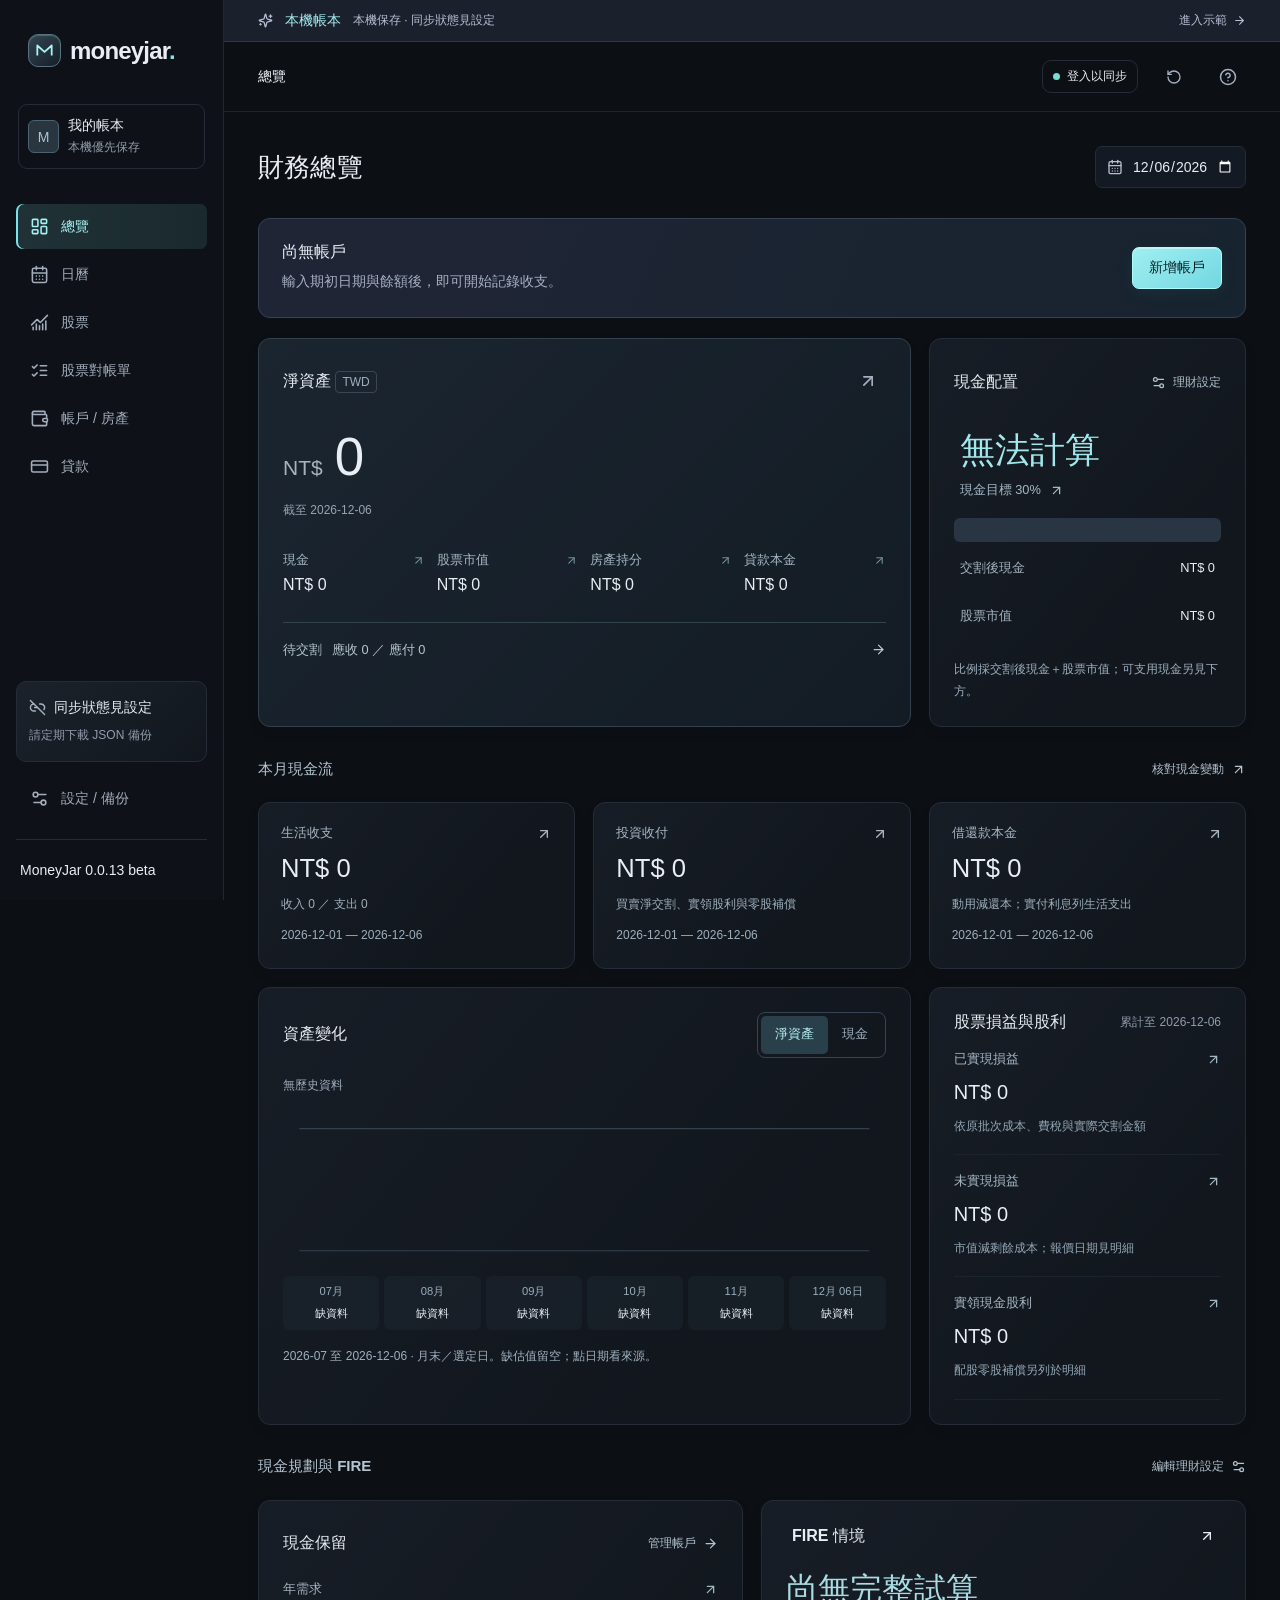
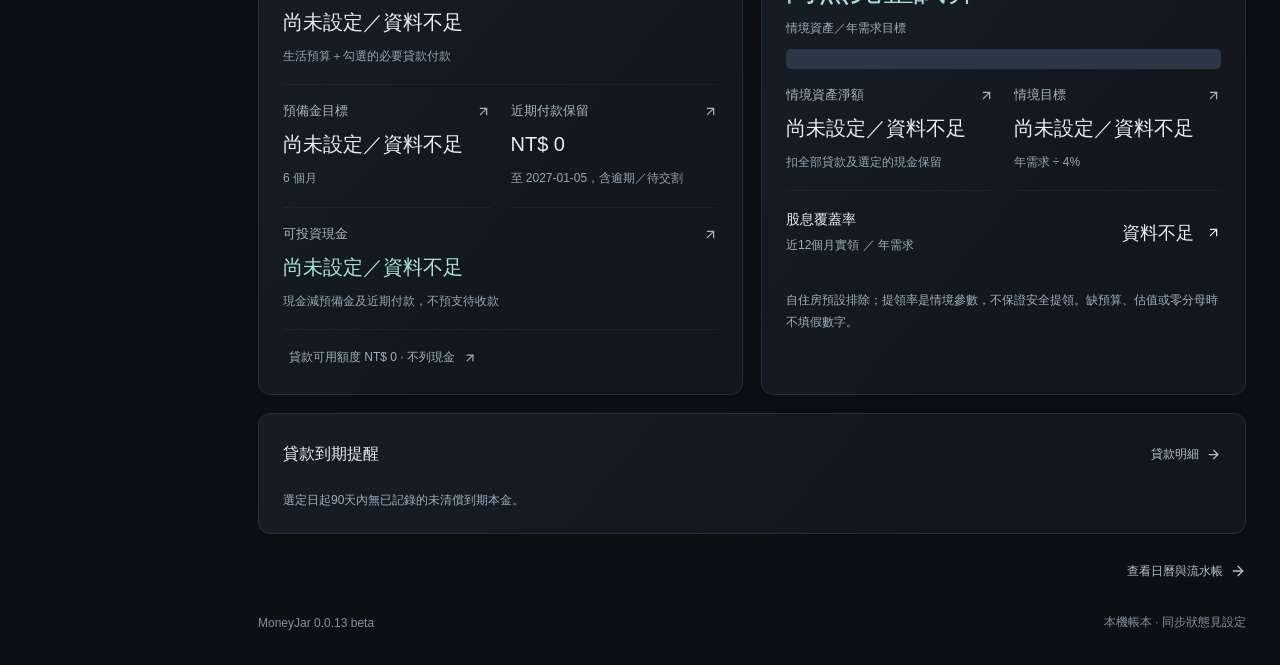
==== index.html @ 9431e930 "Use 0.0.13 beta automatic sync and same-book startup" ====
<!doctype html>
<html lang="zh-Hant">
  <head>
    <meta charset="UTF-8" />
    <meta name="viewport" content="width=device-width, initial-scale=1.0" />
    <meta name="theme-color" content="#0c0f14" />
    <meta name="description" content="MoneyJar 本機帳本：帳戶、收支、轉帳、日曆與備份。" />
    <link rel="icon" type="image/svg+xml" href="./favicon.svg" />
    <title>MoneyJar · 財務總覽</title>
    <script type="module" crossorigin src="./assets/index-BjhLzrOK.js"></script>
    <link rel="stylesheet" crossorigin href="./assets/index-BknWKy-G.css">
  </head>
  <body><div id="root"></div></body>
</html>
---- assets/index-BknWKy-G.css ----
:root{font-family:Inter,-apple-system,BlinkMacSystemFont,PingFang TC,Noto Sans TC,sans-serif;color:#e9edf4;background:#0c0f14;font-synthesis:none;text-rendering:optimizeLegibility;-webkit-font-smoothing:antialiased;color-scheme:dark;font-size:16px;--bg:#0c0f14;--panel:#12171e;--line:#252c37;--muted:#929cab;--cyan:#7fe3e9;--text:#e9edf4}*{box-sizing:border-box}body{margin:0}button,input,select{font:inherit}button,a,input,select{-webkit-tap-highlight-color:transparent}button,a{touch-action:manipulation}button{cursor:pointer}button{color:inherit}a{color:inherit;text-decoration:none}button:disabled{cursor:not-allowed;opacity:.48}button:focus-visible,a:focus-visible,input:focus-visible,select:focus-visible{outline:2px solid var(--cyan);outline-offset:4px}button{border:0;background:none}svg{flex-shrink:0}h1,h2,h3,p{margin:0}h2{font-size:1rem;font-weight:600}h3{font-size:.9375rem;font-weight:600}small{font-size:.875rem}strong{font-weight:600}input,select,button{min-width:0}button:hover:not(:disabled){filter:brightness(1.1)}.app-shell{min-height:100vh}.sidebar{position:fixed;inset:0 auto 0 0;width:224px;background:#0e1117;border-right:1px solid #222833;display:flex;flex-direction:column;padding:34px 16px 0;z-index:30}.brand{display:flex;align-items:center;gap:9px;padding:0 12px;font-size:1.5rem;font-weight:650;letter-spacing:-.8px}.brand-period{color:var(--cyan)}.brand-mark{display:grid;place-items:center;width:33px;height:33px;background:linear-gradient(140deg,#334650,#151f29);border:1px solid #58717e;border-radius:10px;box-shadow:inset 0 1px 1px #91d4e34f}.brand-mark svg{width:23px;fill:none;stroke:#a5f5f6;stroke-width:2.5;stroke-linejoin:round}.book-label{display:flex;align-items:center;gap:9px;margin:37px 2px 32px;padding:12px 9px;border:1px solid var(--line);border-radius:9px}.book-avatar{width:31px;height:33px;display:grid;place-items:center;border:1px solid #4c6270;border-radius:6px;color:#adc6d5;background:#293640;font-size:.875rem}.book-label>div{flex:1}.book-label strong{font-size:.875rem;display:block}.book-label div>span{font-size:.75rem;color:var(--muted);display:block;margin-top:4px}.book-label>svg{color:var(--muted)}.nav-heading{font-size:.75rem;color:#828e9f;padding:0 14px;margin-bottom:12px;letter-spacing:1px}.nav-item{display:flex;align-items:center;gap:12px;width:100%;padding:13px 14px;margin:3px 0;border-radius:7px;color:#a2acbb;font-size:.875rem;white-space:nowrap;text-align:left;min-height:45px}.nav-item.active{color:#a3eff1;background:linear-gradient(90deg,#203237,#1a292e);box-shadow:inset 2px 0 #79e3eb}.nav-item:hover{background:#1a202a}.nav-soon{margin-left:auto;font-size:.75rem;color:#828c9a}.sidebar-bottom{margin-top:auto;padding-top:80px}.local-card{border:1px solid var(--line);background:linear-gradient(140deg,#1b222b,#12171e);border-radius:10px;padding:16px 12px;margin-bottom:14px}.local-card>svg{vertical-align:middle;margin-right:8px;color:#a2b6c1}.local-card strong{font-size:.875rem}.local-card p{font-size:.75rem;line-height:1.7;color:var(--muted);margin-top:8px}.sidebar-footer{margin:18px 0 0;padding:22px 4px;border-top:1px solid var(--line);display:flex;align-items:center;gap:10px;font-size:.875rem}.user-avatar{width:34px;height:34px;display:grid;place-items:center;background:#252c37;border-radius:50%;font-size:.75rem;letter-spacing:1px}.sidebar-footer small{display:block;color:var(--muted);font-size:.75rem;margin-top:4px}.workspace{margin-left:224px}.mode-banner{background:#16292d;border-bottom:1px solid #29444a;color:#b5dce1;padding:9px 34px;display:flex;align-items:center;justify-content:space-between;gap:15px;font-size:.75rem;min-height:39px}.mode-banner>div{display:flex;align-items:center;gap:12px}.mode-banner strong{font-size:.875rem;color:#a4edf0;white-space:nowrap}.mode-banner a,.mode-banner button{display:inline-flex;align-items:center;gap:6px;padding:3px 0;font-size:.75rem;white-space:nowrap}.mode-banner>div:last-child{gap:22px}.empty-banner{background:#1b202d;color:#b6bed2;border-color:#30364a}.topbar{height:70px;display:flex;align-items:center;gap:18px;border-bottom:1px solid #1e242e;padding:0 34px}.breadcrumb{display:flex;align-items:center;gap:12px;font-size:.875rem}.desktop-crumb{display:flex;align-items:center;gap:12px;color:var(--muted)}.breadcrumb strong{font-weight:500}.mobile-brand{display:none}.local-status{display:flex;align-items:center;gap:7px;color:#8d99aa;font-size:.75rem;margin-left:auto}.icon-button{width:36px;height:36px;display:inline-flex;align-items:center;justify-content:center;border-radius:7px;color:#a5b0c0;flex-shrink:0}.icon-button:hover{background:#ffffff0a}.main-content{padding:34px;max-width:1536px;margin:auto}.page-heading{display:flex;justify-content:space-between;align-items:center;gap:20px;margin-bottom:30px}.eyebrow{font-size:.75rem;letter-spacing:1.6px;color:#82919e;font-weight:500}.page-heading h1{font-size:1.75rem;font-weight:550;letter-spacing:.2px;margin-top:10px}.accent-dot{color:var(--cyan);padding-left:2px}.page-heading p{color:#929cab;font-size:.875rem;margin-top:10px;line-height:1.6}.heading-actions{display:flex;gap:12px;align-items:center}.primary,.secondary,.danger-button{display:inline-flex;align-items:center;justify-content:center;gap:8px;border-radius:7px;min-height:42px;padding:10px 16px;font-size:.875rem;font-weight:600;white-space:nowrap}.primary{background:linear-gradient(145deg,#a0eff0,#72d7e2);color:#092229;border:1px solid #acfcfa;box-shadow:inset 0 1px #e0fffe80,0 4px 18px #4bc9d012}.secondary{border:1px solid #3a4351;background:#1c232d;color:#d4dce6}.period-select{border:1px solid var(--line);border-radius:7px;display:flex;align-items:center;gap:8px;padding:0 11px;height:42px;background:#141a23;color:#b5becc}.period-select select{border:0;background:none;appearance:none;color:#d4dce6;font-size:.875rem;cursor:pointer;padding:9px 0}.dashboard-grid{display:grid;grid-template-columns:repeat(6,minmax(0,1fr));gap:18px}.panel{background:linear-gradient(130deg,#171d26,#12171e 70%);border:1px solid var(--line);border-radius:12px;min-width:0;box-shadow:0 5px 16px #0000000a}.panel-top{display:flex;align-items:center;justify-content:space-between;gap:12px;position:relative;z-index:1}.panel-label{font-size:.9375rem;display:flex;align-items:center;gap:9px}.small-tag{border:1px solid #3b4651;border-radius:4px;padding:3px 6px;font-size:.75rem;color:#9faebe;font-weight:400;white-space:nowrap}.subtle{font-size:.75rem;color:var(--muted)}.net-panel{grid-column:span 4;padding:22px 26px 20px;position:relative;overflow:hidden;background:radial-gradient(ellipse at 90% 0,#17303980,transparent 55%),linear-gradient(135deg,#191f2a,#121920);border-color:#33414e}.net-number{font-size:3.3rem;font-weight:500;letter-spacing:-1.8px;font-variant-numeric:tabular-nums;line-height:1.3;margin:10px 0 8px;position:relative;z-index:1}.net-number>span:first-child{font-size:1.3125rem;color:#a5b3bd;letter-spacing:0;margin-right:12px;font-weight:400}.net-meta{display:flex;align-items:center;gap:12px;font-size:.75rem;color:#95a5b1;position:relative}.quiet-chip{background:#7497a014;padding:4px 7px;color:#b6c8cf;border-radius:4px}.aurora{position:absolute;right:-70px;top:-70px;width:440px;height:260px;border-radius:50%;background:conic-gradient(from 100deg,transparent 0deg,#94e6ed16 70deg,#3fd7cd16 115deg,transparent 145deg,#bad9fe15 200deg,transparent 290deg);filter:blur(16px);transform:rotate(-20deg);animation:aurora-flow 16s ease-in-out infinite alternate;pointer-events:none}.aurora:after{content:"";position:absolute;inset:50px 5px;border-top:1px solid #c2feff65;border-radius:50%;transform:rotate(-20deg);box-shadow:0 -12px 45px #83dce527}.chart-wrap{position:relative;margin:27px 0 16px;padding-left:45px}.wealth-chart{width:100%;height:143px;display:block;color:#63798634;overflow:visible}.chart-line,.chart-area{transition:d .55s ease}.chart-line{stroke-dasharray:1;stroke-dashoffset:0;animation:chart-reveal 1.1s .1s both}.wealth-chart circle{transition:cy .55s}.chart-scale{position:absolute;left:0;top:9px;bottom:40px;display:flex;flex-direction:column;justify-content:space-between;font-size:.75rem;color:#8b9ca8}.chart-months{display:flex;justify-content:space-between;color:#91a1ae;font-size:.75rem;margin-top:8px}.chart-note{text-align:right;font-size:.75rem;color:#8598a7;margin-top:10px}.net-bottom{display:flex;gap:0;border-top:1px solid #36414c70;padding-top:16px}.net-bottom>span{color:#9cabb7;font-size:.75rem;flex:1}.net-bottom>span+span{border-left:1px solid #36414c80;padding-left:24px}.net-bottom strong{display:block;color:#d5dfe7;font-size:.9375rem;margin-top:7px;font-variant-numeric:tabular-nums;font-weight:500}.allocation-panel{grid-column:span 2;padding:25px 23px 18px}.allocation-ring{width:190px;height:190px;border-radius:50%;margin:21px auto 17px;background:conic-gradient(from -90deg,#7fe3e9 0deg var(--cash-angle),#354857 var(--cash-angle) 358deg,#12171e 358deg 360deg);display:grid;place-items:center;box-shadow:0 0 32px #83c3dd08;position:relative;transition:filter .3s}.allocation-ring:after{content:"";position:absolute;inset:11px;border:1px solid #668b9b40;border-radius:50%;pointer-events:none}.allocation-ring>div{width:157px;height:157px;border-radius:50%;background:radial-gradient(ellipse at top,#202c38,#141a23 75%);display:flex;align-items:center;justify-content:center;flex-direction:column;box-shadow:0 0 0 1px #101720,inset 0 0 18px #0a1019}.allocation-ring span{color:#a0abb7;font-size:.75rem}.allocation-ring strong{font-size:1.875rem;font-variant-numeric:tabular-nums;font-weight:500;margin:6px 0}.allocation-ring small{color:#8c9ca9;font-size:.75rem}.allocation-ring[data-asset=cash]{filter:drop-shadow(0 0 8px #7fe3e927)}.asset-legend{display:flex;flex-direction:column;gap:3px}.asset-legend button{display:flex;align-items:center;gap:9px;text-align:left;width:100%;padding:9px 7px;border-radius:6px;font-size:.875rem;color:#aab7c4}.asset-legend button.selected{background:#88a9bc0a}.asset-legend strong{margin-left:auto;font-size:.875rem;font-weight:500;color:#dde3eb}.legend-dot{width:7px;height:7px;border-radius:2px}.property-dot{background:#68879b}.cash-dot{background:#7fe3e9}.stock-dot{background:#6b658c}.stat-card{grid-column:span 2;padding:20px;text-align:left;display:grid;grid-template-columns:auto 1fr;align-content:start;gap:14px 10px;transition:border-color .2s,transform .2s}.stat-card:hover{border-color:#506a78;transform:translateY(-2px)}.stat-icon{width:33px;height:33px;border:1px solid #38505b;background:#24323b;border-radius:8px;display:inline-flex;align-items:center;justify-content:center;color:#b1dce2;flex-shrink:0}.stat-icon.violet{color:#c5c2f1;border-color:#4b475e;background:#2b283e}.stat-title{display:flex;align-items:center;justify-content:space-between;font-size:.875rem;color:#b1bac7;gap:5px}.stat-title svg{color:#738594}.stat-card>strong{grid-column:1/-1;font-size:1.65rem;font-weight:500;letter-spacing:-.45px;font-variant-numeric:tabular-nums}.positive{color:#a2e8d5}.stat-foot{display:flex;align-items:center;justify-content:space-between;gap:8px;grid-column:1/-1;font-size:.75rem;color:#98a4b4;line-height:1.5}.stat-foot>span{font-size:.75rem;color:#8693a3}.tiny-tag{border:1px solid #3a444e;border-radius:3px;padding:1px 3px;white-space:nowrap}.activity-panel{grid-column:span 3;padding:24px 22px 12px}.activity-panel .panel-top>div{display:flex;align-items:baseline;gap:12px}.text-button{color:#b3c4cf;display:inline-flex;align-items:center;gap:7px;font-size:.75rem;padding:5px 0;white-space:nowrap}.activity-list{margin-top:18px}.activity-row{display:flex;align-items:center;gap:12px;width:100%;padding:16px 0;text-align:left;border-top:1px solid #252d3760}.activity-row:first-child{border-top:0}.activity-icon{width:35px;height:35px;background:#222a35;border:1px solid #313d4b;border-radius:50%;display:grid;place-items:center;color:#aebdd0}.activity-icon.income{background:#1e322f;color:#a0dccc;border-color:#334d48}.activity-icon.interest{color:#c4b89c;background:#302e27;border-color:#444137}.activity-name{min-width:0}.activity-name strong,.activity-name small,.activity-amount strong,.activity-amount small{display:block}.activity-name strong{font-size:.875rem;font-weight:500}.activity-name small{color:#939fae;font-size:.75rem;margin-top:6px}.activity-amount{margin-left:auto;text-align:right;font-variant-numeric:tabular-nums}.activity-amount strong{font-size:.875rem;font-weight:500}.activity-amount small{font-size:.75rem;color:#929fae;margin-top:6px}.loan-panel{grid-column:span 3;padding:24px 22px}.loan-title{display:flex;gap:11px;align-items:center;margin-top:23px}.loan-title>div{flex:1}.loan-title strong{font-size:.875rem;font-weight:500}.loan-title small{font-size:.75rem;display:block;color:#94a2b2;margin-top:7px;letter-spacing:.15px}.loan-values{display:flex;justify-content:space-between;margin:23px 0 17px}.loan-values>span{font-size:.75rem;color:#9daab8}.loan-values>span:last-child{text-align:right}.loan-values strong{display:block;font-weight:500;font-size:1.8rem;color:#d9e4ed;margin-top:7px;font-variant-numeric:tabular-nums}.loan-values small{font-size:.75rem;color:#9caeba;margin-left:6px}.loan-bar{height:5px;border-radius:4px;background:#293440;overflow:hidden}.loan-bar>div{height:100%;border-radius:4px;background:linear-gradient(90deg,#658b9d,#a1ced8);transition:width .6s}.loan-meta{display:flex;justify-content:space-between;font-size:.75rem;color:#91a1ae;margin-top:9px;gap:8px}.loan-note{display:flex;align-items:flex-start;gap:8px;color:#9eacb9;font-size:.75rem;line-height:1.8;padding-top:19px}.loan-note svg{margin-top:2px}.outlook-strip{grid-column:1/-1;display:flex;align-items:center;gap:12px;border:1px solid #272e3a;border-radius:9px;background:linear-gradient(100deg,#181d28,#10151c);padding:17px 22px}.outlook-icon{display:grid;place-items:center;width:32px;height:32px;border-radius:8px;background:#282c3e;color:#acb9d9}.outlook-strip>div{display:flex;align-items:center;gap:20px;flex:1}.outlook-strip strong{font-size:.875rem;font-weight:500}.outlook-strip>div>span{font-size:.75rem;color:#99a3b3}.page-footer{display:flex;justify-content:space-between;gap:12px;color:#84909e;font-size:.75rem;margin-top:24px}.page-footer>span{display:flex;align-items:center;gap:8px}.page-footer i{height:3px;width:3px;background:#657582;border-radius:50%}.mobile-nav{display:none}.empty-intro{display:flex;align-items:center;gap:15px;border:1px solid #394154;background:linear-gradient(115deg,#202536,#17232e);padding:23px;border-radius:12px;margin-bottom:20px}.intro-icon{display:grid;place-items:center;width:44px;height:44px;color:#adc6e1}.empty-intro>div{flex:1}.empty-intro strong{font-size:1rem;font-weight:500}.empty-intro p{font-size:.875rem;color:#a5b0c2;line-height:1.8;margin-top:6px}.ring-empty{background:#2b3541}.chart-empty{height:215px;display:flex;align-items:center;justify-content:center;gap:15px;flex-direction:column;color:#93a6b5;font-size:.875rem;position:relative;text-align:center}.chart-empty>div{height:1px;background:linear-gradient(90deg,transparent,#68879575,transparent);width:90%;margin-top:18px}.section-empty{min-height:235px;display:flex;align-items:center;justify-content:center;flex-direction:column;text-align:center;gap:12px;color:#9baabc}.section-empty strong{font-size:.9375rem;font-weight:500;color:#c6d0df}.section-empty p{font-size:.875rem}.modal{width:min(540px,calc(100% - 36px));max-height:calc(100dvh - 64px);background:linear-gradient(135deg,#1b222e,#131a23);border:1px solid #465563;border-radius:15px;padding:26px;color:var(--text);box-shadow:0 40px 100px #000a;overflow:auto;animation:modal-in .24s ease-out;scrollbar-width:thin;scrollbar-color:#526575 transparent}.modal::backdrop{background:#040a13bd;-webkit-backdrop-filter:blur(7px);backdrop-filter:blur(7px)}body:has(dialog[open]){overflow:hidden}.modal-wide{width:min(690px,calc(100% - 36px))}.modal-head{display:flex;align-items:center;justify-content:space-between;gap:20px;margin-bottom:22px}.modal-head h2{font-size:1.375rem;font-weight:500;margin-top:9px}.modal-copy{font-size:.9375rem;line-height:1.85;color:#b6c1cf;margin-bottom:22px}.new-options{display:flex;flex-direction:column;gap:9px}.new-options button{border:1px solid #343f4e;background:#202b38;display:flex;align-items:center;gap:15px;padding:17px;border-radius:9px;text-align:left}.new-options button:first-child{border-color:#648f99;color:#b1f0f2;background:linear-gradient(130deg,#29434b,#21313d)}.new-options button>span{flex:1;font-size:.9375rem}.new-options strong{display:block;font-size:1rem}.new-options small{display:block;font-size:.875rem;font-weight:400;color:#b0c2cb;margin-top:5px}.new-options button:disabled small{font-size:.75rem}.detail-rows{margin:25px 0}.detail-rows>div{display:flex;align-items:baseline;justify-content:space-between;gap:18px;padding:16px 0;border-top:1px solid #343e4a;font-size:.875rem;line-height:1.6}.detail-rows dt{color:#a9b6c5}.detail-rows dd{margin:0;text-align:right;font-variant-numeric:tabular-nums}.detail-footer{display:flex;align-items:center;justify-content:space-between;gap:12px}.detail-footer>span{color:#a3b2c0;font-size:.75rem}.dialog-actions{display:flex;justify-content:flex-end;gap:12px}.form-banner{display:flex;align-items:flex-start;gap:9px;color:#b9dbe0;background:#22384070;border:1px solid #45616b80;border-radius:7px;padding:12px;font-size:.875rem;line-height:1.65;margin-bottom:25px}.form-banner svg{margin-top:2px}.stock-form{display:flex;flex-direction:column;gap:17px}.form-step{display:flex;align-items:center;gap:10px;margin-top:6px}.form-step>span:first-child{font-size:.75rem;color:#8ac8d0;border:1px solid #466470;border-radius:5px;padding:4px 5px;font-variant-numeric:tabular-nums}.form-step .subtle{margin-left:auto}.field-grid{display:grid;grid-template-columns:1fr 1fr;gap:16px}.stock-form label{display:flex;flex-direction:column;gap:9px;font-size:.875rem;color:#c1cad7}.stock-form input:not([type=checkbox]),.stock-form select{width:100%;border:1px solid #3a4656;border-radius:6px;background:#111925;color:#e1e7f0;min-height:44px;padding:11px 12px;font-size:1rem;box-shadow:inset 0 1px 3px #030a1360}.stock-form input::placeholder{color:#7f8ea1}.input-icon{position:relative}.input-icon>svg{position:absolute;left:12px;top:14px;color:#99acbe}.input-icon input{padding-left:37px!important}.inline-hint{font-size:.875rem;line-height:1.7;color:#a2b5c5}.badge{display:inline-block;padding:2px 6px;font-size:.75rem;border:1px solid #557f86;color:#a0dbe1;border-radius:3px;margin-right:5px}.stock-form label.check-label{flex-direction:row;align-items:center;font-size:.875rem;gap:8px}.check-label input{width:17px;height:17px;accent-color:#85e6ed;margin:0}.field-help{font-size:.75rem;line-height:1.8;color:#94a8b9;margin-top:-5px}.field-help a{color:var(--cyan);margin-left:8px}.quantity-input{display:flex}.quantity-input input{border-radius:6px 0 0 6px!important}.quantity-input select{width:75px;border-left:0;border-radius:0 6px 6px 0}.trade-summary{padding:17px;border:1px solid #3f5866;background:#20313e70;border-radius:9px;display:flex;align-items:center;gap:18px;color:#aed1da}.trade-summary>div{flex:1;min-width:0}.trade-summary>div>span{font-size:.75rem;color:#a6b9c9;display:block}.trade-summary strong{display:block;font-size:1.375rem;font-variant-numeric:tabular-nums;margin-top:9px;overflow-wrap:anywhere;font-weight:500}.trade-summary>span{font-size:.75rem;display:flex;align-items:center;gap:5px}.form-footer{display:flex;flex-direction:column;gap:12px;border-top:1px solid #303c4c;padding-top:20px;margin-top:3px}.form-footer>span{font-size:.75rem;color:#a5b3c3}.form-footer>div{display:flex;justify-content:flex-end;gap:12px}.error-message{border:1px solid #a2626680;background:#3b242c;color:#ffb5bc;font-size:.875rem;line-height:1.8;border-radius:7px;padding:13px;overflow-wrap:anywhere;margin-bottom:15px}.error-message button{display:block;text-decoration:underline;margin-top:8px}.discard-prompt{background:#3b3030;border:1px solid #775354;border-radius:8px;padding:15px;font-size:.875rem}.discard-prompt p{margin-bottom:12px}.danger-button{background:#674146;color:#ffd3d5;margin-left:10px}.draft-list{border-top:1px solid #38495a;margin-top:14px;padding:19px 0 4px}.draft-list h3{font-size:.875rem;color:#a9cbd2}.draft-list h3 span{font-size:.75rem;margin-left:6px;background:#344b58;padding:2px 5px;border-radius:3px}.draft-row{display:flex;align-items:center;justify-content:space-between;width:100%;text-align:left;gap:10px;padding:15px 0;animation:row-in .4s ease-out}.draft-row>span:first-child{min-width:0}.draft-row strong{font-size:.875rem;display:block;overflow-wrap:anywhere}.draft-row small{font-size:.75rem;color:#97aabc;display:block;margin-top:7px}.draft-row>span:last-child{display:flex;align-items:center;gap:4px;flex-shrink:0;font-size:.75rem;color:#b2d0d6}.toast{position:fixed;bottom:25px;left:50%;transform:translate(-50%);display:flex;align-items:center;gap:10px;max-width:calc(100vw - 30px);padding:10px 12px 10px 18px;border:1px solid #5e969a;background:#223b40;box-shadow:0 8px 50px #0009;border-radius:10px;color:#cfefef;z-index:80;font-size:.875rem;animation:modal-in .2s ease-out}.toast>span{min-width:0}.settings-block{border-top:1px solid #354252;padding:20px 0 0;margin-top:20px}.settings-block p{font-size:.875rem;line-height:1.8;color:#aebccc;margin:10px 0}.segmented{display:flex;padding:4px;background:#0d1520;border:1px solid #39475b;border-radius:8px;gap:4px;margin-top:15px}.segmented button{flex:1;padding:10px;border-radius:5px;font-size:.875rem;color:#97aabd}.segmented button[aria-pressed=true]{background:#2b4651;color:#cbf2f6}.settings-links{display:grid;grid-template-columns:1fr 1fr;gap:15px;margin-top:14px}.entrance{animation:panel-in .6s both}.entrance:nth-child(2){animation-delay:.08s}.entrance:nth-child(3){animation-delay:.13s}.entrance:nth-child(4){animation-delay:.18s}.entrance:nth-child(5){animation-delay:.22s}.entrance:nth-child(6){animation-delay:.26s}.entrance:nth-child(7){animation-delay:.3s}@keyframes panel-in{0%{opacity:0;transform:translateY(12px)}to{opacity:1;transform:translateY(0)}}@keyframes chart-reveal{0%{stroke-dashoffset:1}to{stroke-dashoffset:0}}@keyframes aurora-flow{0%{transform:translate3d(-15px,10px,0) rotate(-20deg);opacity:.55}to{transform:translate3d(25px,-5px,0) rotate(20deg);opacity:1}}@keyframes modal-in{0%{opacity:0;translate:0 12px}to{opacity:1;translate:0 0}}@keyframes row-in{0%{opacity:0;transform:translateY(-8px);background:#39617155}to{opacity:1;transform:translateY(0);background:transparent}}[data-motion=low] .aurora{animation:none;opacity:.65}[data-paused=true] *{animation-play-state:paused!important}[data-motion=off] *,[data-motion=off] *:after{animation:none!important;transition:none!important;scroll-behavior:auto!important}@media(min-width:1500px){.main-content{padding:42px}.page-heading{margin-bottom:34px}.dashboard-grid{gap:22px}.net-panel{padding:25px 30px}.wealth-chart{height:160px}}@media(max-width:1200px){.sidebar{width:196px;padding-left:10px;padding-right:10px}.workspace{margin-left:196px}.brand{font-size:1.3rem}.main-content{padding:25px}.topbar,.mode-banner{padding-left:25px;padding-right:25px}.page-heading{align-items:flex-start;flex-direction:column;gap:18px}.heading-actions{align-self:flex-end;margin-top:-4px}.page-heading h1{font-size:1.75rem}.stat-card{padding:17px 14px}.stat-card>strong{font-size:1.375rem}.stat-foot{flex-wrap:wrap}.allocation-panel{padding-left:15px;padding-right:15px}.allocation-ring{width:166px;height:166px;margin-top:30px;margin-bottom:30px}.allocation-ring>div{width:136px;height:136px}.activity-panel,.loan-panel{padding:20px 17px}.activity-panel .panel-top>div{display:block}.activity-panel .panel-top .subtle{display:block;margin-top:7px}.outlook-strip>div{display:block}.outlook-strip>div>span{display:block;margin-top:7px}}@media(max-width:950px){.sidebar{width:182px}.workspace{margin-left:182px}.nav-item{padding:12px 10px;font-size:.875rem;gap:9px}.nav-soon{display:none}.mode-banner{align-items:flex-start}.mode-banner>div:first-child{flex-wrap:wrap;gap:7px}.mode-banner>div:first-child>span{flex-basis:100%;font-size:.75rem}.mode-banner>div:last-child{gap:10px}.main-content{padding:22px}.dashboard-grid{gap:14px}.net-panel{grid-column:span 6}.allocation-panel{grid-column:span 6;display:grid;grid-template-columns:1fr 1fr;align-items:center;gap:0 30px;padding:22px}.allocation-panel .panel-top{grid-column:1/-1}.allocation-ring{margin:20px auto 0}.asset-legend{margin-top:20px}.stat-card{grid-column:span 2}.stat-card>strong{font-size:1.125rem}.stat-card .stat-icon{display:none}.stat-title{grid-column:1/-1;font-size:.75rem}.activity-panel,.loan-panel{grid-column:span 6}.activity-panel .panel-top>div{display:flex;align-items:center}.activity-panel .panel-top .subtle{margin-top:0}.page-footer{flex-direction:column}.local-status{font-size:.75rem}}@media(max-width:700px){.sidebar{display:none}.workspace{margin-left:0}.mode-banner{padding:9px 16px;gap:10px;min-height:62px;position:sticky;top:0;z-index:35;-webkit-backdrop-filter:blur(15px);backdrop-filter:blur(15px);background:#14282eef}.mode-banner>div:first-child{gap:5px}.mode-banner>div:first-child>span{font-size:.75rem;line-height:1.5;max-width:190px}.mode-banner strong{font-size:.75rem}.mode-banner>div:last-child{flex-direction:column;gap:5px;align-items:flex-end}.mode-banner button,.mode-banner a{font-size:.75rem;min-height:23px}.mode-banner svg{width:13px}.topbar{height:62px;padding:0 18px;gap:8px}.desktop-crumb{display:none}.mobile-brand{display:block;font-size:1.125rem;letter-spacing:-.6px;color:#dfeaf1;font-weight:600}.breadcrumb{gap:13px}.breadcrumb strong{font-size:.75rem;border-left:1px solid #364350;padding-left:13px}.local-status{margin-left:auto;font-size:.75rem;max-width:95px;line-height:1.6;gap:4px}.local-status svg{display:none}.topbar>.icon-button{width:24px}.main-content{padding:27px 16px 96px}.page-heading{gap:20px;margin-bottom:20px}.eyebrow{font-size:.75rem;letter-spacing:1.3px}.page-heading h1{font-size:1.45rem;margin-top:9px;letter-spacing:0}.page-heading p{font-size:.75rem;margin-top:9px}.heading-actions{align-self:stretch;justify-content:space-between;margin:0}.period-select{height:40px}.period-select select{font-size:.75rem}.heading-actions>.primary{height:40px;min-height:40px;padding:8px 17px;font-size:.875rem}.dashboard-grid{gap:14px}.net-panel{padding:18px 18px 19px}.panel-label{font-size:.875rem}.net-panel>.panel-top>.icon-button{height:25px;width:27px}.net-number{font-size:2.65rem;margin:13px 0 9px;letter-spacing:-1.7px}.net-number>span:first-child{font-size:1rem;margin-right:10px}.net-meta{font-size:.75rem;gap:10px}.chart-wrap{margin-top:22px;padding-left:36px}.wealth-chart{height:119px}.chart-scale{font-size:.75rem;bottom:39px}.chart-months,.chart-note{font-size:.75rem}.net-bottom{padding-top:15px}.net-bottom>span{font-size:.75rem}.net-bottom>span+span{padding-left:16px}.net-bottom strong{font-size:.875rem}.allocation-panel{padding:19px 18px;gap:0 15px}.allocation-panel .panel-top{grid-column:1/-1}.allocation-panel h2{font-size:.875rem}.allocation-ring{width:139px;height:139px;margin-top:16px}.allocation-ring>div{width:113px;height:113px}.allocation-ring strong{font-size:1.5rem;margin:4px 0}.allocation-ring span,.allocation-ring small{font-size:.75rem}.allocation-ring:after{inset:8px}.asset-legend{margin-top:13px}.asset-legend button{padding:10px 0;gap:6px;font-size:.75rem}.asset-legend strong{font-size:.75rem}.asset-legend svg{width:12px}.legend-dot{width:6px;height:6px}.stat-card{grid-column:span 6;padding:17px 18px;grid-template-columns:auto 1fr auto;gap:7px 11px;align-items:center}.stat-card .stat-icon{display:inline-flex;grid-row:span 2;width:34px;height:34px}.stat-title{grid-column:2;grid-row:1;font-size:.875rem;justify-content:flex-start}.stat-title svg{display:none}.stat-card>strong{grid-column:3;grid-row:1;font-size:1.25rem;letter-spacing:-.3px;text-align:right}.stat-foot{grid-column:2/-1;grid-row:2;font-size:.75rem;flex-wrap:nowrap}.stat-foot>span{font-size:.75rem}.stat-card:hover{transform:none}.activity-panel,.loan-panel{padding:21px 18px 14px}.activity-panel .panel-top>div{display:block}.activity-panel .panel-top .subtle{display:block;margin-top:7px;font-size:.75rem}.activity-panel h2,.loan-panel h2{font-size:.875rem}.activity-list{margin-top:6px}.activity-row{padding:16px 0;gap:10px}.activity-name strong{font-size:.875rem}.activity-name small{font-size:.75rem}.activity-amount strong{font-size:.875rem}.loan-panel{padding-bottom:20px}.loan-title{margin-top:22px}.loan-title strong{font-size:.875rem}.loan-values{margin-top:22px}.outlook-strip{padding:17px 14px;gap:10px;flex-wrap:wrap}.outlook-strip strong{font-size:.75rem}.outlook-strip>div>span{font-size:.75rem}.outlook-strip .text-button{font-size:.75rem}.outlook-icon{width:28px;height:30px}.page-footer{font-size:.75rem;line-height:1.6;margin-top:22px}.mobile-nav{position:fixed;bottom:0;left:0;right:0;display:flex;justify-content:space-around;padding:10px 5px max(10px,env(safe-area-inset-bottom));height:auto;min-height:70px;border-top:1px solid #33414d;background:#111b24f5;-webkit-backdrop-filter:blur(16px);backdrop-filter:blur(16px);z-index:40;box-shadow:0 -5px 35px #0002}.mobile-nav>button{display:flex;flex-direction:column;align-items:center;justify-content:center;gap:5px;min-width:52px;min-height:48px;font-size:.75rem;color:#a3afbf}.mobile-nav>.active{color:#a8e7ee}.mobile-nav>.mobile-add{color:#90eaf1}.mobile-add>svg{background:#28454e;border:1px solid #5a8792;border-radius:7px;width:29px;height:27px;padding:3px}.empty-intro{padding:17px;flex-wrap:wrap;gap:8px}.intro-icon{width:30px}.empty-intro>div{flex-basis:calc(100% - 40px)}.empty-intro strong{font-size:.875rem}.empty-intro p{font-size:.75rem}.empty-intro a{margin-top:8px;width:100%}.chart-empty{height:190px;font-size:.75rem;line-height:1.8}.modal,.modal-wide{width:100%;max-width:100%;max-height:calc(100dvh - 22px);margin:auto 0 0;border-radius:17px 17px 0 0;border-left:0;border-right:0;border-bottom:0;padding:23px 19px max(24px,env(safe-area-inset-bottom));overscroll-behavior:contain}.modal-head{margin-bottom:20px}.modal-head h2{font-size:1.25rem}.modal-copy{font-size:.9375rem}.field-grid{gap:14px}.stock-form label{font-size:.875rem}.stock-form input:not([type=checkbox]),.stock-form select{padding:11px 9px;font-size:1rem}.form-step .subtle{font-size:.75rem}.form-step h3{font-size:.875rem}.form-banner{font-size:.75rem}.form-footer>div{display:grid;grid-template-columns:1fr 2fr;gap:10px}.form-footer .primary,.form-footer .secondary{font-size:.875rem;padding:12px}.trade-summary{padding:14px;gap:8px}.trade-summary strong{font-size:1.1875rem}.trade-summary>span{font-size:.75rem}.trade-summary>svg{width:16px}.quantity-input select{width:63px}.detail-rows>div{font-size:.875rem;gap:12px;flex-wrap:wrap}.detail-rows dd{margin-left:auto}.detail-footer>span{font-size:.75rem}.toast{bottom:84px;left:16px;right:16px;transform:none;max-width:none;font-size:.875rem;padding-left:12px}.toast>span{flex:1}.aurora{animation-duration:24s;filter:blur(13px);width:290px;height:220px}.settings-links{gap:18px}.new-options small{font-size:.75rem}.new-options button{padding:16px}.empty-banner{background:#202736f5}}@media(max-width:380px){.main-content{padding-left:12px;padding-right:12px}.page-heading h1{font-size:1.35rem}.net-number{font-size:2.45rem}.allocation-panel{padding-left:16px;padding-right:16px;gap:0 10px}.stat-card{padding-left:14px;padding-right:14px;gap:7px 8px}.stat-card>strong{font-size:1.1875rem}.stat-title{font-size:.75rem}.modal{padding-left:16px;padding-right:16px}.field-grid{grid-template-columns:1fr}.form-step .subtle{font-size:.75rem}.trade-summary>svg{display:none}}@media(prefers-reduced-motion:reduce){*,*:before,*:after{animation:none!important;transition:none!important;scroll-behavior:auto!important}}.stat-title,.mobile-nav>button,.asset-legend button,.asset-legend strong{font-size:.875rem}.wealth-chart circle{r:3px}.ring-actions{position:absolute;inset:0;width:100%;height:100%;z-index:2;overflow:visible}.ring-actions circle{pointer-events:stroke;cursor:pointer}.ring-actions circle:focus-visible{outline:none;stroke:#d2f9ff80}.allocation-ring[data-asset=cash]{background:conic-gradient(from -90deg,#b6faff 0deg var(--cash-angle),#293a47 var(--cash-angle) 358deg,#12171e 358deg 360deg)}.modal-head{position:sticky;top:-26px;z-index:5;margin:-26px -26px 22px;padding:24px 26px 18px;background:#1b232ff5;border-bottom:1px solid #364351;-webkit-backdrop-filter:blur(12px);backdrop-filter:blur(12px)}@media(max-width:700px){.modal-head{top:-23px;margin:-23px -19px 22px;padding:21px 19px 16px}.modal-head .eyebrow{font-size:.75rem}}@media(max-width:380px){.modal-head{margin-left:-16px;margin-right:-16px;padding-left:16px;padding-right:16px}}.page-heading>h1{font-size:1.65rem;font-weight:550;margin:0}.period-select input{border:0;background:transparent;color:var(--text);font:inherit;font-size:.875rem;min-width:0}.cash-hero{display:flex;flex-direction:column;min-height:380px}.cash-hero .net-number{margin-top:24px;overflow-wrap:anywhere}.cash-breakdown{display:grid;grid-template-columns:1fr 1fr;gap:14px;position:relative;z-index:1;margin:30px 0}.cash-breakdown button{display:grid;grid-template-columns:1fr auto;text-align:left;gap:10px;padding:18px;border:1px solid #3b505b;background:#16263188;border-radius:8px}.cash-breakdown button>span{font-size:.875rem;color:#acbec9;grid-column:1/-1}.cash-breakdown strong{font-size:1.7rem;font-weight:500}.cash-breakdown small{font-size:.75rem;color:#a4b8c5}.cash-breakdown svg{align-self:center;color:var(--cyan)}.cash-hero .net-bottom{margin-top:auto}.cash-accounts-ring{background:conic-gradient(#73dae3,#4a697a,#73dae3)}.asset-legend button>span{min-width:0;overflow-wrap:anywhere}.asset-legend button>strong{white-space:nowrap}.activity-name strong{overflow-wrap:anywhere}.activity-amount{flex-shrink:0}.demo-draft-panel{margin-top:18px;padding:22px}.demo-draft-panel .draft-row strong{overflow-wrap:anywhere;min-width:0}.section-toolbar{display:flex;gap:15px;align-items:center;justify-content:space-between;margin-bottom:22px;flex-wrap:wrap}.section-toolbar .segmented{margin:0;flex-shrink:0}.section-toolbar .segmented button{white-space:nowrap;flex:0 0 auto}.month-control{display:flex;align-items:center;gap:5px}.month-control input,.ledger-filters input,.ledger-filters select,.reset-confirm>input{border:1px solid #3a4656;background:#141d28;color:var(--text);border-radius:6px;padding:11px 12px;font:inherit;font-size:.875rem;min-height:42px;min-width:0}.month-control input{width:170px}.ledger-filters{display:flex;align-items:center;flex-wrap:wrap;gap:12px;margin-bottom:19px}.search-field{display:flex;align-items:center;border:1px solid #3a4656;background:#141d28;border-radius:6px;padding-left:12px;flex:1;min-width:210px}.search-field>svg{color:#94a8b9}.search-field input{border:0;background:none;flex:1;width:100%;outline-offset:0}.inline-check{display:flex;align-items:center;gap:6px;font-size:.875rem;color:#afbac8}.inline-check input{accent-color:var(--cyan);min-height:0}.list-meta{display:flex;align-items:center;justify-content:space-between;font-size:.875rem;color:#a2b2c2;margin:15px 0;gap:10px}.list-meta .text-button{margin-left:8px}.table-heading,.transaction-row{display:grid;grid-template-columns:108px minmax(0,1fr) minmax(100px,160px) 78px;gap:16px;align-items:center;padding:17px 22px;width:100%;text-align:left}.table-heading{font-size:.75rem;color:#95a6b8;background:#202a3650;border-radius:12px 12px 0 0}.table-heading span:nth-child(3){text-align:right}.transaction-row{border-top:1px solid #2b374440;font-size:.875rem;animation:row-in .3s ease-out}.transaction-row:hover{background:#26364250}.row-date{color:#a8b5c3;font-variant-numeric:tabular-nums;font-size:.8125rem}.row-description{min-width:0}.row-description>strong{display:block;overflow-wrap:anywhere;line-height:1.6;font-weight:500}.row-description small{display:block;line-height:1.7;color:#8fa4b8;margin-top:5px;overflow-wrap:anywhere}.row-amount{text-align:right;font-weight:500;font-variant-numeric:tabular-nums;overflow-wrap:anywhere}.status-chip{font-size:.75rem;border:1px solid #3b4d60;border-radius:4px;padding:4px 6px;color:#aec0cf;white-space:nowrap;text-align:center;width:max-content}.status-chip.review,.review-label{color:#edcc8b;border-color:#866e47}.pagination{display:flex;align-items:center;justify-content:center;gap:20px;margin-top:24px;font-size:.875rem}.calendar-panel{padding:18px}.calendar-grid{display:grid;grid-template-columns:repeat(7,minmax(0,1fr));gap:5px}.weekdays{margin-bottom:9px;color:#9baab9;font-size:.75rem;text-align:center}.calendar-day{min-height:103px;min-width:0;border:1px solid #2f3d4d;background:#17212b;border-radius:6px;display:flex;align-items:flex-start;flex-direction:column;gap:6px;padding:9px;text-align:left;overflow-wrap:anywhere}.calendar-day>strong{font-size:.875rem;font-weight:500}.calendar-day.selected{border-color:#8fe9ee;background:#233c45}.calendar-day.today>strong{color:#7fe3e9}.day-event{font-size:.75rem;padding:2px 4px;width:100%;border-radius:3px;background:#35435870;line-height:1.5}.day-event.income{color:#b1ead9;background:#254b4370}.day-event.expense{color:#ded2bf;background:#53463270}.day-event b{font-size:.6875rem;font-weight:400}.calendar-day>small{font-size:.75rem;color:#aebdce}.account-grid{display:grid;grid-template-columns:repeat(2,minmax(0,1fr));gap:18px}.account-card{padding:24px;min-width:0}.account-order{display:flex;margin-left:auto}.account-card h2{font-size:1.0625rem;line-height:1.6;margin:21px 0 11px;overflow-wrap:anywhere}.account-balance{font-size:1.8rem;display:block;font-weight:500;font-variant-numeric:tabular-nums;overflow-wrap:anywhere}.account-card>p{margin-top:12px;line-height:1.8}.account-card.archived{border-style:dashed}.account-actions{display:flex;gap:10px;flex-wrap:wrap;margin-top:22px}.account-actions .secondary{font-size:.8125rem;padding:9px 11px}.account-actions .text-button{padding:7px 5px;font-size:.8125rem}.review-label{font-size:.8125rem}.scope-note{color:#99a7b8;font-size:.875rem;margin-top:25px}.reconcile-comparison{display:grid;grid-template-columns:1fr 1fr;gap:15px;border:1px solid #48636e;background:#1d313d;border-radius:8px;padding:17px}.reconcile-comparison span{font-size:.8125rem;color:#b8c6d2}.reconcile-comparison strong{display:block;color:#d7eaf1;font-size:1.25rem;margin-top:9px;font-weight:500;overflow-wrap:anywhere}.backup-actions{display:flex;gap:12px;flex-wrap:wrap}.file-picker{cursor:pointer;position:relative}.file-picker input{position:absolute;inset:0;width:100%;opacity:0;cursor:pointer}.file-picker:focus-within{outline:2px solid var(--cyan);outline-offset:3px}.import-confirm,.reset-confirm{border:1px solid #687185;border-radius:8px;padding:20px;margin-top:20px;background:#25334280}.import-confirm p,.reset-confirm p{font-size:.875rem;color:#b7c9d5;line-height:1.9;margin:12px 0}.reset-confirm>input{width:100%;margin:7px 0 16px}.settings-block .danger-button{margin-left:0}.recovery-list{max-height:240px;overflow:auto}.recovery-row{display:flex;align-items:center;gap:12px;flex-wrap:wrap;padding:14px 0;border-bottom:1px solid #394656;font-size:.875rem}.recovery-row>span{flex:1;min-width:170px}.recovery-row small{display:block;color:#95aabb;margin-top:7px;font-size:.75rem;line-height:1.7}.recovery-row .secondary{font-size:.8125rem;padding:8px 12px}.revision-history{margin-bottom:20px;color:#b1c1ce;font-size:.875rem}.revision-history summary{cursor:pointer;margin-bottom:10px}.revision-history p{font-size:.75rem;line-height:1.8;padding:5px 0}.detail-rows dd{overflow-wrap:anywhere}.day-event b{font-size:.75rem}@media(max-width:1050px){.account-grid{grid-template-columns:1fr}.table-heading,.transaction-row{grid-template-columns:98px minmax(0,1fr) 115px;gap:10px;padding:16px}.table-heading span:last-child{display:none}.transaction-row .status-chip{grid-column:2;font-size:.75rem}.row-date{grid-row:1/3}.row-amount{grid-column:3;grid-row:1/3}.calendar-day{min-height:95px;padding:6px}.day-event b{display:none}}@media(max-width:700px){.page-heading>h1{font-size:1.4rem}.page-heading{gap:16px}.cash-hero{min-height:340px}.cash-breakdown{gap:10px;margin:24px 0}.cash-breakdown button{padding:13px 10px;gap:10px}.cash-breakdown button>span{font-size:.75rem}.cash-breakdown strong{font-size:1.5rem}.cash-accounts-ring{margin:15px auto}.section-toolbar{gap:12px;margin-bottom:17px}.section-toolbar>.primary{font-size:.8125rem}.section-toolbar .segmented{padding:3px}.segmented button{padding:9px}.month-control{order:3;width:100%;justify-content:space-between}.month-control input{flex:1;text-align:center;max-width:230px}.ledger-filters{gap:10px}.search-field{flex-basis:100%}.ledger-filters select{flex:1;max-width:calc(50% - 5px)}.inline-check{font-size:.8125rem}.table-heading{display:none}.transaction-row{grid-template-columns:minmax(0,1fr) auto;gap:8px 12px;padding:16px}.row-date{grid-column:1;grid-row:1;font-size:.75rem}.transaction-row .status-chip{grid-column:2;grid-row:1;justify-self:end;font-size:.75rem}.row-description{grid-column:1;grid-row:2}.row-amount{grid-column:2;grid-row:2;max-width:140px;font-size:.875rem}.row-description strong{font-size:.875rem}.row-description small{font-size:.75rem}.list-meta{font-size:.8125rem}.list-meta>span{min-width:0;display:flex;flex-wrap:wrap}.calendar-panel{padding:10px 7px}.calendar-grid{gap:3px}.calendar-day{min-height:88px;padding:6px 3px;gap:5px}.calendar-day strong{font-size:.8125rem}.day-event{font-size:.75rem;padding:1px;text-align:center}.calendar-day>small{font-size:.75rem}.account-card{padding:19px}.account-card h2{font-size:1rem}.account-balance{font-size:1.6rem}.account-actions{gap:8px}.account-actions .secondary{font-size:.875rem}.reconcile-comparison{grid-template-columns:1fr}.import-confirm,.reset-confirm{padding:15px}.import-confirm .dialog-actions,.reset-confirm .dialog-actions{flex-wrap:wrap}.demo-draft-panel{padding:18px}.activity-name{min-width:0}.cash-hero .net-number{font-size:2.4rem}.cash-accounts-ring .asset-legend{min-width:0}.period-select input{width:145px}.file-picker{font-size:.875rem}.table-heading,.transaction-row{overflow-wrap:anywhere}}.cash-hero{background:linear-gradient(135deg,#191f2a,#121920)}.calendar-toolbar .month-control{order:0;width:auto}.calendar-selection{display:flex;align-items:center;justify-content:space-between;gap:12px;margin-bottom:14px;font-size:.875rem;color:#acbac9}.calendar-selection .text-button{flex-shrink:0}.calendar-selection>span{line-height:1.6}.ledger-view .calendar-panel{margin-bottom:28px}#calendar-records{scroll-margin-top:20px}.list-meta h2{font-size:1rem;line-height:1.6}.list-meta h2 span{font-size:.875rem;color:#9cafbf;font-weight:400}.new-date{font-size:.875rem;color:#b8cad7;line-height:1.7;margin-bottom:18px}.adjustment-help,.stock-availability{font-size:.875rem;line-height:1.9;color:#b4c4d2;margin-bottom:22px}.stock-sections{display:grid;grid-template-columns:repeat(2,minmax(0,1fr));gap:18px}.stock-section{padding:23px}.stock-section p{font-size:.875rem;color:#a6b8c7;line-height:1.8;margin-top:18px}.stocks-view .draft-row{width:100%;display:flex;justify-content:space-between;text-align:left;gap:16px}.stocks-view .draft-row span{display:flex;align-items:center;gap:6px;flex-shrink:0}@media(max-width:700px){.calendar-toolbar{flex-wrap:nowrap;gap:8px}.calendar-toolbar .month-control{flex:1;min-width:0;justify-content:flex-start;gap:0}.calendar-toolbar .month-control input{padding:9px 2px;flex:1;width:100%;max-width:180px}.calendar-toolbar .month-control .icon-button{width:26px}.calendar-toolbar>.primary{padding:10px;font-size:.875rem}.calendar-selection{align-items:flex-start}.calendar-selection>span{max-width:230px;font-size:.8125rem}.stock-sections{grid-template-columns:1fr}.stock-section{padding:20px}.list-meta{align-items:flex-start;flex-wrap:wrap}.list-meta h2{font-size:.9375rem}.list-meta>button{font-size:.8125rem;white-space:nowrap}.ledger-view .calendar-panel{margin-bottom:25px}.calendar-day{min-height:76px}.stock-availability{margin-top:-8px}}@media(max-width:700px){.calendar-toolbar{flex-wrap:wrap}.calendar-toolbar .month-control{flex:1 1 180px}.calendar-toolbar>.primary{flex-shrink:0}}.stock-summary{display:grid;grid-template-columns:repeat(3,minmax(0,1fr));gap:14px;margin:18px 0}.stock-summary>div{border:1px solid var(--border,#30343b);border-radius:15px;padding:20px;background:#191c22}.stock-summary span,.stock-summary strong{display:block}.stock-summary span{font-size:12px;color:#9fa7b5;margin-bottom:12px}.stock-summary strong{font-size:21px;font-variant-numeric:tabular-nums}.stocks-view>.stock-section{margin:18px 0;padding:22px}.stock-section h2{font-size:17px;margin-bottom:18px}.holding-card{padding:18px 0;border-top:1px solid #30353c}.holding-card header{display:flex;justify-content:space-between;gap:12px}.holding-card small,.stock-event-row small{display:block;font-size:12px;color:#a0a8b6;margin-top:7px}.holding-metrics{display:grid;grid-template-columns:repeat(5,minmax(0,1fr));gap:12px;margin:20px 0}.holding-metrics dt{font-size:12px;color:#a0a8b6}.holding-metrics dd{margin:6px 0;font-size:16px;font-variant-numeric:tabular-nums}.holding-card summary{cursor:pointer;font-size:12px;color:#90dedb;padding:8px 0}.batch-row{display:flex;justify-content:space-between;gap:12px;padding:12px 0;border-bottom:1px solid #30353c;font-size:13px}.stock-event-row{display:flex;align-items:center;justify-content:space-between;gap:18px;width:100%;background:transparent;border:0;border-top:1px solid #30353c;padding:19px 0;color:inherit;text-align:left;cursor:pointer}.stock-event-row>span{min-width:0;overflow-wrap:anywhere}.stock-event-row>span:last-child{text-align:right;flex-shrink:0}.stock-event-row:hover{background:#23272e}.stock-event-row svg{margin-top:8px;color:#a4d8d6}.fee-estimate{display:flex;justify-content:space-between;align-items:center;gap:12px;font-size:12px;color:#aab4c2}.allocation-preview{padding:16px;background:#151e23;border:1px solid #35484e;border-radius:12px;font-size:13px;margin:12px 0;line-height:1.7}.allocation-preview p{margin:6px 0;color:#b0bdc8}.allocation-item{border-bottom:1px solid #35484e;padding:12px 0;margin-bottom:12px}.stock-form .lot-selector{display:grid;gap:12px}.stock-form textarea{min-height:70px;resize:vertical;background:#171a20;border:1px solid #3b414b;border-radius:8px;color:inherit;padding:12px;width:100%;font:inherit}.stocks-view input,.stocks-view select{color:inherit;background:#1d2229;border:1px solid #343c48;border-radius:8px;padding:9px;max-width:100%}.stocks-view details{overflow-wrap:anywhere}.stock-section .section-empty{padding:24px 0;color:#9ca6b4;line-height:1.7}.day-event.transfer{min-width:0}@media(max-width:700px){.stock-summary{grid-template-columns:1fr 1fr;gap:9px}.stock-summary>div{padding:15px}.stock-summary>div:last-child{grid-column:1/-1}.stock-summary strong{font-size:17px}.holding-metrics{grid-template-columns:repeat(2,minmax(0,1fr))}.stocks-view>.stock-section{padding:16px}.stock-event-row{align-items:flex-start;flex-direction:column;gap:12px}.stock-event-row>span:last-child{text-align:left;display:flex;gap:12px;flex-wrap:wrap;flex-shrink:1}.stock-event-row>span:last-child small{margin:0}.fee-estimate,.stocks-view .section-toolbar{flex-wrap:wrap}.stocks-view .section-toolbar>span{flex-basis:100%}}.stock-section .section-empty{min-height:80px;margin:0}.stocks-view>.ledger-filters>input{flex:1;min-width:160px}.stocks-view>.ledger-filters>select{min-width:160px}.stocks-view>.ledger-filters>.inline-check{white-space:nowrap}@media(max-width:700px){.stocks-view>.ledger-filters{display:grid;grid-template-columns:1fr}.stocks-view>.ledger-filters>input,.stocks-view>.ledger-filters>select{width:100%;max-width:none;min-width:0}.stock-summary strong,.holding-metrics dd{overflow-wrap:anywhere}}.modal.compact-modal[open]{display:flex;flex-direction:column;max-height:calc(100dvh - 40px);padding:0;overflow:hidden;width:min(760px,calc(100vw - 32px))}.compact-modal>.modal-head{padding:18px 22px;margin:0;flex:none;border-bottom:1px solid #34404d}.compact-modal .modal-head h2{font-size:1.2rem}.compact-form{display:flex;flex-direction:column;min-height:0;gap:0!important;overflow:hidden}.compact-body{padding:18px 22px;overflow:auto;min-height:0;overscroll-behavior:contain;scrollbar-gutter:stable}.compact-form .compact-body{display:flex;flex-direction:column;gap:12px}.compact-form label{font-size:.8rem;gap:5px}.compact-form input,.compact-form select{min-height:40px;padding:9px 10px;font-size:.9rem}.compact-form .field-grid{gap:12px}.compact-form .field-help{margin:0;font-size:.73rem;line-height:1.5}.compact-form .watch-check{display:flex;flex-direction:row;align-items:center;gap:5px;white-space:nowrap}.compact-form .watch-check input{width:15px;height:15px;min-height:0;padding:0;margin:0}.label-line{display:flex;justify-content:space-between;align-items:center;gap:10px;margin-bottom:5px}.name-field{min-width:0}.name-field>input{width:100%}.trade-meta-grid{display:grid;grid-template-columns:1fr .8fr 1.7fr;gap:12px}.price-quantity-row{display:grid;grid-template-columns:1.3fr 1.1fr .8fr;gap:10px}.trade-fee-grid{display:grid;grid-template-columns:1fr 1fr 1.5fr;gap:12px}.compact-footer{flex:none;border-top:1px solid #34404d;background:#1b242f;padding:14px 22px;z-index:1}.compact-footer .dialog-actions{margin:0;gap:10px;align-items:center;flex-wrap:wrap}.compact-footer .error-message{margin:0 0 10px;max-height:80px;overflow:auto}.settlement-total{margin-right:auto;font-size:.8rem;display:flex;flex-wrap:wrap;gap:6px}.settlement-total strong{font-size:1.05rem;font-variant-numeric:tabular-nums}.form-extra{border-top:1px solid #303c48;padding-top:10px;font-size:.78rem}.form-extra summary,.allocation-preview summary{cursor:pointer;color:#a6cacc;line-height:1.6}.extra-fields{display:flex;flex-direction:column;gap:10px;padding-top:12px}.compact-form textarea{min-height:48px}.compact-form .allocation-preview{margin:0;padding:10px 12px}.confirm-modal{width:min(440px,calc(100vw - 32px));max-height:calc(100dvh - 40px);margin:auto;border-color:#526170}.confirm-modal::backdrop{background:#0000009e;-webkit-backdrop-filter:blur(3px);backdrop-filter:blur(3px)}.confirm-modal .dialog-actions{flex-wrap:wrap}.confirm-modal .modal-copy{font-size:.9rem;line-height:1.8}.compact-modal .detail-rows{margin-bottom:15px}@media(max-width:600px){.modal.compact-modal[open]{max-height:calc(100dvh - 20px);width:calc(100vw - 16px);border-radius:15px}.compact-modal>.modal-head{padding:14px 15px}.compact-body{padding:14px 15px}.compact-form .compact-body{gap:11px}.compact-form .field-grid,.trade-meta-grid{grid-template-columns:1fr 1fr}.trade-account{grid-column:1/-1}.price-quantity-row{gap:7px;grid-template-columns:1.2fr 1fr .8fr}.compact-footer{padding:12px 14px}.compact-footer .dialog-actions{gap:8px}.compact-footer .dialog-actions>button{padding:10px 12px;min-height:40px}.settlement-total{flex:1 1 100%}.trade-fee-grid{grid-template-columns:1fr 1fr}.trade-fee-grid>label:last-child{grid-column:1/-1}.compact-form input[type=date]{min-width:0;font-size:.82rem}.compact-form .watch-check{font-size:.73rem}}.dividend-summary{display:grid;grid-template-columns:repeat(4,minmax(0,1fr));gap:12px;margin-bottom:12px}.dividend-summary>div{background:#141c23;border-radius:10px;padding:12px}.dividend-summary span{font-size:.72rem;color:#a9b7c5;display:block;margin-bottom:8px}.dividend-summary strong{font-size:1.05rem;font-variant-numeric:tabular-nums}.quote-actions{display:flex;gap:10px;flex-wrap:wrap}.quote-row{display:flex;align-items:center;justify-content:space-between;gap:12px;padding:18px 0;border-top:1px solid #35424c}.quote-row small{display:block;color:#a9bac8;font-size:.73rem;margin-top:7px;line-height:1.5}.quote-row>div{min-width:0;overflow-wrap:anywhere}.quotes-panel .panel-top{gap:12px;flex-wrap:wrap}.quote-actions .text-button{font-size:.75rem}.stock-section p{overflow-wrap:anywhere}@media(max-width:700px){.dividend-summary{grid-template-columns:repeat(2,minmax(0,1fr))}.quote-row{align-items:flex-start;flex-direction:column}.quotes-panel .panel-top{align-items:flex-start}.quote-actions>button{min-height:38px}}.properties-view{margin-top:28px}.loan-toolbar{display:flex;align-items:center;gap:10px;flex-wrap:wrap}.loan-toolbar input,.loans-view input,.loan-detail input{min-width:0;max-width:100%;background:#101923;color:inherit;border:1px solid #394755;border-radius:8px;padding:10px}.loan-card{min-width:0}.loan-card h2,.loan-card p{overflow-wrap:anywhere}.loan-balances{display:grid;grid-template-columns:1fr 1fr;gap:16px;margin:20px 0}.loan-balances span{display:block;color:#9fb1c1;font-size:.8rem}.loan-balances strong{display:block;font-size:1.4rem;font-variant-numeric:tabular-nums;overflow-wrap:anywhere}.loan-limit-meter{height:6px;background:#2b3743;border-radius:8px;overflow:hidden}.loan-limit-meter>span{display:block;height:100%;background:#80dde1;transition:width .35s ease}.rates-editor{display:grid;gap:12px}.rate-row{display:grid;grid-template-columns:1fr 1fr auto;gap:10px;align-items:end}.compact-form label.inline-check{display:flex;flex-direction:row;align-items:center;gap:8px}.compact-form .inline-check input{min-height:0;width:16px;height:16px;flex:none}.loan-detail{display:flex;flex-direction:column;gap:16px;font-size:.85rem}.loan-detail .field-grid{display:grid;grid-template-columns:1fr 1fr;gap:12px}.loan-detail label{display:flex;flex-direction:column;gap:6px;min-width:0}.loan-detail p{line-height:1.7;overflow-wrap:anywhere}.loan-segments,.amortization-list,.loan-event-list{display:flex;flex-direction:column;gap:10px}.loan-segments>div,.schedule-row,.loan-event-row{display:flex;flex-direction:column;text-align:left;gap:7px;background:#111b25;border:1px solid #34404d;border-radius:10px;padding:14px;overflow-wrap:anywhere}.loan-segments span,.schedule-row span,.loan-event-row span{color:#afc3d3;font-size:.8rem}.loan-info{display:grid;gap:8px}.properties-view .account-card>.secondary{margin-top:16px}.loan-info,.loan-detail details{overflow-wrap:anywhere}.interest-total{font-size:1.2rem}@media(max-width:700px){.mobile-nav{grid-template-columns:repeat(6,minmax(0,1fr))}.mobile-nav button{font-size:.65rem;padding-inline:2px}.calendar-toolbar{flex-wrap:wrap;gap:8px}.calendar-toolbar .month-control{flex:1 1 100%}.loan-toolbar{width:100%}.loan-toolbar>button{flex:1;white-space:normal}.loans-view .section-toolbar,.properties-view .section-toolbar{align-items:stretch;flex-direction:column;gap:14px}.loan-balances{gap:10px}.loan-balances strong{font-size:1.15rem}.rate-row{gap:7px;grid-template-columns:1fr 1fr}.rate-row>button{grid-column:1/-1;justify-self:end}.loan-detail .field-grid{grid-template-columns:1fr}.loan-card{padding:16px}}[data-motion=off] .loan-limit-meter>span{transition:none}@media(prefers-reduced-motion:reduce){.loan-limit-meter>span{transition:none}}.loan-form .field-grid,.loan-form .trade-meta-grid{grid-template-columns:repeat(auto-fit,minmax(min(100%,9rem),1fr))}.loan-form label,.loan-form .rates-editor{min-width:0}.loan-form input,.loan-form select,.loan-form textarea{max-width:100%;width:100%}.loan-form .rate-row{grid-template-columns:repeat(auto-fit,minmax(min(100%,9rem),1fr))}.loan-form .rate-row>button{grid-column:1/-1;justify-self:end}.loan-form .inline-check input{width:16px;max-width:none}.loan-balances strong span{font-size:inherit;color:inherit}.sr-only{position:absolute;width:1px;height:1px;padding:0;margin:-1px;overflow:hidden;clip:rect(0,0,0,0);white-space:nowrap;border:0}.stock-statement{min-width:0}.statement-filters{padding:18px}.statement-search{display:flex;align-items:center;gap:10px;border:1px solid #3a4656;border-radius:7px;padding:0 12px;background:#141d28}.statement-search svg{flex-shrink:0;color:var(--muted)}.statement-search input{width:100%;min-width:0;border:0;background:transparent;color:inherit;padding:12px 0;font:inherit;font-size:.875rem}.statement-filter-grid{display:grid;grid-template-columns:repeat(3,minmax(0,1fr));gap:12px;margin:16px 0}.statement-filter-grid label{display:flex;flex-direction:column;gap:7px;font-size:.8125rem;color:#b1bdcb;min-width:0}.stock-statement select,.statement-filter-grid input{width:100%;min-width:0;max-width:100%;border:1px solid #3a4656;background:#141d28;color:var(--text);border-radius:6px;padding:10px;font:inherit;min-height:42px}.statement-options{display:flex;align-items:center;flex-wrap:wrap;gap:14px}.statement-options .text-button{font-size:.8125rem}.statement-page-size{display:flex;align-items:center;gap:8px;margin-left:auto;font-size:.8125rem;white-space:nowrap}.stock-statement .statement-page-size select{width:auto}.statement-summary{margin-bottom:10px}.statement-summary>div{padding:16px}.statement-summary span{font-size:.8125rem;margin-bottom:8px}.statement-summary strong{font-size:1.2rem;overflow-wrap:anywhere}.statement-total-note{line-height:1.7;margin:0 0 16px}.statement-pagination{display:flex;align-items:center;justify-content:space-between;gap:12px;margin:14px 0;font-size:.8125rem;color:#b0bac8;flex-wrap:wrap}.statement-pagination>div{display:flex;align-items:center;gap:6px;flex-wrap:wrap}.statement-pagination .icon-button{width:36px;height:36px;border:1px solid #344150;border-radius:6px}.statement-pagination button:disabled{opacity:.35;cursor:default}.statement-table-panel{overflow:hidden}.statement-table{border-collapse:collapse;width:100%;table-layout:fixed;font-size:.8125rem;text-align:left}.statement-table th{padding:13px 10px;background:#1b242f;color:#b0bece;font-weight:500;line-height:1.5}.statement-table th:nth-child(1){width:15%}.statement-table th:nth-child(2){width:22%}.statement-table th:nth-child(3){width:12%}.statement-table th:nth-child(4){width:10%}.statement-table th:nth-child(5){width:13%}.statement-table th:nth-child(6){width:14%}.statement-table th:nth-child(7){width:14%}.statement-table td{padding:15px 10px;border-top:1px solid #2c3642;vertical-align:top;line-height:1.65;overflow-wrap:anywhere;font-variant-numeric:tabular-nums}.statement-row:hover{background:#1c273133}.statement-row td>span,.statement-row td>small,.statement-row td>strong{display:block}.statement-row small{font-size:.75rem;color:#9fadbe}.statement-row strong{font-weight:550}.statement-row .status-chip{margin-top:7px;font-size:.6875rem;padding:1px 5px}.statement-open{display:flex;flex-direction:column;align-items:flex-start;text-align:left;gap:3px;font:inherit;color:inherit;width:100%;overflow-wrap:anywhere}.statement-open strong{color:#a1e5e8}.statement-open:hover strong{text-decoration:underline}.statement-open span{font-size:.8125rem}.statement-note{margin-top:8px;display:-webkit-box!important;-webkit-line-clamp:2;-webkit-box-orient:vertical;overflow:hidden}.statement-row .statement-calendar{font-size:.75rem;padding:6px 0;margin-top:3px}.statement-row.is-cancelled{background:#27242b55}.statement-row.is-cancelled .statement-open strong{color:#9ca8b4}.statement-row .negative{color:#eeaba5}.statement-return,.stock-statement .section-toolbar{margin-bottom:16px}.stock-statement .section-toolbar .text-button{display:flex;align-items:center;gap:6px}.statement-table-panel .section-empty{padding:32px 18px;line-height:1.7}@media(max-width:1100px){.statement-filter-grid{grid-template-columns:repeat(2,minmax(0,1fr))}.statement-table,.statement-table tbody{display:block}.statement-table thead{display:none}.statement-row{display:grid;grid-template-columns:repeat(2,minmax(0,1fr));padding:16px;gap:12px;border-top:1px solid #344150}.statement-row:first-child{border-top:0}.statement-table td{display:block;padding:0;border:0;min-width:0}.statement-table td:before{content:attr(data-label);display:block;color:#a9b7c7;font-size:.75rem;margin-bottom:5px}.statement-row td:nth-child(2){grid-column:1/-1;grid-row:1;position:relative;padding-right:74px}.statement-row td:nth-child(2):before{display:none}.statement-row td:nth-child(2) .status-chip{position:absolute;right:0;top:0;margin-top:0}.statement-row td:nth-child(1){grid-column:1/-1}.statement-row td:nth-child(1)>span,.statement-row td:nth-child(1)>small{display:inline;margin-right:12px}.statement-row td:nth-child(1):before{display:none}.statement-row td:nth-child(1) .statement-calendar{display:block}.statement-row .statement-open strong{font-size:.9rem}.statement-table-panel{overflow:visible}}@media(max-width:700px){.statement-filters{padding:14px}.statement-filter-grid{gap:12px 9px}.statement-search input{font-size:.875rem}.statement-options{gap:10px}.statement-page-size{margin-left:0}.statement-pagination{justify-content:center;gap:8px}.statement-pagination>span{flex-basis:100%;text-align:center}.statement-summary{gap:8px}.statement-summary>div{padding:13px 11px}.statement-summary strong{font-size:1rem}.statement-summary span{font-size:.75rem}.statement-filter-grid input[type=date]{padding:9px 3px;font-size:.75rem}.statement-row{padding:15px;gap:16px}.statement-row td:nth-child(2){padding-right:0}.statement-row td:nth-child(2) .status-chip{position:static;margin-top:8px}.stock-statement .section-toolbar{align-items:flex-start;flex-direction:column;gap:8px}.statement-pagination>div{justify-content:center}.statement-row td:nth-child(1)>span,.statement-row td:nth-child(1)>small{display:block;margin:0}}.statement-advanced,.statement-totals{font-size:.8125rem;color:#b6c5d2}.statement-advanced>summary,.statement-totals>summary{cursor:pointer;padding:10px 0;color:#acc6d5;line-height:1.6}.statement-advanced{margin:-5px 0 9px}.statement-totals{margin-top:14px;border-bottom:1px solid #2c3642}.statement-totals>.stock-summary{margin-top:6px}.statement-filter-grid{grid-template-columns:repeat(auto-fit,minmax(min(100%,9rem),1fr))}.statement-advanced>.statement-filter-grid{margin-top:8px}.statement-total-note{margin-bottom:12px}.stock-statement .statement-filter-grid input[type=date]{padding:10px;font-size:inherit}@media(max-width:700px){[data-page=statement] .topbar{height:auto;min-height:62px;flex-wrap:wrap;padding-block:12px}[data-page=statement] .topbar .breadcrumb{min-width:0;flex:1;gap:8px}[data-page=statement] .breadcrumb strong,[data-page=statement] .topbar .local-status{display:none}.statement-filter-grid{grid-template-columns:repeat(auto-fit,minmax(min(100%,9rem),1fr))}.statement-options{column-gap:12px;row-gap:6px}.statement-options .inline-check{font-size:.8125rem}.statement-totals>summary{font-size:.8125rem}}.statement-pagination{scroll-margin-top:6rem}.overview{container-type:inline-size;gap:18px}.overview .net-panel{background:linear-gradient(135deg,#1b2530,#131c24);padding:24px}.overview .net-number{overflow-wrap:anywhere}.overview .net-meta{flex-wrap:wrap;line-height:1.7}.overview .net-meta button{white-space:normal;text-align:left}.missing-value{font-size:1.7rem;letter-spacing:0;color:#e6cba1}.asset-components{display:grid;grid-template-columns:repeat(2,minmax(0,1fr));gap:12px;margin:22px 0 18px}.asset-components button{text-align:left;min-height:56px;padding:10px 0}.asset-components button>span,.overview-flow>span,.overview-metric>span{display:flex;align-items:center;gap:10px;justify-content:space-between;color:#a5b6c3;font-size:.8rem}.asset-components strong{display:block;margin-top:7px;font-size:1rem;font-weight:500;font-variant-numeric:tabular-nums;overflow-wrap:anywhere}.asset-components svg{color:#6e919c}.pending-strip{display:flex;flex-wrap:wrap;align-items:center;gap:10px;width:100%;text-align:left;border-top:1px solid #33434c;padding:16px 0 0;color:#b5c6cf;font-size:.8rem;line-height:1.7}.pending-strip>span:nth-child(2){flex:1;min-width:10em;overflow-wrap:anywhere}.overview-allocation{grid-column:span 2;padding:24px;display:flex;flex-direction:column}.overview .panel-top{flex-wrap:wrap}.overview .text-button{min-height:38px;white-space:normal;text-align:left}.allocation-value{text-align:left;margin:25px 0 18px;display:grid;gap:8px}.allocation-value strong{font-size:2.2rem;font-weight:500;overflow-wrap:anywhere;color:#a2e7eb}.allocation-value>span{display:flex;align-items:center;gap:8px;font-size:.8rem;color:#a6b8c5}.allocation-track{height:24px;display:flex;overflow:hidden;border-radius:6px;background:#293543}.allocation-track button{height:100%;padding:0;background:#83dae3;transition:width .5s ease;min-width:0}.allocation-track button+button{background:#7d749f}.allocation-key{display:grid;margin-top:15px;gap:10px}.allocation-key button{display:flex;align-items:flex-start;justify-content:space-between;gap:12px;text-align:left;font-size:.8rem;line-height:1.6;min-height:38px}.allocation-key button>span{color:#a3b3c0}.allocation-key strong{font-weight:500;overflow-wrap:anywhere}.overview-note{color:#9eafbe;font-size:.75rem;line-height:1.8;margin-top:16px;overflow-wrap:anywhere}.overview-section-title{grid-column:1/-1;display:flex;justify-content:space-between;align-items:center;gap:15px;flex-wrap:wrap;margin:5px 0 -4px}.overview-section-title h2{font-size:.9375rem;color:#b5c5d1}.overview-flow{grid-column:span 2;padding:22px;text-align:left;display:grid;gap:12px}.overview-flow>strong{font-size:1.6rem;font-weight:500;font-variant-numeric:tabular-nums;overflow-wrap:anywhere}.overview-flow small{font-size:.75rem;color:#9eafbc;line-height:1.6}.overview-history{grid-column:span 4;padding:24px;position:relative}.chart-switch{display:flex;border:1px solid #354454;border-radius:8px;padding:3px;flex-wrap:wrap}.chart-switch button{border-radius:5px;color:#9fafbd;font-size:.8rem;padding:8px 14px;min-height:38px}.chart-switch [aria-pressed=true]{background:#29404a;color:#b6eff2}.history-axis{display:flex;justify-content:space-between;gap:12px;margin-top:20px;font-size:.72rem;color:#9dabb9;flex-wrap:wrap}.history-chart{width:100%;height:auto;display:block;color:#80dfe6;overflow:visible}.history-chart .history-grid{stroke:#33404d;stroke-width:1;fill:none}.history-chart .history-line{stroke:currentColor;stroke-width:2;fill:none;stroke-dasharray:1;animation:chart-reveal .7s ease-out both}.history-chart circle{fill:#a9eff3;stroke:#1a2730;stroke-width:2}.history-points{display:grid;grid-template-columns:repeat(6,minmax(0,1fr));gap:5px}.history-points button{min-height:54px;text-align:center;border-radius:6px;background:#23323d44;padding:8px 3px;display:grid;gap:6px}.history-points button:focus-visible,.history-points button:hover{background:#2c4351}.history-points span{font-size:.7rem;color:#9cafbd}.history-points strong{font-size:.7rem;overflow-wrap:anywhere;font-weight:500}.overview-performance{grid-column:span 2;padding:24px}.overview-metric{width:100%;text-align:left;display:grid;gap:9px;padding:18px 0;border-bottom:1px solid #2b374255}.overview-metric>strong{font-size:1.25rem;font-weight:500;overflow-wrap:anywhere;font-variant-numeric:tabular-nums;line-height:1.5}.overview-metric small{font-size:.75rem;line-height:1.7;color:#94a7b6}.overview-plan,.overview-fire{grid-column:span 3;padding:24px}.planning-pair{display:grid;grid-template-columns:repeat(auto-fit,minmax(min(100%,11rem),1fr));gap:20px}.clickable-note{display:flex;align-items:center;gap:8px;text-align:left}.fire-heading{width:100%;display:flex;justify-content:space-between;align-items:center;gap:12px;text-align:left}.fire-ratio{font-size:2rem;color:#aadbe3;margin:20px 0 12px;overflow-wrap:anywhere}.fire-ratio>span{display:block;font-size:.75rem;color:#9eafbd;margin-top:8px}.fire-meter{display:block;width:100%;height:20px;border-radius:5px;background:#2b3646;padding:0;overflow:hidden}.fire-meter>span{display:block;height:100%;background:linear-gradient(90deg,#7792b2,#9adfe5);transition:width .5s ease}.dividend-coverage{display:flex;align-items:center;gap:12px;padding:20px 0;width:100%;text-align:left;font-size:.875rem;flex-wrap:wrap}.dividend-coverage>span{flex:1}.dividend-coverage small{display:block;font-size:.75rem;color:#9eafbd;margin-top:8px}.dividend-coverage strong{font-size:1.1rem;font-weight:500;overflow-wrap:anywhere}.overview-maturities{grid-column:1/-1;padding:22px 24px}.maturity-row{display:flex;align-items:center;gap:14px;flex-wrap:wrap;text-align:left;width:100%;padding:18px 0 0;font-size:.875rem}.maturity-row>span{flex:1;min-width:10em}.maturity-row small{display:block;font-size:.75rem;margin-top:6px;color:#e2c89f}.maturity-row strong{font-weight:500;overflow-wrap:anywhere}.overview-calendar{grid-column:1/-1;justify-self:end}.source-list{margin-bottom:18px}.source-row{display:flex;align-items:center;gap:16px;width:100%;text-align:left;min-height:58px;border-bottom:1px solid #34414c;padding:12px 0}.source-row>span{flex:1;min-width:0;overflow-wrap:anywhere}.source-row strong,.source-row b{font-size:.875rem;font-weight:500;overflow-wrap:anywhere}.source-row small{display:block;margin-top:5px;font-size:.75rem;color:#94a9b8}.source-row b{max-width:45%;text-align:right}.source-pages{display:flex;align-items:center;justify-content:space-between;gap:10px;margin:12px 0;flex-wrap:wrap}.planning-form fieldset{display:grid;gap:12px;border:1px solid #34424e;padding:14px;border-radius:8px;min-width:0;margin:0}.planning-form legend{font-size:.85rem;color:#a8dee5;padding:0 6px}.planning-form .field-grid{grid-template-columns:repeat(auto-fit,minmax(min(100%,11rem),1fr))}.planning-form .check-label{display:flex;flex-direction:row;align-items:flex-start;line-height:1.6;gap:9px;white-space:normal}.planning-form .check-label input{width:18px;height:18px;min-height:18px;padding:0;flex:none;margin:2px 0}.planning-form .compact-body{gap:18px}.planning-form label input{max-width:100%}.planning-form .compact-footer .dialog-actions{flex-wrap:wrap}.sidebar{overflow-y:auto}.brand>span:last-child{min-width:0;overflow-wrap:anywhere}.overview [data-testid=investable]>strong{color:#a7e7d9}@container (max-width:54rem){.overview>.net-panel,.overview-allocation,.overview-history,.overview-performance,.overview-plan,.overview-fire{grid-column:1/-1}.overview-performance{display:grid;grid-template-columns:repeat(auto-fit,minmax(min(100%,13rem),1fr));gap:18px}.overview-performance>.panel-top{grid-column:1/-1}.overview-flow{grid-column:1/-1}.history-points{grid-template-columns:repeat(3,minmax(0,1fr))}}@media(max-width:600px){.overview{gap:14px}.overview>.panel{padding:20px}.overview .net-number{font-size:2.1rem;letter-spacing:-.7px}.overview .net-number>span:first-child{font-size:.9rem}.overview .asset-components{gap:8px}.asset-components strong{font-size:.9rem}.history-points{grid-template-columns:repeat(3,minmax(0,1fr))}.overview .overview-flow{gap:10px}.overview-flow>strong{font-size:1.5rem}.overview .panel-top h2{line-height:1.6}.planning-form fieldset{padding:12px}.source-row{gap:10px}.overview-section-title{align-items:center}.overview .net-meta{font-size:.75rem}}[data-motion=low] .overview *,[data-motion=low] .overview *:before,[data-motion=low] .overview *:after{animation:none!important;transition-duration:.18s!important}[data-motion=off] *,[data-motion=off] *:before,[data-motion=off] *:after{animation:none!important;transition:none!important}[data-paused=true] *,[data-paused=true] *:before,[data-paused=true] *:after{animation-play-state:paused!important;transition:none!important}@media(prefers-reduced-motion:reduce){.overview *,.overview *:before,.overview *:after{animation:none!important;transition:none!important}}.overview>.panel{animation:overview-reveal .45s ease-out both}.overview>.panel:nth-of-type(2){animation-delay:.05s}.overview>.panel:nth-of-type(3){animation-delay:.1s}.overview>.panel:nth-of-type(4){animation-delay:.15s}.overview .history-line{transition:d .45s ease}.overview [data-animating=true]{text-shadow:0 0 12px #91e8ea55}.allocation-key [aria-pressed=true]{background:#86c4d51c;box-shadow:inset 2px 0 #94e7ed;padding-left:8px;border-radius:4px}.allocation-track [data-selected=true]{box-shadow:inset 0 0 0 2px #e7fbff;filter:brightness(1.15)}@keyframes overview-reveal{0%{opacity:0;transform:translateY(7px)}to{opacity:1;transform:translateY(0)}}[data-paused=true][data-motion] .overview *,[data-paused=true][data-motion] .overview *:before,[data-paused=true][data-motion] .overview *:after{animation-play-state:paused!important;transition:none!important}@media(prefers-reduced-motion:reduce){[data-motion] .overview *,[data-motion] .overview *:before,[data-motion] .overview *:after{animation:none!important;transition:none!important}}@media(max-width:700px){.overview>.panel,.overview .history-line{animation:none}.overview .history-line,.overview .allocation-track button,.overview .fire-meter>span{transition-duration:.18s}}.overview .net-number{font-size:clamp(1.3rem,9cqw,3.3rem)}.overview .asset-components{grid-template-columns:repeat(auto-fit,minmax(min(100%,8rem),1fr))}.overview .history-points{grid-template-columns:repeat(auto-fit,minmax(min(100%,6rem),1fr))}.sync-status{overflow-wrap:anywhere}.sync-client{display:grid;gap:8px;margin:16px 0}.sync-client input{width:100%;min-width:0;min-height:44px;padding:10px 12px;border:1px solid #3a4858;border-radius:7px;background:#101923;color:var(--text)}.sync-review{margin-top:24px;border-top:1px solid var(--line);padding-top:16px}.sync-copy{padding:16px 0;border-bottom:1px solid var(--line)}.sync-id{display:block;overflow-wrap:anywhere;white-space:normal}.sync-status .backup-actions{flex-wrap:wrap;margin:12px 0}.sync-status button{white-space:normal}.auto-sync-indicator{display:inline-flex;align-items:center;gap:7px;max-width:230px;min-width:0;margin-left:auto;padding:7px 10px;border:1px solid var(--line);border-radius:9px;background:transparent;color:var(--text);font:inherit;font-size:.75rem;text-align:left;line-height:1.4;white-space:normal;cursor:pointer}.sync-dot{width:7px;height:7px;flex-shrink:0;border-radius:50%;background:#79dcd4}.sync-working{opacity:.55}.auto-sync-toggle{display:flex!important;align-items:center;gap:10px;margin:14px 0}.auto-sync-toggle input{width:18px!important;height:18px;flex:0 0 18px;margin:0;accent-color:#79dcd4}@media(max-width:600px){.auto-sync-indicator{max-width:calc(100% - 90px);font-size:.7rem;padding:5px 7px;gap:5px;margin-left:0;margin-right:auto}.topbar{height:auto;min-height:62px;flex-wrap:wrap;row-gap:7px;padding-block:10px}.topbar .breadcrumb{flex:1 0 100%}}
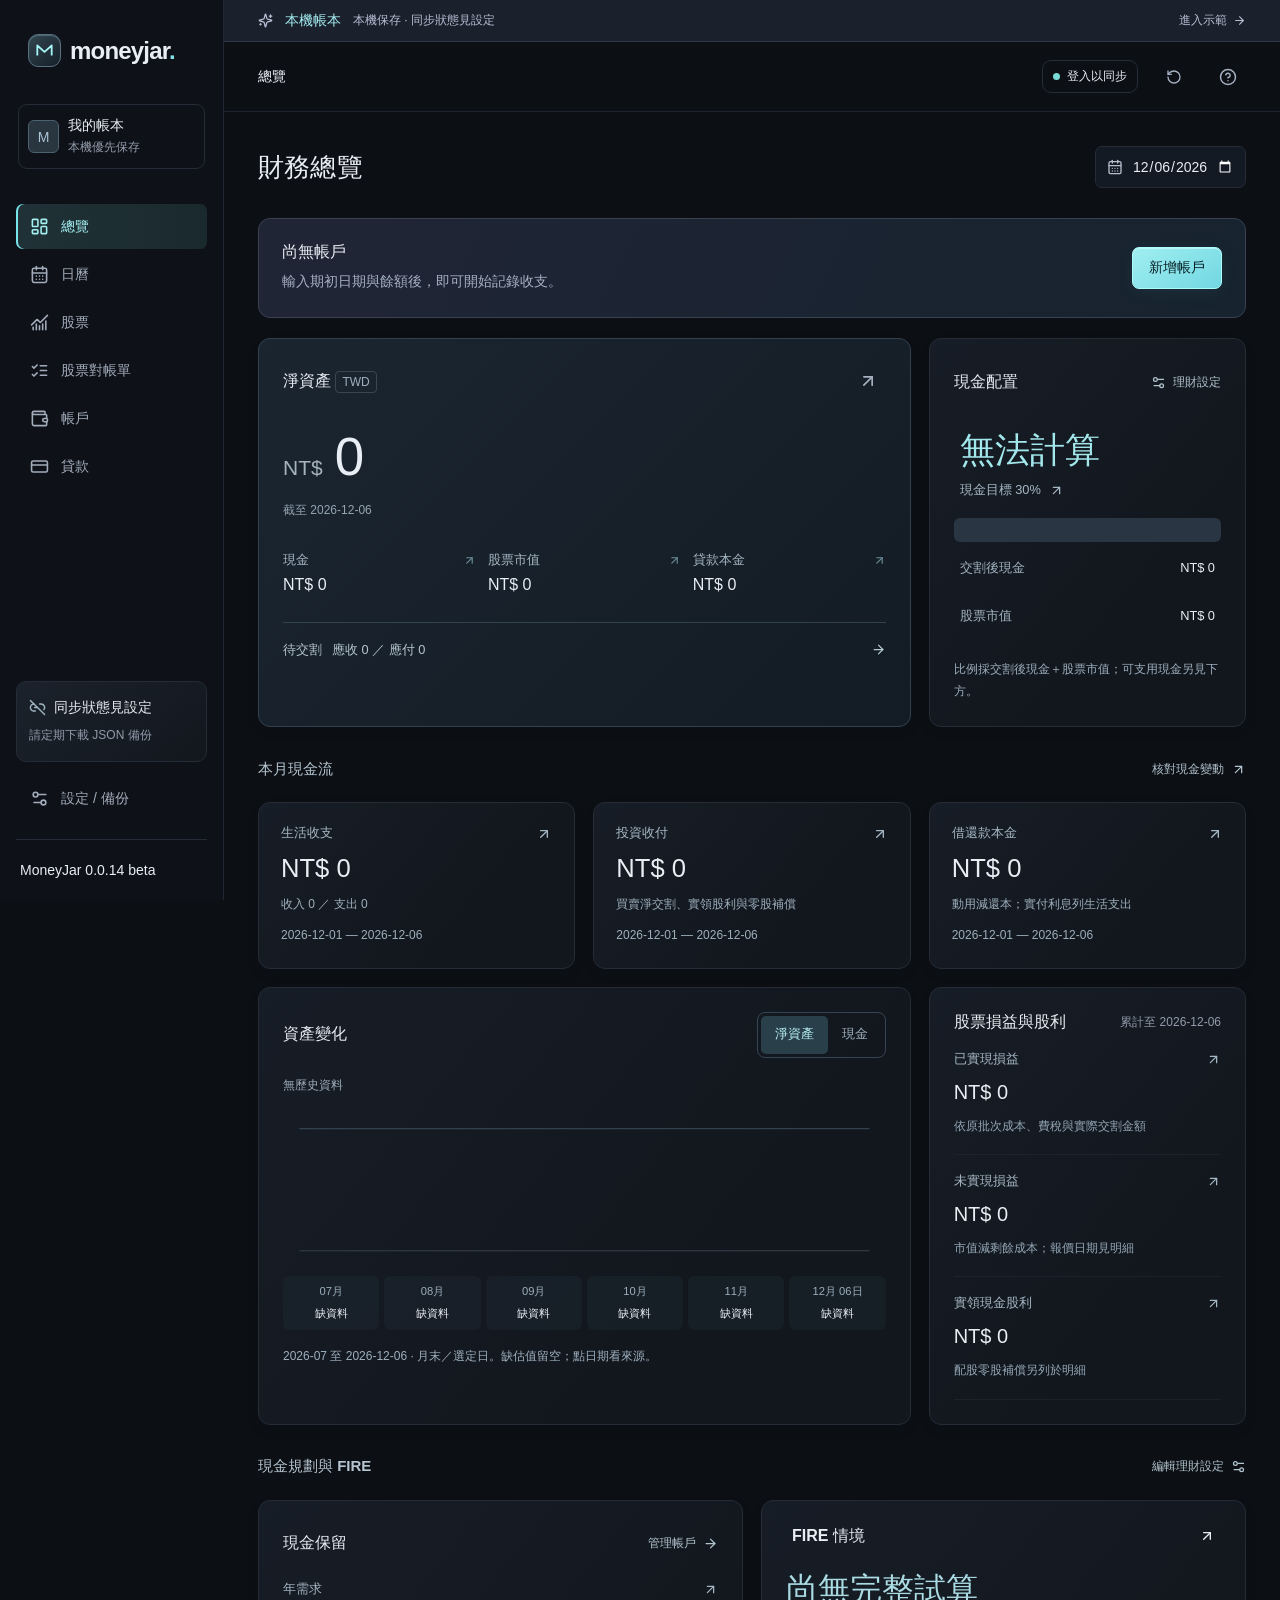
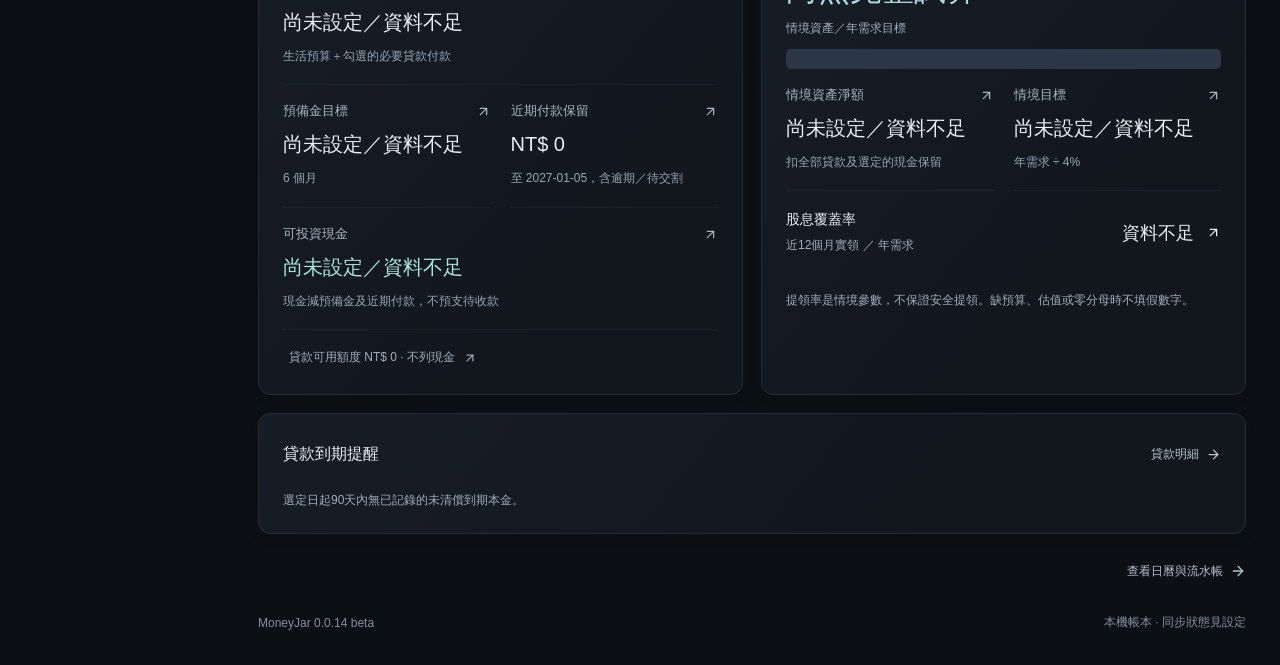
==== commit e51c902c: "Use verified 0.0.14 beta entry" ====
--- a/index.html
+++ b/index.html
@@ -7,7 +7,7 @@
     <meta name="description" content="MoneyJar 本機帳本：帳戶、收支、轉帳、日曆與備份。" />
     <link rel="icon" type="image/svg+xml" href="./favicon.svg" />
     <title>MoneyJar · 財務總覽</title>
-    <script type="module" crossorigin src="./assets/index-BjhLzrOK.js"></script>
+    <script type="module" crossorigin src="./assets/index-BScIP-9n.js"></script>
     <link rel="stylesheet" crossorigin href="./assets/index-BknWKy-G.css">
   </head>
   <body><div id="root"></div></body>
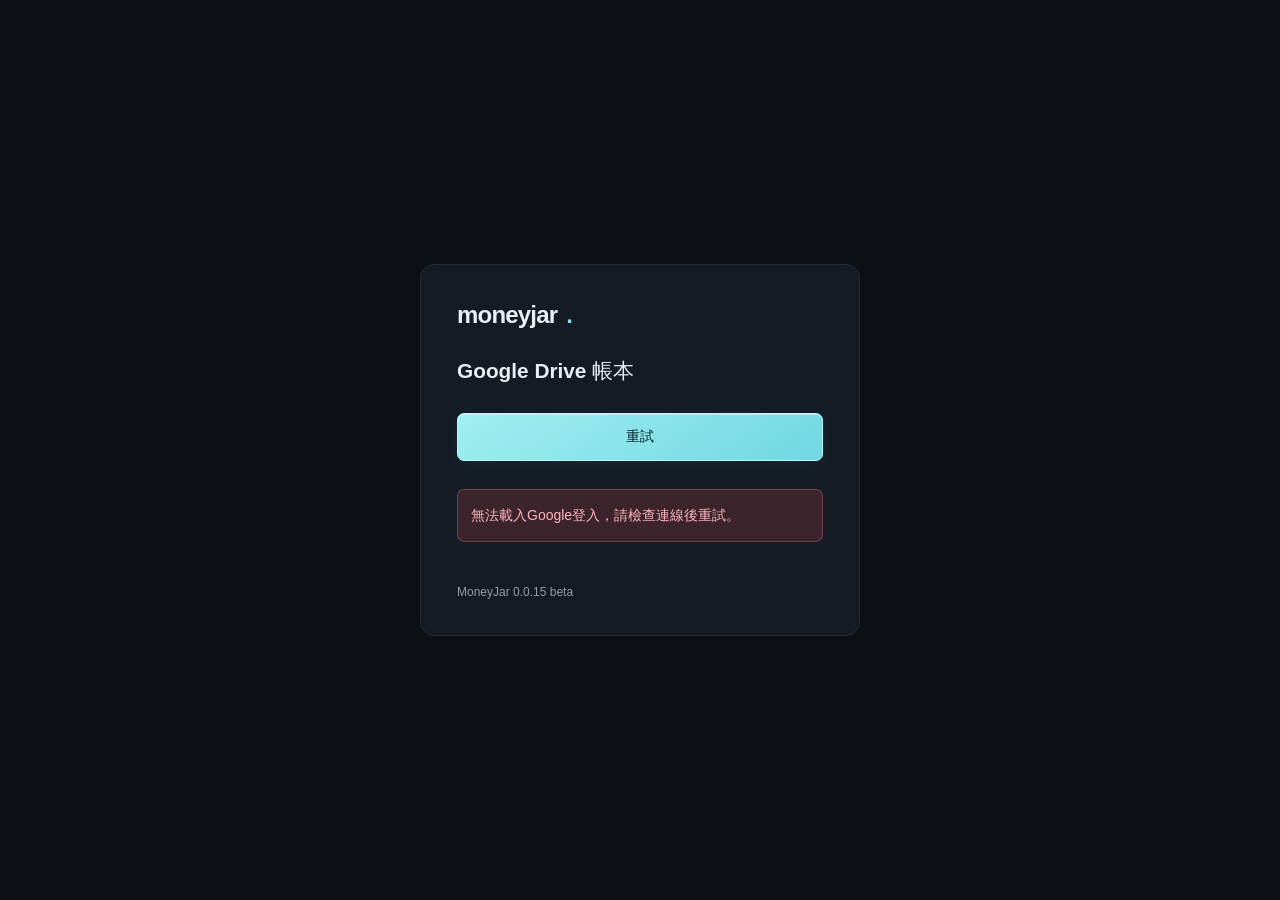
==== commit 80430db7: "Publish 0.0.15 cloud-only entry and verified release manifest" ====
--- a/index.html
+++ b/index.html
@@ -4,11 +4,11 @@
     <meta charset="UTF-8" />
     <meta name="viewport" content="width=device-width, initial-scale=1.0" />
     <meta name="theme-color" content="#0c0f14" />
-    <meta name="description" content="MoneyJar 本機帳本：帳戶、收支、轉帳、日曆與備份。" />
+    <meta name="description" content="MoneyJar Google Drive 帳本：帳戶、股票、收支、貸款與備份。" />
     <link rel="icon" type="image/svg+xml" href="./favicon.svg" />
     <title>MoneyJar · 財務總覽</title>
-    <script type="module" crossorigin src="./assets/index-BScIP-9n.js"></script>
-    <link rel="stylesheet" crossorigin href="./assets/index-BknWKy-G.css">
+    <script type="module" crossorigin src="./assets/index-C3pN8GaG.js"></script>
+    <link rel="stylesheet" crossorigin href="./assets/index-Dnjtwt-s.css">
   </head>
   <body><div id="root"></div></body>
 </html>
--- a/assets/index-Dnjtwt-s.css
+++ b/assets/index-Dnjtwt-s.css
@@ -0,0 +1 @@
+:root{font-family:Inter,-apple-system,BlinkMacSystemFont,PingFang TC,Noto Sans TC,sans-serif;color:#e9edf4;background:#0c0f14;font-synthesis:none;text-rendering:optimizeLegibility;-webkit-font-smoothing:antialiased;color-scheme:dark;font-size:16px;--bg:#0c0f14;--panel:#12171e;--line:#252c37;--muted:#929cab;--cyan:#7fe3e9;--text:#e9edf4}*{box-sizing:border-box}body{margin:0}button,input,select{font:inherit}button,a,input,select{-webkit-tap-highlight-color:transparent}button,a{touch-action:manipulation}button{cursor:pointer}button{color:inherit}a{color:inherit;text-decoration:none}button:disabled{cursor:not-allowed;opacity:.48}button:focus-visible,a:focus-visible,input:focus-visible,select:focus-visible{outline:2px solid var(--cyan);outline-offset:4px}button{border:0;background:none}svg{flex-shrink:0}h1,h2,h3,p{margin:0}h2{font-size:1rem;font-weight:600}h3{font-size:.9375rem;font-weight:600}small{font-size:.875rem}strong{font-weight:600}input,select,button{min-width:0}button:hover:not(:disabled){filter:brightness(1.1)}.app-shell{min-height:100vh}.sidebar{position:fixed;inset:0 auto 0 0;width:224px;background:#0e1117;border-right:1px solid #222833;display:flex;flex-direction:column;padding:34px 16px 0;z-index:30}.brand{display:flex;align-items:center;gap:9px;padding:0 12px;font-size:1.5rem;font-weight:650;letter-spacing:-.8px}.brand-period{color:var(--cyan)}.brand-mark{display:grid;place-items:center;width:33px;height:33px;background:linear-gradient(140deg,#334650,#151f29);border:1px solid #58717e;border-radius:10px;box-shadow:inset 0 1px 1px #91d4e34f}.brand-mark svg{width:23px;fill:none;stroke:#a5f5f6;stroke-width:2.5;stroke-linejoin:round}.book-label{display:flex;align-items:center;gap:9px;margin:37px 2px 32px;padding:12px 9px;border:1px solid var(--line);border-radius:9px}.book-avatar{width:31px;height:33px;display:grid;place-items:center;border:1px solid #4c6270;border-radius:6px;color:#adc6d5;background:#293640;font-size:.875rem}.book-label>div{flex:1}.book-label strong{font-size:.875rem;display:block}.book-label div>span{font-size:.75rem;color:var(--muted);display:block;margin-top:4px}.book-label>svg{color:var(--muted)}.nav-heading{font-size:.75rem;color:#828e9f;padding:0 14px;margin-bottom:12px;letter-spacing:1px}.nav-item{display:flex;align-items:center;gap:12px;width:100%;padding:13px 14px;margin:3px 0;border-radius:7px;color:#a2acbb;font-size:.875rem;white-space:nowrap;text-align:left;min-height:45px}.nav-item.active{color:#a3eff1;background:linear-gradient(90deg,#203237,#1a292e);box-shadow:inset 2px 0 #79e3eb}.nav-item:hover{background:#1a202a}.nav-soon{margin-left:auto;font-size:.75rem;color:#828c9a}.sidebar-bottom{margin-top:auto;padding-top:80px}.local-card{border:1px solid var(--line);background:linear-gradient(140deg,#1b222b,#12171e);border-radius:10px;padding:16px 12px;margin-bottom:14px}.local-card>svg{vertical-align:middle;margin-right:8px;color:#a2b6c1}.local-card strong{font-size:.875rem}.local-card p{font-size:.75rem;line-height:1.7;color:var(--muted);margin-top:8px}.sidebar-footer{margin:18px 0 0;padding:22px 4px;border-top:1px solid var(--line);display:flex;align-items:center;gap:10px;font-size:.875rem}.user-avatar{width:34px;height:34px;display:grid;place-items:center;background:#252c37;border-radius:50%;font-size:.75rem;letter-spacing:1px}.sidebar-footer small{display:block;color:var(--muted);font-size:.75rem;margin-top:4px}.workspace{margin-left:224px}.mode-banner{background:#16292d;border-bottom:1px solid #29444a;color:#b5dce1;padding:9px 34px;display:flex;align-items:center;justify-content:space-between;gap:15px;font-size:.75rem;min-height:39px}.mode-banner>div{display:flex;align-items:center;gap:12px}.mode-banner strong{font-size:.875rem;color:#a4edf0;white-space:nowrap}.mode-banner a,.mode-banner button{display:inline-flex;align-items:center;gap:6px;padding:3px 0;font-size:.75rem;white-space:nowrap}.mode-banner>div:last-child{gap:22px}.empty-banner{background:#1b202d;color:#b6bed2;border-color:#30364a}.topbar{height:70px;display:flex;align-items:center;gap:18px;border-bottom:1px solid #1e242e;padding:0 34px}.breadcrumb{display:flex;align-items:center;gap:12px;font-size:.875rem}.desktop-crumb{display:flex;align-items:center;gap:12px;color:var(--muted)}.breadcrumb strong{font-weight:500}.mobile-brand{display:none}.local-status{display:flex;align-items:center;gap:7px;color:#8d99aa;font-size:.75rem;margin-left:auto}.icon-button{width:36px;height:36px;display:inline-flex;align-items:center;justify-content:center;border-radius:7px;color:#a5b0c0;flex-shrink:0}.icon-button:hover{background:#ffffff0a}.main-content{padding:34px;max-width:1536px;margin:auto}.page-heading{display:flex;justify-content:space-between;align-items:center;gap:20px;margin-bottom:30px}.eyebrow{font-size:.75rem;letter-spacing:1.6px;color:#82919e;font-weight:500}.page-heading h1{font-size:1.75rem;font-weight:550;letter-spacing:.2px;margin-top:10px}.accent-dot{color:var(--cyan);padding-left:2px}.page-heading p{color:#929cab;font-size:.875rem;margin-top:10px;line-height:1.6}.heading-actions{display:flex;gap:12px;align-items:center}.primary,.secondary,.danger-button{display:inline-flex;align-items:center;justify-content:center;gap:8px;border-radius:7px;min-height:42px;padding:10px 16px;font-size:.875rem;font-weight:600;white-space:nowrap}.primary{background:linear-gradient(145deg,#a0eff0,#72d7e2);color:#092229;border:1px solid #acfcfa;box-shadow:inset 0 1px #e0fffe80,0 4px 18px #4bc9d012}.secondary{border:1px solid #3a4351;background:#1c232d;color:#d4dce6}.period-select{border:1px solid var(--line);border-radius:7px;display:flex;align-items:center;gap:8px;padding:0 11px;height:42px;background:#141a23;color:#b5becc}.period-select select{border:0;background:none;appearance:none;color:#d4dce6;font-size:.875rem;cursor:pointer;padding:9px 0}.dashboard-grid{display:grid;grid-template-columns:repeat(6,minmax(0,1fr));gap:18px}.panel{background:linear-gradient(130deg,#171d26,#12171e 70%);border:1px solid var(--line);border-radius:12px;min-width:0;box-shadow:0 5px 16px #0000000a}.panel-top{display:flex;align-items:center;justify-content:space-between;gap:12px;position:relative;z-index:1}.panel-label{font-size:.9375rem;display:flex;align-items:center;gap:9px}.small-tag{border:1px solid #3b4651;border-radius:4px;padding:3px 6px;font-size:.75rem;color:#9faebe;font-weight:400;white-space:nowrap}.subtle{font-size:.75rem;color:var(--muted)}.net-panel{grid-column:span 4;padding:22px 26px 20px;position:relative;overflow:hidden;background:radial-gradient(ellipse at 90% 0,#17303980,transparent 55%),linear-gradient(135deg,#191f2a,#121920);border-color:#33414e}.net-number{font-size:3.3rem;font-weight:500;letter-spacing:-1.8px;font-variant-numeric:tabular-nums;line-height:1.3;margin:10px 0 8px;position:relative;z-index:1}.net-number>span:first-child{font-size:1.3125rem;color:#a5b3bd;letter-spacing:0;margin-right:12px;font-weight:400}.net-meta{display:flex;align-items:center;gap:12px;font-size:.75rem;color:#95a5b1;position:relative}.quiet-chip{background:#7497a014;padding:4px 7px;color:#b6c8cf;border-radius:4px}.aurora{position:absolute;right:-70px;top:-70px;width:440px;height:260px;border-radius:50%;background:conic-gradient(from 100deg,transparent 0deg,#94e6ed16 70deg,#3fd7cd16 115deg,transparent 145deg,#bad9fe15 200deg,transparent 290deg);filter:blur(16px);transform:rotate(-20deg);animation:aurora-flow 16s ease-in-out infinite alternate;pointer-events:none}.aurora:after{content:"";position:absolute;inset:50px 5px;border-top:1px solid #c2feff65;border-radius:50%;transform:rotate(-20deg);box-shadow:0 -12px 45px #83dce527}.chart-wrap{position:relative;margin:27px 0 16px;padding-left:45px}.wealth-chart{width:100%;height:143px;display:block;color:#63798634;overflow:visible}.chart-line,.chart-area{transition:d .55s ease}.chart-line{stroke-dasharray:1;stroke-dashoffset:0;animation:chart-reveal 1.1s .1s both}.wealth-chart circle{transition:cy .55s}.chart-scale{position:absolute;left:0;top:9px;bottom:40px;display:flex;flex-direction:column;justify-content:space-between;font-size:.75rem;color:#8b9ca8}.chart-months{display:flex;justify-content:space-between;color:#91a1ae;font-size:.75rem;margin-top:8px}.chart-note{text-align:right;font-size:.75rem;color:#8598a7;margin-top:10px}.net-bottom{display:flex;gap:0;border-top:1px solid #36414c70;padding-top:16px}.net-bottom>span{color:#9cabb7;font-size:.75rem;flex:1}.net-bottom>span+span{border-left:1px solid #36414c80;padding-left:24px}.net-bottom strong{display:block;color:#d5dfe7;font-size:.9375rem;margin-top:7px;font-variant-numeric:tabular-nums;font-weight:500}.allocation-panel{grid-column:span 2;padding:25px 23px 18px}.allocation-ring{width:190px;height:190px;border-radius:50%;margin:21px auto 17px;background:conic-gradient(from -90deg,#7fe3e9 0deg var(--cash-angle),#354857 var(--cash-angle) 358deg,#12171e 358deg 360deg);display:grid;place-items:center;box-shadow:0 0 32px #83c3dd08;position:relative;transition:filter .3s}.allocation-ring:after{content:"";position:absolute;inset:11px;border:1px solid #668b9b40;border-radius:50%;pointer-events:none}.allocation-ring>div{width:157px;height:157px;border-radius:50%;background:radial-gradient(ellipse at top,#202c38,#141a23 75%);display:flex;align-items:center;justify-content:center;flex-direction:column;box-shadow:0 0 0 1px #101720,inset 0 0 18px #0a1019}.allocation-ring span{color:#a0abb7;font-size:.75rem}.allocation-ring strong{font-size:1.875rem;font-variant-numeric:tabular-nums;font-weight:500;margin:6px 0}.allocation-ring small{color:#8c9ca9;font-size:.75rem}.allocation-ring[data-asset=cash]{filter:drop-shadow(0 0 8px #7fe3e927)}.asset-legend{display:flex;flex-direction:column;gap:3px}.asset-legend button{display:flex;align-items:center;gap:9px;text-align:left;width:100%;padding:9px 7px;border-radius:6px;font-size:.875rem;color:#aab7c4}.asset-legend button.selected{background:#88a9bc0a}.asset-legend strong{margin-left:auto;font-size:.875rem;font-weight:500;color:#dde3eb}.legend-dot{width:7px;height:7px;border-radius:2px}.property-dot{background:#68879b}.cash-dot{background:#7fe3e9}.stock-dot{background:#6b658c}.stat-card{grid-column:span 2;padding:20px;text-align:left;display:grid;grid-template-columns:auto 1fr;align-content:start;gap:14px 10px;transition:border-color .2s,transform .2s}.stat-card:hover{border-color:#506a78;transform:translateY(-2px)}.stat-icon{width:33px;height:33px;border:1px solid #38505b;background:#24323b;border-radius:8px;display:inline-flex;align-items:center;justify-content:center;color:#b1dce2;flex-shrink:0}.stat-icon.violet{color:#c5c2f1;border-color:#4b475e;background:#2b283e}.stat-title{display:flex;align-items:center;justify-content:space-between;font-size:.875rem;color:#b1bac7;gap:5px}.stat-title svg{color:#738594}.stat-card>strong{grid-column:1/-1;font-size:1.65rem;font-weight:500;letter-spacing:-.45px;font-variant-numeric:tabular-nums}.positive{color:#a2e8d5}.stat-foot{display:flex;align-items:center;justify-content:space-between;gap:8px;grid-column:1/-1;font-size:.75rem;color:#98a4b4;line-height:1.5}.stat-foot>span{font-size:.75rem;color:#8693a3}.tiny-tag{border:1px solid #3a444e;border-radius:3px;padding:1px 3px;white-space:nowrap}.activity-panel{grid-column:span 3;padding:24px 22px 12px}.activity-panel .panel-top>div{display:flex;align-items:baseline;gap:12px}.text-button{color:#b3c4cf;display:inline-flex;align-items:center;gap:7px;font-size:.75rem;padding:5px 0;white-space:nowrap}.activity-list{margin-top:18px}.activity-row{display:flex;align-items:center;gap:12px;width:100%;padding:16px 0;text-align:left;border-top:1px solid #252d3760}.activity-row:first-child{border-top:0}.activity-icon{width:35px;height:35px;background:#222a35;border:1px solid #313d4b;border-radius:50%;display:grid;place-items:center;color:#aebdd0}.activity-icon.income{background:#1e322f;color:#a0dccc;border-color:#334d48}.activity-icon.interest{color:#c4b89c;background:#302e27;border-color:#444137}.activity-name{min-width:0}.activity-name strong,.activity-name small,.activity-amount strong,.activity-amount small{display:block}.activity-name strong{font-size:.875rem;font-weight:500}.activity-name small{color:#939fae;font-size:.75rem;margin-top:6px}.activity-amount{margin-left:auto;text-align:right;font-variant-numeric:tabular-nums}.activity-amount strong{font-size:.875rem;font-weight:500}.activity-amount small{font-size:.75rem;color:#929fae;margin-top:6px}.loan-panel{grid-column:span 3;padding:24px 22px}.loan-title{display:flex;gap:11px;align-items:center;margin-top:23px}.loan-title>div{flex:1}.loan-title strong{font-size:.875rem;font-weight:500}.loan-title small{font-size:.75rem;display:block;color:#94a2b2;margin-top:7px;letter-spacing:.15px}.loan-values{display:flex;justify-content:space-between;margin:23px 0 17px}.loan-values>span{font-size:.75rem;color:#9daab8}.loan-values>span:last-child{text-align:right}.loan-values strong{display:block;font-weight:500;font-size:1.8rem;color:#d9e4ed;margin-top:7px;font-variant-numeric:tabular-nums}.loan-values small{font-size:.75rem;color:#9caeba;margin-left:6px}.loan-bar{height:5px;border-radius:4px;background:#293440;overflow:hidden}.loan-bar>div{height:100%;border-radius:4px;background:linear-gradient(90deg,#658b9d,#a1ced8);transition:width .6s}.loan-meta{display:flex;justify-content:space-between;font-size:.75rem;color:#91a1ae;margin-top:9px;gap:8px}.loan-note{display:flex;align-items:flex-start;gap:8px;color:#9eacb9;font-size:.75rem;line-height:1.8;padding-top:19px}.loan-note svg{margin-top:2px}.outlook-strip{grid-column:1/-1;display:flex;align-items:center;gap:12px;border:1px solid #272e3a;border-radius:9px;background:linear-gradient(100deg,#181d28,#10151c);padding:17px 22px}.outlook-icon{display:grid;place-items:center;width:32px;height:32px;border-radius:8px;background:#282c3e;color:#acb9d9}.outlook-strip>div{display:flex;align-items:center;gap:20px;flex:1}.outlook-strip strong{font-size:.875rem;font-weight:500}.outlook-strip>div>span{font-size:.75rem;color:#99a3b3}.page-footer{display:flex;justify-content:space-between;gap:12px;color:#84909e;font-size:.75rem;margin-top:24px}.page-footer>span{display:flex;align-items:center;gap:8px}.page-footer i{height:3px;width:3px;background:#657582;border-radius:50%}.mobile-nav{display:none}.empty-intro{display:flex;align-items:center;gap:15px;border:1px solid #394154;background:linear-gradient(115deg,#202536,#17232e);padding:23px;border-radius:12px;margin-bottom:20px}.intro-icon{display:grid;place-items:center;width:44px;height:44px;color:#adc6e1}.empty-intro>div{flex:1}.empty-intro strong{font-size:1rem;font-weight:500}.empty-intro p{font-size:.875rem;color:#a5b0c2;line-height:1.8;margin-top:6px}.ring-empty{background:#2b3541}.chart-empty{height:215px;display:flex;align-items:center;justify-content:center;gap:15px;flex-direction:column;color:#93a6b5;font-size:.875rem;position:relative;text-align:center}.chart-empty>div{height:1px;background:linear-gradient(90deg,transparent,#68879575,transparent);width:90%;margin-top:18px}.section-empty{min-height:235px;display:flex;align-items:center;justify-content:center;flex-direction:column;text-align:center;gap:12px;color:#9baabc}.section-empty strong{font-size:.9375rem;font-weight:500;color:#c6d0df}.section-empty p{font-size:.875rem}.modal{width:min(540px,calc(100% - 36px));max-height:calc(100dvh - 64px);background:linear-gradient(135deg,#1b222e,#131a23);border:1px solid #465563;border-radius:15px;padding:26px;color:var(--text);box-shadow:0 40px 100px #000a;overflow:auto;animation:modal-in .24s ease-out;scrollbar-width:thin;scrollbar-color:#526575 transparent}.modal::backdrop{background:#040a13bd;-webkit-backdrop-filter:blur(7px);backdrop-filter:blur(7px)}body:has(dialog[open]){overflow:hidden}.modal-wide{width:min(690px,calc(100% - 36px))}.modal-head{display:flex;align-items:center;justify-content:space-between;gap:20px;margin-bottom:22px}.modal-head h2{font-size:1.375rem;font-weight:500;margin-top:9px}.modal-copy{font-size:.9375rem;line-height:1.85;color:#b6c1cf;margin-bottom:22px}.new-options{display:flex;flex-direction:column;gap:9px}.new-options button{border:1px solid #343f4e;background:#202b38;display:flex;align-items:center;gap:15px;padding:17px;border-radius:9px;text-align:left}.new-options button:first-child{border-color:#648f99;color:#b1f0f2;background:linear-gradient(130deg,#29434b,#21313d)}.new-options button>span{flex:1;font-size:.9375rem}.new-options strong{display:block;font-size:1rem}.new-options small{display:block;font-size:.875rem;font-weight:400;color:#b0c2cb;margin-top:5px}.new-options button:disabled small{font-size:.75rem}.detail-rows{margin:25px 0}.detail-rows>div{display:flex;align-items:baseline;justify-content:space-between;gap:18px;padding:16px 0;border-top:1px solid #343e4a;font-size:.875rem;line-height:1.6}.detail-rows dt{color:#a9b6c5}.detail-rows dd{margin:0;text-align:right;font-variant-numeric:tabular-nums}.detail-footer{display:flex;align-items:center;justify-content:space-between;gap:12px}.detail-footer>span{color:#a3b2c0;font-size:.75rem}.dialog-actions{display:flex;justify-content:flex-end;gap:12px}.form-banner{display:flex;align-items:flex-start;gap:9px;color:#b9dbe0;background:#22384070;border:1px solid #45616b80;border-radius:7px;padding:12px;font-size:.875rem;line-height:1.65;margin-bottom:25px}.form-banner svg{margin-top:2px}.stock-form{display:flex;flex-direction:column;gap:17px}.form-step{display:flex;align-items:center;gap:10px;margin-top:6px}.form-step>span:first-child{font-size:.75rem;color:#8ac8d0;border:1px solid #466470;border-radius:5px;padding:4px 5px;font-variant-numeric:tabular-nums}.form-step .subtle{margin-left:auto}.field-grid{display:grid;grid-template-columns:1fr 1fr;gap:16px}.stock-form label{display:flex;flex-direction:column;gap:9px;font-size:.875rem;color:#c1cad7}.stock-form input:not([type=checkbox]),.stock-form select{width:100%;border:1px solid #3a4656;border-radius:6px;background:#111925;color:#e1e7f0;min-height:44px;padding:11px 12px;font-size:1rem;box-shadow:inset 0 1px 3px #030a1360}.stock-form input::placeholder{color:#7f8ea1}.input-icon{position:relative}.input-icon>svg{position:absolute;left:12px;top:14px;color:#99acbe}.input-icon input{padding-left:37px!important}.inline-hint{font-size:.875rem;line-height:1.7;color:#a2b5c5}.badge{display:inline-block;padding:2px 6px;font-size:.75rem;border:1px solid #557f86;color:#a0dbe1;border-radius:3px;margin-right:5px}.stock-form label.check-label{flex-direction:row;align-items:center;font-size:.875rem;gap:8px}.check-label input{width:17px;height:17px;accent-color:#85e6ed;margin:0}.field-help{font-size:.75rem;line-height:1.8;color:#94a8b9;margin-top:-5px}.field-help a{color:var(--cyan);margin-left:8px}.quantity-input{display:flex}.quantity-input input{border-radius:6px 0 0 6px!important}.quantity-input select{width:75px;border-left:0;border-radius:0 6px 6px 0}.trade-summary{padding:17px;border:1px solid #3f5866;background:#20313e70;border-radius:9px;display:flex;align-items:center;gap:18px;color:#aed1da}.trade-summary>div{flex:1;min-width:0}.trade-summary>div>span{font-size:.75rem;color:#a6b9c9;display:block}.trade-summary strong{display:block;font-size:1.375rem;font-variant-numeric:tabular-nums;margin-top:9px;overflow-wrap:anywhere;font-weight:500}.trade-summary>span{font-size:.75rem;display:flex;align-items:center;gap:5px}.form-footer{display:flex;flex-direction:column;gap:12px;border-top:1px solid #303c4c;padding-top:20px;margin-top:3px}.form-footer>span{font-size:.75rem;color:#a5b3c3}.form-footer>div{display:flex;justify-content:flex-end;gap:12px}.error-message{border:1px solid #a2626680;background:#3b242c;color:#ffb5bc;font-size:.875rem;line-height:1.8;border-radius:7px;padding:13px;overflow-wrap:anywhere;margin-bottom:15px}.error-message button{display:block;text-decoration:underline;margin-top:8px}.discard-prompt{background:#3b3030;border:1px solid #775354;border-radius:8px;padding:15px;font-size:.875rem}.discard-prompt p{margin-bottom:12px}.danger-button{background:#674146;color:#ffd3d5;margin-left:10px}.draft-list{border-top:1px solid #38495a;margin-top:14px;padding:19px 0 4px}.draft-list h3{font-size:.875rem;color:#a9cbd2}.draft-list h3 span{font-size:.75rem;margin-left:6px;background:#344b58;padding:2px 5px;border-radius:3px}.draft-row{display:flex;align-items:center;justify-content:space-between;width:100%;text-align:left;gap:10px;padding:15px 0;animation:row-in .4s ease-out}.draft-row>span:first-child{min-width:0}.draft-row strong{font-size:.875rem;display:block;overflow-wrap:anywhere}.draft-row small{font-size:.75rem;color:#97aabc;display:block;margin-top:7px}.draft-row>span:last-child{display:flex;align-items:center;gap:4px;flex-shrink:0;font-size:.75rem;color:#b2d0d6}.toast{position:fixed;bottom:25px;left:50%;transform:translate(-50%);display:flex;align-items:center;gap:10px;max-width:calc(100vw - 30px);padding:10px 12px 10px 18px;border:1px solid #5e969a;background:#223b40;box-shadow:0 8px 50px #0009;border-radius:10px;color:#cfefef;z-index:80;font-size:.875rem;animation:modal-in .2s ease-out}.toast>span{min-width:0}.settings-block{border-top:1px solid #354252;padding:20px 0 0;margin-top:20px}.settings-block p{font-size:.875rem;line-height:1.8;color:#aebccc;margin:10px 0}.segmented{display:flex;padding:4px;background:#0d1520;border:1px solid #39475b;border-radius:8px;gap:4px;margin-top:15px}.segmented button{flex:1;padding:10px;border-radius:5px;font-size:.875rem;color:#97aabd}.segmented button[aria-pressed=true]{background:#2b4651;color:#cbf2f6}.settings-links{display:grid;grid-template-columns:1fr 1fr;gap:15px;margin-top:14px}.entrance{animation:panel-in .6s both}.entrance:nth-child(2){animation-delay:.08s}.entrance:nth-child(3){animation-delay:.13s}.entrance:nth-child(4){animation-delay:.18s}.entrance:nth-child(5){animation-delay:.22s}.entrance:nth-child(6){animation-delay:.26s}.entrance:nth-child(7){animation-delay:.3s}@keyframes panel-in{0%{opacity:0;transform:translateY(12px)}to{opacity:1;transform:translateY(0)}}@keyframes chart-reveal{0%{stroke-dashoffset:1}to{stroke-dashoffset:0}}@keyframes aurora-flow{0%{transform:translate3d(-15px,10px,0) rotate(-20deg);opacity:.55}to{transform:translate3d(25px,-5px,0) rotate(20deg);opacity:1}}@keyframes modal-in{0%{opacity:0;translate:0 12px}to{opacity:1;translate:0 0}}@keyframes row-in{0%{opacity:0;transform:translateY(-8px);background:#39617155}to{opacity:1;transform:translateY(0);background:transparent}}[data-motion=low] .aurora{animation:none;opacity:.65}[data-paused=true] *{animation-play-state:paused!important}[data-motion=off] *,[data-motion=off] *:after{animation:none!important;transition:none!important;scroll-behavior:auto!important}@media(min-width:1500px){.main-content{padding:42px}.page-heading{margin-bottom:34px}.dashboard-grid{gap:22px}.net-panel{padding:25px 30px}.wealth-chart{height:160px}}@media(max-width:1200px){.sidebar{width:196px;padding-left:10px;padding-right:10px}.workspace{margin-left:196px}.brand{font-size:1.3rem}.main-content{padding:25px}.topbar,.mode-banner{padding-left:25px;padding-right:25px}.page-heading{align-items:flex-start;flex-direction:column;gap:18px}.heading-actions{align-self:flex-end;margin-top:-4px}.page-heading h1{font-size:1.75rem}.stat-card{padding:17px 14px}.stat-card>strong{font-size:1.375rem}.stat-foot{flex-wrap:wrap}.allocation-panel{padding-left:15px;padding-right:15px}.allocation-ring{width:166px;height:166px;margin-top:30px;margin-bottom:30px}.allocation-ring>div{width:136px;height:136px}.activity-panel,.loan-panel{padding:20px 17px}.activity-panel .panel-top>div{display:block}.activity-panel .panel-top .subtle{display:block;margin-top:7px}.outlook-strip>div{display:block}.outlook-strip>div>span{display:block;margin-top:7px}}@media(max-width:950px){.sidebar{width:182px}.workspace{margin-left:182px}.nav-item{padding:12px 10px;font-size:.875rem;gap:9px}.nav-soon{display:none}.mode-banner{align-items:flex-start}.mode-banner>div:first-child{flex-wrap:wrap;gap:7px}.mode-banner>div:first-child>span{flex-basis:100%;font-size:.75rem}.mode-banner>div:last-child{gap:10px}.main-content{padding:22px}.dashboard-grid{gap:14px}.net-panel{grid-column:span 6}.allocation-panel{grid-column:span 6;display:grid;grid-template-columns:1fr 1fr;align-items:center;gap:0 30px;padding:22px}.allocation-panel .panel-top{grid-column:1/-1}.allocation-ring{margin:20px auto 0}.asset-legend{margin-top:20px}.stat-card{grid-column:span 2}.stat-card>strong{font-size:1.125rem}.stat-card .stat-icon{display:none}.stat-title{grid-column:1/-1;font-size:.75rem}.activity-panel,.loan-panel{grid-column:span 6}.activity-panel .panel-top>div{display:flex;align-items:center}.activity-panel .panel-top .subtle{margin-top:0}.page-footer{flex-direction:column}.local-status{font-size:.75rem}}@media(max-width:700px){.sidebar{display:none}.workspace{margin-left:0}.mode-banner{padding:9px 16px;gap:10px;min-height:62px;position:sticky;top:0;z-index:35;-webkit-backdrop-filter:blur(15px);backdrop-filter:blur(15px);background:#14282eef}.mode-banner>div:first-child{gap:5px}.mode-banner>div:first-child>span{font-size:.75rem;line-height:1.5;max-width:190px}.mode-banner strong{font-size:.75rem}.mode-banner>div:last-child{flex-direction:column;gap:5px;align-items:flex-end}.mode-banner button,.mode-banner a{font-size:.75rem;min-height:23px}.mode-banner svg{width:13px}.topbar{height:62px;padding:0 18px;gap:8px}.desktop-crumb{display:none}.mobile-brand{display:block;font-size:1.125rem;letter-spacing:-.6px;color:#dfeaf1;font-weight:600}.breadcrumb{gap:13px}.breadcrumb strong{font-size:.75rem;border-left:1px solid #364350;padding-left:13px}.local-status{margin-left:auto;font-size:.75rem;max-width:95px;line-height:1.6;gap:4px}.local-status svg{display:none}.topbar>.icon-button{width:24px}.main-content{padding:27px 16px 96px}.page-heading{gap:20px;margin-bottom:20px}.eyebrow{font-size:.75rem;letter-spacing:1.3px}.page-heading h1{font-size:1.45rem;margin-top:9px;letter-spacing:0}.page-heading p{font-size:.75rem;margin-top:9px}.heading-actions{align-self:stretch;justify-content:space-between;margin:0}.period-select{height:40px}.period-select select{font-size:.75rem}.heading-actions>.primary{height:40px;min-height:40px;padding:8px 17px;font-size:.875rem}.dashboard-grid{gap:14px}.net-panel{padding:18px 18px 19px}.panel-label{font-size:.875rem}.net-panel>.panel-top>.icon-button{height:25px;width:27px}.net-number{font-size:2.65rem;margin:13px 0 9px;letter-spacing:-1.7px}.net-number>span:first-child{font-size:1rem;margin-right:10px}.net-meta{font-size:.75rem;gap:10px}.chart-wrap{margin-top:22px;padding-left:36px}.wealth-chart{height:119px}.chart-scale{font-size:.75rem;bottom:39px}.chart-months,.chart-note{font-size:.75rem}.net-bottom{padding-top:15px}.net-bottom>span{font-size:.75rem}.net-bottom>span+span{padding-left:16px}.net-bottom strong{font-size:.875rem}.allocation-panel{padding:19px 18px;gap:0 15px}.allocation-panel .panel-top{grid-column:1/-1}.allocation-panel h2{font-size:.875rem}.allocation-ring{width:139px;height:139px;margin-top:16px}.allocation-ring>div{width:113px;height:113px}.allocation-ring strong{font-size:1.5rem;margin:4px 0}.allocation-ring span,.allocation-ring small{font-size:.75rem}.allocation-ring:after{inset:8px}.asset-legend{margin-top:13px}.asset-legend button{padding:10px 0;gap:6px;font-size:.75rem}.asset-legend strong{font-size:.75rem}.asset-legend svg{width:12px}.legend-dot{width:6px;height:6px}.stat-card{grid-column:span 6;padding:17px 18px;grid-template-columns:auto 1fr auto;gap:7px 11px;align-items:center}.stat-card .stat-icon{display:inline-flex;grid-row:span 2;width:34px;height:34px}.stat-title{grid-column:2;grid-row:1;font-size:.875rem;justify-content:flex-start}.stat-title svg{display:none}.stat-card>strong{grid-column:3;grid-row:1;font-size:1.25rem;letter-spacing:-.3px;text-align:right}.stat-foot{grid-column:2/-1;grid-row:2;font-size:.75rem;flex-wrap:nowrap}.stat-foot>span{font-size:.75rem}.stat-card:hover{transform:none}.activity-panel,.loan-panel{padding:21px 18px 14px}.activity-panel .panel-top>div{display:block}.activity-panel .panel-top .subtle{display:block;margin-top:7px;font-size:.75rem}.activity-panel h2,.loan-panel h2{font-size:.875rem}.activity-list{margin-top:6px}.activity-row{padding:16px 0;gap:10px}.activity-name strong{font-size:.875rem}.activity-name small{font-size:.75rem}.activity-amount strong{font-size:.875rem}.loan-panel{padding-bottom:20px}.loan-title{margin-top:22px}.loan-title strong{font-size:.875rem}.loan-values{margin-top:22px}.outlook-strip{padding:17px 14px;gap:10px;flex-wrap:wrap}.outlook-strip strong{font-size:.75rem}.outlook-strip>div>span{font-size:.75rem}.outlook-strip .text-button{font-size:.75rem}.outlook-icon{width:28px;height:30px}.page-footer{font-size:.75rem;line-height:1.6;margin-top:22px}.mobile-nav{position:fixed;bottom:0;left:0;right:0;display:flex;justify-content:space-around;padding:10px 5px max(10px,env(safe-area-inset-bottom));height:auto;min-height:70px;border-top:1px solid #33414d;background:#111b24f5;-webkit-backdrop-filter:blur(16px);backdrop-filter:blur(16px);z-index:40;box-shadow:0 -5px 35px #0002}.mobile-nav>button{display:flex;flex-direction:column;align-items:center;justify-content:center;gap:5px;min-width:52px;min-height:48px;font-size:.75rem;color:#a3afbf}.mobile-nav>.active{color:#a8e7ee}.mobile-nav>.mobile-add{color:#90eaf1}.mobile-add>svg{background:#28454e;border:1px solid #5a8792;border-radius:7px;width:29px;height:27px;padding:3px}.empty-intro{padding:17px;flex-wrap:wrap;gap:8px}.intro-icon{width:30px}.empty-intro>div{flex-basis:calc(100% - 40px)}.empty-intro strong{font-size:.875rem}.empty-intro p{font-size:.75rem}.empty-intro a{margin-top:8px;width:100%}.chart-empty{height:190px;font-size:.75rem;line-height:1.8}.modal,.modal-wide{width:100%;max-width:100%;max-height:calc(100dvh - 22px);margin:auto 0 0;border-radius:17px 17px 0 0;border-left:0;border-right:0;border-bottom:0;padding:23px 19px max(24px,env(safe-area-inset-bottom));overscroll-behavior:contain}.modal-head{margin-bottom:20px}.modal-head h2{font-size:1.25rem}.modal-copy{font-size:.9375rem}.field-grid{gap:14px}.stock-form label{font-size:.875rem}.stock-form input:not([type=checkbox]),.stock-form select{padding:11px 9px;font-size:1rem}.form-step .subtle{font-size:.75rem}.form-step h3{font-size:.875rem}.form-banner{font-size:.75rem}.form-footer>div{display:grid;grid-template-columns:1fr 2fr;gap:10px}.form-footer .primary,.form-footer .secondary{font-size:.875rem;padding:12px}.trade-summary{padding:14px;gap:8px}.trade-summary strong{font-size:1.1875rem}.trade-summary>span{font-size:.75rem}.trade-summary>svg{width:16px}.quantity-input select{width:63px}.detail-rows>div{font-size:.875rem;gap:12px;flex-wrap:wrap}.detail-rows dd{margin-left:auto}.detail-footer>span{font-size:.75rem}.toast{bottom:84px;left:16px;right:16px;transform:none;max-width:none;font-size:.875rem;padding-left:12px}.toast>span{flex:1}.aurora{animation-duration:24s;filter:blur(13px);width:290px;height:220px}.settings-links{gap:18px}.new-options small{font-size:.75rem}.new-options button{padding:16px}.empty-banner{background:#202736f5}}@media(max-width:380px){.main-content{padding-left:12px;padding-right:12px}.page-heading h1{font-size:1.35rem}.net-number{font-size:2.45rem}.allocation-panel{padding-left:16px;padding-right:16px;gap:0 10px}.stat-card{padding-left:14px;padding-right:14px;gap:7px 8px}.stat-card>strong{font-size:1.1875rem}.stat-title{font-size:.75rem}.modal{padding-left:16px;padding-right:16px}.field-grid{grid-template-columns:1fr}.form-step .subtle{font-size:.75rem}.trade-summary>svg{display:none}}@media(prefers-reduced-motion:reduce){*,*:before,*:after{animation:none!important;transition:none!important;scroll-behavior:auto!important}}.stat-title,.mobile-nav>button,.asset-legend button,.asset-legend strong{font-size:.875rem}.wealth-chart circle{r:3px}.ring-actions{position:absolute;inset:0;width:100%;height:100%;z-index:2;overflow:visible}.ring-actions circle{pointer-events:stroke;cursor:pointer}.ring-actions circle:focus-visible{outline:none;stroke:#d2f9ff80}.allocation-ring[data-asset=cash]{background:conic-gradient(from -90deg,#b6faff 0deg var(--cash-angle),#293a47 var(--cash-angle) 358deg,#12171e 358deg 360deg)}.modal-head{position:sticky;top:-26px;z-index:5;margin:-26px -26px 22px;padding:24px 26px 18px;background:#1b232ff5;border-bottom:1px solid #364351;-webkit-backdrop-filter:blur(12px);backdrop-filter:blur(12px)}@media(max-width:700px){.modal-head{top:-23px;margin:-23px -19px 22px;padding:21px 19px 16px}.modal-head .eyebrow{font-size:.75rem}}@media(max-width:380px){.modal-head{margin-left:-16px;margin-right:-16px;padding-left:16px;padding-right:16px}}.page-heading>h1{font-size:1.65rem;font-weight:550;margin:0}.period-select input{border:0;background:transparent;color:var(--text);font:inherit;font-size:.875rem;min-width:0}.cash-hero{display:flex;flex-direction:column;min-height:380px}.cash-hero .net-number{margin-top:24px;overflow-wrap:anywhere}.cash-breakdown{display:grid;grid-template-columns:1fr 1fr;gap:14px;position:relative;z-index:1;margin:30px 0}.cash-breakdown button{display:grid;grid-template-columns:1fr auto;text-align:left;gap:10px;padding:18px;border:1px solid #3b505b;background:#16263188;border-radius:8px}.cash-breakdown button>span{font-size:.875rem;color:#acbec9;grid-column:1/-1}.cash-breakdown strong{font-size:1.7rem;font-weight:500}.cash-breakdown small{font-size:.75rem;color:#a4b8c5}.cash-breakdown svg{align-self:center;color:var(--cyan)}.cash-hero .net-bottom{margin-top:auto}.cash-accounts-ring{background:conic-gradient(#73dae3,#4a697a,#73dae3)}.asset-legend button>span{min-width:0;overflow-wrap:anywhere}.asset-legend button>strong{white-space:nowrap}.activity-name strong{overflow-wrap:anywhere}.activity-amount{flex-shrink:0}.demo-draft-panel{margin-top:18px;padding:22px}.demo-draft-panel .draft-row strong{overflow-wrap:anywhere;min-width:0}.section-toolbar{display:flex;gap:15px;align-items:center;justify-content:space-between;margin-bottom:22px;flex-wrap:wrap}.section-toolbar .segmented{margin:0;flex-shrink:0}.section-toolbar .segmented button{white-space:nowrap;flex:0 0 auto}.month-control{display:flex;align-items:center;gap:5px}.month-control input,.ledger-filters input,.ledger-filters select,.reset-confirm>input{border:1px solid #3a4656;background:#141d28;color:var(--text);border-radius:6px;padding:11px 12px;font:inherit;font-size:.875rem;min-height:42px;min-width:0}.month-control input{width:170px}.ledger-filters{display:flex;align-items:center;flex-wrap:wrap;gap:12px;margin-bottom:19px}.search-field{display:flex;align-items:center;border:1px solid #3a4656;background:#141d28;border-radius:6px;padding-left:12px;flex:1;min-width:210px}.search-field>svg{color:#94a8b9}.search-field input{border:0;background:none;flex:1;width:100%;outline-offset:0}.inline-check{display:flex;align-items:center;gap:6px;font-size:.875rem;color:#afbac8}.inline-check input{accent-color:var(--cyan);min-height:0}.list-meta{display:flex;align-items:center;justify-content:space-between;font-size:.875rem;color:#a2b2c2;margin:15px 0;gap:10px}.list-meta .text-button{margin-left:8px}.table-heading,.transaction-row{display:grid;grid-template-columns:108px minmax(0,1fr) minmax(100px,160px) 78px;gap:16px;align-items:center;padding:17px 22px;width:100%;text-align:left}.table-heading{font-size:.75rem;color:#95a6b8;background:#202a3650;border-radius:12px 12px 0 0}.table-heading span:nth-child(3){text-align:right}.transaction-row{border-top:1px solid #2b374440;font-size:.875rem;animation:row-in .3s ease-out}.transaction-row:hover{background:#26364250}.row-date{color:#a8b5c3;font-variant-numeric:tabular-nums;font-size:.8125rem}.row-description{min-width:0}.row-description>strong{display:block;overflow-wrap:anywhere;line-height:1.6;font-weight:500}.row-description small{display:block;line-height:1.7;color:#8fa4b8;margin-top:5px;overflow-wrap:anywhere}.row-amount{text-align:right;font-weight:500;font-variant-numeric:tabular-nums;overflow-wrap:anywhere}.status-chip{font-size:.75rem;border:1px solid #3b4d60;border-radius:4px;padding:4px 6px;color:#aec0cf;white-space:nowrap;text-align:center;width:max-content}.status-chip.review,.review-label{color:#edcc8b;border-color:#866e47}.pagination{display:flex;align-items:center;justify-content:center;gap:20px;margin-top:24px;font-size:.875rem}.calendar-panel{padding:18px}.calendar-grid{display:grid;grid-template-columns:repeat(7,minmax(0,1fr));gap:5px}.weekdays{margin-bottom:9px;color:#9baab9;font-size:.75rem;text-align:center}.calendar-day{min-height:103px;min-width:0;border:1px solid #2f3d4d;background:#17212b;border-radius:6px;display:flex;align-items:flex-start;flex-direction:column;gap:6px;padding:9px;text-align:left;overflow-wrap:anywhere}.calendar-day>strong{font-size:.875rem;font-weight:500}.calendar-day.selected{border-color:#8fe9ee;background:#233c45}.calendar-day.today>strong{color:#7fe3e9}.day-event{font-size:.75rem;padding:2px 4px;width:100%;border-radius:3px;background:#35435870;line-height:1.5}.day-event.income{color:#b1ead9;background:#254b4370}.day-event.expense{color:#ded2bf;background:#53463270}.day-event b{font-size:.6875rem;font-weight:400}.calendar-day>small{font-size:.75rem;color:#aebdce}.account-grid{display:grid;grid-template-columns:repeat(2,minmax(0,1fr));gap:18px}.account-card{padding:24px;min-width:0}.account-order{display:flex;margin-left:auto}.account-card h2{font-size:1.0625rem;line-height:1.6;margin:21px 0 11px;overflow-wrap:anywhere}.account-balance{font-size:1.8rem;display:block;font-weight:500;font-variant-numeric:tabular-nums;overflow-wrap:anywhere}.account-card>p{margin-top:12px;line-height:1.8}.account-card.archived{border-style:dashed}.account-actions{display:flex;gap:10px;flex-wrap:wrap;margin-top:22px}.account-actions .secondary{font-size:.8125rem;padding:9px 11px}.account-actions .text-button{padding:7px 5px;font-size:.8125rem}.review-label{font-size:.8125rem}.scope-note{color:#99a7b8;font-size:.875rem;margin-top:25px}.reconcile-comparison{display:grid;grid-template-columns:1fr 1fr;gap:15px;border:1px solid #48636e;background:#1d313d;border-radius:8px;padding:17px}.reconcile-comparison span{font-size:.8125rem;color:#b8c6d2}.reconcile-comparison strong{display:block;color:#d7eaf1;font-size:1.25rem;margin-top:9px;font-weight:500;overflow-wrap:anywhere}.backup-actions{display:flex;gap:12px;flex-wrap:wrap}.file-picker{cursor:pointer;position:relative}.file-picker input{position:absolute;inset:0;width:100%;opacity:0;cursor:pointer}.file-picker:focus-within{outline:2px solid var(--cyan);outline-offset:3px}.import-confirm,.reset-confirm{border:1px solid #687185;border-radius:8px;padding:20px;margin-top:20px;background:#25334280}.import-confirm p,.reset-confirm p{font-size:.875rem;color:#b7c9d5;line-height:1.9;margin:12px 0}.reset-confirm>input{width:100%;margin:7px 0 16px}.settings-block .danger-button{margin-left:0}.recovery-list{max-height:240px;overflow:auto}.recovery-row{display:flex;align-items:center;gap:12px;flex-wrap:wrap;padding:14px 0;border-bottom:1px solid #394656;font-size:.875rem}.recovery-row>span{flex:1;min-width:170px}.recovery-row small{display:block;color:#95aabb;margin-top:7px;font-size:.75rem;line-height:1.7}.recovery-row .secondary{font-size:.8125rem;padding:8px 12px}.revision-history{margin-bottom:20px;color:#b1c1ce;font-size:.875rem}.revision-history summary{cursor:pointer;margin-bottom:10px}.revision-history p{font-size:.75rem;line-height:1.8;padding:5px 0}.detail-rows dd{overflow-wrap:anywhere}.day-event b{font-size:.75rem}@media(max-width:1050px){.account-grid{grid-template-columns:1fr}.table-heading,.transaction-row{grid-template-columns:98px minmax(0,1fr) 115px;gap:10px;padding:16px}.table-heading span:last-child{display:none}.transaction-row .status-chip{grid-column:2;font-size:.75rem}.row-date{grid-row:1/3}.row-amount{grid-column:3;grid-row:1/3}.calendar-day{min-height:95px;padding:6px}.day-event b{display:none}}@media(max-width:700px){.page-heading>h1{font-size:1.4rem}.page-heading{gap:16px}.cash-hero{min-height:340px}.cash-breakdown{gap:10px;margin:24px 0}.cash-breakdown button{padding:13px 10px;gap:10px}.cash-breakdown button>span{font-size:.75rem}.cash-breakdown strong{font-size:1.5rem}.cash-accounts-ring{margin:15px auto}.section-toolbar{gap:12px;margin-bottom:17px}.section-toolbar>.primary{font-size:.8125rem}.section-toolbar .segmented{padding:3px}.segmented button{padding:9px}.month-control{order:3;width:100%;justify-content:space-between}.month-control input{flex:1;text-align:center;max-width:230px}.ledger-filters{gap:10px}.search-field{flex-basis:100%}.ledger-filters select{flex:1;max-width:calc(50% - 5px)}.inline-check{font-size:.8125rem}.table-heading{display:none}.transaction-row{grid-template-columns:minmax(0,1fr) auto;gap:8px 12px;padding:16px}.row-date{grid-column:1;grid-row:1;font-size:.75rem}.transaction-row .status-chip{grid-column:2;grid-row:1;justify-self:end;font-size:.75rem}.row-description{grid-column:1;grid-row:2}.row-amount{grid-column:2;grid-row:2;max-width:140px;font-size:.875rem}.row-description strong{font-size:.875rem}.row-description small{font-size:.75rem}.list-meta{font-size:.8125rem}.list-meta>span{min-width:0;display:flex;flex-wrap:wrap}.calendar-panel{padding:10px 7px}.calendar-grid{gap:3px}.calendar-day{min-height:88px;padding:6px 3px;gap:5px}.calendar-day strong{font-size:.8125rem}.day-event{font-size:.75rem;padding:1px;text-align:center}.calendar-day>small{font-size:.75rem}.account-card{padding:19px}.account-card h2{font-size:1rem}.account-balance{font-size:1.6rem}.account-actions{gap:8px}.account-actions .secondary{font-size:.875rem}.reconcile-comparison{grid-template-columns:1fr}.import-confirm,.reset-confirm{padding:15px}.import-confirm .dialog-actions,.reset-confirm .dialog-actions{flex-wrap:wrap}.demo-draft-panel{padding:18px}.activity-name{min-width:0}.cash-hero .net-number{font-size:2.4rem}.cash-accounts-ring .asset-legend{min-width:0}.period-select input{width:145px}.file-picker{font-size:.875rem}.table-heading,.transaction-row{overflow-wrap:anywhere}}.cash-hero{background:linear-gradient(135deg,#191f2a,#121920)}.calendar-toolbar .month-control{order:0;width:auto}.calendar-selection{display:flex;align-items:center;justify-content:space-between;gap:12px;margin-bottom:14px;font-size:.875rem;color:#acbac9}.calendar-selection .text-button{flex-shrink:0}.calendar-selection>span{line-height:1.6}.ledger-view .calendar-panel{margin-bottom:28px}#calendar-records{scroll-margin-top:20px}.list-meta h2{font-size:1rem;line-height:1.6}.list-meta h2 span{font-size:.875rem;color:#9cafbf;font-weight:400}.new-date{font-size:.875rem;color:#b8cad7;line-height:1.7;margin-bottom:18px}.adjustment-help,.stock-availability{font-size:.875rem;line-height:1.9;color:#b4c4d2;margin-bottom:22px}.stock-sections{display:grid;grid-template-columns:repeat(2,minmax(0,1fr));gap:18px}.stock-section{padding:23px}.stock-section p{font-size:.875rem;color:#a6b8c7;line-height:1.8;margin-top:18px}.stocks-view .draft-row{width:100%;display:flex;justify-content:space-between;text-align:left;gap:16px}.stocks-view .draft-row span{display:flex;align-items:center;gap:6px;flex-shrink:0}@media(max-width:700px){.calendar-toolbar{flex-wrap:nowrap;gap:8px}.calendar-toolbar .month-control{flex:1;min-width:0;justify-content:flex-start;gap:0}.calendar-toolbar .month-control input{padding:9px 2px;flex:1;width:100%;max-width:180px}.calendar-toolbar .month-control .icon-button{width:26px}.calendar-toolbar>.primary{padding:10px;font-size:.875rem}.calendar-selection{align-items:flex-start}.calendar-selection>span{max-width:230px;font-size:.8125rem}.stock-sections{grid-template-columns:1fr}.stock-section{padding:20px}.list-meta{align-items:flex-start;flex-wrap:wrap}.list-meta h2{font-size:.9375rem}.list-meta>button{font-size:.8125rem;white-space:nowrap}.ledger-view .calendar-panel{margin-bottom:25px}.calendar-day{min-height:76px}.stock-availability{margin-top:-8px}}@media(max-width:700px){.calendar-toolbar{flex-wrap:wrap}.calendar-toolbar .month-control{flex:1 1 180px}.calendar-toolbar>.primary{flex-shrink:0}}.stock-summary{display:grid;grid-template-columns:repeat(3,minmax(0,1fr));gap:14px;margin:18px 0}.stock-summary>div{border:1px solid var(--border,#30343b);border-radius:15px;padding:20px;background:#191c22}.stock-summary span,.stock-summary strong{display:block}.stock-summary span{font-size:12px;color:#9fa7b5;margin-bottom:12px}.stock-summary strong{font-size:21px;font-variant-numeric:tabular-nums}.stocks-view>.stock-section{margin:18px 0;padding:22px}.stock-section h2{font-size:17px;margin-bottom:18px}.holding-card{padding:18px 0;border-top:1px solid #30353c}.holding-card header{display:flex;justify-content:space-between;gap:12px}.holding-card small,.stock-event-row small{display:block;font-size:12px;color:#a0a8b6;margin-top:7px}.holding-metrics{display:grid;grid-template-columns:repeat(5,minmax(0,1fr));gap:12px;margin:20px 0}.holding-metrics dt{font-size:12px;color:#a0a8b6}.holding-metrics dd{margin:6px 0;font-size:16px;font-variant-numeric:tabular-nums}.holding-card summary{cursor:pointer;font-size:12px;color:#90dedb;padding:8px 0}.batch-row{display:flex;justify-content:space-between;gap:12px;padding:12px 0;border-bottom:1px solid #30353c;font-size:13px}.stock-event-row{display:flex;align-items:center;justify-content:space-between;gap:18px;width:100%;background:transparent;border:0;border-top:1px solid #30353c;padding:19px 0;color:inherit;text-align:left;cursor:pointer}.stock-event-row>span{min-width:0;overflow-wrap:anywhere}.stock-event-row>span:last-child{text-align:right;flex-shrink:0}.stock-event-row:hover{background:#23272e}.stock-event-row svg{margin-top:8px;color:#a4d8d6}.fee-estimate{display:flex;justify-content:space-between;align-items:center;gap:12px;font-size:12px;color:#aab4c2}.allocation-preview{padding:16px;background:#151e23;border:1px solid #35484e;border-radius:12px;font-size:13px;margin:12px 0;line-height:1.7}.allocation-preview p{margin:6px 0;color:#b0bdc8}.allocation-item{border-bottom:1px solid #35484e;padding:12px 0;margin-bottom:12px}.stock-form .lot-selector{display:grid;gap:12px}.stock-form textarea{min-height:70px;resize:vertical;background:#171a20;border:1px solid #3b414b;border-radius:8px;color:inherit;padding:12px;width:100%;font:inherit}.stocks-view input,.stocks-view select{color:inherit;background:#1d2229;border:1px solid #343c48;border-radius:8px;padding:9px;max-width:100%}.stocks-view details{overflow-wrap:anywhere}.stock-section .section-empty{padding:24px 0;color:#9ca6b4;line-height:1.7}.day-event.transfer{min-width:0}@media(max-width:700px){.stock-summary{grid-template-columns:1fr 1fr;gap:9px}.stock-summary>div{padding:15px}.stock-summary>div:last-child{grid-column:1/-1}.stock-summary strong{font-size:17px}.holding-metrics{grid-template-columns:repeat(2,minmax(0,1fr))}.stocks-view>.stock-section{padding:16px}.stock-event-row{align-items:flex-start;flex-direction:column;gap:12px}.stock-event-row>span:last-child{text-align:left;display:flex;gap:12px;flex-wrap:wrap;flex-shrink:1}.stock-event-row>span:last-child small{margin:0}.fee-estimate,.stocks-view .section-toolbar{flex-wrap:wrap}.stocks-view .section-toolbar>span{flex-basis:100%}}.stock-section .section-empty{min-height:80px;margin:0}.stocks-view>.ledger-filters>input{flex:1;min-width:160px}.stocks-view>.ledger-filters>select{min-width:160px}.stocks-view>.ledger-filters>.inline-check{white-space:nowrap}@media(max-width:700px){.stocks-view>.ledger-filters{display:grid;grid-template-columns:1fr}.stocks-view>.ledger-filters>input,.stocks-view>.ledger-filters>select{width:100%;max-width:none;min-width:0}.stock-summary strong,.holding-metrics dd{overflow-wrap:anywhere}}.modal.compact-modal[open]{display:flex;flex-direction:column;max-height:calc(100dvh - 40px);padding:0;overflow:hidden;width:min(760px,calc(100vw - 32px))}.compact-modal>.modal-head{padding:18px 22px;margin:0;flex:none;border-bottom:1px solid #34404d}.compact-modal .modal-head h2{font-size:1.2rem}.compact-form{display:flex;flex-direction:column;min-height:0;gap:0!important;overflow:hidden}.compact-body{padding:18px 22px;overflow:auto;min-height:0;overscroll-behavior:contain;scrollbar-gutter:stable}.compact-form .compact-body{display:flex;flex-direction:column;gap:12px}.compact-form label{font-size:.8rem;gap:5px}.compact-form input,.compact-form select{min-height:40px;padding:9px 10px;font-size:.9rem}.compact-form .field-grid{gap:12px}.compact-form .field-help{margin:0;font-size:.73rem;line-height:1.5}.compact-form .watch-check{display:flex;flex-direction:row;align-items:center;gap:5px;white-space:nowrap}.compact-form .watch-check input{width:15px;height:15px;min-height:0;padding:0;margin:0}.label-line{display:flex;justify-content:space-between;align-items:center;gap:10px;margin-bottom:5px}.name-field{min-width:0}.name-field>input{width:100%}.trade-meta-grid{display:grid;grid-template-columns:1fr .8fr 1.7fr;gap:12px}.price-quantity-row{display:grid;grid-template-columns:1.3fr 1.1fr .8fr;gap:10px}.trade-fee-grid{display:grid;grid-template-columns:1fr 1fr 1.5fr;gap:12px}.compact-footer{flex:none;border-top:1px solid #34404d;background:#1b242f;padding:14px 22px;z-index:1}.compact-footer .dialog-actions{margin:0;gap:10px;align-items:center;flex-wrap:wrap}.compact-footer .error-message{margin:0 0 10px;max-height:80px;overflow:auto}.settlement-total{margin-right:auto;font-size:.8rem;display:flex;flex-wrap:wrap;gap:6px}.settlement-total strong{font-size:1.05rem;font-variant-numeric:tabular-nums}.form-extra{border-top:1px solid #303c48;padding-top:10px;font-size:.78rem}.form-extra summary,.allocation-preview summary{cursor:pointer;color:#a6cacc;line-height:1.6}.extra-fields{display:flex;flex-direction:column;gap:10px;padding-top:12px}.compact-form textarea{min-height:48px}.compact-form .allocation-preview{margin:0;padding:10px 12px}.confirm-modal{width:min(440px,calc(100vw - 32px));max-height:calc(100dvh - 40px);margin:auto;border-color:#526170}.confirm-modal::backdrop{background:#0000009e;-webkit-backdrop-filter:blur(3px);backdrop-filter:blur(3px)}.confirm-modal .dialog-actions{flex-wrap:wrap}.confirm-modal .modal-copy{font-size:.9rem;line-height:1.8}.compact-modal .detail-rows{margin-bottom:15px}@media(max-width:600px){.modal.compact-modal[open]{max-height:calc(100dvh - 20px);width:calc(100vw - 16px);border-radius:15px}.compact-modal>.modal-head{padding:14px 15px}.compact-body{padding:14px 15px}.compact-form .compact-body{gap:11px}.compact-form .field-grid,.trade-meta-grid{grid-template-columns:1fr 1fr}.trade-account{grid-column:1/-1}.price-quantity-row{gap:7px;grid-template-columns:1.2fr 1fr .8fr}.compact-footer{padding:12px 14px}.compact-footer .dialog-actions{gap:8px}.compact-footer .dialog-actions>button{padding:10px 12px;min-height:40px}.settlement-total{flex:1 1 100%}.trade-fee-grid{grid-template-columns:1fr 1fr}.trade-fee-grid>label:last-child{grid-column:1/-1}.compact-form input[type=date]{min-width:0;font-size:.82rem}.compact-form .watch-check{font-size:.73rem}}.dividend-summary{display:grid;grid-template-columns:repeat(4,minmax(0,1fr));gap:12px;margin-bottom:12px}.dividend-summary>div{background:#141c23;border-radius:10px;padding:12px}.dividend-summary span{font-size:.72rem;color:#a9b7c5;display:block;margin-bottom:8px}.dividend-summary strong{font-size:1.05rem;font-variant-numeric:tabular-nums}.quote-actions{display:flex;gap:10px;flex-wrap:wrap}.quote-row{display:flex;align-items:center;justify-content:space-between;gap:12px;padding:18px 0;border-top:1px solid #35424c}.quote-row small{display:block;color:#a9bac8;font-size:.73rem;margin-top:7px;line-height:1.5}.quote-row>div{min-width:0;overflow-wrap:anywhere}.quotes-panel .panel-top{gap:12px;flex-wrap:wrap}.quote-actions .text-button{font-size:.75rem}.stock-section p{overflow-wrap:anywhere}@media(max-width:700px){.dividend-summary{grid-template-columns:repeat(2,minmax(0,1fr))}.quote-row{align-items:flex-start;flex-direction:column}.quotes-panel .panel-top{align-items:flex-start}.quote-actions>button{min-height:38px}}.properties-view{margin-top:28px}.loan-toolbar{display:flex;align-items:center;gap:10px;flex-wrap:wrap}.loan-toolbar input,.loans-view input,.loan-detail input{min-width:0;max-width:100%;background:#101923;color:inherit;border:1px solid #394755;border-radius:8px;padding:10px}.loan-card{min-width:0}.loan-card h2,.loan-card p{overflow-wrap:anywhere}.loan-balances{display:grid;grid-template-columns:1fr 1fr;gap:16px;margin:20px 0}.loan-balances span{display:block;color:#9fb1c1;font-size:.8rem}.loan-balances strong{display:block;font-size:1.4rem;font-variant-numeric:tabular-nums;overflow-wrap:anywhere}.loan-limit-meter{height:6px;background:#2b3743;border-radius:8px;overflow:hidden}.loan-limit-meter>span{display:block;height:100%;background:#80dde1;transition:width .35s ease}.rates-editor{display:grid;gap:12px}.rate-row{display:grid;grid-template-columns:1fr 1fr auto;gap:10px;align-items:end}.compact-form label.inline-check{display:flex;flex-direction:row;align-items:center;gap:8px}.compact-form .inline-check input{min-height:0;width:16px;height:16px;flex:none}.loan-detail{display:flex;flex-direction:column;gap:16px;font-size:.85rem}.loan-detail .field-grid{display:grid;grid-template-columns:1fr 1fr;gap:12px}.loan-detail label{display:flex;flex-direction:column;gap:6px;min-width:0}.loan-detail p{line-height:1.7;overflow-wrap:anywhere}.loan-segments,.amortization-list,.loan-event-list{display:flex;flex-direction:column;gap:10px}.loan-segments>div,.schedule-row,.loan-event-row{display:flex;flex-direction:column;text-align:left;gap:7px;background:#111b25;border:1px solid #34404d;border-radius:10px;padding:14px;overflow-wrap:anywhere}.loan-segments span,.schedule-row span,.loan-event-row span{color:#afc3d3;font-size:.8rem}.loan-info{display:grid;gap:8px}.properties-view .account-card>.secondary{margin-top:16px}.loan-info,.loan-detail details{overflow-wrap:anywhere}.interest-total{font-size:1.2rem}@media(max-width:700px){.mobile-nav{grid-template-columns:repeat(6,minmax(0,1fr))}.mobile-nav button{font-size:.65rem;padding-inline:2px}.calendar-toolbar{flex-wrap:wrap;gap:8px}.calendar-toolbar .month-control{flex:1 1 100%}.loan-toolbar{width:100%}.loan-toolbar>button{flex:1;white-space:normal}.loans-view .section-toolbar,.properties-view .section-toolbar{align-items:stretch;flex-direction:column;gap:14px}.loan-balances{gap:10px}.loan-balances strong{font-size:1.15rem}.rate-row{gap:7px;grid-template-columns:1fr 1fr}.rate-row>button{grid-column:1/-1;justify-self:end}.loan-detail .field-grid{grid-template-columns:1fr}.loan-card{padding:16px}}[data-motion=off] .loan-limit-meter>span{transition:none}@media(prefers-reduced-motion:reduce){.loan-limit-meter>span{transition:none}}.loan-form .field-grid,.loan-form .trade-meta-grid{grid-template-columns:repeat(auto-fit,minmax(min(100%,9rem),1fr))}.loan-form label,.loan-form .rates-editor{min-width:0}.loan-form input,.loan-form select,.loan-form textarea{max-width:100%;width:100%}.loan-form .rate-row{grid-template-columns:repeat(auto-fit,minmax(min(100%,9rem),1fr))}.loan-form .rate-row>button{grid-column:1/-1;justify-self:end}.loan-form .inline-check input{width:16px;max-width:none}.loan-balances strong span{font-size:inherit;color:inherit}.sr-only{position:absolute;width:1px;height:1px;padding:0;margin:-1px;overflow:hidden;clip:rect(0,0,0,0);white-space:nowrap;border:0}.stock-statement{min-width:0}.statement-filters{padding:18px}.statement-search{display:flex;align-items:center;gap:10px;border:1px solid #3a4656;border-radius:7px;padding:0 12px;background:#141d28}.statement-search svg{flex-shrink:0;color:var(--muted)}.statement-search input{width:100%;min-width:0;border:0;background:transparent;color:inherit;padding:12px 0;font:inherit;font-size:.875rem}.statement-filter-grid{display:grid;grid-template-columns:repeat(3,minmax(0,1fr));gap:12px;margin:16px 0}.statement-filter-grid label{display:flex;flex-direction:column;gap:7px;font-size:.8125rem;color:#b1bdcb;min-width:0}.stock-statement select,.statement-filter-grid input{width:100%;min-width:0;max-width:100%;border:1px solid #3a4656;background:#141d28;color:var(--text);border-radius:6px;padding:10px;font:inherit;min-height:42px}.statement-options{display:flex;align-items:center;flex-wrap:wrap;gap:14px}.statement-options .text-button{font-size:.8125rem}.statement-page-size{display:flex;align-items:center;gap:8px;margin-left:auto;font-size:.8125rem;white-space:nowrap}.stock-statement .statement-page-size select{width:auto}.statement-summary{margin-bottom:10px}.statement-summary>div{padding:16px}.statement-summary span{font-size:.8125rem;margin-bottom:8px}.statement-summary strong{font-size:1.2rem;overflow-wrap:anywhere}.statement-total-note{line-height:1.7;margin:0 0 16px}.statement-pagination{display:flex;align-items:center;justify-content:space-between;gap:12px;margin:14px 0;font-size:.8125rem;color:#b0bac8;flex-wrap:wrap}.statement-pagination>div{display:flex;align-items:center;gap:6px;flex-wrap:wrap}.statement-pagination .icon-button{width:36px;height:36px;border:1px solid #344150;border-radius:6px}.statement-pagination button:disabled{opacity:.35;cursor:default}.statement-table-panel{overflow:hidden}.statement-table{border-collapse:collapse;width:100%;table-layout:fixed;font-size:.8125rem;text-align:left}.statement-table th{padding:13px 10px;background:#1b242f;color:#b0bece;font-weight:500;line-height:1.5}.statement-table th:nth-child(1){width:15%}.statement-table th:nth-child(2){width:22%}.statement-table th:nth-child(3){width:12%}.statement-table th:nth-child(4){width:10%}.statement-table th:nth-child(5){width:13%}.statement-table th:nth-child(6){width:14%}.statement-table th:nth-child(7){width:14%}.statement-table td{padding:15px 10px;border-top:1px solid #2c3642;vertical-align:top;line-height:1.65;overflow-wrap:anywhere;font-variant-numeric:tabular-nums}.statement-row:hover{background:#1c273133}.statement-row td>span,.statement-row td>small,.statement-row td>strong{display:block}.statement-row small{font-size:.75rem;color:#9fadbe}.statement-row strong{font-weight:550}.statement-row .status-chip{margin-top:7px;font-size:.6875rem;padding:1px 5px}.statement-open{display:flex;flex-direction:column;align-items:flex-start;text-align:left;gap:3px;font:inherit;color:inherit;width:100%;overflow-wrap:anywhere}.statement-open strong{color:#a1e5e8}.statement-open:hover strong{text-decoration:underline}.statement-open span{font-size:.8125rem}.statement-note{margin-top:8px;display:-webkit-box!important;-webkit-line-clamp:2;-webkit-box-orient:vertical;overflow:hidden}.statement-row .statement-calendar{font-size:.75rem;padding:6px 0;margin-top:3px}.statement-row.is-cancelled{background:#27242b55}.statement-row.is-cancelled .statement-open strong{color:#9ca8b4}.statement-row .negative{color:#eeaba5}.statement-return,.stock-statement .section-toolbar{margin-bottom:16px}.stock-statement .section-toolbar .text-button{display:flex;align-items:center;gap:6px}.statement-table-panel .section-empty{padding:32px 18px;line-height:1.7}@media(max-width:1100px){.statement-filter-grid{grid-template-columns:repeat(2,minmax(0,1fr))}.statement-table,.statement-table tbody{display:block}.statement-table thead{display:none}.statement-row{display:grid;grid-template-columns:repeat(2,minmax(0,1fr));padding:16px;gap:12px;border-top:1px solid #344150}.statement-row:first-child{border-top:0}.statement-table td{display:block;padding:0;border:0;min-width:0}.statement-table td:before{content:attr(data-label);display:block;color:#a9b7c7;font-size:.75rem;margin-bottom:5px}.statement-row td:nth-child(2){grid-column:1/-1;grid-row:1;position:relative;padding-right:74px}.statement-row td:nth-child(2):before{display:none}.statement-row td:nth-child(2) .status-chip{position:absolute;right:0;top:0;margin-top:0}.statement-row td:nth-child(1){grid-column:1/-1}.statement-row td:nth-child(1)>span,.statement-row td:nth-child(1)>small{display:inline;margin-right:12px}.statement-row td:nth-child(1):before{display:none}.statement-row td:nth-child(1) .statement-calendar{display:block}.statement-row .statement-open strong{font-size:.9rem}.statement-table-panel{overflow:visible}}@media(max-width:700px){.statement-filters{padding:14px}.statement-filter-grid{gap:12px 9px}.statement-search input{font-size:.875rem}.statement-options{gap:10px}.statement-page-size{margin-left:0}.statement-pagination{justify-content:center;gap:8px}.statement-pagination>span{flex-basis:100%;text-align:center}.statement-summary{gap:8px}.statement-summary>div{padding:13px 11px}.statement-summary strong{font-size:1rem}.statement-summary span{font-size:.75rem}.statement-filter-grid input[type=date]{padding:9px 3px;font-size:.75rem}.statement-row{padding:15px;gap:16px}.statement-row td:nth-child(2){padding-right:0}.statement-row td:nth-child(2) .status-chip{position:static;margin-top:8px}.stock-statement .section-toolbar{align-items:flex-start;flex-direction:column;gap:8px}.statement-pagination>div{justify-content:center}.statement-row td:nth-child(1)>span,.statement-row td:nth-child(1)>small{display:block;margin:0}}.statement-advanced,.statement-totals{font-size:.8125rem;color:#b6c5d2}.statement-advanced>summary,.statement-totals>summary{cursor:pointer;padding:10px 0;color:#acc6d5;line-height:1.6}.statement-advanced{margin:-5px 0 9px}.statement-totals{margin-top:14px;border-bottom:1px solid #2c3642}.statement-totals>.stock-summary{margin-top:6px}.statement-filter-grid{grid-template-columns:repeat(auto-fit,minmax(min(100%,9rem),1fr))}.statement-advanced>.statement-filter-grid{margin-top:8px}.statement-total-note{margin-bottom:12px}.stock-statement .statement-filter-grid input[type=date]{padding:10px;font-size:inherit}@media(max-width:700px){[data-page=statement] .topbar{height:auto;min-height:62px;flex-wrap:wrap;padding-block:12px}[data-page=statement] .topbar .breadcrumb{min-width:0;flex:1;gap:8px}[data-page=statement] .breadcrumb strong,[data-page=statement] .topbar .local-status{display:none}.statement-filter-grid{grid-template-columns:repeat(auto-fit,minmax(min(100%,9rem),1fr))}.statement-options{column-gap:12px;row-gap:6px}.statement-options .inline-check{font-size:.8125rem}.statement-totals>summary{font-size:.8125rem}}.statement-pagination{scroll-margin-top:6rem}.overview{container-type:inline-size;gap:18px}.overview .net-panel{background:linear-gradient(135deg,#1b2530,#131c24);padding:24px}.overview .net-number{overflow-wrap:anywhere}.overview .net-meta{flex-wrap:wrap;line-height:1.7}.overview .net-meta button{white-space:normal;text-align:left}.missing-value{font-size:1.7rem;letter-spacing:0;color:#e6cba1}.asset-components{display:grid;grid-template-columns:repeat(2,minmax(0,1fr));gap:12px;margin:22px 0 18px}.asset-components button{text-align:left;min-height:56px;padding:10px 0}.asset-components button>span,.overview-flow>span,.overview-metric>span{display:flex;align-items:center;gap:10px;justify-content:space-between;color:#a5b6c3;font-size:.8rem}.asset-components strong{display:block;margin-top:7px;font-size:1rem;font-weight:500;font-variant-numeric:tabular-nums;overflow-wrap:anywhere}.asset-components svg{color:#6e919c}.pending-strip{display:flex;flex-wrap:wrap;align-items:center;gap:10px;width:100%;text-align:left;border-top:1px solid #33434c;padding:16px 0 0;color:#b5c6cf;font-size:.8rem;line-height:1.7}.pending-strip>span:nth-child(2){flex:1;min-width:10em;overflow-wrap:anywhere}.overview-allocation{grid-column:span 2;padding:24px;display:flex;flex-direction:column}.overview .panel-top{flex-wrap:wrap}.overview .text-button{min-height:38px;white-space:normal;text-align:left}.allocation-value{text-align:left;margin:25px 0 18px;display:grid;gap:8px}.allocation-value strong{font-size:2.2rem;font-weight:500;overflow-wrap:anywhere;color:#a2e7eb}.allocation-value>span{display:flex;align-items:center;gap:8px;font-size:.8rem;color:#a6b8c5}.allocation-track{height:24px;display:flex;overflow:hidden;border-radius:6px;background:#293543}.allocation-track button{height:100%;padding:0;background:#83dae3;transition:width .5s ease;min-width:0}.allocation-track button+button{background:#7d749f}.allocation-key{display:grid;margin-top:15px;gap:10px}.allocation-key button{display:flex;align-items:flex-start;justify-content:space-between;gap:12px;text-align:left;font-size:.8rem;line-height:1.6;min-height:38px}.allocation-key button>span{color:#a3b3c0}.allocation-key strong{font-weight:500;overflow-wrap:anywhere}.overview-note{color:#9eafbe;font-size:.75rem;line-height:1.8;margin-top:16px;overflow-wrap:anywhere}.overview-section-title{grid-column:1/-1;display:flex;justify-content:space-between;align-items:center;gap:15px;flex-wrap:wrap;margin:5px 0 -4px}.overview-section-title h2{font-size:.9375rem;color:#b5c5d1}.overview-flow{grid-column:span 2;padding:22px;text-align:left;display:grid;gap:12px}.overview-flow>strong{font-size:1.6rem;font-weight:500;font-variant-numeric:tabular-nums;overflow-wrap:anywhere}.overview-flow small{font-size:.75rem;color:#9eafbc;line-height:1.6}.overview-history{grid-column:span 4;padding:24px;position:relative}.chart-switch{display:flex;border:1px solid #354454;border-radius:8px;padding:3px;flex-wrap:wrap}.chart-switch button{border-radius:5px;color:#9fafbd;font-size:.8rem;padding:8px 14px;min-height:38px}.chart-switch [aria-pressed=true]{background:#29404a;color:#b6eff2}.history-axis{display:flex;justify-content:space-between;gap:12px;margin-top:20px;font-size:.72rem;color:#9dabb9;flex-wrap:wrap}.history-chart{width:100%;height:auto;display:block;color:#80dfe6;overflow:visible}.history-chart .history-grid{stroke:#33404d;stroke-width:1;fill:none}.history-chart .history-line{stroke:currentColor;stroke-width:2;fill:none;stroke-dasharray:1;animation:chart-reveal .7s ease-out both}.history-chart circle{fill:#a9eff3;stroke:#1a2730;stroke-width:2}.history-points{display:grid;grid-template-columns:repeat(6,minmax(0,1fr));gap:5px}.history-points button{min-height:54px;text-align:center;border-radius:6px;background:#23323d44;padding:8px 3px;display:grid;gap:6px}.history-points button:focus-visible,.history-points button:hover{background:#2c4351}.history-points span{font-size:.7rem;color:#9cafbd}.history-points strong{font-size:.7rem;overflow-wrap:anywhere;font-weight:500}.overview-performance{grid-column:span 2;padding:24px}.overview-metric{width:100%;text-align:left;display:grid;gap:9px;padding:18px 0;border-bottom:1px solid #2b374255}.overview-metric>strong{font-size:1.25rem;font-weight:500;overflow-wrap:anywhere;font-variant-numeric:tabular-nums;line-height:1.5}.overview-metric small{font-size:.75rem;line-height:1.7;color:#94a7b6}.overview-plan,.overview-fire{grid-column:span 3;padding:24px}.planning-pair{display:grid;grid-template-columns:repeat(auto-fit,minmax(min(100%,11rem),1fr));gap:20px}.clickable-note{display:flex;align-items:center;gap:8px;text-align:left}.fire-heading{width:100%;display:flex;justify-content:space-between;align-items:center;gap:12px;text-align:left}.fire-ratio{font-size:2rem;color:#aadbe3;margin:20px 0 12px;overflow-wrap:anywhere}.fire-ratio>span{display:block;font-size:.75rem;color:#9eafbd;margin-top:8px}.fire-meter{display:block;width:100%;height:20px;border-radius:5px;background:#2b3646;padding:0;overflow:hidden}.fire-meter>span{display:block;height:100%;background:linear-gradient(90deg,#7792b2,#9adfe5);transition:width .5s ease}.dividend-coverage{display:flex;align-items:center;gap:12px;padding:20px 0;width:100%;text-align:left;font-size:.875rem;flex-wrap:wrap}.dividend-coverage>span{flex:1}.dividend-coverage small{display:block;font-size:.75rem;color:#9eafbd;margin-top:8px}.dividend-coverage strong{font-size:1.1rem;font-weight:500;overflow-wrap:anywhere}.overview-maturities{grid-column:1/-1;padding:22px 24px}.maturity-row{display:flex;align-items:center;gap:14px;flex-wrap:wrap;text-align:left;width:100%;padding:18px 0 0;font-size:.875rem}.maturity-row>span{flex:1;min-width:10em}.maturity-row small{display:block;font-size:.75rem;margin-top:6px;color:#e2c89f}.maturity-row strong{font-weight:500;overflow-wrap:anywhere}.overview-calendar{grid-column:1/-1;justify-self:end}.source-list{margin-bottom:18px}.source-row{display:flex;align-items:center;gap:16px;width:100%;text-align:left;min-height:58px;border-bottom:1px solid #34414c;padding:12px 0}.source-row>span{flex:1;min-width:0;overflow-wrap:anywhere}.source-row strong,.source-row b{font-size:.875rem;font-weight:500;overflow-wrap:anywhere}.source-row small{display:block;margin-top:5px;font-size:.75rem;color:#94a9b8}.source-row b{max-width:45%;text-align:right}.source-pages{display:flex;align-items:center;justify-content:space-between;gap:10px;margin:12px 0;flex-wrap:wrap}.planning-form fieldset{display:grid;gap:12px;border:1px solid #34424e;padding:14px;border-radius:8px;min-width:0;margin:0}.planning-form legend{font-size:.85rem;color:#a8dee5;padding:0 6px}.planning-form .field-grid{grid-template-columns:repeat(auto-fit,minmax(min(100%,11rem),1fr))}.planning-form .check-label{display:flex;flex-direction:row;align-items:flex-start;line-height:1.6;gap:9px;white-space:normal}.planning-form .check-label input{width:18px;height:18px;min-height:18px;padding:0;flex:none;margin:2px 0}.planning-form .compact-body{gap:18px}.planning-form label input{max-width:100%}.planning-form .compact-footer .dialog-actions{flex-wrap:wrap}.sidebar{overflow-y:auto}.brand>span:last-child{min-width:0;overflow-wrap:anywhere}.overview [data-testid=investable]>strong{color:#a7e7d9}@container (max-width:54rem){.overview>.net-panel,.overview-allocation,.overview-history,.overview-performance,.overview-plan,.overview-fire{grid-column:1/-1}.overview-performance{display:grid;grid-template-columns:repeat(auto-fit,minmax(min(100%,13rem),1fr));gap:18px}.overview-performance>.panel-top{grid-column:1/-1}.overview-flow{grid-column:1/-1}.history-points{grid-template-columns:repeat(3,minmax(0,1fr))}}@media(max-width:600px){.overview{gap:14px}.overview>.panel{padding:20px}.overview .net-number{font-size:2.1rem;letter-spacing:-.7px}.overview .net-number>span:first-child{font-size:.9rem}.overview .asset-components{gap:8px}.asset-components strong{font-size:.9rem}.history-points{grid-template-columns:repeat(3,minmax(0,1fr))}.overview .overview-flow{gap:10px}.overview-flow>strong{font-size:1.5rem}.overview .panel-top h2{line-height:1.6}.planning-form fieldset{padding:12px}.source-row{gap:10px}.overview-section-title{align-items:center}.overview .net-meta{font-size:.75rem}}[data-motion=low] .overview *,[data-motion=low] .overview *:before,[data-motion=low] .overview *:after{animation:none!important;transition-duration:.18s!important}[data-motion=off] *,[data-motion=off] *:before,[data-motion=off] *:after{animation:none!important;transition:none!important}[data-paused=true] *,[data-paused=true] *:before,[data-paused=true] *:after{animation-play-state:paused!important;transition:none!important}@media(prefers-reduced-motion:reduce){.overview *,.overview *:before,.overview *:after{animation:none!important;transition:none!important}}.overview>.panel{animation:overview-reveal .45s ease-out both}.overview>.panel:nth-of-type(2){animation-delay:.05s}.overview>.panel:nth-of-type(3){animation-delay:.1s}.overview>.panel:nth-of-type(4){animation-delay:.15s}.overview .history-line{transition:d .45s ease}.overview [data-animating=true]{text-shadow:0 0 12px #91e8ea55}.allocation-key [aria-pressed=true]{background:#86c4d51c;box-shadow:inset 2px 0 #94e7ed;padding-left:8px;border-radius:4px}.allocation-track [data-selected=true]{box-shadow:inset 0 0 0 2px #e7fbff;filter:brightness(1.15)}@keyframes overview-reveal{0%{opacity:0;transform:translateY(7px)}to{opacity:1;transform:translateY(0)}}[data-paused=true][data-motion] .overview *,[data-paused=true][data-motion] .overview *:before,[data-paused=true][data-motion] .overview *:after{animation-play-state:paused!important;transition:none!important}@media(prefers-reduced-motion:reduce){[data-motion] .overview *,[data-motion] .overview *:before,[data-motion] .overview *:after{animation:none!important;transition:none!important}}@media(max-width:700px){.overview>.panel,.overview .history-line{animation:none}.overview .history-line,.overview .allocation-track button,.overview .fire-meter>span{transition-duration:.18s}}.overview .net-number{font-size:clamp(1.3rem,9cqw,3.3rem)}.overview .asset-components{grid-template-columns:repeat(auto-fit,minmax(min(100%,8rem),1fr))}.overview .history-points{grid-template-columns:repeat(auto-fit,minmax(min(100%,6rem),1fr))}.sync-status{overflow-wrap:anywhere}.sync-client{display:grid;gap:8px;margin:16px 0}.sync-client input{width:100%;min-width:0;min-height:44px;padding:10px 12px;border:1px solid #3a4858;border-radius:7px;background:#101923;color:var(--text)}.sync-review{margin-top:24px;border-top:1px solid var(--line);padding-top:16px}.sync-copy{padding:16px 0;border-bottom:1px solid var(--line)}.sync-id{display:block;overflow-wrap:anywhere;white-space:normal}.sync-status .backup-actions{flex-wrap:wrap;margin:12px 0}.sync-status button{white-space:normal}.auto-sync-indicator{display:inline-flex;align-items:center;gap:7px;max-width:230px;min-width:0;margin-left:auto;padding:7px 10px;border:1px solid var(--line);border-radius:9px;background:transparent;color:var(--text);font:inherit;font-size:.75rem;text-align:left;line-height:1.4;white-space:normal;cursor:pointer}.sync-dot{width:7px;height:7px;flex-shrink:0;border-radius:50%;background:#79dcd4}.sync-working{opacity:.55}.auto-sync-toggle{display:flex!important;align-items:center;gap:10px;margin:14px 0}.auto-sync-toggle input{width:18px!important;height:18px;flex:0 0 18px;margin:0;accent-color:#79dcd4}@media(max-width:600px){.auto-sync-indicator{max-width:calc(100% - 90px);font-size:.7rem;padding:5px 7px;gap:5px;margin-left:0;margin-right:auto}.topbar{height:auto;min-height:62px;flex-wrap:wrap;row-gap:7px;padding-block:10px}.topbar .breadcrumb{flex:1 0 100%}}.cloud-entry{min-height:100dvh;display:grid;place-items:center;padding:24px;background:#0c0f14}.cloud-entry-card{width:min(100%,440px);display:grid;gap:28px;padding:36px;border:1px solid var(--line);border-radius:14px;background:#141b24}.cloud-entry-card>.brand{padding:0}.cloud-entry-card>h1{font-size:1.3rem}.cloud-entry-card>small{color:var(--muted);font-size:.75rem}.google-login{min-height:48px;display:flex;gap:10px;align-items:center;justify-content:center}.cloud-status{display:flex;align-items:flex-start;gap:8px;flex-wrap:wrap;font-size:.8125rem;line-height:1.5;color:#a7becb;min-width:0;overflow-wrap:anywhere}.sidebar-bottom>.cloud-status{padding:12px;margin:0 8px 10px;border:1px solid var(--line);border-radius:8px}.cloud-status small{width:100%;font-size:.75rem;color:var(--muted)}.cloud-status[data-state=ready]{color:#9be8cc}.cloud-status[data-state=review],.cloud-status[data-state=unconfirmed],.cloud-status[data-state=auth]{color:#efc28b}.cloud-status.compact{margin-left:auto;align-items:center}.google-profile{display:grid;place-items:center;width:36px;height:36px;flex:0 0 36px;border-radius:50%;overflow:hidden;border:1px solid #638a9a;background:#24434b;color:#bfeef1}.google-profile img{width:100%;height:100%;object-fit:cover}.cloud-login-button{margin-left:4px;min-height:40px}.cloud-review{display:grid;gap:16px;margin-bottom:24px}.cloud-review>article{display:grid;gap:10px;padding-top:14px;border-top:1px solid var(--line)}.cloud-review button{display:inline-flex;gap:8px;align-items:center;justify-content:center}.cloud-review p{font-size:.875rem;color:var(--muted);line-height:1.6}.cloud-global-error{position:fixed;bottom:90px;left:50%;transform:translate(-50%);width:min(90%,640px);z-index:110;padding:18px;background:#482d30;border:1px solid #a87579;border-radius:10px;overflow-wrap:anywhere}.cloud-global-error button{display:block;margin-top:12px;text-decoration:underline}.demo-isolation{padding:12px;color:var(--muted);font-size:.75rem}.spin{animation:cloud-spin 1.1s linear infinite}@keyframes cloud-spin{to{transform:rotate(360deg)}}@media(prefers-reduced-motion:reduce){.spin{animation:none}}@media(max-width:700px){.cloud-entry-card{padding:24px}.topbar .cloud-status.compact{max-width:calc(100% - 60px);font-size:.75rem}.cloud-review{padding:16px}.mobile-nav{display:grid;grid-template-columns:repeat(6,minmax(0,1fr))}.mobile-nav>button{min-width:0;overflow-wrap:anywhere;white-space:normal}.google-profile{width:32px;height:32px;flex-basis:32px}}.cloud-choice-accounts{display:grid;gap:8px;font-size:.875rem}.cloud-choice-accounts>div{display:flex;justify-content:space-between;gap:12px;flex-wrap:wrap}.cloud-choice-accounts dd{margin:0}@media(max-width:700px){.main-content{padding-bottom:max(96px,6rem)}}
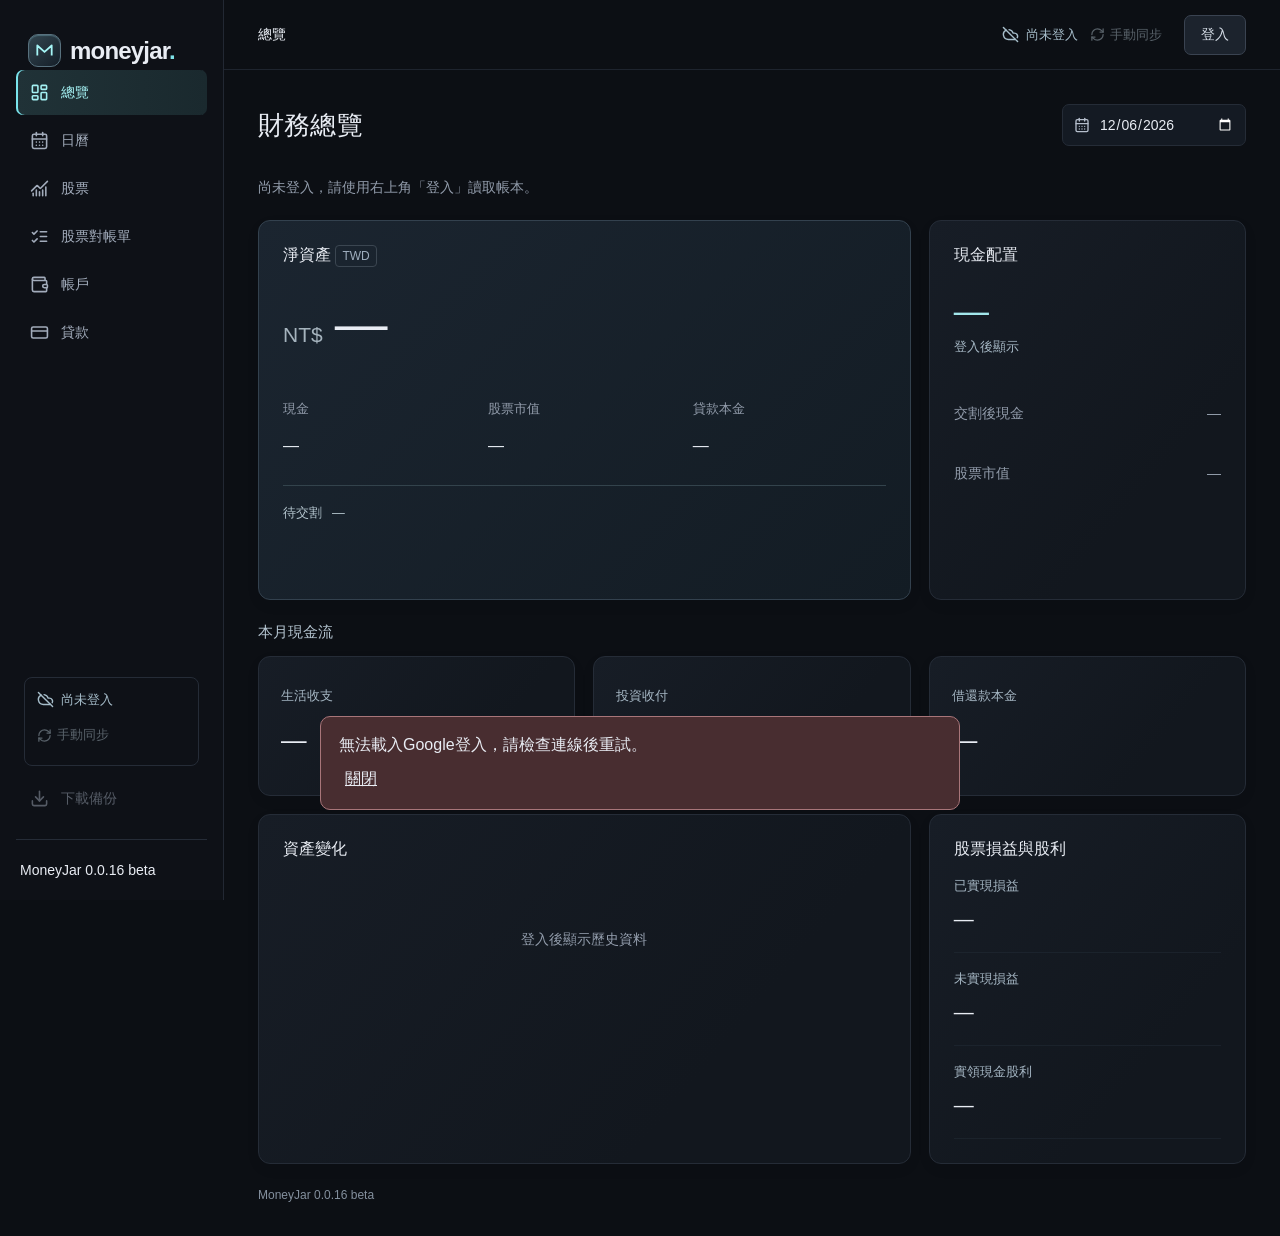
==== commit 22e18fd4: "Publish 0.0.16 dashboard entry and manual sync" ====
--- a/index.html
+++ b/index.html
@@ -7,8 +7,8 @@
     <meta name="description" content="MoneyJar Google Drive 帳本：帳戶、股票、收支、貸款與備份。" />
     <link rel="icon" type="image/svg+xml" href="./favicon.svg" />
     <title>MoneyJar · 財務總覽</title>
-    <script type="module" crossorigin src="./assets/index-C3pN8GaG.js"></script>
-    <link rel="stylesheet" crossorigin href="./assets/index-Dnjtwt-s.css">
+    <script type="module" crossorigin src="./assets/index-CedRpGaE.js"></script>
+    <link rel="stylesheet" crossorigin href="./assets/index-_UIaXgrs.css">
   </head>
   <body><div id="root"></div></body>
 </html>
--- a/assets/index-_UIaXgrs.css
+++ b/assets/index-_UIaXgrs.css
@@ -0,0 +1 @@
+:root{font-family:Inter,-apple-system,BlinkMacSystemFont,PingFang TC,Noto Sans TC,sans-serif;color:#e9edf4;background:#0c0f14;font-synthesis:none;text-rendering:optimizeLegibility;-webkit-font-smoothing:antialiased;color-scheme:dark;font-size:16px;--bg:#0c0f14;--panel:#12171e;--line:#252c37;--muted:#929cab;--cyan:#7fe3e9;--text:#e9edf4}*{box-sizing:border-box}body{margin:0}button,input,select{font:inherit}button,a,input,select{-webkit-tap-highlight-color:transparent}button,a{touch-action:manipulation}button{cursor:pointer}button{color:inherit}a{color:inherit;text-decoration:none}button:disabled{cursor:not-allowed;opacity:.48}button:focus-visible,a:focus-visible,input:focus-visible,select:focus-visible{outline:2px solid var(--cyan);outline-offset:4px}button{border:0;background:none}svg{flex-shrink:0}h1,h2,h3,p{margin:0}h2{font-size:1rem;font-weight:600}h3{font-size:.9375rem;font-weight:600}small{font-size:.875rem}strong{font-weight:600}input,select,button{min-width:0}button:hover:not(:disabled){filter:brightness(1.1)}.app-shell{min-height:100vh}.sidebar{position:fixed;inset:0 auto 0 0;width:224px;background:#0e1117;border-right:1px solid #222833;display:flex;flex-direction:column;padding:34px 16px 0;z-index:30}.brand{display:flex;align-items:center;gap:9px;padding:0 12px;font-size:1.5rem;font-weight:650;letter-spacing:-.8px}.brand-period{color:var(--cyan)}.brand-mark{display:grid;place-items:center;width:33px;height:33px;background:linear-gradient(140deg,#334650,#151f29);border:1px solid #58717e;border-radius:10px;box-shadow:inset 0 1px 1px #91d4e34f}.brand-mark svg{width:23px;fill:none;stroke:#a5f5f6;stroke-width:2.5;stroke-linejoin:round}.book-label{display:flex;align-items:center;gap:9px;margin:37px 2px 32px;padding:12px 9px;border:1px solid var(--line);border-radius:9px}.book-avatar{width:31px;height:33px;display:grid;place-items:center;border:1px solid #4c6270;border-radius:6px;color:#adc6d5;background:#293640;font-size:.875rem}.book-label>div{flex:1}.book-label strong{font-size:.875rem;display:block}.book-label div>span{font-size:.75rem;color:var(--muted);display:block;margin-top:4px}.book-label>svg{color:var(--muted)}.nav-heading{font-size:.75rem;color:#828e9f;padding:0 14px;margin-bottom:12px;letter-spacing:1px}.nav-item{display:flex;align-items:center;gap:12px;width:100%;padding:13px 14px;margin:3px 0;border-radius:7px;color:#a2acbb;font-size:.875rem;white-space:nowrap;text-align:left;min-height:45px}.nav-item.active{color:#a3eff1;background:linear-gradient(90deg,#203237,#1a292e);box-shadow:inset 2px 0 #79e3eb}.nav-item:hover{background:#1a202a}.nav-soon{margin-left:auto;font-size:.75rem;color:#828c9a}.sidebar-bottom{margin-top:auto;padding-top:80px}.local-card{border:1px solid var(--line);background:linear-gradient(140deg,#1b222b,#12171e);border-radius:10px;padding:16px 12px;margin-bottom:14px}.local-card>svg{vertical-align:middle;margin-right:8px;color:#a2b6c1}.local-card strong{font-size:.875rem}.local-card p{font-size:.75rem;line-height:1.7;color:var(--muted);margin-top:8px}.sidebar-footer{margin:18px 0 0;padding:22px 4px;border-top:1px solid var(--line);display:flex;align-items:center;gap:10px;font-size:.875rem}.user-avatar{width:34px;height:34px;display:grid;place-items:center;background:#252c37;border-radius:50%;font-size:.75rem;letter-spacing:1px}.sidebar-footer small{display:block;color:var(--muted);font-size:.75rem;margin-top:4px}.workspace{margin-left:224px}.mode-banner{background:#16292d;border-bottom:1px solid #29444a;color:#b5dce1;padding:9px 34px;display:flex;align-items:center;justify-content:space-between;gap:15px;font-size:.75rem;min-height:39px}.mode-banner>div{display:flex;align-items:center;gap:12px}.mode-banner strong{font-size:.875rem;color:#a4edf0;white-space:nowrap}.mode-banner a,.mode-banner button{display:inline-flex;align-items:center;gap:6px;padding:3px 0;font-size:.75rem;white-space:nowrap}.mode-banner>div:last-child{gap:22px}.empty-banner{background:#1b202d;color:#b6bed2;border-color:#30364a}.topbar{height:70px;display:flex;align-items:center;gap:18px;border-bottom:1px solid #1e242e;padding:0 34px}.breadcrumb{display:flex;align-items:center;gap:12px;font-size:.875rem}.desktop-crumb{display:flex;align-items:center;gap:12px;color:var(--muted)}.breadcrumb strong{font-weight:500}.mobile-brand{display:none}.local-status{display:flex;align-items:center;gap:7px;color:#8d99aa;font-size:.75rem;margin-left:auto}.icon-button{width:36px;height:36px;display:inline-flex;align-items:center;justify-content:center;border-radius:7px;color:#a5b0c0;flex-shrink:0}.icon-button:hover{background:#ffffff0a}.main-content{padding:34px;max-width:1536px;margin:auto}.page-heading{display:flex;justify-content:space-between;align-items:center;gap:20px;margin-bottom:30px}.eyebrow{font-size:.75rem;letter-spacing:1.6px;color:#82919e;font-weight:500}.page-heading h1{font-size:1.75rem;font-weight:550;letter-spacing:.2px;margin-top:10px}.accent-dot{color:var(--cyan);padding-left:2px}.page-heading p{color:#929cab;font-size:.875rem;margin-top:10px;line-height:1.6}.heading-actions{display:flex;gap:12px;align-items:center}.primary,.secondary,.danger-button{display:inline-flex;align-items:center;justify-content:center;gap:8px;border-radius:7px;min-height:42px;padding:10px 16px;font-size:.875rem;font-weight:600;white-space:nowrap}.primary{background:linear-gradient(145deg,#a0eff0,#72d7e2);color:#092229;border:1px solid #acfcfa;box-shadow:inset 0 1px #e0fffe80,0 4px 18px #4bc9d012}.secondary{border:1px solid #3a4351;background:#1c232d;color:#d4dce6}.period-select{border:1px solid var(--line);border-radius:7px;display:flex;align-items:center;gap:8px;padding:0 11px;height:42px;background:#141a23;color:#b5becc}.period-select select{border:0;background:none;appearance:none;color:#d4dce6;font-size:.875rem;cursor:pointer;padding:9px 0}.dashboard-grid{display:grid;grid-template-columns:repeat(6,minmax(0,1fr));gap:18px}.panel{background:linear-gradient(130deg,#171d26,#12171e 70%);border:1px solid var(--line);border-radius:12px;min-width:0;box-shadow:0 5px 16px #0000000a}.panel-top{display:flex;align-items:center;justify-content:space-between;gap:12px;position:relative;z-index:1}.panel-label{font-size:.9375rem;display:flex;align-items:center;gap:9px}.small-tag{border:1px solid #3b4651;border-radius:4px;padding:3px 6px;font-size:.75rem;color:#9faebe;font-weight:400;white-space:nowrap}.subtle{font-size:.75rem;color:var(--muted)}.net-panel{grid-column:span 4;padding:22px 26px 20px;position:relative;overflow:hidden;background:radial-gradient(ellipse at 90% 0,#17303980,transparent 55%),linear-gradient(135deg,#191f2a,#121920);border-color:#33414e}.net-number{font-size:3.3rem;font-weight:500;letter-spacing:-1.8px;font-variant-numeric:tabular-nums;line-height:1.3;margin:10px 0 8px;position:relative;z-index:1}.net-number>span:first-child{font-size:1.3125rem;color:#a5b3bd;letter-spacing:0;margin-right:12px;font-weight:400}.net-meta{display:flex;align-items:center;gap:12px;font-size:.75rem;color:#95a5b1;position:relative}.quiet-chip{background:#7497a014;padding:4px 7px;color:#b6c8cf;border-radius:4px}.aurora{position:absolute;right:-70px;top:-70px;width:440px;height:260px;border-radius:50%;background:conic-gradient(from 100deg,transparent 0deg,#94e6ed16 70deg,#3fd7cd16 115deg,transparent 145deg,#bad9fe15 200deg,transparent 290deg);filter:blur(16px);transform:rotate(-20deg);animation:aurora-flow 16s ease-in-out infinite alternate;pointer-events:none}.aurora:after{content:"";position:absolute;inset:50px 5px;border-top:1px solid #c2feff65;border-radius:50%;transform:rotate(-20deg);box-shadow:0 -12px 45px #83dce527}.chart-wrap{position:relative;margin:27px 0 16px;padding-left:45px}.wealth-chart{width:100%;height:143px;display:block;color:#63798634;overflow:visible}.chart-line,.chart-area{transition:d .55s ease}.chart-line{stroke-dasharray:1;stroke-dashoffset:0;animation:chart-reveal 1.1s .1s both}.wealth-chart circle{transition:cy .55s}.chart-scale{position:absolute;left:0;top:9px;bottom:40px;display:flex;flex-direction:column;justify-content:space-between;font-size:.75rem;color:#8b9ca8}.chart-months{display:flex;justify-content:space-between;color:#91a1ae;font-size:.75rem;margin-top:8px}.chart-note{text-align:right;font-size:.75rem;color:#8598a7;margin-top:10px}.net-bottom{display:flex;gap:0;border-top:1px solid #36414c70;padding-top:16px}.net-bottom>span{color:#9cabb7;font-size:.75rem;flex:1}.net-bottom>span+span{border-left:1px solid #36414c80;padding-left:24px}.net-bottom strong{display:block;color:#d5dfe7;font-size:.9375rem;margin-top:7px;font-variant-numeric:tabular-nums;font-weight:500}.allocation-panel{grid-column:span 2;padding:25px 23px 18px}.allocation-ring{width:190px;height:190px;border-radius:50%;margin:21px auto 17px;background:conic-gradient(from -90deg,#7fe3e9 0deg var(--cash-angle),#354857 var(--cash-angle) 358deg,#12171e 358deg 360deg);display:grid;place-items:center;box-shadow:0 0 32px #83c3dd08;position:relative;transition:filter .3s}.allocation-ring:after{content:"";position:absolute;inset:11px;border:1px solid #668b9b40;border-radius:50%;pointer-events:none}.allocation-ring>div{width:157px;height:157px;border-radius:50%;background:radial-gradient(ellipse at top,#202c38,#141a23 75%);display:flex;align-items:center;justify-content:center;flex-direction:column;box-shadow:0 0 0 1px #101720,inset 0 0 18px #0a1019}.allocation-ring span{color:#a0abb7;font-size:.75rem}.allocation-ring strong{font-size:1.875rem;font-variant-numeric:tabular-nums;font-weight:500;margin:6px 0}.allocation-ring small{color:#8c9ca9;font-size:.75rem}.allocation-ring[data-asset=cash]{filter:drop-shadow(0 0 8px #7fe3e927)}.asset-legend{display:flex;flex-direction:column;gap:3px}.asset-legend button{display:flex;align-items:center;gap:9px;text-align:left;width:100%;padding:9px 7px;border-radius:6px;font-size:.875rem;color:#aab7c4}.asset-legend button.selected{background:#88a9bc0a}.asset-legend strong{margin-left:auto;font-size:.875rem;font-weight:500;color:#dde3eb}.legend-dot{width:7px;height:7px;border-radius:2px}.property-dot{background:#68879b}.cash-dot{background:#7fe3e9}.stock-dot{background:#6b658c}.stat-card{grid-column:span 2;padding:20px;text-align:left;display:grid;grid-template-columns:auto 1fr;align-content:start;gap:14px 10px;transition:border-color .2s,transform .2s}.stat-card:hover{border-color:#506a78;transform:translateY(-2px)}.stat-icon{width:33px;height:33px;border:1px solid #38505b;background:#24323b;border-radius:8px;display:inline-flex;align-items:center;justify-content:center;color:#b1dce2;flex-shrink:0}.stat-icon.violet{color:#c5c2f1;border-color:#4b475e;background:#2b283e}.stat-title{display:flex;align-items:center;justify-content:space-between;font-size:.875rem;color:#b1bac7;gap:5px}.stat-title svg{color:#738594}.stat-card>strong{grid-column:1/-1;font-size:1.65rem;font-weight:500;letter-spacing:-.45px;font-variant-numeric:tabular-nums}.positive{color:#a2e8d5}.stat-foot{display:flex;align-items:center;justify-content:space-between;gap:8px;grid-column:1/-1;font-size:.75rem;color:#98a4b4;line-height:1.5}.stat-foot>span{font-size:.75rem;color:#8693a3}.tiny-tag{border:1px solid #3a444e;border-radius:3px;padding:1px 3px;white-space:nowrap}.activity-panel{grid-column:span 3;padding:24px 22px 12px}.activity-panel .panel-top>div{display:flex;align-items:baseline;gap:12px}.text-button{color:#b3c4cf;display:inline-flex;align-items:center;gap:7px;font-size:.75rem;padding:5px 0;white-space:nowrap}.activity-list{margin-top:18px}.activity-row{display:flex;align-items:center;gap:12px;width:100%;padding:16px 0;text-align:left;border-top:1px solid #252d3760}.activity-row:first-child{border-top:0}.activity-icon{width:35px;height:35px;background:#222a35;border:1px solid #313d4b;border-radius:50%;display:grid;place-items:center;color:#aebdd0}.activity-icon.income{background:#1e322f;color:#a0dccc;border-color:#334d48}.activity-icon.interest{color:#c4b89c;background:#302e27;border-color:#444137}.activity-name{min-width:0}.activity-name strong,.activity-name small,.activity-amount strong,.activity-amount small{display:block}.activity-name strong{font-size:.875rem;font-weight:500}.activity-name small{color:#939fae;font-size:.75rem;margin-top:6px}.activity-amount{margin-left:auto;text-align:right;font-variant-numeric:tabular-nums}.activity-amount strong{font-size:.875rem;font-weight:500}.activity-amount small{font-size:.75rem;color:#929fae;margin-top:6px}.loan-panel{grid-column:span 3;padding:24px 22px}.loan-title{display:flex;gap:11px;align-items:center;margin-top:23px}.loan-title>div{flex:1}.loan-title strong{font-size:.875rem;font-weight:500}.loan-title small{font-size:.75rem;display:block;color:#94a2b2;margin-top:7px;letter-spacing:.15px}.loan-values{display:flex;justify-content:space-between;margin:23px 0 17px}.loan-values>span{font-size:.75rem;color:#9daab8}.loan-values>span:last-child{text-align:right}.loan-values strong{display:block;font-weight:500;font-size:1.8rem;color:#d9e4ed;margin-top:7px;font-variant-numeric:tabular-nums}.loan-values small{font-size:.75rem;color:#9caeba;margin-left:6px}.loan-bar{height:5px;border-radius:4px;background:#293440;overflow:hidden}.loan-bar>div{height:100%;border-radius:4px;background:linear-gradient(90deg,#658b9d,#a1ced8);transition:width .6s}.loan-meta{display:flex;justify-content:space-between;font-size:.75rem;color:#91a1ae;margin-top:9px;gap:8px}.loan-note{display:flex;align-items:flex-start;gap:8px;color:#9eacb9;font-size:.75rem;line-height:1.8;padding-top:19px}.loan-note svg{margin-top:2px}.outlook-strip{grid-column:1/-1;display:flex;align-items:center;gap:12px;border:1px solid #272e3a;border-radius:9px;background:linear-gradient(100deg,#181d28,#10151c);padding:17px 22px}.outlook-icon{display:grid;place-items:center;width:32px;height:32px;border-radius:8px;background:#282c3e;color:#acb9d9}.outlook-strip>div{display:flex;align-items:center;gap:20px;flex:1}.outlook-strip strong{font-size:.875rem;font-weight:500}.outlook-strip>div>span{font-size:.75rem;color:#99a3b3}.page-footer{display:flex;justify-content:space-between;gap:12px;color:#84909e;font-size:.75rem;margin-top:24px}.page-footer>span{display:flex;align-items:center;gap:8px}.page-footer i{height:3px;width:3px;background:#657582;border-radius:50%}.mobile-nav{display:none}.empty-intro{display:flex;align-items:center;gap:15px;border:1px solid #394154;background:linear-gradient(115deg,#202536,#17232e);padding:23px;border-radius:12px;margin-bottom:20px}.intro-icon{display:grid;place-items:center;width:44px;height:44px;color:#adc6e1}.empty-intro>div{flex:1}.empty-intro strong{font-size:1rem;font-weight:500}.empty-intro p{font-size:.875rem;color:#a5b0c2;line-height:1.8;margin-top:6px}.ring-empty{background:#2b3541}.chart-empty{height:215px;display:flex;align-items:center;justify-content:center;gap:15px;flex-direction:column;color:#93a6b5;font-size:.875rem;position:relative;text-align:center}.chart-empty>div{height:1px;background:linear-gradient(90deg,transparent,#68879575,transparent);width:90%;margin-top:18px}.section-empty{min-height:235px;display:flex;align-items:center;justify-content:center;flex-direction:column;text-align:center;gap:12px;color:#9baabc}.section-empty strong{font-size:.9375rem;font-weight:500;color:#c6d0df}.section-empty p{font-size:.875rem}.modal{width:min(540px,calc(100% - 36px));max-height:calc(100dvh - 64px);background:linear-gradient(135deg,#1b222e,#131a23);border:1px solid #465563;border-radius:15px;padding:26px;color:var(--text);box-shadow:0 40px 100px #000a;overflow:auto;animation:modal-in .24s ease-out;scrollbar-width:thin;scrollbar-color:#526575 transparent}.modal::backdrop{background:#040a13bd;-webkit-backdrop-filter:blur(7px);backdrop-filter:blur(7px)}body:has(dialog[open]){overflow:hidden}.modal-wide{width:min(690px,calc(100% - 36px))}.modal-head{display:flex;align-items:center;justify-content:space-between;gap:20px;margin-bottom:22px}.modal-head h2{font-size:1.375rem;font-weight:500;margin-top:9px}.modal-copy{font-size:.9375rem;line-height:1.85;color:#b6c1cf;margin-bottom:22px}.new-options{display:flex;flex-direction:column;gap:9px}.new-options button{border:1px solid #343f4e;background:#202b38;display:flex;align-items:center;gap:15px;padding:17px;border-radius:9px;text-align:left}.new-options button:first-child{border-color:#648f99;color:#b1f0f2;background:linear-gradient(130deg,#29434b,#21313d)}.new-options button>span{flex:1;font-size:.9375rem}.new-options strong{display:block;font-size:1rem}.new-options small{display:block;font-size:.875rem;font-weight:400;color:#b0c2cb;margin-top:5px}.new-options button:disabled small{font-size:.75rem}.detail-rows{margin:25px 0}.detail-rows>div{display:flex;align-items:baseline;justify-content:space-between;gap:18px;padding:16px 0;border-top:1px solid #343e4a;font-size:.875rem;line-height:1.6}.detail-rows dt{color:#a9b6c5}.detail-rows dd{margin:0;text-align:right;font-variant-numeric:tabular-nums}.detail-footer{display:flex;align-items:center;justify-content:space-between;gap:12px}.detail-footer>span{color:#a3b2c0;font-size:.75rem}.dialog-actions{display:flex;justify-content:flex-end;gap:12px}.form-banner{display:flex;align-items:flex-start;gap:9px;color:#b9dbe0;background:#22384070;border:1px solid #45616b80;border-radius:7px;padding:12px;font-size:.875rem;line-height:1.65;margin-bottom:25px}.form-banner svg{margin-top:2px}.stock-form{display:flex;flex-direction:column;gap:17px}.form-step{display:flex;align-items:center;gap:10px;margin-top:6px}.form-step>span:first-child{font-size:.75rem;color:#8ac8d0;border:1px solid #466470;border-radius:5px;padding:4px 5px;font-variant-numeric:tabular-nums}.form-step .subtle{margin-left:auto}.field-grid{display:grid;grid-template-columns:1fr 1fr;gap:16px}.stock-form label{display:flex;flex-direction:column;gap:9px;font-size:.875rem;color:#c1cad7}.stock-form input:not([type=checkbox]),.stock-form select{width:100%;border:1px solid #3a4656;border-radius:6px;background:#111925;color:#e1e7f0;min-height:44px;padding:11px 12px;font-size:1rem;box-shadow:inset 0 1px 3px #030a1360}.stock-form input::placeholder{color:#7f8ea1}.input-icon{position:relative}.input-icon>svg{position:absolute;left:12px;top:14px;color:#99acbe}.input-icon input{padding-left:37px!important}.inline-hint{font-size:.875rem;line-height:1.7;color:#a2b5c5}.badge{display:inline-block;padding:2px 6px;font-size:.75rem;border:1px solid #557f86;color:#a0dbe1;border-radius:3px;margin-right:5px}.stock-form label.check-label{flex-direction:row;align-items:center;font-size:.875rem;gap:8px}.check-label input{width:17px;height:17px;accent-color:#85e6ed;margin:0}.field-help{font-size:.75rem;line-height:1.8;color:#94a8b9;margin-top:-5px}.field-help a{color:var(--cyan);margin-left:8px}.quantity-input{display:flex}.quantity-input input{border-radius:6px 0 0 6px!important}.quantity-input select{width:75px;border-left:0;border-radius:0 6px 6px 0}.trade-summary{padding:17px;border:1px solid #3f5866;background:#20313e70;border-radius:9px;display:flex;align-items:center;gap:18px;color:#aed1da}.trade-summary>div{flex:1;min-width:0}.trade-summary>div>span{font-size:.75rem;color:#a6b9c9;display:block}.trade-summary strong{display:block;font-size:1.375rem;font-variant-numeric:tabular-nums;margin-top:9px;overflow-wrap:anywhere;font-weight:500}.trade-summary>span{font-size:.75rem;display:flex;align-items:center;gap:5px}.form-footer{display:flex;flex-direction:column;gap:12px;border-top:1px solid #303c4c;padding-top:20px;margin-top:3px}.form-footer>span{font-size:.75rem;color:#a5b3c3}.form-footer>div{display:flex;justify-content:flex-end;gap:12px}.error-message{border:1px solid #a2626680;background:#3b242c;color:#ffb5bc;font-size:.875rem;line-height:1.8;border-radius:7px;padding:13px;overflow-wrap:anywhere;margin-bottom:15px}.error-message button{display:block;text-decoration:underline;margin-top:8px}.discard-prompt{background:#3b3030;border:1px solid #775354;border-radius:8px;padding:15px;font-size:.875rem}.discard-prompt p{margin-bottom:12px}.danger-button{background:#674146;color:#ffd3d5;margin-left:10px}.draft-list{border-top:1px solid #38495a;margin-top:14px;padding:19px 0 4px}.draft-list h3{font-size:.875rem;color:#a9cbd2}.draft-list h3 span{font-size:.75rem;margin-left:6px;background:#344b58;padding:2px 5px;border-radius:3px}.draft-row{display:flex;align-items:center;justify-content:space-between;width:100%;text-align:left;gap:10px;padding:15px 0;animation:row-in .4s ease-out}.draft-row>span:first-child{min-width:0}.draft-row strong{font-size:.875rem;display:block;overflow-wrap:anywhere}.draft-row small{font-size:.75rem;color:#97aabc;display:block;margin-top:7px}.draft-row>span:last-child{display:flex;align-items:center;gap:4px;flex-shrink:0;font-size:.75rem;color:#b2d0d6}.toast{position:fixed;bottom:25px;left:50%;transform:translate(-50%);display:flex;align-items:center;gap:10px;max-width:calc(100vw - 30px);padding:10px 12px 10px 18px;border:1px solid #5e969a;background:#223b40;box-shadow:0 8px 50px #0009;border-radius:10px;color:#cfefef;z-index:80;font-size:.875rem;animation:modal-in .2s ease-out}.toast>span{min-width:0}.settings-block{border-top:1px solid #354252;padding:20px 0 0;margin-top:20px}.settings-block p{font-size:.875rem;line-height:1.8;color:#aebccc;margin:10px 0}.segmented{display:flex;padding:4px;background:#0d1520;border:1px solid #39475b;border-radius:8px;gap:4px;margin-top:15px}.segmented button{flex:1;padding:10px;border-radius:5px;font-size:.875rem;color:#97aabd}.segmented button[aria-pressed=true]{background:#2b4651;color:#cbf2f6}.settings-links{display:grid;grid-template-columns:1fr 1fr;gap:15px;margin-top:14px}.entrance{animation:panel-in .6s both}.entrance:nth-child(2){animation-delay:.08s}.entrance:nth-child(3){animation-delay:.13s}.entrance:nth-child(4){animation-delay:.18s}.entrance:nth-child(5){animation-delay:.22s}.entrance:nth-child(6){animation-delay:.26s}.entrance:nth-child(7){animation-delay:.3s}@keyframes panel-in{0%{opacity:0;transform:translateY(12px)}to{opacity:1;transform:translateY(0)}}@keyframes chart-reveal{0%{stroke-dashoffset:1}to{stroke-dashoffset:0}}@keyframes aurora-flow{0%{transform:translate3d(-15px,10px,0) rotate(-20deg);opacity:.55}to{transform:translate3d(25px,-5px,0) rotate(20deg);opacity:1}}@keyframes modal-in{0%{opacity:0;translate:0 12px}to{opacity:1;translate:0 0}}@keyframes row-in{0%{opacity:0;transform:translateY(-8px);background:#39617155}to{opacity:1;transform:translateY(0);background:transparent}}[data-motion=low] .aurora{animation:none;opacity:.65}[data-paused=true] *{animation-play-state:paused!important}[data-motion=off] *,[data-motion=off] *:after{animation:none!important;transition:none!important;scroll-behavior:auto!important}@media(min-width:1500px){.main-content{padding:42px}.page-heading{margin-bottom:34px}.dashboard-grid{gap:22px}.net-panel{padding:25px 30px}.wealth-chart{height:160px}}@media(max-width:1200px){.sidebar{width:196px;padding-left:10px;padding-right:10px}.workspace{margin-left:196px}.brand{font-size:1.3rem}.main-content{padding:25px}.topbar,.mode-banner{padding-left:25px;padding-right:25px}.page-heading{align-items:flex-start;flex-direction:column;gap:18px}.heading-actions{align-self:flex-end;margin-top:-4px}.page-heading h1{font-size:1.75rem}.stat-card{padding:17px 14px}.stat-card>strong{font-size:1.375rem}.stat-foot{flex-wrap:wrap}.allocation-panel{padding-left:15px;padding-right:15px}.allocation-ring{width:166px;height:166px;margin-top:30px;margin-bottom:30px}.allocation-ring>div{width:136px;height:136px}.activity-panel,.loan-panel{padding:20px 17px}.activity-panel .panel-top>div{display:block}.activity-panel .panel-top .subtle{display:block;margin-top:7px}.outlook-strip>div{display:block}.outlook-strip>div>span{display:block;margin-top:7px}}@media(max-width:950px){.sidebar{width:182px}.workspace{margin-left:182px}.nav-item{padding:12px 10px;font-size:.875rem;gap:9px}.nav-soon{display:none}.mode-banner{align-items:flex-start}.mode-banner>div:first-child{flex-wrap:wrap;gap:7px}.mode-banner>div:first-child>span{flex-basis:100%;font-size:.75rem}.mode-banner>div:last-child{gap:10px}.main-content{padding:22px}.dashboard-grid{gap:14px}.net-panel{grid-column:span 6}.allocation-panel{grid-column:span 6;display:grid;grid-template-columns:1fr 1fr;align-items:center;gap:0 30px;padding:22px}.allocation-panel .panel-top{grid-column:1/-1}.allocation-ring{margin:20px auto 0}.asset-legend{margin-top:20px}.stat-card{grid-column:span 2}.stat-card>strong{font-size:1.125rem}.stat-card .stat-icon{display:none}.stat-title{grid-column:1/-1;font-size:.75rem}.activity-panel,.loan-panel{grid-column:span 6}.activity-panel .panel-top>div{display:flex;align-items:center}.activity-panel .panel-top .subtle{margin-top:0}.page-footer{flex-direction:column}.local-status{font-size:.75rem}}@media(max-width:700px){.sidebar{display:none}.workspace{margin-left:0}.mode-banner{padding:9px 16px;gap:10px;min-height:62px;position:sticky;top:0;z-index:35;-webkit-backdrop-filter:blur(15px);backdrop-filter:blur(15px);background:#14282eef}.mode-banner>div:first-child{gap:5px}.mode-banner>div:first-child>span{font-size:.75rem;line-height:1.5;max-width:190px}.mode-banner strong{font-size:.75rem}.mode-banner>div:last-child{flex-direction:column;gap:5px;align-items:flex-end}.mode-banner button,.mode-banner a{font-size:.75rem;min-height:23px}.mode-banner svg{width:13px}.topbar{height:62px;padding:0 18px;gap:8px}.desktop-crumb{display:none}.mobile-brand{display:block;font-size:1.125rem;letter-spacing:-.6px;color:#dfeaf1;font-weight:600}.breadcrumb{gap:13px}.breadcrumb strong{font-size:.75rem;border-left:1px solid #364350;padding-left:13px}.local-status{margin-left:auto;font-size:.75rem;max-width:95px;line-height:1.6;gap:4px}.local-status svg{display:none}.topbar>.icon-button{width:24px}.main-content{padding:27px 16px 96px}.page-heading{gap:20px;margin-bottom:20px}.eyebrow{font-size:.75rem;letter-spacing:1.3px}.page-heading h1{font-size:1.45rem;margin-top:9px;letter-spacing:0}.page-heading p{font-size:.75rem;margin-top:9px}.heading-actions{align-self:stretch;justify-content:space-between;margin:0}.period-select{height:40px}.period-select select{font-size:.75rem}.heading-actions>.primary{height:40px;min-height:40px;padding:8px 17px;font-size:.875rem}.dashboard-grid{gap:14px}.net-panel{padding:18px 18px 19px}.panel-label{font-size:.875rem}.net-panel>.panel-top>.icon-button{height:25px;width:27px}.net-number{font-size:2.65rem;margin:13px 0 9px;letter-spacing:-1.7px}.net-number>span:first-child{font-size:1rem;margin-right:10px}.net-meta{font-size:.75rem;gap:10px}.chart-wrap{margin-top:22px;padding-left:36px}.wealth-chart{height:119px}.chart-scale{font-size:.75rem;bottom:39px}.chart-months,.chart-note{font-size:.75rem}.net-bottom{padding-top:15px}.net-bottom>span{font-size:.75rem}.net-bottom>span+span{padding-left:16px}.net-bottom strong{font-size:.875rem}.allocation-panel{padding:19px 18px;gap:0 15px}.allocation-panel .panel-top{grid-column:1/-1}.allocation-panel h2{font-size:.875rem}.allocation-ring{width:139px;height:139px;margin-top:16px}.allocation-ring>div{width:113px;height:113px}.allocation-ring strong{font-size:1.5rem;margin:4px 0}.allocation-ring span,.allocation-ring small{font-size:.75rem}.allocation-ring:after{inset:8px}.asset-legend{margin-top:13px}.asset-legend button{padding:10px 0;gap:6px;font-size:.75rem}.asset-legend strong{font-size:.75rem}.asset-legend svg{width:12px}.legend-dot{width:6px;height:6px}.stat-card{grid-column:span 6;padding:17px 18px;grid-template-columns:auto 1fr auto;gap:7px 11px;align-items:center}.stat-card .stat-icon{display:inline-flex;grid-row:span 2;width:34px;height:34px}.stat-title{grid-column:2;grid-row:1;font-size:.875rem;justify-content:flex-start}.stat-title svg{display:none}.stat-card>strong{grid-column:3;grid-row:1;font-size:1.25rem;letter-spacing:-.3px;text-align:right}.stat-foot{grid-column:2/-1;grid-row:2;font-size:.75rem;flex-wrap:nowrap}.stat-foot>span{font-size:.75rem}.stat-card:hover{transform:none}.activity-panel,.loan-panel{padding:21px 18px 14px}.activity-panel .panel-top>div{display:block}.activity-panel .panel-top .subtle{display:block;margin-top:7px;font-size:.75rem}.activity-panel h2,.loan-panel h2{font-size:.875rem}.activity-list{margin-top:6px}.activity-row{padding:16px 0;gap:10px}.activity-name strong{font-size:.875rem}.activity-name small{font-size:.75rem}.activity-amount strong{font-size:.875rem}.loan-panel{padding-bottom:20px}.loan-title{margin-top:22px}.loan-title strong{font-size:.875rem}.loan-values{margin-top:22px}.outlook-strip{padding:17px 14px;gap:10px;flex-wrap:wrap}.outlook-strip strong{font-size:.75rem}.outlook-strip>div>span{font-size:.75rem}.outlook-strip .text-button{font-size:.75rem}.outlook-icon{width:28px;height:30px}.page-footer{font-size:.75rem;line-height:1.6;margin-top:22px}.mobile-nav{position:fixed;bottom:0;left:0;right:0;display:flex;justify-content:space-around;padding:10px 5px max(10px,env(safe-area-inset-bottom));height:auto;min-height:70px;border-top:1px solid #33414d;background:#111b24f5;-webkit-backdrop-filter:blur(16px);backdrop-filter:blur(16px);z-index:40;box-shadow:0 -5px 35px #0002}.mobile-nav>button{display:flex;flex-direction:column;align-items:center;justify-content:center;gap:5px;min-width:52px;min-height:48px;font-size:.75rem;color:#a3afbf}.mobile-nav>.active{color:#a8e7ee}.mobile-nav>.mobile-add{color:#90eaf1}.mobile-add>svg{background:#28454e;border:1px solid #5a8792;border-radius:7px;width:29px;height:27px;padding:3px}.empty-intro{padding:17px;flex-wrap:wrap;gap:8px}.intro-icon{width:30px}.empty-intro>div{flex-basis:calc(100% - 40px)}.empty-intro strong{font-size:.875rem}.empty-intro p{font-size:.75rem}.empty-intro a{margin-top:8px;width:100%}.chart-empty{height:190px;font-size:.75rem;line-height:1.8}.modal,.modal-wide{width:100%;max-width:100%;max-height:calc(100dvh - 22px);margin:auto 0 0;border-radius:17px 17px 0 0;border-left:0;border-right:0;border-bottom:0;padding:23px 19px max(24px,env(safe-area-inset-bottom));overscroll-behavior:contain}.modal-head{margin-bottom:20px}.modal-head h2{font-size:1.25rem}.modal-copy{font-size:.9375rem}.field-grid{gap:14px}.stock-form label{font-size:.875rem}.stock-form input:not([type=checkbox]),.stock-form select{padding:11px 9px;font-size:1rem}.form-step .subtle{font-size:.75rem}.form-step h3{font-size:.875rem}.form-banner{font-size:.75rem}.form-footer>div{display:grid;grid-template-columns:1fr 2fr;gap:10px}.form-footer .primary,.form-footer .secondary{font-size:.875rem;padding:12px}.trade-summary{padding:14px;gap:8px}.trade-summary strong{font-size:1.1875rem}.trade-summary>span{font-size:.75rem}.trade-summary>svg{width:16px}.quantity-input select{width:63px}.detail-rows>div{font-size:.875rem;gap:12px;flex-wrap:wrap}.detail-rows dd{margin-left:auto}.detail-footer>span{font-size:.75rem}.toast{bottom:84px;left:16px;right:16px;transform:none;max-width:none;font-size:.875rem;padding-left:12px}.toast>span{flex:1}.aurora{animation-duration:24s;filter:blur(13px);width:290px;height:220px}.settings-links{gap:18px}.new-options small{font-size:.75rem}.new-options button{padding:16px}.empty-banner{background:#202736f5}}@media(max-width:380px){.main-content{padding-left:12px;padding-right:12px}.page-heading h1{font-size:1.35rem}.net-number{font-size:2.45rem}.allocation-panel{padding-left:16px;padding-right:16px;gap:0 10px}.stat-card{padding-left:14px;padding-right:14px;gap:7px 8px}.stat-card>strong{font-size:1.1875rem}.stat-title{font-size:.75rem}.modal{padding-left:16px;padding-right:16px}.field-grid{grid-template-columns:1fr}.form-step .subtle{font-size:.75rem}.trade-summary>svg{display:none}}@media(prefers-reduced-motion:reduce){*,*:before,*:after{animation:none!important;transition:none!important;scroll-behavior:auto!important}}.stat-title,.mobile-nav>button,.asset-legend button,.asset-legend strong{font-size:.875rem}.wealth-chart circle{r:3px}.ring-actions{position:absolute;inset:0;width:100%;height:100%;z-index:2;overflow:visible}.ring-actions circle{pointer-events:stroke;cursor:pointer}.ring-actions circle:focus-visible{outline:none;stroke:#d2f9ff80}.allocation-ring[data-asset=cash]{background:conic-gradient(from -90deg,#b6faff 0deg var(--cash-angle),#293a47 var(--cash-angle) 358deg,#12171e 358deg 360deg)}.modal-head{position:sticky;top:-26px;z-index:5;margin:-26px -26px 22px;padding:24px 26px 18px;background:#1b232ff5;border-bottom:1px solid #364351;-webkit-backdrop-filter:blur(12px);backdrop-filter:blur(12px)}@media(max-width:700px){.modal-head{top:-23px;margin:-23px -19px 22px;padding:21px 19px 16px}.modal-head .eyebrow{font-size:.75rem}}@media(max-width:380px){.modal-head{margin-left:-16px;margin-right:-16px;padding-left:16px;padding-right:16px}}.page-heading>h1{font-size:1.65rem;font-weight:550;margin:0}.period-select input{border:0;background:transparent;color:var(--text);font:inherit;font-size:.875rem;min-width:0}.cash-hero{display:flex;flex-direction:column;min-height:380px}.cash-hero .net-number{margin-top:24px;overflow-wrap:anywhere}.cash-breakdown{display:grid;grid-template-columns:1fr 1fr;gap:14px;position:relative;z-index:1;margin:30px 0}.cash-breakdown button{display:grid;grid-template-columns:1fr auto;text-align:left;gap:10px;padding:18px;border:1px solid #3b505b;background:#16263188;border-radius:8px}.cash-breakdown button>span{font-size:.875rem;color:#acbec9;grid-column:1/-1}.cash-breakdown strong{font-size:1.7rem;font-weight:500}.cash-breakdown small{font-size:.75rem;color:#a4b8c5}.cash-breakdown svg{align-self:center;color:var(--cyan)}.cash-hero .net-bottom{margin-top:auto}.cash-accounts-ring{background:conic-gradient(#73dae3,#4a697a,#73dae3)}.asset-legend button>span{min-width:0;overflow-wrap:anywhere}.asset-legend button>strong{white-space:nowrap}.activity-name strong{overflow-wrap:anywhere}.activity-amount{flex-shrink:0}.demo-draft-panel{margin-top:18px;padding:22px}.demo-draft-panel .draft-row strong{overflow-wrap:anywhere;min-width:0}.section-toolbar{display:flex;gap:15px;align-items:center;justify-content:space-between;margin-bottom:22px;flex-wrap:wrap}.section-toolbar .segmented{margin:0;flex-shrink:0}.section-toolbar .segmented button{white-space:nowrap;flex:0 0 auto}.month-control{display:flex;align-items:center;gap:5px}.month-control input,.ledger-filters input,.ledger-filters select,.reset-confirm>input{border:1px solid #3a4656;background:#141d28;color:var(--text);border-radius:6px;padding:11px 12px;font:inherit;font-size:.875rem;min-height:42px;min-width:0}.month-control input{width:170px}.ledger-filters{display:flex;align-items:center;flex-wrap:wrap;gap:12px;margin-bottom:19px}.search-field{display:flex;align-items:center;border:1px solid #3a4656;background:#141d28;border-radius:6px;padding-left:12px;flex:1;min-width:210px}.search-field>svg{color:#94a8b9}.search-field input{border:0;background:none;flex:1;width:100%;outline-offset:0}.inline-check{display:flex;align-items:center;gap:6px;font-size:.875rem;color:#afbac8}.inline-check input{accent-color:var(--cyan);min-height:0}.list-meta{display:flex;align-items:center;justify-content:space-between;font-size:.875rem;color:#a2b2c2;margin:15px 0;gap:10px}.list-meta .text-button{margin-left:8px}.table-heading,.transaction-row{display:grid;grid-template-columns:108px minmax(0,1fr) minmax(100px,160px) 78px;gap:16px;align-items:center;padding:17px 22px;width:100%;text-align:left}.table-heading{font-size:.75rem;color:#95a6b8;background:#202a3650;border-radius:12px 12px 0 0}.table-heading span:nth-child(3){text-align:right}.transaction-row{border-top:1px solid #2b374440;font-size:.875rem;animation:row-in .3s ease-out}.transaction-row:hover{background:#26364250}.row-date{color:#a8b5c3;font-variant-numeric:tabular-nums;font-size:.8125rem}.row-description{min-width:0}.row-description>strong{display:block;overflow-wrap:anywhere;line-height:1.6;font-weight:500}.row-description small{display:block;line-height:1.7;color:#8fa4b8;margin-top:5px;overflow-wrap:anywhere}.row-amount{text-align:right;font-weight:500;font-variant-numeric:tabular-nums;overflow-wrap:anywhere}.status-chip{font-size:.75rem;border:1px solid #3b4d60;border-radius:4px;padding:4px 6px;color:#aec0cf;white-space:nowrap;text-align:center;width:max-content}.status-chip.review,.review-label{color:#edcc8b;border-color:#866e47}.pagination{display:flex;align-items:center;justify-content:center;gap:20px;margin-top:24px;font-size:.875rem}.calendar-panel{padding:18px}.calendar-grid{display:grid;grid-template-columns:repeat(7,minmax(0,1fr));gap:5px}.weekdays{margin-bottom:9px;color:#9baab9;font-size:.75rem;text-align:center}.calendar-day{min-height:103px;min-width:0;border:1px solid #2f3d4d;background:#17212b;border-radius:6px;display:flex;align-items:flex-start;flex-direction:column;gap:6px;padding:9px;text-align:left;overflow-wrap:anywhere}.calendar-day>strong{font-size:.875rem;font-weight:500}.calendar-day.selected{border-color:#8fe9ee;background:#233c45}.calendar-day.today>strong{color:#7fe3e9}.day-event{font-size:.75rem;padding:2px 4px;width:100%;border-radius:3px;background:#35435870;line-height:1.5}.day-event.income{color:#b1ead9;background:#254b4370}.day-event.expense{color:#ded2bf;background:#53463270}.day-event b{font-size:.6875rem;font-weight:400}.calendar-day>small{font-size:.75rem;color:#aebdce}.account-grid{display:grid;grid-template-columns:repeat(2,minmax(0,1fr));gap:18px}.account-card{padding:24px;min-width:0}.account-order{display:flex;margin-left:auto}.account-card h2{font-size:1.0625rem;line-height:1.6;margin:21px 0 11px;overflow-wrap:anywhere}.account-balance{font-size:1.8rem;display:block;font-weight:500;font-variant-numeric:tabular-nums;overflow-wrap:anywhere}.account-card>p{margin-top:12px;line-height:1.8}.account-card.archived{border-style:dashed}.account-actions{display:flex;gap:10px;flex-wrap:wrap;margin-top:22px}.account-actions .secondary{font-size:.8125rem;padding:9px 11px}.account-actions .text-button{padding:7px 5px;font-size:.8125rem}.review-label{font-size:.8125rem}.scope-note{color:#99a7b8;font-size:.875rem;margin-top:25px}.reconcile-comparison{display:grid;grid-template-columns:1fr 1fr;gap:15px;border:1px solid #48636e;background:#1d313d;border-radius:8px;padding:17px}.reconcile-comparison span{font-size:.8125rem;color:#b8c6d2}.reconcile-comparison strong{display:block;color:#d7eaf1;font-size:1.25rem;margin-top:9px;font-weight:500;overflow-wrap:anywhere}.backup-actions{display:flex;gap:12px;flex-wrap:wrap}.file-picker{cursor:pointer;position:relative}.file-picker input{position:absolute;inset:0;width:100%;opacity:0;cursor:pointer}.file-picker:focus-within{outline:2px solid var(--cyan);outline-offset:3px}.import-confirm,.reset-confirm{border:1px solid #687185;border-radius:8px;padding:20px;margin-top:20px;background:#25334280}.import-confirm p,.reset-confirm p{font-size:.875rem;color:#b7c9d5;line-height:1.9;margin:12px 0}.reset-confirm>input{width:100%;margin:7px 0 16px}.settings-block .danger-button{margin-left:0}.recovery-list{max-height:240px;overflow:auto}.recovery-row{display:flex;align-items:center;gap:12px;flex-wrap:wrap;padding:14px 0;border-bottom:1px solid #394656;font-size:.875rem}.recovery-row>span{flex:1;min-width:170px}.recovery-row small{display:block;color:#95aabb;margin-top:7px;font-size:.75rem;line-height:1.7}.recovery-row .secondary{font-size:.8125rem;padding:8px 12px}.revision-history{margin-bottom:20px;color:#b1c1ce;font-size:.875rem}.revision-history summary{cursor:pointer;margin-bottom:10px}.revision-history p{font-size:.75rem;line-height:1.8;padding:5px 0}.detail-rows dd{overflow-wrap:anywhere}.day-event b{font-size:.75rem}@media(max-width:1050px){.account-grid{grid-template-columns:1fr}.table-heading,.transaction-row{grid-template-columns:98px minmax(0,1fr) 115px;gap:10px;padding:16px}.table-heading span:last-child{display:none}.transaction-row .status-chip{grid-column:2;font-size:.75rem}.row-date{grid-row:1/3}.row-amount{grid-column:3;grid-row:1/3}.calendar-day{min-height:95px;padding:6px}.day-event b{display:none}}@media(max-width:700px){.page-heading>h1{font-size:1.4rem}.page-heading{gap:16px}.cash-hero{min-height:340px}.cash-breakdown{gap:10px;margin:24px 0}.cash-breakdown button{padding:13px 10px;gap:10px}.cash-breakdown button>span{font-size:.75rem}.cash-breakdown strong{font-size:1.5rem}.cash-accounts-ring{margin:15px auto}.section-toolbar{gap:12px;margin-bottom:17px}.section-toolbar>.primary{font-size:.8125rem}.section-toolbar .segmented{padding:3px}.segmented button{padding:9px}.month-control{order:3;width:100%;justify-content:space-between}.month-control input{flex:1;text-align:center;max-width:230px}.ledger-filters{gap:10px}.search-field{flex-basis:100%}.ledger-filters select{flex:1;max-width:calc(50% - 5px)}.inline-check{font-size:.8125rem}.table-heading{display:none}.transaction-row{grid-template-columns:minmax(0,1fr) auto;gap:8px 12px;padding:16px}.row-date{grid-column:1;grid-row:1;font-size:.75rem}.transaction-row .status-chip{grid-column:2;grid-row:1;justify-self:end;font-size:.75rem}.row-description{grid-column:1;grid-row:2}.row-amount{grid-column:2;grid-row:2;max-width:140px;font-size:.875rem}.row-description strong{font-size:.875rem}.row-description small{font-size:.75rem}.list-meta{font-size:.8125rem}.list-meta>span{min-width:0;display:flex;flex-wrap:wrap}.calendar-panel{padding:10px 7px}.calendar-grid{gap:3px}.calendar-day{min-height:88px;padding:6px 3px;gap:5px}.calendar-day strong{font-size:.8125rem}.day-event{font-size:.75rem;padding:1px;text-align:center}.calendar-day>small{font-size:.75rem}.account-card{padding:19px}.account-card h2{font-size:1rem}.account-balance{font-size:1.6rem}.account-actions{gap:8px}.account-actions .secondary{font-size:.875rem}.reconcile-comparison{grid-template-columns:1fr}.import-confirm,.reset-confirm{padding:15px}.import-confirm .dialog-actions,.reset-confirm .dialog-actions{flex-wrap:wrap}.demo-draft-panel{padding:18px}.activity-name{min-width:0}.cash-hero .net-number{font-size:2.4rem}.cash-accounts-ring .asset-legend{min-width:0}.period-select input{width:145px}.file-picker{font-size:.875rem}.table-heading,.transaction-row{overflow-wrap:anywhere}}.cash-hero{background:linear-gradient(135deg,#191f2a,#121920)}.calendar-toolbar .month-control{order:0;width:auto}.calendar-selection{display:flex;align-items:center;justify-content:space-between;gap:12px;margin-bottom:14px;font-size:.875rem;color:#acbac9}.calendar-selection .text-button{flex-shrink:0}.calendar-selection>span{line-height:1.6}.ledger-view .calendar-panel{margin-bottom:28px}#calendar-records{scroll-margin-top:20px}.list-meta h2{font-size:1rem;line-height:1.6}.list-meta h2 span{font-size:.875rem;color:#9cafbf;font-weight:400}.new-date{font-size:.875rem;color:#b8cad7;line-height:1.7;margin-bottom:18px}.adjustment-help,.stock-availability{font-size:.875rem;line-height:1.9;color:#b4c4d2;margin-bottom:22px}.stock-sections{display:grid;grid-template-columns:repeat(2,minmax(0,1fr));gap:18px}.stock-section{padding:23px}.stock-section p{font-size:.875rem;color:#a6b8c7;line-height:1.8;margin-top:18px}.stocks-view .draft-row{width:100%;display:flex;justify-content:space-between;text-align:left;gap:16px}.stocks-view .draft-row span{display:flex;align-items:center;gap:6px;flex-shrink:0}@media(max-width:700px){.calendar-toolbar{flex-wrap:nowrap;gap:8px}.calendar-toolbar .month-control{flex:1;min-width:0;justify-content:flex-start;gap:0}.calendar-toolbar .month-control input{padding:9px 2px;flex:1;width:100%;max-width:180px}.calendar-toolbar .month-control .icon-button{width:26px}.calendar-toolbar>.primary{padding:10px;font-size:.875rem}.calendar-selection{align-items:flex-start}.calendar-selection>span{max-width:230px;font-size:.8125rem}.stock-sections{grid-template-columns:1fr}.stock-section{padding:20px}.list-meta{align-items:flex-start;flex-wrap:wrap}.list-meta h2{font-size:.9375rem}.list-meta>button{font-size:.8125rem;white-space:nowrap}.ledger-view .calendar-panel{margin-bottom:25px}.calendar-day{min-height:76px}.stock-availability{margin-top:-8px}}@media(max-width:700px){.calendar-toolbar{flex-wrap:wrap}.calendar-toolbar .month-control{flex:1 1 180px}.calendar-toolbar>.primary{flex-shrink:0}}.stock-summary{display:grid;grid-template-columns:repeat(3,minmax(0,1fr));gap:14px;margin:18px 0}.stock-summary>div{border:1px solid var(--border,#30343b);border-radius:15px;padding:20px;background:#191c22}.stock-summary span,.stock-summary strong{display:block}.stock-summary span{font-size:12px;color:#9fa7b5;margin-bottom:12px}.stock-summary strong{font-size:21px;font-variant-numeric:tabular-nums}.stocks-view>.stock-section{margin:18px 0;padding:22px}.stock-section h2{font-size:17px;margin-bottom:18px}.holding-card{padding:18px 0;border-top:1px solid #30353c}.holding-card header{display:flex;justify-content:space-between;gap:12px}.holding-card small,.stock-event-row small{display:block;font-size:12px;color:#a0a8b6;margin-top:7px}.holding-metrics{display:grid;grid-template-columns:repeat(5,minmax(0,1fr));gap:12px;margin:20px 0}.holding-metrics dt{font-size:12px;color:#a0a8b6}.holding-metrics dd{margin:6px 0;font-size:16px;font-variant-numeric:tabular-nums}.holding-card summary{cursor:pointer;font-size:12px;color:#90dedb;padding:8px 0}.batch-row{display:flex;justify-content:space-between;gap:12px;padding:12px 0;border-bottom:1px solid #30353c;font-size:13px}.stock-event-row{display:flex;align-items:center;justify-content:space-between;gap:18px;width:100%;background:transparent;border:0;border-top:1px solid #30353c;padding:19px 0;color:inherit;text-align:left;cursor:pointer}.stock-event-row>span{min-width:0;overflow-wrap:anywhere}.stock-event-row>span:last-child{text-align:right;flex-shrink:0}.stock-event-row:hover{background:#23272e}.stock-event-row svg{margin-top:8px;color:#a4d8d6}.fee-estimate{display:flex;justify-content:space-between;align-items:center;gap:12px;font-size:12px;color:#aab4c2}.allocation-preview{padding:16px;background:#151e23;border:1px solid #35484e;border-radius:12px;font-size:13px;margin:12px 0;line-height:1.7}.allocation-preview p{margin:6px 0;color:#b0bdc8}.allocation-item{border-bottom:1px solid #35484e;padding:12px 0;margin-bottom:12px}.stock-form .lot-selector{display:grid;gap:12px}.stock-form textarea{min-height:70px;resize:vertical;background:#171a20;border:1px solid #3b414b;border-radius:8px;color:inherit;padding:12px;width:100%;font:inherit}.stocks-view input,.stocks-view select{color:inherit;background:#1d2229;border:1px solid #343c48;border-radius:8px;padding:9px;max-width:100%}.stocks-view details{overflow-wrap:anywhere}.stock-section .section-empty{padding:24px 0;color:#9ca6b4;line-height:1.7}.day-event.transfer{min-width:0}@media(max-width:700px){.stock-summary{grid-template-columns:1fr 1fr;gap:9px}.stock-summary>div{padding:15px}.stock-summary>div:last-child{grid-column:1/-1}.stock-summary strong{font-size:17px}.holding-metrics{grid-template-columns:repeat(2,minmax(0,1fr))}.stocks-view>.stock-section{padding:16px}.stock-event-row{align-items:flex-start;flex-direction:column;gap:12px}.stock-event-row>span:last-child{text-align:left;display:flex;gap:12px;flex-wrap:wrap;flex-shrink:1}.stock-event-row>span:last-child small{margin:0}.fee-estimate,.stocks-view .section-toolbar{flex-wrap:wrap}.stocks-view .section-toolbar>span{flex-basis:100%}}.stock-section .section-empty{min-height:80px;margin:0}.stocks-view>.ledger-filters>input{flex:1;min-width:160px}.stocks-view>.ledger-filters>select{min-width:160px}.stocks-view>.ledger-filters>.inline-check{white-space:nowrap}@media(max-width:700px){.stocks-view>.ledger-filters{display:grid;grid-template-columns:1fr}.stocks-view>.ledger-filters>input,.stocks-view>.ledger-filters>select{width:100%;max-width:none;min-width:0}.stock-summary strong,.holding-metrics dd{overflow-wrap:anywhere}}.modal.compact-modal[open]{display:flex;flex-direction:column;max-height:calc(100dvh - 40px);padding:0;overflow:hidden;width:min(760px,calc(100vw - 32px))}.compact-modal>.modal-head{padding:18px 22px;margin:0;flex:none;border-bottom:1px solid #34404d}.compact-modal .modal-head h2{font-size:1.2rem}.compact-form{display:flex;flex-direction:column;min-height:0;gap:0!important;overflow:hidden}.compact-body{padding:18px 22px;overflow:auto;min-height:0;overscroll-behavior:contain;scrollbar-gutter:stable}.compact-form .compact-body{display:flex;flex-direction:column;gap:12px}.compact-form label{font-size:.8rem;gap:5px}.compact-form input,.compact-form select{min-height:40px;padding:9px 10px;font-size:.9rem}.compact-form .field-grid{gap:12px}.compact-form .field-help{margin:0;font-size:.73rem;line-height:1.5}.compact-form .watch-check{display:flex;flex-direction:row;align-items:center;gap:5px;white-space:nowrap}.compact-form .watch-check input{width:15px;height:15px;min-height:0;padding:0;margin:0}.label-line{display:flex;justify-content:space-between;align-items:center;gap:10px;margin-bottom:5px}.name-field{min-width:0}.name-field>input{width:100%}.trade-meta-grid{display:grid;grid-template-columns:1fr .8fr 1.7fr;gap:12px}.price-quantity-row{display:grid;grid-template-columns:1.3fr 1.1fr .8fr;gap:10px}.trade-fee-grid{display:grid;grid-template-columns:1fr 1fr 1.5fr;gap:12px}.compact-footer{flex:none;border-top:1px solid #34404d;background:#1b242f;padding:14px 22px;z-index:1}.compact-footer .dialog-actions{margin:0;gap:10px;align-items:center;flex-wrap:wrap}.compact-footer .error-message{margin:0 0 10px;max-height:80px;overflow:auto}.settlement-total{margin-right:auto;font-size:.8rem;display:flex;flex-wrap:wrap;gap:6px}.settlement-total strong{font-size:1.05rem;font-variant-numeric:tabular-nums}.form-extra{border-top:1px solid #303c48;padding-top:10px;font-size:.78rem}.form-extra summary,.allocation-preview summary{cursor:pointer;color:#a6cacc;line-height:1.6}.extra-fields{display:flex;flex-direction:column;gap:10px;padding-top:12px}.compact-form textarea{min-height:48px}.compact-form .allocation-preview{margin:0;padding:10px 12px}.confirm-modal{width:min(440px,calc(100vw - 32px));max-height:calc(100dvh - 40px);margin:auto;border-color:#526170}.confirm-modal::backdrop{background:#0000009e;-webkit-backdrop-filter:blur(3px);backdrop-filter:blur(3px)}.confirm-modal .dialog-actions{flex-wrap:wrap}.confirm-modal .modal-copy{font-size:.9rem;line-height:1.8}.compact-modal .detail-rows{margin-bottom:15px}@media(max-width:600px){.modal.compact-modal[open]{max-height:calc(100dvh - 20px);width:calc(100vw - 16px);border-radius:15px}.compact-modal>.modal-head{padding:14px 15px}.compact-body{padding:14px 15px}.compact-form .compact-body{gap:11px}.compact-form .field-grid,.trade-meta-grid{grid-template-columns:1fr 1fr}.trade-account{grid-column:1/-1}.price-quantity-row{gap:7px;grid-template-columns:1.2fr 1fr .8fr}.compact-footer{padding:12px 14px}.compact-footer .dialog-actions{gap:8px}.compact-footer .dialog-actions>button{padding:10px 12px;min-height:40px}.settlement-total{flex:1 1 100%}.trade-fee-grid{grid-template-columns:1fr 1fr}.trade-fee-grid>label:last-child{grid-column:1/-1}.compact-form input[type=date]{min-width:0;font-size:.82rem}.compact-form .watch-check{font-size:.73rem}}.dividend-summary{display:grid;grid-template-columns:repeat(4,minmax(0,1fr));gap:12px;margin-bottom:12px}.dividend-summary>div{background:#141c23;border-radius:10px;padding:12px}.dividend-summary span{font-size:.72rem;color:#a9b7c5;display:block;margin-bottom:8px}.dividend-summary strong{font-size:1.05rem;font-variant-numeric:tabular-nums}.quote-actions{display:flex;gap:10px;flex-wrap:wrap}.quote-row{display:flex;align-items:center;justify-content:space-between;gap:12px;padding:18px 0;border-top:1px solid #35424c}.quote-row small{display:block;color:#a9bac8;font-size:.73rem;margin-top:7px;line-height:1.5}.quote-row>div{min-width:0;overflow-wrap:anywhere}.quotes-panel .panel-top{gap:12px;flex-wrap:wrap}.quote-actions .text-button{font-size:.75rem}.stock-section p{overflow-wrap:anywhere}@media(max-width:700px){.dividend-summary{grid-template-columns:repeat(2,minmax(0,1fr))}.quote-row{align-items:flex-start;flex-direction:column}.quotes-panel .panel-top{align-items:flex-start}.quote-actions>button{min-height:38px}}.properties-view{margin-top:28px}.loan-toolbar{display:flex;align-items:center;gap:10px;flex-wrap:wrap}.loan-toolbar input,.loans-view input,.loan-detail input{min-width:0;max-width:100%;background:#101923;color:inherit;border:1px solid #394755;border-radius:8px;padding:10px}.loan-card{min-width:0}.loan-card h2,.loan-card p{overflow-wrap:anywhere}.loan-balances{display:grid;grid-template-columns:1fr 1fr;gap:16px;margin:20px 0}.loan-balances span{display:block;color:#9fb1c1;font-size:.8rem}.loan-balances strong{display:block;font-size:1.4rem;font-variant-numeric:tabular-nums;overflow-wrap:anywhere}.loan-limit-meter{height:6px;background:#2b3743;border-radius:8px;overflow:hidden}.loan-limit-meter>span{display:block;height:100%;background:#80dde1;transition:width .35s ease}.rates-editor{display:grid;gap:12px}.rate-row{display:grid;grid-template-columns:1fr 1fr auto;gap:10px;align-items:end}.compact-form label.inline-check{display:flex;flex-direction:row;align-items:center;gap:8px}.compact-form .inline-check input{min-height:0;width:16px;height:16px;flex:none}.loan-detail{display:flex;flex-direction:column;gap:16px;font-size:.85rem}.loan-detail .field-grid{display:grid;grid-template-columns:1fr 1fr;gap:12px}.loan-detail label{display:flex;flex-direction:column;gap:6px;min-width:0}.loan-detail p{line-height:1.7;overflow-wrap:anywhere}.loan-segments,.amortization-list,.loan-event-list{display:flex;flex-direction:column;gap:10px}.loan-segments>div,.schedule-row,.loan-event-row{display:flex;flex-direction:column;text-align:left;gap:7px;background:#111b25;border:1px solid #34404d;border-radius:10px;padding:14px;overflow-wrap:anywhere}.loan-segments span,.schedule-row span,.loan-event-row span{color:#afc3d3;font-size:.8rem}.loan-info{display:grid;gap:8px}.properties-view .account-card>.secondary{margin-top:16px}.loan-info,.loan-detail details{overflow-wrap:anywhere}.interest-total{font-size:1.2rem}@media(max-width:700px){.mobile-nav{grid-template-columns:repeat(6,minmax(0,1fr))}.mobile-nav button{font-size:.65rem;padding-inline:2px}.calendar-toolbar{flex-wrap:wrap;gap:8px}.calendar-toolbar .month-control{flex:1 1 100%}.loan-toolbar{width:100%}.loan-toolbar>button{flex:1;white-space:normal}.loans-view .section-toolbar,.properties-view .section-toolbar{align-items:stretch;flex-direction:column;gap:14px}.loan-balances{gap:10px}.loan-balances strong{font-size:1.15rem}.rate-row{gap:7px;grid-template-columns:1fr 1fr}.rate-row>button{grid-column:1/-1;justify-self:end}.loan-detail .field-grid{grid-template-columns:1fr}.loan-card{padding:16px}}[data-motion=off] .loan-limit-meter>span{transition:none}@media(prefers-reduced-motion:reduce){.loan-limit-meter>span{transition:none}}.loan-form .field-grid,.loan-form .trade-meta-grid{grid-template-columns:repeat(auto-fit,minmax(min(100%,9rem),1fr))}.loan-form label,.loan-form .rates-editor{min-width:0}.loan-form input,.loan-form select,.loan-form textarea{max-width:100%;width:100%}.loan-form .rate-row{grid-template-columns:repeat(auto-fit,minmax(min(100%,9rem),1fr))}.loan-form .rate-row>button{grid-column:1/-1;justify-self:end}.loan-form .inline-check input{width:16px;max-width:none}.loan-balances strong span{font-size:inherit;color:inherit}.sr-only{position:absolute;width:1px;height:1px;padding:0;margin:-1px;overflow:hidden;clip:rect(0,0,0,0);white-space:nowrap;border:0}.stock-statement{min-width:0}.statement-filters{padding:18px}.statement-search{display:flex;align-items:center;gap:10px;border:1px solid #3a4656;border-radius:7px;padding:0 12px;background:#141d28}.statement-search svg{flex-shrink:0;color:var(--muted)}.statement-search input{width:100%;min-width:0;border:0;background:transparent;color:inherit;padding:12px 0;font:inherit;font-size:.875rem}.statement-filter-grid{display:grid;grid-template-columns:repeat(3,minmax(0,1fr));gap:12px;margin:16px 0}.statement-filter-grid label{display:flex;flex-direction:column;gap:7px;font-size:.8125rem;color:#b1bdcb;min-width:0}.stock-statement select,.statement-filter-grid input{width:100%;min-width:0;max-width:100%;border:1px solid #3a4656;background:#141d28;color:var(--text);border-radius:6px;padding:10px;font:inherit;min-height:42px}.statement-options{display:flex;align-items:center;flex-wrap:wrap;gap:14px}.statement-options .text-button{font-size:.8125rem}.statement-page-size{display:flex;align-items:center;gap:8px;margin-left:auto;font-size:.8125rem;white-space:nowrap}.stock-statement .statement-page-size select{width:auto}.statement-summary{margin-bottom:10px}.statement-summary>div{padding:16px}.statement-summary span{font-size:.8125rem;margin-bottom:8px}.statement-summary strong{font-size:1.2rem;overflow-wrap:anywhere}.statement-total-note{line-height:1.7;margin:0 0 16px}.statement-pagination{display:flex;align-items:center;justify-content:space-between;gap:12px;margin:14px 0;font-size:.8125rem;color:#b0bac8;flex-wrap:wrap}.statement-pagination>div{display:flex;align-items:center;gap:6px;flex-wrap:wrap}.statement-pagination .icon-button{width:36px;height:36px;border:1px solid #344150;border-radius:6px}.statement-pagination button:disabled{opacity:.35;cursor:default}.statement-table-panel{overflow:hidden}.statement-table{border-collapse:collapse;width:100%;table-layout:fixed;font-size:.8125rem;text-align:left}.statement-table th{padding:13px 10px;background:#1b242f;color:#b0bece;font-weight:500;line-height:1.5}.statement-table th:nth-child(1){width:15%}.statement-table th:nth-child(2){width:22%}.statement-table th:nth-child(3){width:12%}.statement-table th:nth-child(4){width:10%}.statement-table th:nth-child(5){width:13%}.statement-table th:nth-child(6){width:14%}.statement-table th:nth-child(7){width:14%}.statement-table td{padding:15px 10px;border-top:1px solid #2c3642;vertical-align:top;line-height:1.65;overflow-wrap:anywhere;font-variant-numeric:tabular-nums}.statement-row:hover{background:#1c273133}.statement-row td>span,.statement-row td>small,.statement-row td>strong{display:block}.statement-row small{font-size:.75rem;color:#9fadbe}.statement-row strong{font-weight:550}.statement-row .status-chip{margin-top:7px;font-size:.6875rem;padding:1px 5px}.statement-open{display:flex;flex-direction:column;align-items:flex-start;text-align:left;gap:3px;font:inherit;color:inherit;width:100%;overflow-wrap:anywhere}.statement-open strong{color:#a1e5e8}.statement-open:hover strong{text-decoration:underline}.statement-open span{font-size:.8125rem}.statement-note{margin-top:8px;display:-webkit-box!important;-webkit-line-clamp:2;-webkit-box-orient:vertical;overflow:hidden}.statement-row .statement-calendar{font-size:.75rem;padding:6px 0;margin-top:3px}.statement-row.is-cancelled{background:#27242b55}.statement-row.is-cancelled .statement-open strong{color:#9ca8b4}.statement-row .negative{color:#eeaba5}.statement-return,.stock-statement .section-toolbar{margin-bottom:16px}.stock-statement .section-toolbar .text-button{display:flex;align-items:center;gap:6px}.statement-table-panel .section-empty{padding:32px 18px;line-height:1.7}@media(max-width:1100px){.statement-filter-grid{grid-template-columns:repeat(2,minmax(0,1fr))}.statement-table,.statement-table tbody{display:block}.statement-table thead{display:none}.statement-row{display:grid;grid-template-columns:repeat(2,minmax(0,1fr));padding:16px;gap:12px;border-top:1px solid #344150}.statement-row:first-child{border-top:0}.statement-table td{display:block;padding:0;border:0;min-width:0}.statement-table td:before{content:attr(data-label);display:block;color:#a9b7c7;font-size:.75rem;margin-bottom:5px}.statement-row td:nth-child(2){grid-column:1/-1;grid-row:1;position:relative;padding-right:74px}.statement-row td:nth-child(2):before{display:none}.statement-row td:nth-child(2) .status-chip{position:absolute;right:0;top:0;margin-top:0}.statement-row td:nth-child(1){grid-column:1/-1}.statement-row td:nth-child(1)>span,.statement-row td:nth-child(1)>small{display:inline;margin-right:12px}.statement-row td:nth-child(1):before{display:none}.statement-row td:nth-child(1) .statement-calendar{display:block}.statement-row .statement-open strong{font-size:.9rem}.statement-table-panel{overflow:visible}}@media(max-width:700px){.statement-filters{padding:14px}.statement-filter-grid{gap:12px 9px}.statement-search input{font-size:.875rem}.statement-options{gap:10px}.statement-page-size{margin-left:0}.statement-pagination{justify-content:center;gap:8px}.statement-pagination>span{flex-basis:100%;text-align:center}.statement-summary{gap:8px}.statement-summary>div{padding:13px 11px}.statement-summary strong{font-size:1rem}.statement-summary span{font-size:.75rem}.statement-filter-grid input[type=date]{padding:9px 3px;font-size:.75rem}.statement-row{padding:15px;gap:16px}.statement-row td:nth-child(2){padding-right:0}.statement-row td:nth-child(2) .status-chip{position:static;margin-top:8px}.stock-statement .section-toolbar{align-items:flex-start;flex-direction:column;gap:8px}.statement-pagination>div{justify-content:center}.statement-row td:nth-child(1)>span,.statement-row td:nth-child(1)>small{display:block;margin:0}}.statement-advanced,.statement-totals{font-size:.8125rem;color:#b6c5d2}.statement-advanced>summary,.statement-totals>summary{cursor:pointer;padding:10px 0;color:#acc6d5;line-height:1.6}.statement-advanced{margin:-5px 0 9px}.statement-totals{margin-top:14px;border-bottom:1px solid #2c3642}.statement-totals>.stock-summary{margin-top:6px}.statement-filter-grid{grid-template-columns:repeat(auto-fit,minmax(min(100%,9rem),1fr))}.statement-advanced>.statement-filter-grid{margin-top:8px}.statement-total-note{margin-bottom:12px}.stock-statement .statement-filter-grid input[type=date]{padding:10px;font-size:inherit}@media(max-width:700px){[data-page=statement] .topbar{height:auto;min-height:62px;flex-wrap:wrap;padding-block:12px}[data-page=statement] .topbar .breadcrumb{min-width:0;flex:1;gap:8px}[data-page=statement] .breadcrumb strong,[data-page=statement] .topbar .local-status{display:none}.statement-filter-grid{grid-template-columns:repeat(auto-fit,minmax(min(100%,9rem),1fr))}.statement-options{column-gap:12px;row-gap:6px}.statement-options .inline-check{font-size:.8125rem}.statement-totals>summary{font-size:.8125rem}}.statement-pagination{scroll-margin-top:6rem}.overview{container-type:inline-size;gap:18px}.overview .net-panel{background:linear-gradient(135deg,#1b2530,#131c24);padding:24px}.overview .net-number{overflow-wrap:anywhere}.overview .net-meta{flex-wrap:wrap;line-height:1.7}.overview .net-meta button{white-space:normal;text-align:left}.missing-value{font-size:1.7rem;letter-spacing:0;color:#e6cba1}.asset-components{display:grid;grid-template-columns:repeat(2,minmax(0,1fr));gap:12px;margin:22px 0 18px}.asset-components button{text-align:left;min-height:56px;padding:10px 0}.asset-components button>span,.overview-flow>span,.overview-metric>span{display:flex;align-items:center;gap:10px;justify-content:space-between;color:#a5b6c3;font-size:.8rem}.asset-components strong{display:block;margin-top:7px;font-size:1rem;font-weight:500;font-variant-numeric:tabular-nums;overflow-wrap:anywhere}.asset-components svg{color:#6e919c}.pending-strip{display:flex;flex-wrap:wrap;align-items:center;gap:10px;width:100%;text-align:left;border-top:1px solid #33434c;padding:16px 0 0;color:#b5c6cf;font-size:.8rem;line-height:1.7}.pending-strip>span:nth-child(2){flex:1;min-width:10em;overflow-wrap:anywhere}.overview-allocation{grid-column:span 2;padding:24px;display:flex;flex-direction:column}.overview .panel-top{flex-wrap:wrap}.overview .text-button{min-height:38px;white-space:normal;text-align:left}.allocation-value{text-align:left;margin:25px 0 18px;display:grid;gap:8px}.allocation-value strong{font-size:2.2rem;font-weight:500;overflow-wrap:anywhere;color:#a2e7eb}.allocation-value>span{display:flex;align-items:center;gap:8px;font-size:.8rem;color:#a6b8c5}.allocation-track{height:24px;display:flex;overflow:hidden;border-radius:6px;background:#293543}.allocation-track button{height:100%;padding:0;background:#83dae3;transition:width .5s ease;min-width:0}.allocation-track button+button{background:#7d749f}.allocation-key{display:grid;margin-top:15px;gap:10px}.allocation-key button{display:flex;align-items:flex-start;justify-content:space-between;gap:12px;text-align:left;font-size:.8rem;line-height:1.6;min-height:38px}.allocation-key button>span{color:#a3b3c0}.allocation-key strong{font-weight:500;overflow-wrap:anywhere}.overview-note{color:#9eafbe;font-size:.75rem;line-height:1.8;margin-top:16px;overflow-wrap:anywhere}.overview-section-title{grid-column:1/-1;display:flex;justify-content:space-between;align-items:center;gap:15px;flex-wrap:wrap;margin:5px 0 -4px}.overview-section-title h2{font-size:.9375rem;color:#b5c5d1}.overview-flow{grid-column:span 2;padding:22px;text-align:left;display:grid;gap:12px}.overview-flow>strong{font-size:1.6rem;font-weight:500;font-variant-numeric:tabular-nums;overflow-wrap:anywhere}.overview-flow small{font-size:.75rem;color:#9eafbc;line-height:1.6}.overview-history{grid-column:span 4;padding:24px;position:relative}.chart-switch{display:flex;border:1px solid #354454;border-radius:8px;padding:3px;flex-wrap:wrap}.chart-switch button{border-radius:5px;color:#9fafbd;font-size:.8rem;padding:8px 14px;min-height:38px}.chart-switch [aria-pressed=true]{background:#29404a;color:#b6eff2}.history-axis{display:flex;justify-content:space-between;gap:12px;margin-top:20px;font-size:.72rem;color:#9dabb9;flex-wrap:wrap}.history-chart{width:100%;height:auto;display:block;color:#80dfe6;overflow:visible}.history-chart .history-grid{stroke:#33404d;stroke-width:1;fill:none}.history-chart .history-line{stroke:currentColor;stroke-width:2;fill:none;stroke-dasharray:1;animation:chart-reveal .7s ease-out both}.history-chart circle{fill:#a9eff3;stroke:#1a2730;stroke-width:2}.history-points{display:grid;grid-template-columns:repeat(6,minmax(0,1fr));gap:5px}.history-points button{min-height:54px;text-align:center;border-radius:6px;background:#23323d44;padding:8px 3px;display:grid;gap:6px}.history-points button:focus-visible,.history-points button:hover{background:#2c4351}.history-points span{font-size:.7rem;color:#9cafbd}.history-points strong{font-size:.7rem;overflow-wrap:anywhere;font-weight:500}.overview-performance{grid-column:span 2;padding:24px}.overview-metric{width:100%;text-align:left;display:grid;gap:9px;padding:18px 0;border-bottom:1px solid #2b374255}.overview-metric>strong{font-size:1.25rem;font-weight:500;overflow-wrap:anywhere;font-variant-numeric:tabular-nums;line-height:1.5}.overview-metric small{font-size:.75rem;line-height:1.7;color:#94a7b6}.overview-plan,.overview-fire{grid-column:span 3;padding:24px}.planning-pair{display:grid;grid-template-columns:repeat(auto-fit,minmax(min(100%,11rem),1fr));gap:20px}.clickable-note{display:flex;align-items:center;gap:8px;text-align:left}.fire-heading{width:100%;display:flex;justify-content:space-between;align-items:center;gap:12px;text-align:left}.fire-ratio{font-size:2rem;color:#aadbe3;margin:20px 0 12px;overflow-wrap:anywhere}.fire-ratio>span{display:block;font-size:.75rem;color:#9eafbd;margin-top:8px}.fire-meter{display:block;width:100%;height:20px;border-radius:5px;background:#2b3646;padding:0;overflow:hidden}.fire-meter>span{display:block;height:100%;background:linear-gradient(90deg,#7792b2,#9adfe5);transition:width .5s ease}.dividend-coverage{display:flex;align-items:center;gap:12px;padding:20px 0;width:100%;text-align:left;font-size:.875rem;flex-wrap:wrap}.dividend-coverage>span{flex:1}.dividend-coverage small{display:block;font-size:.75rem;color:#9eafbd;margin-top:8px}.dividend-coverage strong{font-size:1.1rem;font-weight:500;overflow-wrap:anywhere}.overview-maturities{grid-column:1/-1;padding:22px 24px}.maturity-row{display:flex;align-items:center;gap:14px;flex-wrap:wrap;text-align:left;width:100%;padding:18px 0 0;font-size:.875rem}.maturity-row>span{flex:1;min-width:10em}.maturity-row small{display:block;font-size:.75rem;margin-top:6px;color:#e2c89f}.maturity-row strong{font-weight:500;overflow-wrap:anywhere}.overview-calendar{grid-column:1/-1;justify-self:end}.source-list{margin-bottom:18px}.source-row{display:flex;align-items:center;gap:16px;width:100%;text-align:left;min-height:58px;border-bottom:1px solid #34414c;padding:12px 0}.source-row>span{flex:1;min-width:0;overflow-wrap:anywhere}.source-row strong,.source-row b{font-size:.875rem;font-weight:500;overflow-wrap:anywhere}.source-row small{display:block;margin-top:5px;font-size:.75rem;color:#94a9b8}.source-row b{max-width:45%;text-align:right}.source-pages{display:flex;align-items:center;justify-content:space-between;gap:10px;margin:12px 0;flex-wrap:wrap}.planning-form fieldset{display:grid;gap:12px;border:1px solid #34424e;padding:14px;border-radius:8px;min-width:0;margin:0}.planning-form legend{font-size:.85rem;color:#a8dee5;padding:0 6px}.planning-form .field-grid{grid-template-columns:repeat(auto-fit,minmax(min(100%,11rem),1fr))}.planning-form .check-label{display:flex;flex-direction:row;align-items:flex-start;line-height:1.6;gap:9px;white-space:normal}.planning-form .check-label input{width:18px;height:18px;min-height:18px;padding:0;flex:none;margin:2px 0}.planning-form .compact-body{gap:18px}.planning-form label input{max-width:100%}.planning-form .compact-footer .dialog-actions{flex-wrap:wrap}.sidebar{overflow-y:auto}.brand>span:last-child{min-width:0;overflow-wrap:anywhere}.overview [data-testid=investable]>strong{color:#a7e7d9}@container (max-width:54rem){.overview>.net-panel,.overview-allocation,.overview-history,.overview-performance,.overview-plan,.overview-fire{grid-column:1/-1}.overview-performance{display:grid;grid-template-columns:repeat(auto-fit,minmax(min(100%,13rem),1fr));gap:18px}.overview-performance>.panel-top{grid-column:1/-1}.overview-flow{grid-column:1/-1}.history-points{grid-template-columns:repeat(3,minmax(0,1fr))}}@media(max-width:600px){.overview{gap:14px}.overview>.panel{padding:20px}.overview .net-number{font-size:2.1rem;letter-spacing:-.7px}.overview .net-number>span:first-child{font-size:.9rem}.overview .asset-components{gap:8px}.asset-components strong{font-size:.9rem}.history-points{grid-template-columns:repeat(3,minmax(0,1fr))}.overview .overview-flow{gap:10px}.overview-flow>strong{font-size:1.5rem}.overview .panel-top h2{line-height:1.6}.planning-form fieldset{padding:12px}.source-row{gap:10px}.overview-section-title{align-items:center}.overview .net-meta{font-size:.75rem}}[data-motion=low] .overview *,[data-motion=low] .overview *:before,[data-motion=low] .overview *:after{animation:none!important;transition-duration:.18s!important}[data-motion=off] *,[data-motion=off] *:before,[data-motion=off] *:after{animation:none!important;transition:none!important}[data-paused=true] *,[data-paused=true] *:before,[data-paused=true] *:after{animation-play-state:paused!important;transition:none!important}@media(prefers-reduced-motion:reduce){.overview *,.overview *:before,.overview *:after{animation:none!important;transition:none!important}}.overview>.panel{animation:overview-reveal .45s ease-out both}.overview>.panel:nth-of-type(2){animation-delay:.05s}.overview>.panel:nth-of-type(3){animation-delay:.1s}.overview>.panel:nth-of-type(4){animation-delay:.15s}.overview .history-line{transition:d .45s ease}.overview [data-animating=true]{text-shadow:0 0 12px #91e8ea55}.allocation-key [aria-pressed=true]{background:#86c4d51c;box-shadow:inset 2px 0 #94e7ed;padding-left:8px;border-radius:4px}.allocation-track [data-selected=true]{box-shadow:inset 0 0 0 2px #e7fbff;filter:brightness(1.15)}@keyframes overview-reveal{0%{opacity:0;transform:translateY(7px)}to{opacity:1;transform:translateY(0)}}[data-paused=true][data-motion] .overview *,[data-paused=true][data-motion] .overview *:before,[data-paused=true][data-motion] .overview *:after{animation-play-state:paused!important;transition:none!important}@media(prefers-reduced-motion:reduce){[data-motion] .overview *,[data-motion] .overview *:before,[data-motion] .overview *:after{animation:none!important;transition:none!important}}@media(max-width:700px){.overview>.panel,.overview .history-line{animation:none}.overview .history-line,.overview .allocation-track button,.overview .fire-meter>span{transition-duration:.18s}}.overview .net-number{font-size:clamp(1.3rem,9cqw,3.3rem)}.overview .asset-components{grid-template-columns:repeat(auto-fit,minmax(min(100%,8rem),1fr))}.overview .history-points{grid-template-columns:repeat(auto-fit,minmax(min(100%,6rem),1fr))}.sync-status{overflow-wrap:anywhere}.sync-client{display:grid;gap:8px;margin:16px 0}.sync-client input{width:100%;min-width:0;min-height:44px;padding:10px 12px;border:1px solid #3a4858;border-radius:7px;background:#101923;color:var(--text)}.sync-review{margin-top:24px;border-top:1px solid var(--line);padding-top:16px}.sync-copy{padding:16px 0;border-bottom:1px solid var(--line)}.sync-id{display:block;overflow-wrap:anywhere;white-space:normal}.sync-status .backup-actions{flex-wrap:wrap;margin:12px 0}.sync-status button{white-space:normal}.auto-sync-indicator{display:inline-flex;align-items:center;gap:7px;max-width:230px;min-width:0;margin-left:auto;padding:7px 10px;border:1px solid var(--line);border-radius:9px;background:transparent;color:var(--text);font:inherit;font-size:.75rem;text-align:left;line-height:1.4;white-space:normal;cursor:pointer}.sync-dot{width:7px;height:7px;flex-shrink:0;border-radius:50%;background:#79dcd4}.sync-working{opacity:.55}.auto-sync-toggle{display:flex!important;align-items:center;gap:10px;margin:14px 0}.auto-sync-toggle input{width:18px!important;height:18px;flex:0 0 18px;margin:0;accent-color:#79dcd4}@media(max-width:600px){.auto-sync-indicator{max-width:calc(100% - 90px);font-size:.7rem;padding:5px 7px;gap:5px;margin-left:0;margin-right:auto}.topbar{height:auto;min-height:62px;flex-wrap:wrap;row-gap:7px;padding-block:10px}.topbar .breadcrumb{flex:1 0 100%}}.cloud-entry{min-height:100dvh;display:grid;place-items:center;padding:24px;background:#0c0f14}.cloud-entry-card{width:min(100%,440px);display:grid;gap:28px;padding:36px;border:1px solid var(--line);border-radius:14px;background:#141b24}.cloud-entry-card>.brand{padding:0}.cloud-entry-card>h1{font-size:1.3rem}.cloud-entry-card>small{color:var(--muted);font-size:.75rem}.google-login{min-height:48px;display:flex;gap:10px;align-items:center;justify-content:center}.cloud-status{display:flex;align-items:flex-start;gap:8px;flex-wrap:wrap;font-size:.8125rem;line-height:1.5;color:#a7becb;min-width:0;overflow-wrap:anywhere}.sidebar-bottom>.cloud-status{padding:12px;margin:0 8px 10px;border:1px solid var(--line);border-radius:8px}.cloud-status small{width:100%;font-size:.75rem;color:var(--muted)}.cloud-status[data-state=ready]{color:#9be8cc}.cloud-status[data-state=review],.cloud-status[data-state=unconfirmed],.cloud-status[data-state=auth]{color:#efc28b}.cloud-status.compact{margin-left:auto;align-items:center}.google-profile{display:grid;place-items:center;width:36px;height:36px;flex:0 0 36px;border-radius:50%;overflow:hidden;border:1px solid #638a9a;background:#24434b;color:#bfeef1}.google-profile img{width:100%;height:100%;object-fit:cover}.cloud-login-button{margin-left:4px;min-height:40px}.cloud-review{display:grid;gap:16px;margin-bottom:24px}.cloud-review>article{display:grid;gap:10px;padding-top:14px;border-top:1px solid var(--line)}.cloud-review button{display:inline-flex;gap:8px;align-items:center;justify-content:center}.cloud-review p{font-size:.875rem;color:var(--muted);line-height:1.6}.cloud-global-error{position:fixed;bottom:90px;left:50%;transform:translate(-50%);width:min(90%,640px);z-index:110;padding:18px;background:#482d30;border:1px solid #a87579;border-radius:10px;overflow-wrap:anywhere}.cloud-global-error button{display:block;margin-top:12px;text-decoration:underline}.demo-isolation{padding:12px;color:var(--muted);font-size:.75rem}.spin{animation:cloud-spin 1.1s linear infinite}@keyframes cloud-spin{to{transform:rotate(360deg)}}@media(prefers-reduced-motion:reduce){.spin{animation:none}}@media(max-width:700px){.cloud-entry-card{padding:24px}.topbar .cloud-status.compact{max-width:calc(100% - 60px);font-size:.75rem}.cloud-review{padding:16px}.mobile-nav{display:grid;grid-template-columns:repeat(6,minmax(0,1fr))}.mobile-nav>button{min-width:0;overflow-wrap:anywhere;white-space:normal}.google-profile{width:32px;height:32px;flex-basis:32px}}.cloud-choice-accounts{display:grid;gap:8px;font-size:.875rem}.cloud-choice-accounts>div{display:flex;justify-content:space-between;gap:12px;flex-wrap:wrap}.cloud-choice-accounts dd{margin:0}@media(max-width:700px){.main-content{padding-bottom:max(96px,6rem)}}.sync-status-label{display:flex;align-items:center;gap:7px;min-width:0}.cloud-status .manual-sync{display:inline-flex;align-items:center;gap:5px;min-height:36px;font-size:.8125rem}.cloud-status .manual-sync:disabled{opacity:.45;cursor:default}.cloud-status.compact{gap:12px}.sidebar-bottom>.cloud-status .manual-sync{width:100%;justify-content:flex-start}.guest-notice{grid-column:1/-1;color:var(--muted);font-size:.875rem;line-height:1.7;margin:0 0 2px}.guest-dashboard .asset-components>div{display:grid;gap:12px;padding:12px 0;color:var(--muted);font-size:.8125rem}.guest-dashboard .asset-components>div>strong{font-size:1rem;color:var(--text)}.guest-dashboard .allocation-key>div{display:flex;justify-content:space-between;gap:12px;padding:16px 0;color:var(--muted);font-size:.875rem}.guest-chart-placeholder{min-height:160px;display:grid;place-items:center;color:var(--muted);font-size:.875rem}.guest-dashboard .net-number strong{font-weight:500}.guest-dashboard .overview-flow{min-height:140px}.guest-dashboard .overview-metric{text-align:left}.topbar .cloud-login-button{flex-shrink:0}@media(max-width:700px){.cloud-status.compact{column-gap:10px;max-width:none!important;flex-wrap:wrap}.topbar .cloud-status.compact{flex:1;margin-left:0}.topbar .cloud-status .manual-sync{font-size:.75rem}.guest-dashboard .overview-flow{min-height:100px}.guest-dashboard .asset-components>div{min-width:0}.guest-dashboard .asset-components{grid-template-columns:repeat(3,minmax(0,1fr))}}.heading-actions .period-select{max-width:100%}.heading-actions .period-select input[type=date]{width:8.5rem;min-width:0;max-width:100%}
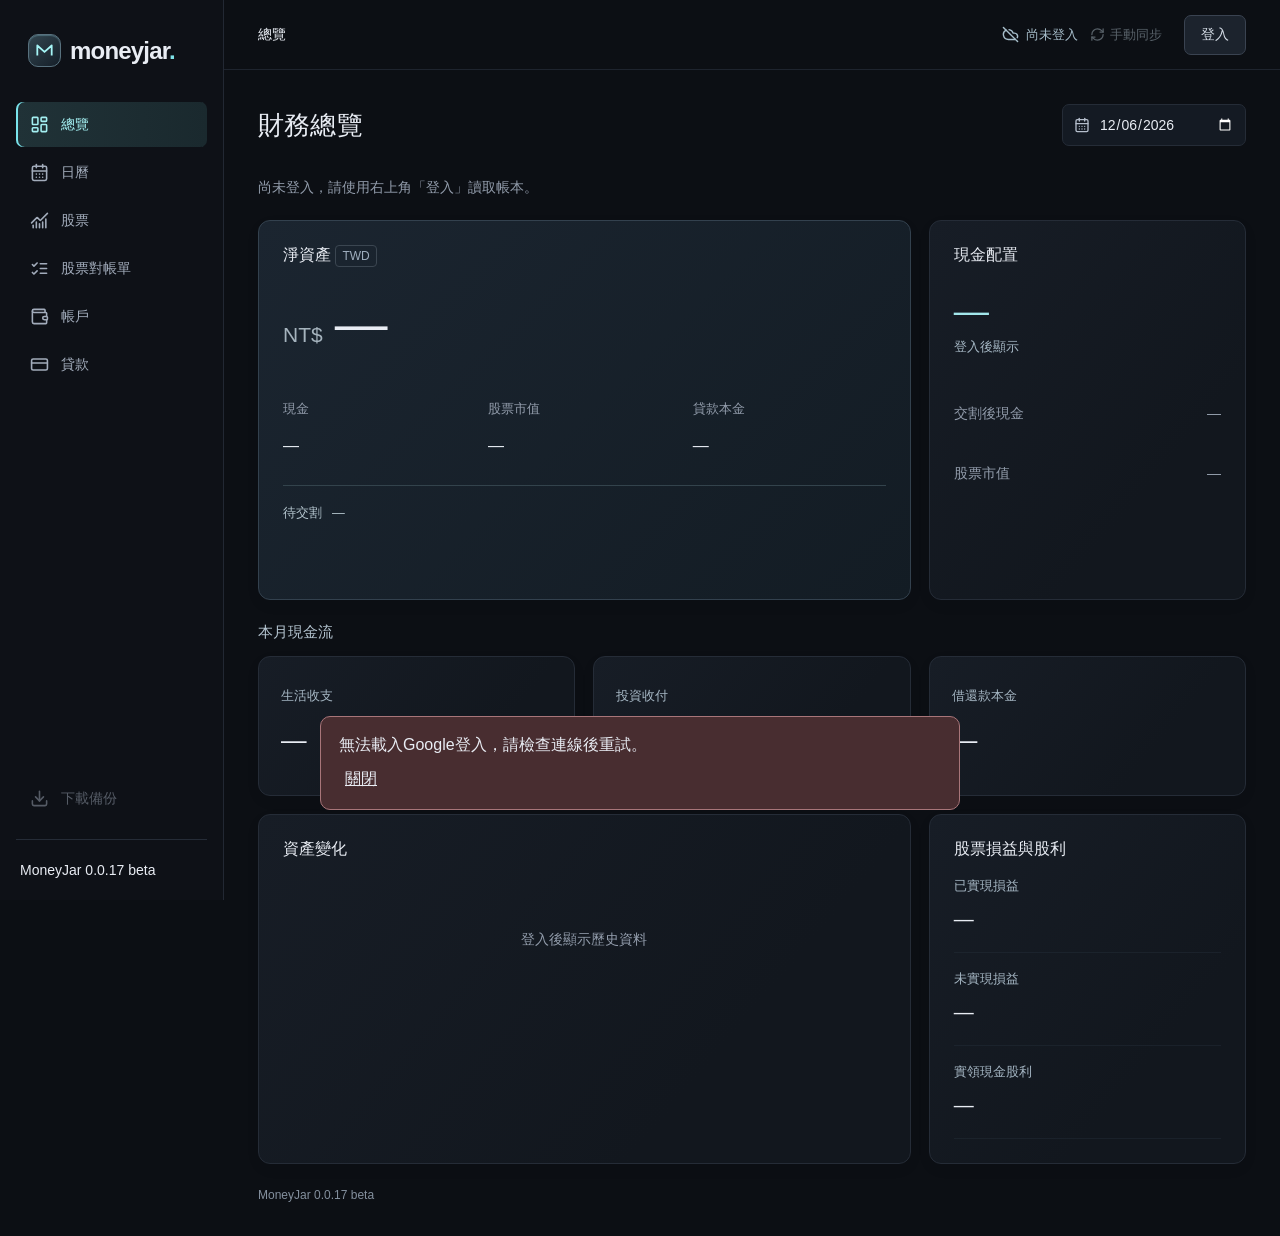
==== commit 5c7fd669: "Publish 0.0.17 clean sidebar and clear data hints" ====
--- a/index.html
+++ b/index.html
@@ -7,8 +7,8 @@
     <meta name="description" content="MoneyJar Google Drive 帳本：帳戶、股票、收支、貸款與備份。" />
     <link rel="icon" type="image/svg+xml" href="./favicon.svg" />
     <title>MoneyJar · 財務總覽</title>
-    <script type="module" crossorigin src="./assets/index-CedRpGaE.js"></script>
-    <link rel="stylesheet" crossorigin href="./assets/index-_UIaXgrs.css">
+    <script type="module" crossorigin src="./assets/index-n9QyeDLi.js"></script>
+    <link rel="stylesheet" crossorigin href="./assets/index-DginHoFz.css">
   </head>
   <body><div id="root"></div></body>
 </html>
--- a/assets/index-DginHoFz.css
+++ b/assets/index-DginHoFz.css
@@ -0,0 +1 @@
+:root{font-family:Inter,-apple-system,BlinkMacSystemFont,PingFang TC,Noto Sans TC,sans-serif;color:#e9edf4;background:#0c0f14;font-synthesis:none;text-rendering:optimizeLegibility;-webkit-font-smoothing:antialiased;color-scheme:dark;font-size:16px;--bg:#0c0f14;--panel:#12171e;--line:#252c37;--muted:#929cab;--cyan:#7fe3e9;--text:#e9edf4}*{box-sizing:border-box}body{margin:0}button,input,select{font:inherit}button,a,input,select{-webkit-tap-highlight-color:transparent}button,a{touch-action:manipulation}button{cursor:pointer}button{color:inherit}a{color:inherit;text-decoration:none}button:disabled{cursor:not-allowed;opacity:.48}button:focus-visible,a:focus-visible,input:focus-visible,select:focus-visible{outline:2px solid var(--cyan);outline-offset:4px}button{border:0;background:none}svg{flex-shrink:0}h1,h2,h3,p{margin:0}h2{font-size:1rem;font-weight:600}h3{font-size:.9375rem;font-weight:600}small{font-size:.875rem}strong{font-weight:600}input,select,button{min-width:0}button:hover:not(:disabled){filter:brightness(1.1)}.app-shell{min-height:100vh}.sidebar{position:fixed;inset:0 auto 0 0;width:224px;background:#0e1117;border-right:1px solid #222833;display:flex;flex-direction:column;padding:34px 16px 0;z-index:30}.brand{display:flex;align-items:center;gap:9px;padding:0 12px;font-size:1.5rem;font-weight:650;letter-spacing:-.8px}.brand-period{color:var(--cyan)}.brand-mark{display:grid;place-items:center;width:33px;height:33px;background:linear-gradient(140deg,#334650,#151f29);border:1px solid #58717e;border-radius:10px;box-shadow:inset 0 1px 1px #91d4e34f}.brand-mark svg{width:23px;fill:none;stroke:#a5f5f6;stroke-width:2.5;stroke-linejoin:round}.book-label{display:flex;align-items:center;gap:9px;margin:37px 2px 32px;padding:12px 9px;border:1px solid var(--line);border-radius:9px}.book-avatar{width:31px;height:33px;display:grid;place-items:center;border:1px solid #4c6270;border-radius:6px;color:#adc6d5;background:#293640;font-size:.875rem}.book-label>div{flex:1}.book-label strong{font-size:.875rem;display:block}.book-label div>span{font-size:.75rem;color:var(--muted);display:block;margin-top:4px}.book-label>svg{color:var(--muted)}.nav-heading{font-size:.75rem;color:#828e9f;padding:0 14px;margin-bottom:12px;letter-spacing:1px}.nav-item{display:flex;align-items:center;gap:12px;width:100%;padding:13px 14px;margin:3px 0;border-radius:7px;color:#a2acbb;font-size:.875rem;white-space:nowrap;text-align:left;min-height:45px}.nav-item.active{color:#a3eff1;background:linear-gradient(90deg,#203237,#1a292e);box-shadow:inset 2px 0 #79e3eb}.nav-item:hover{background:#1a202a}.nav-soon{margin-left:auto;font-size:.75rem;color:#828c9a}.sidebar-bottom{margin-top:auto;padding-top:80px}.local-card{border:1px solid var(--line);background:linear-gradient(140deg,#1b222b,#12171e);border-radius:10px;padding:16px 12px;margin-bottom:14px}.local-card>svg{vertical-align:middle;margin-right:8px;color:#a2b6c1}.local-card strong{font-size:.875rem}.local-card p{font-size:.75rem;line-height:1.7;color:var(--muted);margin-top:8px}.sidebar-footer{margin:18px 0 0;padding:22px 4px;border-top:1px solid var(--line);display:flex;align-items:center;gap:10px;font-size:.875rem}.user-avatar{width:34px;height:34px;display:grid;place-items:center;background:#252c37;border-radius:50%;font-size:.75rem;letter-spacing:1px}.sidebar-footer small{display:block;color:var(--muted);font-size:.75rem;margin-top:4px}.workspace{margin-left:224px}.mode-banner{background:#16292d;border-bottom:1px solid #29444a;color:#b5dce1;padding:9px 34px;display:flex;align-items:center;justify-content:space-between;gap:15px;font-size:.75rem;min-height:39px}.mode-banner>div{display:flex;align-items:center;gap:12px}.mode-banner strong{font-size:.875rem;color:#a4edf0;white-space:nowrap}.mode-banner a,.mode-banner button{display:inline-flex;align-items:center;gap:6px;padding:3px 0;font-size:.75rem;white-space:nowrap}.mode-banner>div:last-child{gap:22px}.empty-banner{background:#1b202d;color:#b6bed2;border-color:#30364a}.topbar{height:70px;display:flex;align-items:center;gap:18px;border-bottom:1px solid #1e242e;padding:0 34px}.breadcrumb{display:flex;align-items:center;gap:12px;font-size:.875rem}.desktop-crumb{display:flex;align-items:center;gap:12px;color:var(--muted)}.breadcrumb strong{font-weight:500}.mobile-brand{display:none}.local-status{display:flex;align-items:center;gap:7px;color:#8d99aa;font-size:.75rem;margin-left:auto}.icon-button{width:36px;height:36px;display:inline-flex;align-items:center;justify-content:center;border-radius:7px;color:#a5b0c0;flex-shrink:0}.icon-button:hover{background:#ffffff0a}.main-content{padding:34px;max-width:1536px;margin:auto}.page-heading{display:flex;justify-content:space-between;align-items:center;gap:20px;margin-bottom:30px}.eyebrow{font-size:.75rem;letter-spacing:1.6px;color:#82919e;font-weight:500}.page-heading h1{font-size:1.75rem;font-weight:550;letter-spacing:.2px;margin-top:10px}.accent-dot{color:var(--cyan);padding-left:2px}.page-heading p{color:#929cab;font-size:.875rem;margin-top:10px;line-height:1.6}.heading-actions{display:flex;gap:12px;align-items:center}.primary,.secondary,.danger-button{display:inline-flex;align-items:center;justify-content:center;gap:8px;border-radius:7px;min-height:42px;padding:10px 16px;font-size:.875rem;font-weight:600;white-space:nowrap}.primary{background:linear-gradient(145deg,#a0eff0,#72d7e2);color:#092229;border:1px solid #acfcfa;box-shadow:inset 0 1px #e0fffe80,0 4px 18px #4bc9d012}.secondary{border:1px solid #3a4351;background:#1c232d;color:#d4dce6}.period-select{border:1px solid var(--line);border-radius:7px;display:flex;align-items:center;gap:8px;padding:0 11px;height:42px;background:#141a23;color:#b5becc}.period-select select{border:0;background:none;appearance:none;color:#d4dce6;font-size:.875rem;cursor:pointer;padding:9px 0}.dashboard-grid{display:grid;grid-template-columns:repeat(6,minmax(0,1fr));gap:18px}.panel{background:linear-gradient(130deg,#171d26,#12171e 70%);border:1px solid var(--line);border-radius:12px;min-width:0;box-shadow:0 5px 16px #0000000a}.panel-top{display:flex;align-items:center;justify-content:space-between;gap:12px;position:relative;z-index:1}.panel-label{font-size:.9375rem;display:flex;align-items:center;gap:9px}.small-tag{border:1px solid #3b4651;border-radius:4px;padding:3px 6px;font-size:.75rem;color:#9faebe;font-weight:400;white-space:nowrap}.subtle{font-size:.75rem;color:var(--muted)}.net-panel{grid-column:span 4;padding:22px 26px 20px;position:relative;overflow:hidden;background:radial-gradient(ellipse at 90% 0,#17303980,transparent 55%),linear-gradient(135deg,#191f2a,#121920);border-color:#33414e}.net-number{font-size:3.3rem;font-weight:500;letter-spacing:-1.8px;font-variant-numeric:tabular-nums;line-height:1.3;margin:10px 0 8px;position:relative;z-index:1}.net-number>span:first-child{font-size:1.3125rem;color:#a5b3bd;letter-spacing:0;margin-right:12px;font-weight:400}.net-meta{display:flex;align-items:center;gap:12px;font-size:.75rem;color:#95a5b1;position:relative}.quiet-chip{background:#7497a014;padding:4px 7px;color:#b6c8cf;border-radius:4px}.aurora{position:absolute;right:-70px;top:-70px;width:440px;height:260px;border-radius:50%;background:conic-gradient(from 100deg,transparent 0deg,#94e6ed16 70deg,#3fd7cd16 115deg,transparent 145deg,#bad9fe15 200deg,transparent 290deg);filter:blur(16px);transform:rotate(-20deg);animation:aurora-flow 16s ease-in-out infinite alternate;pointer-events:none}.aurora:after{content:"";position:absolute;inset:50px 5px;border-top:1px solid #c2feff65;border-radius:50%;transform:rotate(-20deg);box-shadow:0 -12px 45px #83dce527}.chart-wrap{position:relative;margin:27px 0 16px;padding-left:45px}.wealth-chart{width:100%;height:143px;display:block;color:#63798634;overflow:visible}.chart-line,.chart-area{transition:d .55s ease}.chart-line{stroke-dasharray:1;stroke-dashoffset:0;animation:chart-reveal 1.1s .1s both}.wealth-chart circle{transition:cy .55s}.chart-scale{position:absolute;left:0;top:9px;bottom:40px;display:flex;flex-direction:column;justify-content:space-between;font-size:.75rem;color:#8b9ca8}.chart-months{display:flex;justify-content:space-between;color:#91a1ae;font-size:.75rem;margin-top:8px}.chart-note{text-align:right;font-size:.75rem;color:#8598a7;margin-top:10px}.net-bottom{display:flex;gap:0;border-top:1px solid #36414c70;padding-top:16px}.net-bottom>span{color:#9cabb7;font-size:.75rem;flex:1}.net-bottom>span+span{border-left:1px solid #36414c80;padding-left:24px}.net-bottom strong{display:block;color:#d5dfe7;font-size:.9375rem;margin-top:7px;font-variant-numeric:tabular-nums;font-weight:500}.allocation-panel{grid-column:span 2;padding:25px 23px 18px}.allocation-ring{width:190px;height:190px;border-radius:50%;margin:21px auto 17px;background:conic-gradient(from -90deg,#7fe3e9 0deg var(--cash-angle),#354857 var(--cash-angle) 358deg,#12171e 358deg 360deg);display:grid;place-items:center;box-shadow:0 0 32px #83c3dd08;position:relative;transition:filter .3s}.allocation-ring:after{content:"";position:absolute;inset:11px;border:1px solid #668b9b40;border-radius:50%;pointer-events:none}.allocation-ring>div{width:157px;height:157px;border-radius:50%;background:radial-gradient(ellipse at top,#202c38,#141a23 75%);display:flex;align-items:center;justify-content:center;flex-direction:column;box-shadow:0 0 0 1px #101720,inset 0 0 18px #0a1019}.allocation-ring span{color:#a0abb7;font-size:.75rem}.allocation-ring strong{font-size:1.875rem;font-variant-numeric:tabular-nums;font-weight:500;margin:6px 0}.allocation-ring small{color:#8c9ca9;font-size:.75rem}.allocation-ring[data-asset=cash]{filter:drop-shadow(0 0 8px #7fe3e927)}.asset-legend{display:flex;flex-direction:column;gap:3px}.asset-legend button{display:flex;align-items:center;gap:9px;text-align:left;width:100%;padding:9px 7px;border-radius:6px;font-size:.875rem;color:#aab7c4}.asset-legend button.selected{background:#88a9bc0a}.asset-legend strong{margin-left:auto;font-size:.875rem;font-weight:500;color:#dde3eb}.legend-dot{width:7px;height:7px;border-radius:2px}.property-dot{background:#68879b}.cash-dot{background:#7fe3e9}.stock-dot{background:#6b658c}.stat-card{grid-column:span 2;padding:20px;text-align:left;display:grid;grid-template-columns:auto 1fr;align-content:start;gap:14px 10px;transition:border-color .2s,transform .2s}.stat-card:hover{border-color:#506a78;transform:translateY(-2px)}.stat-icon{width:33px;height:33px;border:1px solid #38505b;background:#24323b;border-radius:8px;display:inline-flex;align-items:center;justify-content:center;color:#b1dce2;flex-shrink:0}.stat-icon.violet{color:#c5c2f1;border-color:#4b475e;background:#2b283e}.stat-title{display:flex;align-items:center;justify-content:space-between;font-size:.875rem;color:#b1bac7;gap:5px}.stat-title svg{color:#738594}.stat-card>strong{grid-column:1/-1;font-size:1.65rem;font-weight:500;letter-spacing:-.45px;font-variant-numeric:tabular-nums}.positive{color:#a2e8d5}.stat-foot{display:flex;align-items:center;justify-content:space-between;gap:8px;grid-column:1/-1;font-size:.75rem;color:#98a4b4;line-height:1.5}.stat-foot>span{font-size:.75rem;color:#8693a3}.tiny-tag{border:1px solid #3a444e;border-radius:3px;padding:1px 3px;white-space:nowrap}.activity-panel{grid-column:span 3;padding:24px 22px 12px}.activity-panel .panel-top>div{display:flex;align-items:baseline;gap:12px}.text-button{color:#b3c4cf;display:inline-flex;align-items:center;gap:7px;font-size:.75rem;padding:5px 0;white-space:nowrap}.activity-list{margin-top:18px}.activity-row{display:flex;align-items:center;gap:12px;width:100%;padding:16px 0;text-align:left;border-top:1px solid #252d3760}.activity-row:first-child{border-top:0}.activity-icon{width:35px;height:35px;background:#222a35;border:1px solid #313d4b;border-radius:50%;display:grid;place-items:center;color:#aebdd0}.activity-icon.income{background:#1e322f;color:#a0dccc;border-color:#334d48}.activity-icon.interest{color:#c4b89c;background:#302e27;border-color:#444137}.activity-name{min-width:0}.activity-name strong,.activity-name small,.activity-amount strong,.activity-amount small{display:block}.activity-name strong{font-size:.875rem;font-weight:500}.activity-name small{color:#939fae;font-size:.75rem;margin-top:6px}.activity-amount{margin-left:auto;text-align:right;font-variant-numeric:tabular-nums}.activity-amount strong{font-size:.875rem;font-weight:500}.activity-amount small{font-size:.75rem;color:#929fae;margin-top:6px}.loan-panel{grid-column:span 3;padding:24px 22px}.loan-title{display:flex;gap:11px;align-items:center;margin-top:23px}.loan-title>div{flex:1}.loan-title strong{font-size:.875rem;font-weight:500}.loan-title small{font-size:.75rem;display:block;color:#94a2b2;margin-top:7px;letter-spacing:.15px}.loan-values{display:flex;justify-content:space-between;margin:23px 0 17px}.loan-values>span{font-size:.75rem;color:#9daab8}.loan-values>span:last-child{text-align:right}.loan-values strong{display:block;font-weight:500;font-size:1.8rem;color:#d9e4ed;margin-top:7px;font-variant-numeric:tabular-nums}.loan-values small{font-size:.75rem;color:#9caeba;margin-left:6px}.loan-bar{height:5px;border-radius:4px;background:#293440;overflow:hidden}.loan-bar>div{height:100%;border-radius:4px;background:linear-gradient(90deg,#658b9d,#a1ced8);transition:width .6s}.loan-meta{display:flex;justify-content:space-between;font-size:.75rem;color:#91a1ae;margin-top:9px;gap:8px}.loan-note{display:flex;align-items:flex-start;gap:8px;color:#9eacb9;font-size:.75rem;line-height:1.8;padding-top:19px}.loan-note svg{margin-top:2px}.outlook-strip{grid-column:1/-1;display:flex;align-items:center;gap:12px;border:1px solid #272e3a;border-radius:9px;background:linear-gradient(100deg,#181d28,#10151c);padding:17px 22px}.outlook-icon{display:grid;place-items:center;width:32px;height:32px;border-radius:8px;background:#282c3e;color:#acb9d9}.outlook-strip>div{display:flex;align-items:center;gap:20px;flex:1}.outlook-strip strong{font-size:.875rem;font-weight:500}.outlook-strip>div>span{font-size:.75rem;color:#99a3b3}.page-footer{display:flex;justify-content:space-between;gap:12px;color:#84909e;font-size:.75rem;margin-top:24px}.page-footer>span{display:flex;align-items:center;gap:8px}.page-footer i{height:3px;width:3px;background:#657582;border-radius:50%}.mobile-nav{display:none}.empty-intro{display:flex;align-items:center;gap:15px;border:1px solid #394154;background:linear-gradient(115deg,#202536,#17232e);padding:23px;border-radius:12px;margin-bottom:20px}.intro-icon{display:grid;place-items:center;width:44px;height:44px;color:#adc6e1}.empty-intro>div{flex:1}.empty-intro strong{font-size:1rem;font-weight:500}.empty-intro p{font-size:.875rem;color:#a5b0c2;line-height:1.8;margin-top:6px}.ring-empty{background:#2b3541}.chart-empty{height:215px;display:flex;align-items:center;justify-content:center;gap:15px;flex-direction:column;color:#93a6b5;font-size:.875rem;position:relative;text-align:center}.chart-empty>div{height:1px;background:linear-gradient(90deg,transparent,#68879575,transparent);width:90%;margin-top:18px}.section-empty{min-height:235px;display:flex;align-items:center;justify-content:center;flex-direction:column;text-align:center;gap:12px;color:#9baabc}.section-empty strong{font-size:.9375rem;font-weight:500;color:#c6d0df}.section-empty p{font-size:.875rem}.modal{width:min(540px,calc(100% - 36px));max-height:calc(100dvh - 64px);background:linear-gradient(135deg,#1b222e,#131a23);border:1px solid #465563;border-radius:15px;padding:26px;color:var(--text);box-shadow:0 40px 100px #000a;overflow:auto;animation:modal-in .24s ease-out;scrollbar-width:thin;scrollbar-color:#526575 transparent}.modal::backdrop{background:#040a13bd;-webkit-backdrop-filter:blur(7px);backdrop-filter:blur(7px)}body:has(dialog[open]){overflow:hidden}.modal-wide{width:min(690px,calc(100% - 36px))}.modal-head{display:flex;align-items:center;justify-content:space-between;gap:20px;margin-bottom:22px}.modal-head h2{font-size:1.375rem;font-weight:500;margin-top:9px}.modal-copy{font-size:.9375rem;line-height:1.85;color:#b6c1cf;margin-bottom:22px}.new-options{display:flex;flex-direction:column;gap:9px}.new-options button{border:1px solid #343f4e;background:#202b38;display:flex;align-items:center;gap:15px;padding:17px;border-radius:9px;text-align:left}.new-options button:first-child{border-color:#648f99;color:#b1f0f2;background:linear-gradient(130deg,#29434b,#21313d)}.new-options button>span{flex:1;font-size:.9375rem}.new-options strong{display:block;font-size:1rem}.new-options small{display:block;font-size:.875rem;font-weight:400;color:#b0c2cb;margin-top:5px}.new-options button:disabled small{font-size:.75rem}.detail-rows{margin:25px 0}.detail-rows>div{display:flex;align-items:baseline;justify-content:space-between;gap:18px;padding:16px 0;border-top:1px solid #343e4a;font-size:.875rem;line-height:1.6}.detail-rows dt{color:#a9b6c5}.detail-rows dd{margin:0;text-align:right;font-variant-numeric:tabular-nums}.detail-footer{display:flex;align-items:center;justify-content:space-between;gap:12px}.detail-footer>span{color:#a3b2c0;font-size:.75rem}.dialog-actions{display:flex;justify-content:flex-end;gap:12px}.form-banner{display:flex;align-items:flex-start;gap:9px;color:#b9dbe0;background:#22384070;border:1px solid #45616b80;border-radius:7px;padding:12px;font-size:.875rem;line-height:1.65;margin-bottom:25px}.form-banner svg{margin-top:2px}.stock-form{display:flex;flex-direction:column;gap:17px}.form-step{display:flex;align-items:center;gap:10px;margin-top:6px}.form-step>span:first-child{font-size:.75rem;color:#8ac8d0;border:1px solid #466470;border-radius:5px;padding:4px 5px;font-variant-numeric:tabular-nums}.form-step .subtle{margin-left:auto}.field-grid{display:grid;grid-template-columns:1fr 1fr;gap:16px}.stock-form label{display:flex;flex-direction:column;gap:9px;font-size:.875rem;color:#c1cad7}.stock-form input:not([type=checkbox]),.stock-form select{width:100%;border:1px solid #3a4656;border-radius:6px;background:#111925;color:#e1e7f0;min-height:44px;padding:11px 12px;font-size:1rem;box-shadow:inset 0 1px 3px #030a1360}.stock-form input::placeholder{color:#7f8ea1}.input-icon{position:relative}.input-icon>svg{position:absolute;left:12px;top:14px;color:#99acbe}.input-icon input{padding-left:37px!important}.inline-hint{font-size:.875rem;line-height:1.7;color:#a2b5c5}.badge{display:inline-block;padding:2px 6px;font-size:.75rem;border:1px solid #557f86;color:#a0dbe1;border-radius:3px;margin-right:5px}.stock-form label.check-label{flex-direction:row;align-items:center;font-size:.875rem;gap:8px}.check-label input{width:17px;height:17px;accent-color:#85e6ed;margin:0}.field-help{font-size:.75rem;line-height:1.8;color:#94a8b9;margin-top:-5px}.field-help a{color:var(--cyan);margin-left:8px}.quantity-input{display:flex}.quantity-input input{border-radius:6px 0 0 6px!important}.quantity-input select{width:75px;border-left:0;border-radius:0 6px 6px 0}.trade-summary{padding:17px;border:1px solid #3f5866;background:#20313e70;border-radius:9px;display:flex;align-items:center;gap:18px;color:#aed1da}.trade-summary>div{flex:1;min-width:0}.trade-summary>div>span{font-size:.75rem;color:#a6b9c9;display:block}.trade-summary strong{display:block;font-size:1.375rem;font-variant-numeric:tabular-nums;margin-top:9px;overflow-wrap:anywhere;font-weight:500}.trade-summary>span{font-size:.75rem;display:flex;align-items:center;gap:5px}.form-footer{display:flex;flex-direction:column;gap:12px;border-top:1px solid #303c4c;padding-top:20px;margin-top:3px}.form-footer>span{font-size:.75rem;color:#a5b3c3}.form-footer>div{display:flex;justify-content:flex-end;gap:12px}.error-message{border:1px solid #a2626680;background:#3b242c;color:#ffb5bc;font-size:.875rem;line-height:1.8;border-radius:7px;padding:13px;overflow-wrap:anywhere;margin-bottom:15px}.error-message button{display:block;text-decoration:underline;margin-top:8px}.discard-prompt{background:#3b3030;border:1px solid #775354;border-radius:8px;padding:15px;font-size:.875rem}.discard-prompt p{margin-bottom:12px}.danger-button{background:#674146;color:#ffd3d5;margin-left:10px}.draft-list{border-top:1px solid #38495a;margin-top:14px;padding:19px 0 4px}.draft-list h3{font-size:.875rem;color:#a9cbd2}.draft-list h3 span{font-size:.75rem;margin-left:6px;background:#344b58;padding:2px 5px;border-radius:3px}.draft-row{display:flex;align-items:center;justify-content:space-between;width:100%;text-align:left;gap:10px;padding:15px 0;animation:row-in .4s ease-out}.draft-row>span:first-child{min-width:0}.draft-row strong{font-size:.875rem;display:block;overflow-wrap:anywhere}.draft-row small{font-size:.75rem;color:#97aabc;display:block;margin-top:7px}.draft-row>span:last-child{display:flex;align-items:center;gap:4px;flex-shrink:0;font-size:.75rem;color:#b2d0d6}.toast{position:fixed;bottom:25px;left:50%;transform:translate(-50%);display:flex;align-items:center;gap:10px;max-width:calc(100vw - 30px);padding:10px 12px 10px 18px;border:1px solid #5e969a;background:#223b40;box-shadow:0 8px 50px #0009;border-radius:10px;color:#cfefef;z-index:80;font-size:.875rem;animation:modal-in .2s ease-out}.toast>span{min-width:0}.settings-block{border-top:1px solid #354252;padding:20px 0 0;margin-top:20px}.settings-block p{font-size:.875rem;line-height:1.8;color:#aebccc;margin:10px 0}.segmented{display:flex;padding:4px;background:#0d1520;border:1px solid #39475b;border-radius:8px;gap:4px;margin-top:15px}.segmented button{flex:1;padding:10px;border-radius:5px;font-size:.875rem;color:#97aabd}.segmented button[aria-pressed=true]{background:#2b4651;color:#cbf2f6}.settings-links{display:grid;grid-template-columns:1fr 1fr;gap:15px;margin-top:14px}.entrance{animation:panel-in .6s both}.entrance:nth-child(2){animation-delay:.08s}.entrance:nth-child(3){animation-delay:.13s}.entrance:nth-child(4){animation-delay:.18s}.entrance:nth-child(5){animation-delay:.22s}.entrance:nth-child(6){animation-delay:.26s}.entrance:nth-child(7){animation-delay:.3s}@keyframes panel-in{0%{opacity:0;transform:translateY(12px)}to{opacity:1;transform:translateY(0)}}@keyframes chart-reveal{0%{stroke-dashoffset:1}to{stroke-dashoffset:0}}@keyframes aurora-flow{0%{transform:translate3d(-15px,10px,0) rotate(-20deg);opacity:.55}to{transform:translate3d(25px,-5px,0) rotate(20deg);opacity:1}}@keyframes modal-in{0%{opacity:0;translate:0 12px}to{opacity:1;translate:0 0}}@keyframes row-in{0%{opacity:0;transform:translateY(-8px);background:#39617155}to{opacity:1;transform:translateY(0);background:transparent}}[data-motion=low] .aurora{animation:none;opacity:.65}[data-paused=true] *{animation-play-state:paused!important}[data-motion=off] *,[data-motion=off] *:after{animation:none!important;transition:none!important;scroll-behavior:auto!important}@media(min-width:1500px){.main-content{padding:42px}.page-heading{margin-bottom:34px}.dashboard-grid{gap:22px}.net-panel{padding:25px 30px}.wealth-chart{height:160px}}@media(max-width:1200px){.sidebar{width:196px;padding-left:10px;padding-right:10px}.workspace{margin-left:196px}.brand{font-size:1.3rem}.main-content{padding:25px}.topbar,.mode-banner{padding-left:25px;padding-right:25px}.page-heading{align-items:flex-start;flex-direction:column;gap:18px}.heading-actions{align-self:flex-end;margin-top:-4px}.page-heading h1{font-size:1.75rem}.stat-card{padding:17px 14px}.stat-card>strong{font-size:1.375rem}.stat-foot{flex-wrap:wrap}.allocation-panel{padding-left:15px;padding-right:15px}.allocation-ring{width:166px;height:166px;margin-top:30px;margin-bottom:30px}.allocation-ring>div{width:136px;height:136px}.activity-panel,.loan-panel{padding:20px 17px}.activity-panel .panel-top>div{display:block}.activity-panel .panel-top .subtle{display:block;margin-top:7px}.outlook-strip>div{display:block}.outlook-strip>div>span{display:block;margin-top:7px}}@media(max-width:950px){.sidebar{width:182px}.workspace{margin-left:182px}.nav-item{padding:12px 10px;font-size:.875rem;gap:9px}.nav-soon{display:none}.mode-banner{align-items:flex-start}.mode-banner>div:first-child{flex-wrap:wrap;gap:7px}.mode-banner>div:first-child>span{flex-basis:100%;font-size:.75rem}.mode-banner>div:last-child{gap:10px}.main-content{padding:22px}.dashboard-grid{gap:14px}.net-panel{grid-column:span 6}.allocation-panel{grid-column:span 6;display:grid;grid-template-columns:1fr 1fr;align-items:center;gap:0 30px;padding:22px}.allocation-panel .panel-top{grid-column:1/-1}.allocation-ring{margin:20px auto 0}.asset-legend{margin-top:20px}.stat-card{grid-column:span 2}.stat-card>strong{font-size:1.125rem}.stat-card .stat-icon{display:none}.stat-title{grid-column:1/-1;font-size:.75rem}.activity-panel,.loan-panel{grid-column:span 6}.activity-panel .panel-top>div{display:flex;align-items:center}.activity-panel .panel-top .subtle{margin-top:0}.page-footer{flex-direction:column}.local-status{font-size:.75rem}}@media(max-width:700px){.sidebar{display:none}.workspace{margin-left:0}.mode-banner{padding:9px 16px;gap:10px;min-height:62px;position:sticky;top:0;z-index:35;-webkit-backdrop-filter:blur(15px);backdrop-filter:blur(15px);background:#14282eef}.mode-banner>div:first-child{gap:5px}.mode-banner>div:first-child>span{font-size:.75rem;line-height:1.5;max-width:190px}.mode-banner strong{font-size:.75rem}.mode-banner>div:last-child{flex-direction:column;gap:5px;align-items:flex-end}.mode-banner button,.mode-banner a{font-size:.75rem;min-height:23px}.mode-banner svg{width:13px}.topbar{height:62px;padding:0 18px;gap:8px}.desktop-crumb{display:none}.mobile-brand{display:block;font-size:1.125rem;letter-spacing:-.6px;color:#dfeaf1;font-weight:600}.breadcrumb{gap:13px}.breadcrumb strong{font-size:.75rem;border-left:1px solid #364350;padding-left:13px}.local-status{margin-left:auto;font-size:.75rem;max-width:95px;line-height:1.6;gap:4px}.local-status svg{display:none}.topbar>.icon-button{width:24px}.main-content{padding:27px 16px 96px}.page-heading{gap:20px;margin-bottom:20px}.eyebrow{font-size:.75rem;letter-spacing:1.3px}.page-heading h1{font-size:1.45rem;margin-top:9px;letter-spacing:0}.page-heading p{font-size:.75rem;margin-top:9px}.heading-actions{align-self:stretch;justify-content:space-between;margin:0}.period-select{height:40px}.period-select select{font-size:.75rem}.heading-actions>.primary{height:40px;min-height:40px;padding:8px 17px;font-size:.875rem}.dashboard-grid{gap:14px}.net-panel{padding:18px 18px 19px}.panel-label{font-size:.875rem}.net-panel>.panel-top>.icon-button{height:25px;width:27px}.net-number{font-size:2.65rem;margin:13px 0 9px;letter-spacing:-1.7px}.net-number>span:first-child{font-size:1rem;margin-right:10px}.net-meta{font-size:.75rem;gap:10px}.chart-wrap{margin-top:22px;padding-left:36px}.wealth-chart{height:119px}.chart-scale{font-size:.75rem;bottom:39px}.chart-months,.chart-note{font-size:.75rem}.net-bottom{padding-top:15px}.net-bottom>span{font-size:.75rem}.net-bottom>span+span{padding-left:16px}.net-bottom strong{font-size:.875rem}.allocation-panel{padding:19px 18px;gap:0 15px}.allocation-panel .panel-top{grid-column:1/-1}.allocation-panel h2{font-size:.875rem}.allocation-ring{width:139px;height:139px;margin-top:16px}.allocation-ring>div{width:113px;height:113px}.allocation-ring strong{font-size:1.5rem;margin:4px 0}.allocation-ring span,.allocation-ring small{font-size:.75rem}.allocation-ring:after{inset:8px}.asset-legend{margin-top:13px}.asset-legend button{padding:10px 0;gap:6px;font-size:.75rem}.asset-legend strong{font-size:.75rem}.asset-legend svg{width:12px}.legend-dot{width:6px;height:6px}.stat-card{grid-column:span 6;padding:17px 18px;grid-template-columns:auto 1fr auto;gap:7px 11px;align-items:center}.stat-card .stat-icon{display:inline-flex;grid-row:span 2;width:34px;height:34px}.stat-title{grid-column:2;grid-row:1;font-size:.875rem;justify-content:flex-start}.stat-title svg{display:none}.stat-card>strong{grid-column:3;grid-row:1;font-size:1.25rem;letter-spacing:-.3px;text-align:right}.stat-foot{grid-column:2/-1;grid-row:2;font-size:.75rem;flex-wrap:nowrap}.stat-foot>span{font-size:.75rem}.stat-card:hover{transform:none}.activity-panel,.loan-panel{padding:21px 18px 14px}.activity-panel .panel-top>div{display:block}.activity-panel .panel-top .subtle{display:block;margin-top:7px;font-size:.75rem}.activity-panel h2,.loan-panel h2{font-size:.875rem}.activity-list{margin-top:6px}.activity-row{padding:16px 0;gap:10px}.activity-name strong{font-size:.875rem}.activity-name small{font-size:.75rem}.activity-amount strong{font-size:.875rem}.loan-panel{padding-bottom:20px}.loan-title{margin-top:22px}.loan-title strong{font-size:.875rem}.loan-values{margin-top:22px}.outlook-strip{padding:17px 14px;gap:10px;flex-wrap:wrap}.outlook-strip strong{font-size:.75rem}.outlook-strip>div>span{font-size:.75rem}.outlook-strip .text-button{font-size:.75rem}.outlook-icon{width:28px;height:30px}.page-footer{font-size:.75rem;line-height:1.6;margin-top:22px}.mobile-nav{position:fixed;bottom:0;left:0;right:0;display:flex;justify-content:space-around;padding:10px 5px max(10px,env(safe-area-inset-bottom));height:auto;min-height:70px;border-top:1px solid #33414d;background:#111b24f5;-webkit-backdrop-filter:blur(16px);backdrop-filter:blur(16px);z-index:40;box-shadow:0 -5px 35px #0002}.mobile-nav>button{display:flex;flex-direction:column;align-items:center;justify-content:center;gap:5px;min-width:52px;min-height:48px;font-size:.75rem;color:#a3afbf}.mobile-nav>.active{color:#a8e7ee}.mobile-nav>.mobile-add{color:#90eaf1}.mobile-add>svg{background:#28454e;border:1px solid #5a8792;border-radius:7px;width:29px;height:27px;padding:3px}.empty-intro{padding:17px;flex-wrap:wrap;gap:8px}.intro-icon{width:30px}.empty-intro>div{flex-basis:calc(100% - 40px)}.empty-intro strong{font-size:.875rem}.empty-intro p{font-size:.75rem}.empty-intro a{margin-top:8px;width:100%}.chart-empty{height:190px;font-size:.75rem;line-height:1.8}.modal,.modal-wide{width:100%;max-width:100%;max-height:calc(100dvh - 22px);margin:auto 0 0;border-radius:17px 17px 0 0;border-left:0;border-right:0;border-bottom:0;padding:23px 19px max(24px,env(safe-area-inset-bottom));overscroll-behavior:contain}.modal-head{margin-bottom:20px}.modal-head h2{font-size:1.25rem}.modal-copy{font-size:.9375rem}.field-grid{gap:14px}.stock-form label{font-size:.875rem}.stock-form input:not([type=checkbox]),.stock-form select{padding:11px 9px;font-size:1rem}.form-step .subtle{font-size:.75rem}.form-step h3{font-size:.875rem}.form-banner{font-size:.75rem}.form-footer>div{display:grid;grid-template-columns:1fr 2fr;gap:10px}.form-footer .primary,.form-footer .secondary{font-size:.875rem;padding:12px}.trade-summary{padding:14px;gap:8px}.trade-summary strong{font-size:1.1875rem}.trade-summary>span{font-size:.75rem}.trade-summary>svg{width:16px}.quantity-input select{width:63px}.detail-rows>div{font-size:.875rem;gap:12px;flex-wrap:wrap}.detail-rows dd{margin-left:auto}.detail-footer>span{font-size:.75rem}.toast{bottom:84px;left:16px;right:16px;transform:none;max-width:none;font-size:.875rem;padding-left:12px}.toast>span{flex:1}.aurora{animation-duration:24s;filter:blur(13px);width:290px;height:220px}.settings-links{gap:18px}.new-options small{font-size:.75rem}.new-options button{padding:16px}.empty-banner{background:#202736f5}}@media(max-width:380px){.main-content{padding-left:12px;padding-right:12px}.page-heading h1{font-size:1.35rem}.net-number{font-size:2.45rem}.allocation-panel{padding-left:16px;padding-right:16px;gap:0 10px}.stat-card{padding-left:14px;padding-right:14px;gap:7px 8px}.stat-card>strong{font-size:1.1875rem}.stat-title{font-size:.75rem}.modal{padding-left:16px;padding-right:16px}.field-grid{grid-template-columns:1fr}.form-step .subtle{font-size:.75rem}.trade-summary>svg{display:none}}@media(prefers-reduced-motion:reduce){*,*:before,*:after{animation:none!important;transition:none!important;scroll-behavior:auto!important}}.stat-title,.mobile-nav>button,.asset-legend button,.asset-legend strong{font-size:.875rem}.wealth-chart circle{r:3px}.ring-actions{position:absolute;inset:0;width:100%;height:100%;z-index:2;overflow:visible}.ring-actions circle{pointer-events:stroke;cursor:pointer}.ring-actions circle:focus-visible{outline:none;stroke:#d2f9ff80}.allocation-ring[data-asset=cash]{background:conic-gradient(from -90deg,#b6faff 0deg var(--cash-angle),#293a47 var(--cash-angle) 358deg,#12171e 358deg 360deg)}.modal-head{position:sticky;top:-26px;z-index:5;margin:-26px -26px 22px;padding:24px 26px 18px;background:#1b232ff5;border-bottom:1px solid #364351;-webkit-backdrop-filter:blur(12px);backdrop-filter:blur(12px)}@media(max-width:700px){.modal-head{top:-23px;margin:-23px -19px 22px;padding:21px 19px 16px}.modal-head .eyebrow{font-size:.75rem}}@media(max-width:380px){.modal-head{margin-left:-16px;margin-right:-16px;padding-left:16px;padding-right:16px}}.page-heading>h1{font-size:1.65rem;font-weight:550;margin:0}.period-select input{border:0;background:transparent;color:var(--text);font:inherit;font-size:.875rem;min-width:0}.cash-hero{display:flex;flex-direction:column;min-height:380px}.cash-hero .net-number{margin-top:24px;overflow-wrap:anywhere}.cash-breakdown{display:grid;grid-template-columns:1fr 1fr;gap:14px;position:relative;z-index:1;margin:30px 0}.cash-breakdown button{display:grid;grid-template-columns:1fr auto;text-align:left;gap:10px;padding:18px;border:1px solid #3b505b;background:#16263188;border-radius:8px}.cash-breakdown button>span{font-size:.875rem;color:#acbec9;grid-column:1/-1}.cash-breakdown strong{font-size:1.7rem;font-weight:500}.cash-breakdown small{font-size:.75rem;color:#a4b8c5}.cash-breakdown svg{align-self:center;color:var(--cyan)}.cash-hero .net-bottom{margin-top:auto}.cash-accounts-ring{background:conic-gradient(#73dae3,#4a697a,#73dae3)}.asset-legend button>span{min-width:0;overflow-wrap:anywhere}.asset-legend button>strong{white-space:nowrap}.activity-name strong{overflow-wrap:anywhere}.activity-amount{flex-shrink:0}.demo-draft-panel{margin-top:18px;padding:22px}.demo-draft-panel .draft-row strong{overflow-wrap:anywhere;min-width:0}.section-toolbar{display:flex;gap:15px;align-items:center;justify-content:space-between;margin-bottom:22px;flex-wrap:wrap}.section-toolbar .segmented{margin:0;flex-shrink:0}.section-toolbar .segmented button{white-space:nowrap;flex:0 0 auto}.month-control{display:flex;align-items:center;gap:5px}.month-control input,.ledger-filters input,.ledger-filters select,.reset-confirm>input{border:1px solid #3a4656;background:#141d28;color:var(--text);border-radius:6px;padding:11px 12px;font:inherit;font-size:.875rem;min-height:42px;min-width:0}.month-control input{width:170px}.ledger-filters{display:flex;align-items:center;flex-wrap:wrap;gap:12px;margin-bottom:19px}.search-field{display:flex;align-items:center;border:1px solid #3a4656;background:#141d28;border-radius:6px;padding-left:12px;flex:1;min-width:210px}.search-field>svg{color:#94a8b9}.search-field input{border:0;background:none;flex:1;width:100%;outline-offset:0}.inline-check{display:flex;align-items:center;gap:6px;font-size:.875rem;color:#afbac8}.inline-check input{accent-color:var(--cyan);min-height:0}.list-meta{display:flex;align-items:center;justify-content:space-between;font-size:.875rem;color:#a2b2c2;margin:15px 0;gap:10px}.list-meta .text-button{margin-left:8px}.table-heading,.transaction-row{display:grid;grid-template-columns:108px minmax(0,1fr) minmax(100px,160px) 78px;gap:16px;align-items:center;padding:17px 22px;width:100%;text-align:left}.table-heading{font-size:.75rem;color:#95a6b8;background:#202a3650;border-radius:12px 12px 0 0}.table-heading span:nth-child(3){text-align:right}.transaction-row{border-top:1px solid #2b374440;font-size:.875rem;animation:row-in .3s ease-out}.transaction-row:hover{background:#26364250}.row-date{color:#a8b5c3;font-variant-numeric:tabular-nums;font-size:.8125rem}.row-description{min-width:0}.row-description>strong{display:block;overflow-wrap:anywhere;line-height:1.6;font-weight:500}.row-description small{display:block;line-height:1.7;color:#8fa4b8;margin-top:5px;overflow-wrap:anywhere}.row-amount{text-align:right;font-weight:500;font-variant-numeric:tabular-nums;overflow-wrap:anywhere}.status-chip{font-size:.75rem;border:1px solid #3b4d60;border-radius:4px;padding:4px 6px;color:#aec0cf;white-space:nowrap;text-align:center;width:max-content}.status-chip.review,.review-label{color:#edcc8b;border-color:#866e47}.pagination{display:flex;align-items:center;justify-content:center;gap:20px;margin-top:24px;font-size:.875rem}.calendar-panel{padding:18px}.calendar-grid{display:grid;grid-template-columns:repeat(7,minmax(0,1fr));gap:5px}.weekdays{margin-bottom:9px;color:#9baab9;font-size:.75rem;text-align:center}.calendar-day{min-height:103px;min-width:0;border:1px solid #2f3d4d;background:#17212b;border-radius:6px;display:flex;align-items:flex-start;flex-direction:column;gap:6px;padding:9px;text-align:left;overflow-wrap:anywhere}.calendar-day>strong{font-size:.875rem;font-weight:500}.calendar-day.selected{border-color:#8fe9ee;background:#233c45}.calendar-day.today>strong{color:#7fe3e9}.day-event{font-size:.75rem;padding:2px 4px;width:100%;border-radius:3px;background:#35435870;line-height:1.5}.day-event.income{color:#b1ead9;background:#254b4370}.day-event.expense{color:#ded2bf;background:#53463270}.day-event b{font-size:.6875rem;font-weight:400}.calendar-day>small{font-size:.75rem;color:#aebdce}.account-grid{display:grid;grid-template-columns:repeat(2,minmax(0,1fr));gap:18px}.account-card{padding:24px;min-width:0}.account-order{display:flex;margin-left:auto}.account-card h2{font-size:1.0625rem;line-height:1.6;margin:21px 0 11px;overflow-wrap:anywhere}.account-balance{font-size:1.8rem;display:block;font-weight:500;font-variant-numeric:tabular-nums;overflow-wrap:anywhere}.account-card>p{margin-top:12px;line-height:1.8}.account-card.archived{border-style:dashed}.account-actions{display:flex;gap:10px;flex-wrap:wrap;margin-top:22px}.account-actions .secondary{font-size:.8125rem;padding:9px 11px}.account-actions .text-button{padding:7px 5px;font-size:.8125rem}.review-label{font-size:.8125rem}.scope-note{color:#99a7b8;font-size:.875rem;margin-top:25px}.reconcile-comparison{display:grid;grid-template-columns:1fr 1fr;gap:15px;border:1px solid #48636e;background:#1d313d;border-radius:8px;padding:17px}.reconcile-comparison span{font-size:.8125rem;color:#b8c6d2}.reconcile-comparison strong{display:block;color:#d7eaf1;font-size:1.25rem;margin-top:9px;font-weight:500;overflow-wrap:anywhere}.backup-actions{display:flex;gap:12px;flex-wrap:wrap}.file-picker{cursor:pointer;position:relative}.file-picker input{position:absolute;inset:0;width:100%;opacity:0;cursor:pointer}.file-picker:focus-within{outline:2px solid var(--cyan);outline-offset:3px}.import-confirm,.reset-confirm{border:1px solid #687185;border-radius:8px;padding:20px;margin-top:20px;background:#25334280}.import-confirm p,.reset-confirm p{font-size:.875rem;color:#b7c9d5;line-height:1.9;margin:12px 0}.reset-confirm>input{width:100%;margin:7px 0 16px}.settings-block .danger-button{margin-left:0}.recovery-list{max-height:240px;overflow:auto}.recovery-row{display:flex;align-items:center;gap:12px;flex-wrap:wrap;padding:14px 0;border-bottom:1px solid #394656;font-size:.875rem}.recovery-row>span{flex:1;min-width:170px}.recovery-row small{display:block;color:#95aabb;margin-top:7px;font-size:.75rem;line-height:1.7}.recovery-row .secondary{font-size:.8125rem;padding:8px 12px}.revision-history{margin-bottom:20px;color:#b1c1ce;font-size:.875rem}.revision-history summary{cursor:pointer;margin-bottom:10px}.revision-history p{font-size:.75rem;line-height:1.8;padding:5px 0}.detail-rows dd{overflow-wrap:anywhere}.day-event b{font-size:.75rem}@media(max-width:1050px){.account-grid{grid-template-columns:1fr}.table-heading,.transaction-row{grid-template-columns:98px minmax(0,1fr) 115px;gap:10px;padding:16px}.table-heading span:last-child{display:none}.transaction-row .status-chip{grid-column:2;font-size:.75rem}.row-date{grid-row:1/3}.row-amount{grid-column:3;grid-row:1/3}.calendar-day{min-height:95px;padding:6px}.day-event b{display:none}}@media(max-width:700px){.page-heading>h1{font-size:1.4rem}.page-heading{gap:16px}.cash-hero{min-height:340px}.cash-breakdown{gap:10px;margin:24px 0}.cash-breakdown button{padding:13px 10px;gap:10px}.cash-breakdown button>span{font-size:.75rem}.cash-breakdown strong{font-size:1.5rem}.cash-accounts-ring{margin:15px auto}.section-toolbar{gap:12px;margin-bottom:17px}.section-toolbar>.primary{font-size:.8125rem}.section-toolbar .segmented{padding:3px}.segmented button{padding:9px}.month-control{order:3;width:100%;justify-content:space-between}.month-control input{flex:1;text-align:center;max-width:230px}.ledger-filters{gap:10px}.search-field{flex-basis:100%}.ledger-filters select{flex:1;max-width:calc(50% - 5px)}.inline-check{font-size:.8125rem}.table-heading{display:none}.transaction-row{grid-template-columns:minmax(0,1fr) auto;gap:8px 12px;padding:16px}.row-date{grid-column:1;grid-row:1;font-size:.75rem}.transaction-row .status-chip{grid-column:2;grid-row:1;justify-self:end;font-size:.75rem}.row-description{grid-column:1;grid-row:2}.row-amount{grid-column:2;grid-row:2;max-width:140px;font-size:.875rem}.row-description strong{font-size:.875rem}.row-description small{font-size:.75rem}.list-meta{font-size:.8125rem}.list-meta>span{min-width:0;display:flex;flex-wrap:wrap}.calendar-panel{padding:10px 7px}.calendar-grid{gap:3px}.calendar-day{min-height:88px;padding:6px 3px;gap:5px}.calendar-day strong{font-size:.8125rem}.day-event{font-size:.75rem;padding:1px;text-align:center}.calendar-day>small{font-size:.75rem}.account-card{padding:19px}.account-card h2{font-size:1rem}.account-balance{font-size:1.6rem}.account-actions{gap:8px}.account-actions .secondary{font-size:.875rem}.reconcile-comparison{grid-template-columns:1fr}.import-confirm,.reset-confirm{padding:15px}.import-confirm .dialog-actions,.reset-confirm .dialog-actions{flex-wrap:wrap}.demo-draft-panel{padding:18px}.activity-name{min-width:0}.cash-hero .net-number{font-size:2.4rem}.cash-accounts-ring .asset-legend{min-width:0}.period-select input{width:145px}.file-picker{font-size:.875rem}.table-heading,.transaction-row{overflow-wrap:anywhere}}.cash-hero{background:linear-gradient(135deg,#191f2a,#121920)}.calendar-toolbar .month-control{order:0;width:auto}.calendar-selection{display:flex;align-items:center;justify-content:space-between;gap:12px;margin-bottom:14px;font-size:.875rem;color:#acbac9}.calendar-selection .text-button{flex-shrink:0}.calendar-selection>span{line-height:1.6}.ledger-view .calendar-panel{margin-bottom:28px}#calendar-records{scroll-margin-top:20px}.list-meta h2{font-size:1rem;line-height:1.6}.list-meta h2 span{font-size:.875rem;color:#9cafbf;font-weight:400}.new-date{font-size:.875rem;color:#b8cad7;line-height:1.7;margin-bottom:18px}.adjustment-help,.stock-availability{font-size:.875rem;line-height:1.9;color:#b4c4d2;margin-bottom:22px}.stock-sections{display:grid;grid-template-columns:repeat(2,minmax(0,1fr));gap:18px}.stock-section{padding:23px}.stock-section p{font-size:.875rem;color:#a6b8c7;line-height:1.8;margin-top:18px}.stocks-view .draft-row{width:100%;display:flex;justify-content:space-between;text-align:left;gap:16px}.stocks-view .draft-row span{display:flex;align-items:center;gap:6px;flex-shrink:0}@media(max-width:700px){.calendar-toolbar{flex-wrap:nowrap;gap:8px}.calendar-toolbar .month-control{flex:1;min-width:0;justify-content:flex-start;gap:0}.calendar-toolbar .month-control input{padding:9px 2px;flex:1;width:100%;max-width:180px}.calendar-toolbar .month-control .icon-button{width:26px}.calendar-toolbar>.primary{padding:10px;font-size:.875rem}.calendar-selection{align-items:flex-start}.calendar-selection>span{max-width:230px;font-size:.8125rem}.stock-sections{grid-template-columns:1fr}.stock-section{padding:20px}.list-meta{align-items:flex-start;flex-wrap:wrap}.list-meta h2{font-size:.9375rem}.list-meta>button{font-size:.8125rem;white-space:nowrap}.ledger-view .calendar-panel{margin-bottom:25px}.calendar-day{min-height:76px}.stock-availability{margin-top:-8px}}@media(max-width:700px){.calendar-toolbar{flex-wrap:wrap}.calendar-toolbar .month-control{flex:1 1 180px}.calendar-toolbar>.primary{flex-shrink:0}}.stock-summary{display:grid;grid-template-columns:repeat(3,minmax(0,1fr));gap:14px;margin:18px 0}.stock-summary>div{border:1px solid var(--border,#30343b);border-radius:15px;padding:20px;background:#191c22}.stock-summary span,.stock-summary strong{display:block}.stock-summary span{font-size:12px;color:#9fa7b5;margin-bottom:12px}.stock-summary strong{font-size:21px;font-variant-numeric:tabular-nums}.stocks-view>.stock-section{margin:18px 0;padding:22px}.stock-section h2{font-size:17px;margin-bottom:18px}.holding-card{padding:18px 0;border-top:1px solid #30353c}.holding-card header{display:flex;justify-content:space-between;gap:12px}.holding-card small,.stock-event-row small{display:block;font-size:12px;color:#a0a8b6;margin-top:7px}.holding-metrics{display:grid;grid-template-columns:repeat(5,minmax(0,1fr));gap:12px;margin:20px 0}.holding-metrics dt{font-size:12px;color:#a0a8b6}.holding-metrics dd{margin:6px 0;font-size:16px;font-variant-numeric:tabular-nums}.holding-card summary{cursor:pointer;font-size:12px;color:#90dedb;padding:8px 0}.batch-row{display:flex;justify-content:space-between;gap:12px;padding:12px 0;border-bottom:1px solid #30353c;font-size:13px}.stock-event-row{display:flex;align-items:center;justify-content:space-between;gap:18px;width:100%;background:transparent;border:0;border-top:1px solid #30353c;padding:19px 0;color:inherit;text-align:left;cursor:pointer}.stock-event-row>span{min-width:0;overflow-wrap:anywhere}.stock-event-row>span:last-child{text-align:right;flex-shrink:0}.stock-event-row:hover{background:#23272e}.stock-event-row svg{margin-top:8px;color:#a4d8d6}.fee-estimate{display:flex;justify-content:space-between;align-items:center;gap:12px;font-size:12px;color:#aab4c2}.allocation-preview{padding:16px;background:#151e23;border:1px solid #35484e;border-radius:12px;font-size:13px;margin:12px 0;line-height:1.7}.allocation-preview p{margin:6px 0;color:#b0bdc8}.allocation-item{border-bottom:1px solid #35484e;padding:12px 0;margin-bottom:12px}.stock-form .lot-selector{display:grid;gap:12px}.stock-form textarea{min-height:70px;resize:vertical;background:#171a20;border:1px solid #3b414b;border-radius:8px;color:inherit;padding:12px;width:100%;font:inherit}.stocks-view input,.stocks-view select{color:inherit;background:#1d2229;border:1px solid #343c48;border-radius:8px;padding:9px;max-width:100%}.stocks-view details{overflow-wrap:anywhere}.stock-section .section-empty{padding:24px 0;color:#9ca6b4;line-height:1.7}.day-event.transfer{min-width:0}@media(max-width:700px){.stock-summary{grid-template-columns:1fr 1fr;gap:9px}.stock-summary>div{padding:15px}.stock-summary>div:last-child{grid-column:1/-1}.stock-summary strong{font-size:17px}.holding-metrics{grid-template-columns:repeat(2,minmax(0,1fr))}.stocks-view>.stock-section{padding:16px}.stock-event-row{align-items:flex-start;flex-direction:column;gap:12px}.stock-event-row>span:last-child{text-align:left;display:flex;gap:12px;flex-wrap:wrap;flex-shrink:1}.stock-event-row>span:last-child small{margin:0}.fee-estimate,.stocks-view .section-toolbar{flex-wrap:wrap}.stocks-view .section-toolbar>span{flex-basis:100%}}.stock-section .section-empty{min-height:80px;margin:0}.stocks-view>.ledger-filters>input{flex:1;min-width:160px}.stocks-view>.ledger-filters>select{min-width:160px}.stocks-view>.ledger-filters>.inline-check{white-space:nowrap}@media(max-width:700px){.stocks-view>.ledger-filters{display:grid;grid-template-columns:1fr}.stocks-view>.ledger-filters>input,.stocks-view>.ledger-filters>select{width:100%;max-width:none;min-width:0}.stock-summary strong,.holding-metrics dd{overflow-wrap:anywhere}}.modal.compact-modal[open]{display:flex;flex-direction:column;max-height:calc(100dvh - 40px);padding:0;overflow:hidden;width:min(760px,calc(100vw - 32px))}.compact-modal>.modal-head{padding:18px 22px;margin:0;flex:none;border-bottom:1px solid #34404d}.compact-modal .modal-head h2{font-size:1.2rem}.compact-form{display:flex;flex-direction:column;min-height:0;gap:0!important;overflow:hidden}.compact-body{padding:18px 22px;overflow:auto;min-height:0;overscroll-behavior:contain;scrollbar-gutter:stable}.compact-form .compact-body{display:flex;flex-direction:column;gap:12px}.compact-form label{font-size:.8rem;gap:5px}.compact-form input,.compact-form select{min-height:40px;padding:9px 10px;font-size:.9rem}.compact-form .field-grid{gap:12px}.compact-form .field-help{margin:0;font-size:.73rem;line-height:1.5}.compact-form .watch-check{display:flex;flex-direction:row;align-items:center;gap:5px;white-space:nowrap}.compact-form .watch-check input{width:15px;height:15px;min-height:0;padding:0;margin:0}.label-line{display:flex;justify-content:space-between;align-items:center;gap:10px;margin-bottom:5px}.name-field{min-width:0}.name-field>input{width:100%}.trade-meta-grid{display:grid;grid-template-columns:1fr .8fr 1.7fr;gap:12px}.price-quantity-row{display:grid;grid-template-columns:1.3fr 1.1fr .8fr;gap:10px}.trade-fee-grid{display:grid;grid-template-columns:1fr 1fr 1.5fr;gap:12px}.compact-footer{flex:none;border-top:1px solid #34404d;background:#1b242f;padding:14px 22px;z-index:1}.compact-footer .dialog-actions{margin:0;gap:10px;align-items:center;flex-wrap:wrap}.compact-footer .error-message{margin:0 0 10px;max-height:80px;overflow:auto}.settlement-total{margin-right:auto;font-size:.8rem;display:flex;flex-wrap:wrap;gap:6px}.settlement-total strong{font-size:1.05rem;font-variant-numeric:tabular-nums}.form-extra{border-top:1px solid #303c48;padding-top:10px;font-size:.78rem}.form-extra summary,.allocation-preview summary{cursor:pointer;color:#a6cacc;line-height:1.6}.extra-fields{display:flex;flex-direction:column;gap:10px;padding-top:12px}.compact-form textarea{min-height:48px}.compact-form .allocation-preview{margin:0;padding:10px 12px}.confirm-modal{width:min(440px,calc(100vw - 32px));max-height:calc(100dvh - 40px);margin:auto;border-color:#526170}.confirm-modal::backdrop{background:#0000009e;-webkit-backdrop-filter:blur(3px);backdrop-filter:blur(3px)}.confirm-modal .dialog-actions{flex-wrap:wrap}.confirm-modal .modal-copy{font-size:.9rem;line-height:1.8}.compact-modal .detail-rows{margin-bottom:15px}@media(max-width:600px){.modal.compact-modal[open]{max-height:calc(100dvh - 20px);width:calc(100vw - 16px);border-radius:15px}.compact-modal>.modal-head{padding:14px 15px}.compact-body{padding:14px 15px}.compact-form .compact-body{gap:11px}.compact-form .field-grid,.trade-meta-grid{grid-template-columns:1fr 1fr}.trade-account{grid-column:1/-1}.price-quantity-row{gap:7px;grid-template-columns:1.2fr 1fr .8fr}.compact-footer{padding:12px 14px}.compact-footer .dialog-actions{gap:8px}.compact-footer .dialog-actions>button{padding:10px 12px;min-height:40px}.settlement-total{flex:1 1 100%}.trade-fee-grid{grid-template-columns:1fr 1fr}.trade-fee-grid>label:last-child{grid-column:1/-1}.compact-form input[type=date]{min-width:0;font-size:.82rem}.compact-form .watch-check{font-size:.73rem}}.dividend-summary{display:grid;grid-template-columns:repeat(4,minmax(0,1fr));gap:12px;margin-bottom:12px}.dividend-summary>div{background:#141c23;border-radius:10px;padding:12px}.dividend-summary span{font-size:.72rem;color:#a9b7c5;display:block;margin-bottom:8px}.dividend-summary strong{font-size:1.05rem;font-variant-numeric:tabular-nums}.quote-actions{display:flex;gap:10px;flex-wrap:wrap}.quote-row{display:flex;align-items:center;justify-content:space-between;gap:12px;padding:18px 0;border-top:1px solid #35424c}.quote-row small{display:block;color:#a9bac8;font-size:.73rem;margin-top:7px;line-height:1.5}.quote-row>div{min-width:0;overflow-wrap:anywhere}.quotes-panel .panel-top{gap:12px;flex-wrap:wrap}.quote-actions .text-button{font-size:.75rem}.stock-section p{overflow-wrap:anywhere}@media(max-width:700px){.dividend-summary{grid-template-columns:repeat(2,minmax(0,1fr))}.quote-row{align-items:flex-start;flex-direction:column}.quotes-panel .panel-top{align-items:flex-start}.quote-actions>button{min-height:38px}}.properties-view{margin-top:28px}.loan-toolbar{display:flex;align-items:center;gap:10px;flex-wrap:wrap}.loan-toolbar input,.loans-view input,.loan-detail input{min-width:0;max-width:100%;background:#101923;color:inherit;border:1px solid #394755;border-radius:8px;padding:10px}.loan-card{min-width:0}.loan-card h2,.loan-card p{overflow-wrap:anywhere}.loan-balances{display:grid;grid-template-columns:1fr 1fr;gap:16px;margin:20px 0}.loan-balances span{display:block;color:#9fb1c1;font-size:.8rem}.loan-balances strong{display:block;font-size:1.4rem;font-variant-numeric:tabular-nums;overflow-wrap:anywhere}.loan-limit-meter{height:6px;background:#2b3743;border-radius:8px;overflow:hidden}.loan-limit-meter>span{display:block;height:100%;background:#80dde1;transition:width .35s ease}.rates-editor{display:grid;gap:12px}.rate-row{display:grid;grid-template-columns:1fr 1fr auto;gap:10px;align-items:end}.compact-form label.inline-check{display:flex;flex-direction:row;align-items:center;gap:8px}.compact-form .inline-check input{min-height:0;width:16px;height:16px;flex:none}.loan-detail{display:flex;flex-direction:column;gap:16px;font-size:.85rem}.loan-detail .field-grid{display:grid;grid-template-columns:1fr 1fr;gap:12px}.loan-detail label{display:flex;flex-direction:column;gap:6px;min-width:0}.loan-detail p{line-height:1.7;overflow-wrap:anywhere}.loan-segments,.amortization-list,.loan-event-list{display:flex;flex-direction:column;gap:10px}.loan-segments>div,.schedule-row,.loan-event-row{display:flex;flex-direction:column;text-align:left;gap:7px;background:#111b25;border:1px solid #34404d;border-radius:10px;padding:14px;overflow-wrap:anywhere}.loan-segments span,.schedule-row span,.loan-event-row span{color:#afc3d3;font-size:.8rem}.loan-info{display:grid;gap:8px}.properties-view .account-card>.secondary{margin-top:16px}.loan-info,.loan-detail details{overflow-wrap:anywhere}.interest-total{font-size:1.2rem}@media(max-width:700px){.mobile-nav{grid-template-columns:repeat(6,minmax(0,1fr))}.mobile-nav button{font-size:.65rem;padding-inline:2px}.calendar-toolbar{flex-wrap:wrap;gap:8px}.calendar-toolbar .month-control{flex:1 1 100%}.loan-toolbar{width:100%}.loan-toolbar>button{flex:1;white-space:normal}.loans-view .section-toolbar,.properties-view .section-toolbar{align-items:stretch;flex-direction:column;gap:14px}.loan-balances{gap:10px}.loan-balances strong{font-size:1.15rem}.rate-row{gap:7px;grid-template-columns:1fr 1fr}.rate-row>button{grid-column:1/-1;justify-self:end}.loan-detail .field-grid{grid-template-columns:1fr}.loan-card{padding:16px}}[data-motion=off] .loan-limit-meter>span{transition:none}@media(prefers-reduced-motion:reduce){.loan-limit-meter>span{transition:none}}.loan-form .field-grid,.loan-form .trade-meta-grid{grid-template-columns:repeat(auto-fit,minmax(min(100%,9rem),1fr))}.loan-form label,.loan-form .rates-editor{min-width:0}.loan-form input,.loan-form select,.loan-form textarea{max-width:100%;width:100%}.loan-form .rate-row{grid-template-columns:repeat(auto-fit,minmax(min(100%,9rem),1fr))}.loan-form .rate-row>button{grid-column:1/-1;justify-self:end}.loan-form .inline-check input{width:16px;max-width:none}.loan-balances strong span{font-size:inherit;color:inherit}.sr-only{position:absolute;width:1px;height:1px;padding:0;margin:-1px;overflow:hidden;clip:rect(0,0,0,0);white-space:nowrap;border:0}.stock-statement{min-width:0}.statement-filters{padding:18px}.statement-search{display:flex;align-items:center;gap:10px;border:1px solid #3a4656;border-radius:7px;padding:0 12px;background:#141d28}.statement-search svg{flex-shrink:0;color:var(--muted)}.statement-search input{width:100%;min-width:0;border:0;background:transparent;color:inherit;padding:12px 0;font:inherit;font-size:.875rem}.statement-filter-grid{display:grid;grid-template-columns:repeat(3,minmax(0,1fr));gap:12px;margin:16px 0}.statement-filter-grid label{display:flex;flex-direction:column;gap:7px;font-size:.8125rem;color:#b1bdcb;min-width:0}.stock-statement select,.statement-filter-grid input{width:100%;min-width:0;max-width:100%;border:1px solid #3a4656;background:#141d28;color:var(--text);border-radius:6px;padding:10px;font:inherit;min-height:42px}.statement-options{display:flex;align-items:center;flex-wrap:wrap;gap:14px}.statement-options .text-button{font-size:.8125rem}.statement-page-size{display:flex;align-items:center;gap:8px;margin-left:auto;font-size:.8125rem;white-space:nowrap}.stock-statement .statement-page-size select{width:auto}.statement-summary{margin-bottom:10px}.statement-summary>div{padding:16px}.statement-summary span{font-size:.8125rem;margin-bottom:8px}.statement-summary strong{font-size:1.2rem;overflow-wrap:anywhere}.statement-total-note{line-height:1.7;margin:0 0 16px}.statement-pagination{display:flex;align-items:center;justify-content:space-between;gap:12px;margin:14px 0;font-size:.8125rem;color:#b0bac8;flex-wrap:wrap}.statement-pagination>div{display:flex;align-items:center;gap:6px;flex-wrap:wrap}.statement-pagination .icon-button{width:36px;height:36px;border:1px solid #344150;border-radius:6px}.statement-pagination button:disabled{opacity:.35;cursor:default}.statement-table-panel{overflow:hidden}.statement-table{border-collapse:collapse;width:100%;table-layout:fixed;font-size:.8125rem;text-align:left}.statement-table th{padding:13px 10px;background:#1b242f;color:#b0bece;font-weight:500;line-height:1.5}.statement-table th:nth-child(1){width:15%}.statement-table th:nth-child(2){width:22%}.statement-table th:nth-child(3){width:12%}.statement-table th:nth-child(4){width:10%}.statement-table th:nth-child(5){width:13%}.statement-table th:nth-child(6){width:14%}.statement-table th:nth-child(7){width:14%}.statement-table td{padding:15px 10px;border-top:1px solid #2c3642;vertical-align:top;line-height:1.65;overflow-wrap:anywhere;font-variant-numeric:tabular-nums}.statement-row:hover{background:#1c273133}.statement-row td>span,.statement-row td>small,.statement-row td>strong{display:block}.statement-row small{font-size:.75rem;color:#9fadbe}.statement-row strong{font-weight:550}.statement-row .status-chip{margin-top:7px;font-size:.6875rem;padding:1px 5px}.statement-open{display:flex;flex-direction:column;align-items:flex-start;text-align:left;gap:3px;font:inherit;color:inherit;width:100%;overflow-wrap:anywhere}.statement-open strong{color:#a1e5e8}.statement-open:hover strong{text-decoration:underline}.statement-open span{font-size:.8125rem}.statement-note{margin-top:8px;display:-webkit-box!important;-webkit-line-clamp:2;-webkit-box-orient:vertical;overflow:hidden}.statement-row .statement-calendar{font-size:.75rem;padding:6px 0;margin-top:3px}.statement-row.is-cancelled{background:#27242b55}.statement-row.is-cancelled .statement-open strong{color:#9ca8b4}.statement-row .negative{color:#eeaba5}.statement-return,.stock-statement .section-toolbar{margin-bottom:16px}.stock-statement .section-toolbar .text-button{display:flex;align-items:center;gap:6px}.statement-table-panel .section-empty{padding:32px 18px;line-height:1.7}@media(max-width:1100px){.statement-filter-grid{grid-template-columns:repeat(2,minmax(0,1fr))}.statement-table,.statement-table tbody{display:block}.statement-table thead{display:none}.statement-row{display:grid;grid-template-columns:repeat(2,minmax(0,1fr));padding:16px;gap:12px;border-top:1px solid #344150}.statement-row:first-child{border-top:0}.statement-table td{display:block;padding:0;border:0;min-width:0}.statement-table td:before{content:attr(data-label);display:block;color:#a9b7c7;font-size:.75rem;margin-bottom:5px}.statement-row td:nth-child(2){grid-column:1/-1;grid-row:1;position:relative;padding-right:74px}.statement-row td:nth-child(2):before{display:none}.statement-row td:nth-child(2) .status-chip{position:absolute;right:0;top:0;margin-top:0}.statement-row td:nth-child(1){grid-column:1/-1}.statement-row td:nth-child(1)>span,.statement-row td:nth-child(1)>small{display:inline;margin-right:12px}.statement-row td:nth-child(1):before{display:none}.statement-row td:nth-child(1) .statement-calendar{display:block}.statement-row .statement-open strong{font-size:.9rem}.statement-table-panel{overflow:visible}}@media(max-width:700px){.statement-filters{padding:14px}.statement-filter-grid{gap:12px 9px}.statement-search input{font-size:.875rem}.statement-options{gap:10px}.statement-page-size{margin-left:0}.statement-pagination{justify-content:center;gap:8px}.statement-pagination>span{flex-basis:100%;text-align:center}.statement-summary{gap:8px}.statement-summary>div{padding:13px 11px}.statement-summary strong{font-size:1rem}.statement-summary span{font-size:.75rem}.statement-filter-grid input[type=date]{padding:9px 3px;font-size:.75rem}.statement-row{padding:15px;gap:16px}.statement-row td:nth-child(2){padding-right:0}.statement-row td:nth-child(2) .status-chip{position:static;margin-top:8px}.stock-statement .section-toolbar{align-items:flex-start;flex-direction:column;gap:8px}.statement-pagination>div{justify-content:center}.statement-row td:nth-child(1)>span,.statement-row td:nth-child(1)>small{display:block;margin:0}}.statement-advanced,.statement-totals{font-size:.8125rem;color:#b6c5d2}.statement-advanced>summary,.statement-totals>summary{cursor:pointer;padding:10px 0;color:#acc6d5;line-height:1.6}.statement-advanced{margin:-5px 0 9px}.statement-totals{margin-top:14px;border-bottom:1px solid #2c3642}.statement-totals>.stock-summary{margin-top:6px}.statement-filter-grid{grid-template-columns:repeat(auto-fit,minmax(min(100%,9rem),1fr))}.statement-advanced>.statement-filter-grid{margin-top:8px}.statement-total-note{margin-bottom:12px}.stock-statement .statement-filter-grid input[type=date]{padding:10px;font-size:inherit}@media(max-width:700px){[data-page=statement] .topbar{height:auto;min-height:62px;flex-wrap:wrap;padding-block:12px}[data-page=statement] .topbar .breadcrumb{min-width:0;flex:1;gap:8px}[data-page=statement] .breadcrumb strong,[data-page=statement] .topbar .local-status{display:none}.statement-filter-grid{grid-template-columns:repeat(auto-fit,minmax(min(100%,9rem),1fr))}.statement-options{column-gap:12px;row-gap:6px}.statement-options .inline-check{font-size:.8125rem}.statement-totals>summary{font-size:.8125rem}}.statement-pagination{scroll-margin-top:6rem}.overview{container-type:inline-size;gap:18px}.overview .net-panel{background:linear-gradient(135deg,#1b2530,#131c24);padding:24px}.overview .net-number{overflow-wrap:anywhere}.overview .net-meta{flex-wrap:wrap;line-height:1.7}.overview .net-meta button{white-space:normal;text-align:left}.missing-value{font-size:1.7rem;letter-spacing:0;color:#e6cba1}.asset-components{display:grid;grid-template-columns:repeat(2,minmax(0,1fr));gap:12px;margin:22px 0 18px}.asset-components button{text-align:left;min-height:56px;padding:10px 0}.asset-components button>span,.overview-flow>span,.overview-metric>span{display:flex;align-items:center;gap:10px;justify-content:space-between;color:#a5b6c3;font-size:.8rem}.asset-components strong{display:block;margin-top:7px;font-size:1rem;font-weight:500;font-variant-numeric:tabular-nums;overflow-wrap:anywhere}.asset-components svg{color:#6e919c}.pending-strip{display:flex;flex-wrap:wrap;align-items:center;gap:10px;width:100%;text-align:left;border-top:1px solid #33434c;padding:16px 0 0;color:#b5c6cf;font-size:.8rem;line-height:1.7}.pending-strip>span:nth-child(2){flex:1;min-width:10em;overflow-wrap:anywhere}.overview-allocation{grid-column:span 2;padding:24px;display:flex;flex-direction:column}.overview .panel-top{flex-wrap:wrap}.overview .text-button{min-height:38px;white-space:normal;text-align:left}.allocation-value{text-align:left;margin:25px 0 18px;display:grid;gap:8px}.allocation-value strong{font-size:2.2rem;font-weight:500;overflow-wrap:anywhere;color:#a2e7eb}.allocation-value>span{display:flex;align-items:center;gap:8px;font-size:.8rem;color:#a6b8c5}.allocation-track{height:24px;display:flex;overflow:hidden;border-radius:6px;background:#293543}.allocation-track button{height:100%;padding:0;background:#83dae3;transition:width .5s ease;min-width:0}.allocation-track button+button{background:#7d749f}.allocation-key{display:grid;margin-top:15px;gap:10px}.allocation-key button{display:flex;align-items:flex-start;justify-content:space-between;gap:12px;text-align:left;font-size:.8rem;line-height:1.6;min-height:38px}.allocation-key button>span{color:#a3b3c0}.allocation-key strong{font-weight:500;overflow-wrap:anywhere}.overview-note{color:#9eafbe;font-size:.75rem;line-height:1.8;margin-top:16px;overflow-wrap:anywhere}.overview-section-title{grid-column:1/-1;display:flex;justify-content:space-between;align-items:center;gap:15px;flex-wrap:wrap;margin:5px 0 -4px}.overview-section-title h2{font-size:.9375rem;color:#b5c5d1}.overview-flow{grid-column:span 2;padding:22px;text-align:left;display:grid;gap:12px}.overview-flow>strong{font-size:1.6rem;font-weight:500;font-variant-numeric:tabular-nums;overflow-wrap:anywhere}.overview-flow small{font-size:.75rem;color:#9eafbc;line-height:1.6}.overview-history{grid-column:span 4;padding:24px;position:relative}.chart-switch{display:flex;border:1px solid #354454;border-radius:8px;padding:3px;flex-wrap:wrap}.chart-switch button{border-radius:5px;color:#9fafbd;font-size:.8rem;padding:8px 14px;min-height:38px}.chart-switch [aria-pressed=true]{background:#29404a;color:#b6eff2}.history-axis{display:flex;justify-content:space-between;gap:12px;margin-top:20px;font-size:.72rem;color:#9dabb9;flex-wrap:wrap}.history-chart{width:100%;height:auto;display:block;color:#80dfe6;overflow:visible}.history-chart .history-grid{stroke:#33404d;stroke-width:1;fill:none}.history-chart .history-line{stroke:currentColor;stroke-width:2;fill:none;stroke-dasharray:1;animation:chart-reveal .7s ease-out both}.history-chart circle{fill:#a9eff3;stroke:#1a2730;stroke-width:2}.history-points{display:grid;grid-template-columns:repeat(6,minmax(0,1fr));gap:5px}.history-points button{min-height:54px;text-align:center;border-radius:6px;background:#23323d44;padding:8px 3px;display:grid;gap:6px}.history-points button:focus-visible,.history-points button:hover{background:#2c4351}.history-points span{font-size:.7rem;color:#9cafbd}.history-points strong{font-size:.7rem;overflow-wrap:anywhere;font-weight:500}.overview-performance{grid-column:span 2;padding:24px}.overview-metric{width:100%;text-align:left;display:grid;gap:9px;padding:18px 0;border-bottom:1px solid #2b374255}.overview-metric>strong{font-size:1.25rem;font-weight:500;overflow-wrap:anywhere;font-variant-numeric:tabular-nums;line-height:1.5}.overview-metric small{font-size:.75rem;line-height:1.7;color:#94a7b6}.overview-plan,.overview-fire{grid-column:span 3;padding:24px}.planning-pair{display:grid;grid-template-columns:repeat(auto-fit,minmax(min(100%,11rem),1fr));gap:20px}.clickable-note{display:flex;align-items:center;gap:8px;text-align:left}.fire-heading{width:100%;display:flex;justify-content:space-between;align-items:center;gap:12px;text-align:left}.fire-ratio{font-size:2rem;color:#aadbe3;margin:20px 0 12px;overflow-wrap:anywhere}.fire-ratio>span{display:block;font-size:.75rem;color:#9eafbd;margin-top:8px}.fire-meter{display:block;width:100%;height:20px;border-radius:5px;background:#2b3646;padding:0;overflow:hidden}.fire-meter>span{display:block;height:100%;background:linear-gradient(90deg,#7792b2,#9adfe5);transition:width .5s ease}.dividend-coverage{display:flex;align-items:center;gap:12px;padding:20px 0;width:100%;text-align:left;font-size:.875rem;flex-wrap:wrap}.dividend-coverage>span{flex:1}.dividend-coverage small{display:block;font-size:.75rem;color:#9eafbd;margin-top:8px}.dividend-coverage strong{font-size:1.1rem;font-weight:500;overflow-wrap:anywhere}.overview-maturities{grid-column:1/-1;padding:22px 24px}.maturity-row{display:flex;align-items:center;gap:14px;flex-wrap:wrap;text-align:left;width:100%;padding:18px 0 0;font-size:.875rem}.maturity-row>span{flex:1;min-width:10em}.maturity-row small{display:block;font-size:.75rem;margin-top:6px;color:#e2c89f}.maturity-row strong{font-weight:500;overflow-wrap:anywhere}.overview-calendar{grid-column:1/-1;justify-self:end}.source-list{margin-bottom:18px}.source-row{display:flex;align-items:center;gap:16px;width:100%;text-align:left;min-height:58px;border-bottom:1px solid #34414c;padding:12px 0}.source-row>span{flex:1;min-width:0;overflow-wrap:anywhere}.source-row strong,.source-row b{font-size:.875rem;font-weight:500;overflow-wrap:anywhere}.source-row small{display:block;margin-top:5px;font-size:.75rem;color:#94a9b8}.source-row b{max-width:45%;text-align:right}.source-pages{display:flex;align-items:center;justify-content:space-between;gap:10px;margin:12px 0;flex-wrap:wrap}.planning-form fieldset{display:grid;gap:12px;border:1px solid #34424e;padding:14px;border-radius:8px;min-width:0;margin:0}.planning-form legend{font-size:.85rem;color:#a8dee5;padding:0 6px}.planning-form .field-grid{grid-template-columns:repeat(auto-fit,minmax(min(100%,11rem),1fr))}.planning-form .check-label{display:flex;flex-direction:row;align-items:flex-start;line-height:1.6;gap:9px;white-space:normal}.planning-form .check-label input{width:18px;height:18px;min-height:18px;padding:0;flex:none;margin:2px 0}.planning-form .compact-body{gap:18px}.planning-form label input{max-width:100%}.planning-form .compact-footer .dialog-actions{flex-wrap:wrap}.sidebar{overflow-y:auto}.brand>span:last-child{min-width:0;overflow-wrap:anywhere}.overview [data-testid=investable]>strong{color:#a7e7d9}@container (max-width:54rem){.overview>.net-panel,.overview-allocation,.overview-history,.overview-performance,.overview-plan,.overview-fire{grid-column:1/-1}.overview-performance{display:grid;grid-template-columns:repeat(auto-fit,minmax(min(100%,13rem),1fr));gap:18px}.overview-performance>.panel-top{grid-column:1/-1}.overview-flow{grid-column:1/-1}.history-points{grid-template-columns:repeat(3,minmax(0,1fr))}}@media(max-width:600px){.overview{gap:14px}.overview>.panel{padding:20px}.overview .net-number{font-size:2.1rem;letter-spacing:-.7px}.overview .net-number>span:first-child{font-size:.9rem}.overview .asset-components{gap:8px}.asset-components strong{font-size:.9rem}.history-points{grid-template-columns:repeat(3,minmax(0,1fr))}.overview .overview-flow{gap:10px}.overview-flow>strong{font-size:1.5rem}.overview .panel-top h2{line-height:1.6}.planning-form fieldset{padding:12px}.source-row{gap:10px}.overview-section-title{align-items:center}.overview .net-meta{font-size:.75rem}}[data-motion=low] .overview *,[data-motion=low] .overview *:before,[data-motion=low] .overview *:after{animation:none!important;transition-duration:.18s!important}[data-motion=off] *,[data-motion=off] *:before,[data-motion=off] *:after{animation:none!important;transition:none!important}[data-paused=true] *,[data-paused=true] *:before,[data-paused=true] *:after{animation-play-state:paused!important;transition:none!important}@media(prefers-reduced-motion:reduce){.overview *,.overview *:before,.overview *:after{animation:none!important;transition:none!important}}.overview>.panel{animation:overview-reveal .45s ease-out both}.overview>.panel:nth-of-type(2){animation-delay:.05s}.overview>.panel:nth-of-type(3){animation-delay:.1s}.overview>.panel:nth-of-type(4){animation-delay:.15s}.overview .history-line{transition:d .45s ease}.overview [data-animating=true]{text-shadow:0 0 12px #91e8ea55}.allocation-key [aria-pressed=true]{background:#86c4d51c;box-shadow:inset 2px 0 #94e7ed;padding-left:8px;border-radius:4px}.allocation-track [data-selected=true]{box-shadow:inset 0 0 0 2px #e7fbff;filter:brightness(1.15)}@keyframes overview-reveal{0%{opacity:0;transform:translateY(7px)}to{opacity:1;transform:translateY(0)}}[data-paused=true][data-motion] .overview *,[data-paused=true][data-motion] .overview *:before,[data-paused=true][data-motion] .overview *:after{animation-play-state:paused!important;transition:none!important}@media(prefers-reduced-motion:reduce){[data-motion] .overview *,[data-motion] .overview *:before,[data-motion] .overview *:after{animation:none!important;transition:none!important}}@media(max-width:700px){.overview>.panel,.overview .history-line{animation:none}.overview .history-line,.overview .allocation-track button,.overview .fire-meter>span{transition-duration:.18s}}.overview .net-number{font-size:clamp(1.3rem,9cqw,3.3rem)}.overview .asset-components{grid-template-columns:repeat(auto-fit,minmax(min(100%,8rem),1fr))}.overview .history-points{grid-template-columns:repeat(auto-fit,minmax(min(100%,6rem),1fr))}.sync-status{overflow-wrap:anywhere}.sync-client{display:grid;gap:8px;margin:16px 0}.sync-client input{width:100%;min-width:0;min-height:44px;padding:10px 12px;border:1px solid #3a4858;border-radius:7px;background:#101923;color:var(--text)}.sync-review{margin-top:24px;border-top:1px solid var(--line);padding-top:16px}.sync-copy{padding:16px 0;border-bottom:1px solid var(--line)}.sync-id{display:block;overflow-wrap:anywhere;white-space:normal}.sync-status .backup-actions{flex-wrap:wrap;margin:12px 0}.sync-status button{white-space:normal}.auto-sync-indicator{display:inline-flex;align-items:center;gap:7px;max-width:230px;min-width:0;margin-left:auto;padding:7px 10px;border:1px solid var(--line);border-radius:9px;background:transparent;color:var(--text);font:inherit;font-size:.75rem;text-align:left;line-height:1.4;white-space:normal;cursor:pointer}.sync-dot{width:7px;height:7px;flex-shrink:0;border-radius:50%;background:#79dcd4}.sync-working{opacity:.55}.auto-sync-toggle{display:flex!important;align-items:center;gap:10px;margin:14px 0}.auto-sync-toggle input{width:18px!important;height:18px;flex:0 0 18px;margin:0;accent-color:#79dcd4}@media(max-width:600px){.auto-sync-indicator{max-width:calc(100% - 90px);font-size:.7rem;padding:5px 7px;gap:5px;margin-left:0;margin-right:auto}.topbar{height:auto;min-height:62px;flex-wrap:wrap;row-gap:7px;padding-block:10px}.topbar .breadcrumb{flex:1 0 100%}}.cloud-entry{min-height:100dvh;display:grid;place-items:center;padding:24px;background:#0c0f14}.cloud-entry-card{width:min(100%,440px);display:grid;gap:28px;padding:36px;border:1px solid var(--line);border-radius:14px;background:#141b24}.cloud-entry-card>.brand{padding:0}.cloud-entry-card>h1{font-size:1.3rem}.cloud-entry-card>small{color:var(--muted);font-size:.75rem}.google-login{min-height:48px;display:flex;gap:10px;align-items:center;justify-content:center}.cloud-status{display:flex;align-items:flex-start;gap:8px;flex-wrap:wrap;font-size:.8125rem;line-height:1.5;color:#a7becb;min-width:0;overflow-wrap:anywhere}.sidebar-bottom>.cloud-status{padding:12px;margin:0 8px 10px;border:1px solid var(--line);border-radius:8px}.cloud-status small{width:100%;font-size:.75rem;color:var(--muted)}.cloud-status[data-state=ready]{color:#9be8cc}.cloud-status[data-state=review],.cloud-status[data-state=unconfirmed],.cloud-status[data-state=auth]{color:#efc28b}.cloud-status.compact{margin-left:auto;align-items:center}.google-profile{display:grid;place-items:center;width:36px;height:36px;flex:0 0 36px;border-radius:50%;overflow:hidden;border:1px solid #638a9a;background:#24434b;color:#bfeef1}.google-profile img{width:100%;height:100%;object-fit:cover}.cloud-login-button{margin-left:4px;min-height:40px}.cloud-review{display:grid;gap:16px;margin-bottom:24px}.cloud-review>article{display:grid;gap:10px;padding-top:14px;border-top:1px solid var(--line)}.cloud-review button{display:inline-flex;gap:8px;align-items:center;justify-content:center}.cloud-review p{font-size:.875rem;color:var(--muted);line-height:1.6}.cloud-global-error{position:fixed;bottom:90px;left:50%;transform:translate(-50%);width:min(90%,640px);z-index:110;padding:18px;background:#482d30;border:1px solid #a87579;border-radius:10px;overflow-wrap:anywhere}.cloud-global-error button{display:block;margin-top:12px;text-decoration:underline}.demo-isolation{padding:12px;color:var(--muted);font-size:.75rem}.spin{animation:cloud-spin 1.1s linear infinite}@keyframes cloud-spin{to{transform:rotate(360deg)}}@media(prefers-reduced-motion:reduce){.spin{animation:none}}@media(max-width:700px){.cloud-entry-card{padding:24px}.topbar .cloud-status.compact{max-width:calc(100% - 60px);font-size:.75rem}.cloud-review{padding:16px}.mobile-nav{display:grid;grid-template-columns:repeat(6,minmax(0,1fr))}.mobile-nav>button{min-width:0;overflow-wrap:anywhere;white-space:normal}.google-profile{width:32px;height:32px;flex-basis:32px}}.cloud-choice-accounts{display:grid;gap:8px;font-size:.875rem}.cloud-choice-accounts>div{display:flex;justify-content:space-between;gap:12px;flex-wrap:wrap}.cloud-choice-accounts dd{margin:0}@media(max-width:700px){.main-content{padding-bottom:max(96px,6rem)}}.sync-status-label{display:flex;align-items:center;gap:7px;min-width:0}.cloud-status .manual-sync{display:inline-flex;align-items:center;gap:5px;min-height:36px;font-size:.8125rem}.cloud-status .manual-sync:disabled{opacity:.45;cursor:default}.cloud-status.compact{gap:12px}.sidebar-bottom>.cloud-status .manual-sync{width:100%;justify-content:flex-start}.guest-notice{grid-column:1/-1;color:var(--muted);font-size:.875rem;line-height:1.7;margin:0 0 2px}.guest-dashboard .asset-components>div{display:grid;gap:12px;padding:12px 0;color:var(--muted);font-size:.8125rem}.guest-dashboard .asset-components>div>strong{font-size:1rem;color:var(--text)}.guest-dashboard .allocation-key>div{display:flex;justify-content:space-between;gap:12px;padding:16px 0;color:var(--muted);font-size:.875rem}.guest-chart-placeholder{min-height:160px;display:grid;place-items:center;color:var(--muted);font-size:.875rem}.guest-dashboard .net-number strong{font-weight:500}.guest-dashboard .overview-flow{min-height:140px}.guest-dashboard .overview-metric{text-align:left}.topbar .cloud-login-button{flex-shrink:0}@media(max-width:700px){.cloud-status.compact{column-gap:10px;max-width:none!important;flex-wrap:wrap}.topbar .cloud-status.compact{flex:1;margin-left:0}.topbar .cloud-status .manual-sync{font-size:.75rem}.guest-dashboard .overview-flow{min-height:100px}.guest-dashboard .asset-components>div{min-width:0}.guest-dashboard .asset-components{grid-template-columns:repeat(3,minmax(0,1fr))}}.heading-actions .period-select{max-width:100%}.heading-actions .period-select input[type=date]{width:8.5rem;min-width:0;max-width:100%}.sidebar>.brand{margin-bottom:32px}.sidebar>.sidebar-bottom{padding-top:32px}.missing-quotes{margin-top:12px;display:flex;gap:6px 14px;align-items:center;flex-wrap:wrap}.missing-quotes .text-button{display:inline-flex;gap:5px;align-items:center;white-space:normal;text-align:left}.allocation-reason{margin:12px 0 8px}.history-availability{margin-top:16px}.sync-explanation{padding:12px 16px;margin-bottom:18px;border:1px solid #705b39;border-radius:8px;color:#efc28b;font-size:.875rem;line-height:1.7;overflow-wrap:anywhere}.overview-allocation .allocation-value>strong{overflow-wrap:anywhere}.overview .missing-quotes{overflow-wrap:anywhere}@media(max-width:950px){.sidebar>.brand{margin-bottom:28px}}
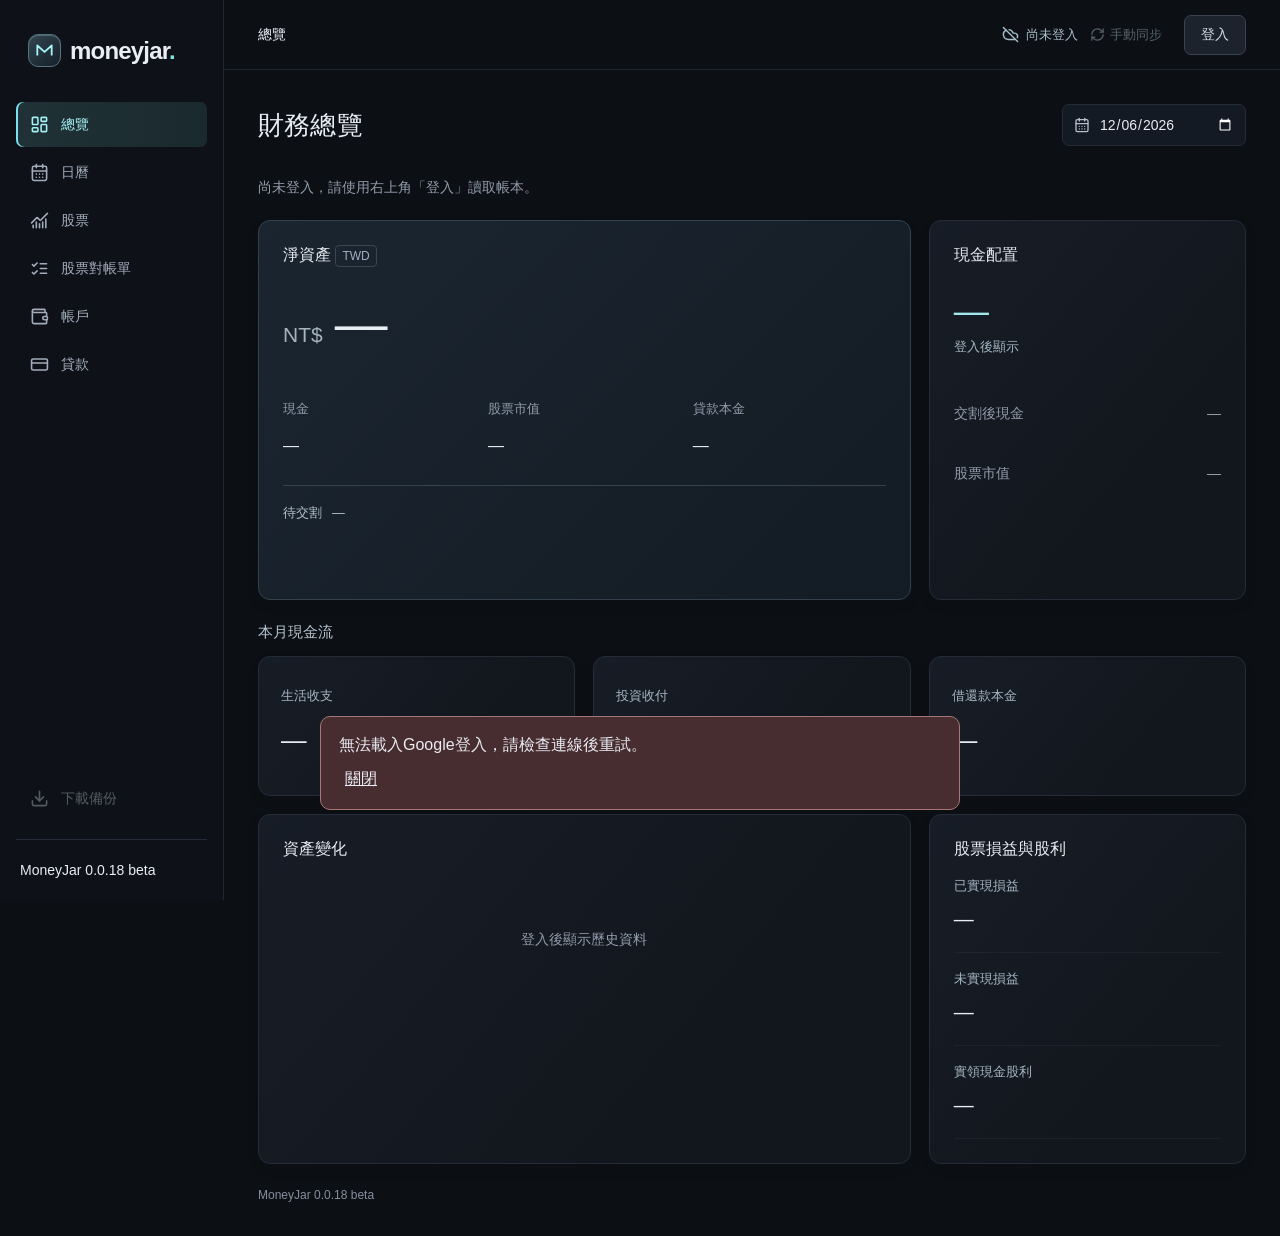
==== commit c87ed6ff: "Publish 0.0.18 automatic closing quotes on existing Pages site" ====
--- a/index.html
+++ b/index.html
@@ -7,8 +7,8 @@
     <meta name="description" content="MoneyJar Google Drive 帳本：帳戶、股票、收支、貸款與備份。" />
     <link rel="icon" type="image/svg+xml" href="./favicon.svg" />
     <title>MoneyJar · 財務總覽</title>
-    <script type="module" crossorigin src="./assets/index-n9QyeDLi.js"></script>
-    <link rel="stylesheet" crossorigin href="./assets/index-DginHoFz.css">
+    <script type="module" crossorigin src="./assets/index-C34IPI3T.js"></script>
+    <link rel="stylesheet" crossorigin href="./assets/index-3eb-dL5V.css">
   </head>
   <body><div id="root"></div></body>
 </html>
--- a/assets/index-3eb-dL5V.css
+++ b/assets/index-3eb-dL5V.css
@@ -0,0 +1 @@
+:root{font-family:Inter,-apple-system,BlinkMacSystemFont,PingFang TC,Noto Sans TC,sans-serif;color:#e9edf4;background:#0c0f14;font-synthesis:none;text-rendering:optimizeLegibility;-webkit-font-smoothing:antialiased;color-scheme:dark;font-size:16px;--bg:#0c0f14;--panel:#12171e;--line:#252c37;--muted:#929cab;--cyan:#7fe3e9;--text:#e9edf4}*{box-sizing:border-box}body{margin:0}button,input,select{font:inherit}button,a,input,select{-webkit-tap-highlight-color:transparent}button,a{touch-action:manipulation}button{cursor:pointer}button{color:inherit}a{color:inherit;text-decoration:none}button:disabled{cursor:not-allowed;opacity:.48}button:focus-visible,a:focus-visible,input:focus-visible,select:focus-visible{outline:2px solid var(--cyan);outline-offset:4px}button{border:0;background:none}svg{flex-shrink:0}h1,h2,h3,p{margin:0}h2{font-size:1rem;font-weight:600}h3{font-size:.9375rem;font-weight:600}small{font-size:.875rem}strong{font-weight:600}input,select,button{min-width:0}button:hover:not(:disabled){filter:brightness(1.1)}.app-shell{min-height:100vh}.sidebar{position:fixed;inset:0 auto 0 0;width:224px;background:#0e1117;border-right:1px solid #222833;display:flex;flex-direction:column;padding:34px 16px 0;z-index:30}.brand{display:flex;align-items:center;gap:9px;padding:0 12px;font-size:1.5rem;font-weight:650;letter-spacing:-.8px}.brand-period{color:var(--cyan)}.brand-mark{display:grid;place-items:center;width:33px;height:33px;background:linear-gradient(140deg,#334650,#151f29);border:1px solid #58717e;border-radius:10px;box-shadow:inset 0 1px 1px #91d4e34f}.brand-mark svg{width:23px;fill:none;stroke:#a5f5f6;stroke-width:2.5;stroke-linejoin:round}.book-label{display:flex;align-items:center;gap:9px;margin:37px 2px 32px;padding:12px 9px;border:1px solid var(--line);border-radius:9px}.book-avatar{width:31px;height:33px;display:grid;place-items:center;border:1px solid #4c6270;border-radius:6px;color:#adc6d5;background:#293640;font-size:.875rem}.book-label>div{flex:1}.book-label strong{font-size:.875rem;display:block}.book-label div>span{font-size:.75rem;color:var(--muted);display:block;margin-top:4px}.book-label>svg{color:var(--muted)}.nav-heading{font-size:.75rem;color:#828e9f;padding:0 14px;margin-bottom:12px;letter-spacing:1px}.nav-item{display:flex;align-items:center;gap:12px;width:100%;padding:13px 14px;margin:3px 0;border-radius:7px;color:#a2acbb;font-size:.875rem;white-space:nowrap;text-align:left;min-height:45px}.nav-item.active{color:#a3eff1;background:linear-gradient(90deg,#203237,#1a292e);box-shadow:inset 2px 0 #79e3eb}.nav-item:hover{background:#1a202a}.nav-soon{margin-left:auto;font-size:.75rem;color:#828c9a}.sidebar-bottom{margin-top:auto;padding-top:80px}.local-card{border:1px solid var(--line);background:linear-gradient(140deg,#1b222b,#12171e);border-radius:10px;padding:16px 12px;margin-bottom:14px}.local-card>svg{vertical-align:middle;margin-right:8px;color:#a2b6c1}.local-card strong{font-size:.875rem}.local-card p{font-size:.75rem;line-height:1.7;color:var(--muted);margin-top:8px}.sidebar-footer{margin:18px 0 0;padding:22px 4px;border-top:1px solid var(--line);display:flex;align-items:center;gap:10px;font-size:.875rem}.user-avatar{width:34px;height:34px;display:grid;place-items:center;background:#252c37;border-radius:50%;font-size:.75rem;letter-spacing:1px}.sidebar-footer small{display:block;color:var(--muted);font-size:.75rem;margin-top:4px}.workspace{margin-left:224px}.mode-banner{background:#16292d;border-bottom:1px solid #29444a;color:#b5dce1;padding:9px 34px;display:flex;align-items:center;justify-content:space-between;gap:15px;font-size:.75rem;min-height:39px}.mode-banner>div{display:flex;align-items:center;gap:12px}.mode-banner strong{font-size:.875rem;color:#a4edf0;white-space:nowrap}.mode-banner a,.mode-banner button{display:inline-flex;align-items:center;gap:6px;padding:3px 0;font-size:.75rem;white-space:nowrap}.mode-banner>div:last-child{gap:22px}.empty-banner{background:#1b202d;color:#b6bed2;border-color:#30364a}.topbar{height:70px;display:flex;align-items:center;gap:18px;border-bottom:1px solid #1e242e;padding:0 34px}.breadcrumb{display:flex;align-items:center;gap:12px;font-size:.875rem}.desktop-crumb{display:flex;align-items:center;gap:12px;color:var(--muted)}.breadcrumb strong{font-weight:500}.mobile-brand{display:none}.local-status{display:flex;align-items:center;gap:7px;color:#8d99aa;font-size:.75rem;margin-left:auto}.icon-button{width:36px;height:36px;display:inline-flex;align-items:center;justify-content:center;border-radius:7px;color:#a5b0c0;flex-shrink:0}.icon-button:hover{background:#ffffff0a}.main-content{padding:34px;max-width:1536px;margin:auto}.page-heading{display:flex;justify-content:space-between;align-items:center;gap:20px;margin-bottom:30px}.eyebrow{font-size:.75rem;letter-spacing:1.6px;color:#82919e;font-weight:500}.page-heading h1{font-size:1.75rem;font-weight:550;letter-spacing:.2px;margin-top:10px}.accent-dot{color:var(--cyan);padding-left:2px}.page-heading p{color:#929cab;font-size:.875rem;margin-top:10px;line-height:1.6}.heading-actions{display:flex;gap:12px;align-items:center}.primary,.secondary,.danger-button{display:inline-flex;align-items:center;justify-content:center;gap:8px;border-radius:7px;min-height:42px;padding:10px 16px;font-size:.875rem;font-weight:600;white-space:nowrap}.primary{background:linear-gradient(145deg,#a0eff0,#72d7e2);color:#092229;border:1px solid #acfcfa;box-shadow:inset 0 1px #e0fffe80,0 4px 18px #4bc9d012}.secondary{border:1px solid #3a4351;background:#1c232d;color:#d4dce6}.period-select{border:1px solid var(--line);border-radius:7px;display:flex;align-items:center;gap:8px;padding:0 11px;height:42px;background:#141a23;color:#b5becc}.period-select select{border:0;background:none;appearance:none;color:#d4dce6;font-size:.875rem;cursor:pointer;padding:9px 0}.dashboard-grid{display:grid;grid-template-columns:repeat(6,minmax(0,1fr));gap:18px}.panel{background:linear-gradient(130deg,#171d26,#12171e 70%);border:1px solid var(--line);border-radius:12px;min-width:0;box-shadow:0 5px 16px #0000000a}.panel-top{display:flex;align-items:center;justify-content:space-between;gap:12px;position:relative;z-index:1}.panel-label{font-size:.9375rem;display:flex;align-items:center;gap:9px}.small-tag{border:1px solid #3b4651;border-radius:4px;padding:3px 6px;font-size:.75rem;color:#9faebe;font-weight:400;white-space:nowrap}.subtle{font-size:.75rem;color:var(--muted)}.net-panel{grid-column:span 4;padding:22px 26px 20px;position:relative;overflow:hidden;background:radial-gradient(ellipse at 90% 0,#17303980,transparent 55%),linear-gradient(135deg,#191f2a,#121920);border-color:#33414e}.net-number{font-size:3.3rem;font-weight:500;letter-spacing:-1.8px;font-variant-numeric:tabular-nums;line-height:1.3;margin:10px 0 8px;position:relative;z-index:1}.net-number>span:first-child{font-size:1.3125rem;color:#a5b3bd;letter-spacing:0;margin-right:12px;font-weight:400}.net-meta{display:flex;align-items:center;gap:12px;font-size:.75rem;color:#95a5b1;position:relative}.quiet-chip{background:#7497a014;padding:4px 7px;color:#b6c8cf;border-radius:4px}.aurora{position:absolute;right:-70px;top:-70px;width:440px;height:260px;border-radius:50%;background:conic-gradient(from 100deg,transparent 0deg,#94e6ed16 70deg,#3fd7cd16 115deg,transparent 145deg,#bad9fe15 200deg,transparent 290deg);filter:blur(16px);transform:rotate(-20deg);animation:aurora-flow 16s ease-in-out infinite alternate;pointer-events:none}.aurora:after{content:"";position:absolute;inset:50px 5px;border-top:1px solid #c2feff65;border-radius:50%;transform:rotate(-20deg);box-shadow:0 -12px 45px #83dce527}.chart-wrap{position:relative;margin:27px 0 16px;padding-left:45px}.wealth-chart{width:100%;height:143px;display:block;color:#63798634;overflow:visible}.chart-line,.chart-area{transition:d .55s ease}.chart-line{stroke-dasharray:1;stroke-dashoffset:0;animation:chart-reveal 1.1s .1s both}.wealth-chart circle{transition:cy .55s}.chart-scale{position:absolute;left:0;top:9px;bottom:40px;display:flex;flex-direction:column;justify-content:space-between;font-size:.75rem;color:#8b9ca8}.chart-months{display:flex;justify-content:space-between;color:#91a1ae;font-size:.75rem;margin-top:8px}.chart-note{text-align:right;font-size:.75rem;color:#8598a7;margin-top:10px}.net-bottom{display:flex;gap:0;border-top:1px solid #36414c70;padding-top:16px}.net-bottom>span{color:#9cabb7;font-size:.75rem;flex:1}.net-bottom>span+span{border-left:1px solid #36414c80;padding-left:24px}.net-bottom strong{display:block;color:#d5dfe7;font-size:.9375rem;margin-top:7px;font-variant-numeric:tabular-nums;font-weight:500}.allocation-panel{grid-column:span 2;padding:25px 23px 18px}.allocation-ring{width:190px;height:190px;border-radius:50%;margin:21px auto 17px;background:conic-gradient(from -90deg,#7fe3e9 0deg var(--cash-angle),#354857 var(--cash-angle) 358deg,#12171e 358deg 360deg);display:grid;place-items:center;box-shadow:0 0 32px #83c3dd08;position:relative;transition:filter .3s}.allocation-ring:after{content:"";position:absolute;inset:11px;border:1px solid #668b9b40;border-radius:50%;pointer-events:none}.allocation-ring>div{width:157px;height:157px;border-radius:50%;background:radial-gradient(ellipse at top,#202c38,#141a23 75%);display:flex;align-items:center;justify-content:center;flex-direction:column;box-shadow:0 0 0 1px #101720,inset 0 0 18px #0a1019}.allocation-ring span{color:#a0abb7;font-size:.75rem}.allocation-ring strong{font-size:1.875rem;font-variant-numeric:tabular-nums;font-weight:500;margin:6px 0}.allocation-ring small{color:#8c9ca9;font-size:.75rem}.allocation-ring[data-asset=cash]{filter:drop-shadow(0 0 8px #7fe3e927)}.asset-legend{display:flex;flex-direction:column;gap:3px}.asset-legend button{display:flex;align-items:center;gap:9px;text-align:left;width:100%;padding:9px 7px;border-radius:6px;font-size:.875rem;color:#aab7c4}.asset-legend button.selected{background:#88a9bc0a}.asset-legend strong{margin-left:auto;font-size:.875rem;font-weight:500;color:#dde3eb}.legend-dot{width:7px;height:7px;border-radius:2px}.property-dot{background:#68879b}.cash-dot{background:#7fe3e9}.stock-dot{background:#6b658c}.stat-card{grid-column:span 2;padding:20px;text-align:left;display:grid;grid-template-columns:auto 1fr;align-content:start;gap:14px 10px;transition:border-color .2s,transform .2s}.stat-card:hover{border-color:#506a78;transform:translateY(-2px)}.stat-icon{width:33px;height:33px;border:1px solid #38505b;background:#24323b;border-radius:8px;display:inline-flex;align-items:center;justify-content:center;color:#b1dce2;flex-shrink:0}.stat-icon.violet{color:#c5c2f1;border-color:#4b475e;background:#2b283e}.stat-title{display:flex;align-items:center;justify-content:space-between;font-size:.875rem;color:#b1bac7;gap:5px}.stat-title svg{color:#738594}.stat-card>strong{grid-column:1/-1;font-size:1.65rem;font-weight:500;letter-spacing:-.45px;font-variant-numeric:tabular-nums}.positive{color:#a2e8d5}.stat-foot{display:flex;align-items:center;justify-content:space-between;gap:8px;grid-column:1/-1;font-size:.75rem;color:#98a4b4;line-height:1.5}.stat-foot>span{font-size:.75rem;color:#8693a3}.tiny-tag{border:1px solid #3a444e;border-radius:3px;padding:1px 3px;white-space:nowrap}.activity-panel{grid-column:span 3;padding:24px 22px 12px}.activity-panel .panel-top>div{display:flex;align-items:baseline;gap:12px}.text-button{color:#b3c4cf;display:inline-flex;align-items:center;gap:7px;font-size:.75rem;padding:5px 0;white-space:nowrap}.activity-list{margin-top:18px}.activity-row{display:flex;align-items:center;gap:12px;width:100%;padding:16px 0;text-align:left;border-top:1px solid #252d3760}.activity-row:first-child{border-top:0}.activity-icon{width:35px;height:35px;background:#222a35;border:1px solid #313d4b;border-radius:50%;display:grid;place-items:center;color:#aebdd0}.activity-icon.income{background:#1e322f;color:#a0dccc;border-color:#334d48}.activity-icon.interest{color:#c4b89c;background:#302e27;border-color:#444137}.activity-name{min-width:0}.activity-name strong,.activity-name small,.activity-amount strong,.activity-amount small{display:block}.activity-name strong{font-size:.875rem;font-weight:500}.activity-name small{color:#939fae;font-size:.75rem;margin-top:6px}.activity-amount{margin-left:auto;text-align:right;font-variant-numeric:tabular-nums}.activity-amount strong{font-size:.875rem;font-weight:500}.activity-amount small{font-size:.75rem;color:#929fae;margin-top:6px}.loan-panel{grid-column:span 3;padding:24px 22px}.loan-title{display:flex;gap:11px;align-items:center;margin-top:23px}.loan-title>div{flex:1}.loan-title strong{font-size:.875rem;font-weight:500}.loan-title small{font-size:.75rem;display:block;color:#94a2b2;margin-top:7px;letter-spacing:.15px}.loan-values{display:flex;justify-content:space-between;margin:23px 0 17px}.loan-values>span{font-size:.75rem;color:#9daab8}.loan-values>span:last-child{text-align:right}.loan-values strong{display:block;font-weight:500;font-size:1.8rem;color:#d9e4ed;margin-top:7px;font-variant-numeric:tabular-nums}.loan-values small{font-size:.75rem;color:#9caeba;margin-left:6px}.loan-bar{height:5px;border-radius:4px;background:#293440;overflow:hidden}.loan-bar>div{height:100%;border-radius:4px;background:linear-gradient(90deg,#658b9d,#a1ced8);transition:width .6s}.loan-meta{display:flex;justify-content:space-between;font-size:.75rem;color:#91a1ae;margin-top:9px;gap:8px}.loan-note{display:flex;align-items:flex-start;gap:8px;color:#9eacb9;font-size:.75rem;line-height:1.8;padding-top:19px}.loan-note svg{margin-top:2px}.outlook-strip{grid-column:1/-1;display:flex;align-items:center;gap:12px;border:1px solid #272e3a;border-radius:9px;background:linear-gradient(100deg,#181d28,#10151c);padding:17px 22px}.outlook-icon{display:grid;place-items:center;width:32px;height:32px;border-radius:8px;background:#282c3e;color:#acb9d9}.outlook-strip>div{display:flex;align-items:center;gap:20px;flex:1}.outlook-strip strong{font-size:.875rem;font-weight:500}.outlook-strip>div>span{font-size:.75rem;color:#99a3b3}.page-footer{display:flex;justify-content:space-between;gap:12px;color:#84909e;font-size:.75rem;margin-top:24px}.page-footer>span{display:flex;align-items:center;gap:8px}.page-footer i{height:3px;width:3px;background:#657582;border-radius:50%}.mobile-nav{display:none}.empty-intro{display:flex;align-items:center;gap:15px;border:1px solid #394154;background:linear-gradient(115deg,#202536,#17232e);padding:23px;border-radius:12px;margin-bottom:20px}.intro-icon{display:grid;place-items:center;width:44px;height:44px;color:#adc6e1}.empty-intro>div{flex:1}.empty-intro strong{font-size:1rem;font-weight:500}.empty-intro p{font-size:.875rem;color:#a5b0c2;line-height:1.8;margin-top:6px}.ring-empty{background:#2b3541}.chart-empty{height:215px;display:flex;align-items:center;justify-content:center;gap:15px;flex-direction:column;color:#93a6b5;font-size:.875rem;position:relative;text-align:center}.chart-empty>div{height:1px;background:linear-gradient(90deg,transparent,#68879575,transparent);width:90%;margin-top:18px}.section-empty{min-height:235px;display:flex;align-items:center;justify-content:center;flex-direction:column;text-align:center;gap:12px;color:#9baabc}.section-empty strong{font-size:.9375rem;font-weight:500;color:#c6d0df}.section-empty p{font-size:.875rem}.modal{width:min(540px,calc(100% - 36px));max-height:calc(100dvh - 64px);background:linear-gradient(135deg,#1b222e,#131a23);border:1px solid #465563;border-radius:15px;padding:26px;color:var(--text);box-shadow:0 40px 100px #000a;overflow:auto;animation:modal-in .24s ease-out;scrollbar-width:thin;scrollbar-color:#526575 transparent}.modal::backdrop{background:#040a13bd;-webkit-backdrop-filter:blur(7px);backdrop-filter:blur(7px)}body:has(dialog[open]){overflow:hidden}.modal-wide{width:min(690px,calc(100% - 36px))}.modal-head{display:flex;align-items:center;justify-content:space-between;gap:20px;margin-bottom:22px}.modal-head h2{font-size:1.375rem;font-weight:500;margin-top:9px}.modal-copy{font-size:.9375rem;line-height:1.85;color:#b6c1cf;margin-bottom:22px}.new-options{display:flex;flex-direction:column;gap:9px}.new-options button{border:1px solid #343f4e;background:#202b38;display:flex;align-items:center;gap:15px;padding:17px;border-radius:9px;text-align:left}.new-options button:first-child{border-color:#648f99;color:#b1f0f2;background:linear-gradient(130deg,#29434b,#21313d)}.new-options button>span{flex:1;font-size:.9375rem}.new-options strong{display:block;font-size:1rem}.new-options small{display:block;font-size:.875rem;font-weight:400;color:#b0c2cb;margin-top:5px}.new-options button:disabled small{font-size:.75rem}.detail-rows{margin:25px 0}.detail-rows>div{display:flex;align-items:baseline;justify-content:space-between;gap:18px;padding:16px 0;border-top:1px solid #343e4a;font-size:.875rem;line-height:1.6}.detail-rows dt{color:#a9b6c5}.detail-rows dd{margin:0;text-align:right;font-variant-numeric:tabular-nums}.detail-footer{display:flex;align-items:center;justify-content:space-between;gap:12px}.detail-footer>span{color:#a3b2c0;font-size:.75rem}.dialog-actions{display:flex;justify-content:flex-end;gap:12px}.form-banner{display:flex;align-items:flex-start;gap:9px;color:#b9dbe0;background:#22384070;border:1px solid #45616b80;border-radius:7px;padding:12px;font-size:.875rem;line-height:1.65;margin-bottom:25px}.form-banner svg{margin-top:2px}.stock-form{display:flex;flex-direction:column;gap:17px}.form-step{display:flex;align-items:center;gap:10px;margin-top:6px}.form-step>span:first-child{font-size:.75rem;color:#8ac8d0;border:1px solid #466470;border-radius:5px;padding:4px 5px;font-variant-numeric:tabular-nums}.form-step .subtle{margin-left:auto}.field-grid{display:grid;grid-template-columns:1fr 1fr;gap:16px}.stock-form label{display:flex;flex-direction:column;gap:9px;font-size:.875rem;color:#c1cad7}.stock-form input:not([type=checkbox]),.stock-form select{width:100%;border:1px solid #3a4656;border-radius:6px;background:#111925;color:#e1e7f0;min-height:44px;padding:11px 12px;font-size:1rem;box-shadow:inset 0 1px 3px #030a1360}.stock-form input::placeholder{color:#7f8ea1}.input-icon{position:relative}.input-icon>svg{position:absolute;left:12px;top:14px;color:#99acbe}.input-icon input{padding-left:37px!important}.inline-hint{font-size:.875rem;line-height:1.7;color:#a2b5c5}.badge{display:inline-block;padding:2px 6px;font-size:.75rem;border:1px solid #557f86;color:#a0dbe1;border-radius:3px;margin-right:5px}.stock-form label.check-label{flex-direction:row;align-items:center;font-size:.875rem;gap:8px}.check-label input{width:17px;height:17px;accent-color:#85e6ed;margin:0}.field-help{font-size:.75rem;line-height:1.8;color:#94a8b9;margin-top:-5px}.field-help a{color:var(--cyan);margin-left:8px}.quantity-input{display:flex}.quantity-input input{border-radius:6px 0 0 6px!important}.quantity-input select{width:75px;border-left:0;border-radius:0 6px 6px 0}.trade-summary{padding:17px;border:1px solid #3f5866;background:#20313e70;border-radius:9px;display:flex;align-items:center;gap:18px;color:#aed1da}.trade-summary>div{flex:1;min-width:0}.trade-summary>div>span{font-size:.75rem;color:#a6b9c9;display:block}.trade-summary strong{display:block;font-size:1.375rem;font-variant-numeric:tabular-nums;margin-top:9px;overflow-wrap:anywhere;font-weight:500}.trade-summary>span{font-size:.75rem;display:flex;align-items:center;gap:5px}.form-footer{display:flex;flex-direction:column;gap:12px;border-top:1px solid #303c4c;padding-top:20px;margin-top:3px}.form-footer>span{font-size:.75rem;color:#a5b3c3}.form-footer>div{display:flex;justify-content:flex-end;gap:12px}.error-message{border:1px solid #a2626680;background:#3b242c;color:#ffb5bc;font-size:.875rem;line-height:1.8;border-radius:7px;padding:13px;overflow-wrap:anywhere;margin-bottom:15px}.error-message button{display:block;text-decoration:underline;margin-top:8px}.discard-prompt{background:#3b3030;border:1px solid #775354;border-radius:8px;padding:15px;font-size:.875rem}.discard-prompt p{margin-bottom:12px}.danger-button{background:#674146;color:#ffd3d5;margin-left:10px}.draft-list{border-top:1px solid #38495a;margin-top:14px;padding:19px 0 4px}.draft-list h3{font-size:.875rem;color:#a9cbd2}.draft-list h3 span{font-size:.75rem;margin-left:6px;background:#344b58;padding:2px 5px;border-radius:3px}.draft-row{display:flex;align-items:center;justify-content:space-between;width:100%;text-align:left;gap:10px;padding:15px 0;animation:row-in .4s ease-out}.draft-row>span:first-child{min-width:0}.draft-row strong{font-size:.875rem;display:block;overflow-wrap:anywhere}.draft-row small{font-size:.75rem;color:#97aabc;display:block;margin-top:7px}.draft-row>span:last-child{display:flex;align-items:center;gap:4px;flex-shrink:0;font-size:.75rem;color:#b2d0d6}.toast{position:fixed;bottom:25px;left:50%;transform:translate(-50%);display:flex;align-items:center;gap:10px;max-width:calc(100vw - 30px);padding:10px 12px 10px 18px;border:1px solid #5e969a;background:#223b40;box-shadow:0 8px 50px #0009;border-radius:10px;color:#cfefef;z-index:80;font-size:.875rem;animation:modal-in .2s ease-out}.toast>span{min-width:0}.settings-block{border-top:1px solid #354252;padding:20px 0 0;margin-top:20px}.settings-block p{font-size:.875rem;line-height:1.8;color:#aebccc;margin:10px 0}.segmented{display:flex;padding:4px;background:#0d1520;border:1px solid #39475b;border-radius:8px;gap:4px;margin-top:15px}.segmented button{flex:1;padding:10px;border-radius:5px;font-size:.875rem;color:#97aabd}.segmented button[aria-pressed=true]{background:#2b4651;color:#cbf2f6}.settings-links{display:grid;grid-template-columns:1fr 1fr;gap:15px;margin-top:14px}.entrance{animation:panel-in .6s both}.entrance:nth-child(2){animation-delay:.08s}.entrance:nth-child(3){animation-delay:.13s}.entrance:nth-child(4){animation-delay:.18s}.entrance:nth-child(5){animation-delay:.22s}.entrance:nth-child(6){animation-delay:.26s}.entrance:nth-child(7){animation-delay:.3s}@keyframes panel-in{0%{opacity:0;transform:translateY(12px)}to{opacity:1;transform:translateY(0)}}@keyframes chart-reveal{0%{stroke-dashoffset:1}to{stroke-dashoffset:0}}@keyframes aurora-flow{0%{transform:translate3d(-15px,10px,0) rotate(-20deg);opacity:.55}to{transform:translate3d(25px,-5px,0) rotate(20deg);opacity:1}}@keyframes modal-in{0%{opacity:0;translate:0 12px}to{opacity:1;translate:0 0}}@keyframes row-in{0%{opacity:0;transform:translateY(-8px);background:#39617155}to{opacity:1;transform:translateY(0);background:transparent}}[data-motion=low] .aurora{animation:none;opacity:.65}[data-paused=true] *{animation-play-state:paused!important}[data-motion=off] *,[data-motion=off] *:after{animation:none!important;transition:none!important;scroll-behavior:auto!important}@media(min-width:1500px){.main-content{padding:42px}.page-heading{margin-bottom:34px}.dashboard-grid{gap:22px}.net-panel{padding:25px 30px}.wealth-chart{height:160px}}@media(max-width:1200px){.sidebar{width:196px;padding-left:10px;padding-right:10px}.workspace{margin-left:196px}.brand{font-size:1.3rem}.main-content{padding:25px}.topbar,.mode-banner{padding-left:25px;padding-right:25px}.page-heading{align-items:flex-start;flex-direction:column;gap:18px}.heading-actions{align-self:flex-end;margin-top:-4px}.page-heading h1{font-size:1.75rem}.stat-card{padding:17px 14px}.stat-card>strong{font-size:1.375rem}.stat-foot{flex-wrap:wrap}.allocation-panel{padding-left:15px;padding-right:15px}.allocation-ring{width:166px;height:166px;margin-top:30px;margin-bottom:30px}.allocation-ring>div{width:136px;height:136px}.activity-panel,.loan-panel{padding:20px 17px}.activity-panel .panel-top>div{display:block}.activity-panel .panel-top .subtle{display:block;margin-top:7px}.outlook-strip>div{display:block}.outlook-strip>div>span{display:block;margin-top:7px}}@media(max-width:950px){.sidebar{width:182px}.workspace{margin-left:182px}.nav-item{padding:12px 10px;font-size:.875rem;gap:9px}.nav-soon{display:none}.mode-banner{align-items:flex-start}.mode-banner>div:first-child{flex-wrap:wrap;gap:7px}.mode-banner>div:first-child>span{flex-basis:100%;font-size:.75rem}.mode-banner>div:last-child{gap:10px}.main-content{padding:22px}.dashboard-grid{gap:14px}.net-panel{grid-column:span 6}.allocation-panel{grid-column:span 6;display:grid;grid-template-columns:1fr 1fr;align-items:center;gap:0 30px;padding:22px}.allocation-panel .panel-top{grid-column:1/-1}.allocation-ring{margin:20px auto 0}.asset-legend{margin-top:20px}.stat-card{grid-column:span 2}.stat-card>strong{font-size:1.125rem}.stat-card .stat-icon{display:none}.stat-title{grid-column:1/-1;font-size:.75rem}.activity-panel,.loan-panel{grid-column:span 6}.activity-panel .panel-top>div{display:flex;align-items:center}.activity-panel .panel-top .subtle{margin-top:0}.page-footer{flex-direction:column}.local-status{font-size:.75rem}}@media(max-width:700px){.sidebar{display:none}.workspace{margin-left:0}.mode-banner{padding:9px 16px;gap:10px;min-height:62px;position:sticky;top:0;z-index:35;-webkit-backdrop-filter:blur(15px);backdrop-filter:blur(15px);background:#14282eef}.mode-banner>div:first-child{gap:5px}.mode-banner>div:first-child>span{font-size:.75rem;line-height:1.5;max-width:190px}.mode-banner strong{font-size:.75rem}.mode-banner>div:last-child{flex-direction:column;gap:5px;align-items:flex-end}.mode-banner button,.mode-banner a{font-size:.75rem;min-height:23px}.mode-banner svg{width:13px}.topbar{height:62px;padding:0 18px;gap:8px}.desktop-crumb{display:none}.mobile-brand{display:block;font-size:1.125rem;letter-spacing:-.6px;color:#dfeaf1;font-weight:600}.breadcrumb{gap:13px}.breadcrumb strong{font-size:.75rem;border-left:1px solid #364350;padding-left:13px}.local-status{margin-left:auto;font-size:.75rem;max-width:95px;line-height:1.6;gap:4px}.local-status svg{display:none}.topbar>.icon-button{width:24px}.main-content{padding:27px 16px 96px}.page-heading{gap:20px;margin-bottom:20px}.eyebrow{font-size:.75rem;letter-spacing:1.3px}.page-heading h1{font-size:1.45rem;margin-top:9px;letter-spacing:0}.page-heading p{font-size:.75rem;margin-top:9px}.heading-actions{align-self:stretch;justify-content:space-between;margin:0}.period-select{height:40px}.period-select select{font-size:.75rem}.heading-actions>.primary{height:40px;min-height:40px;padding:8px 17px;font-size:.875rem}.dashboard-grid{gap:14px}.net-panel{padding:18px 18px 19px}.panel-label{font-size:.875rem}.net-panel>.panel-top>.icon-button{height:25px;width:27px}.net-number{font-size:2.65rem;margin:13px 0 9px;letter-spacing:-1.7px}.net-number>span:first-child{font-size:1rem;margin-right:10px}.net-meta{font-size:.75rem;gap:10px}.chart-wrap{margin-top:22px;padding-left:36px}.wealth-chart{height:119px}.chart-scale{font-size:.75rem;bottom:39px}.chart-months,.chart-note{font-size:.75rem}.net-bottom{padding-top:15px}.net-bottom>span{font-size:.75rem}.net-bottom>span+span{padding-left:16px}.net-bottom strong{font-size:.875rem}.allocation-panel{padding:19px 18px;gap:0 15px}.allocation-panel .panel-top{grid-column:1/-1}.allocation-panel h2{font-size:.875rem}.allocation-ring{width:139px;height:139px;margin-top:16px}.allocation-ring>div{width:113px;height:113px}.allocation-ring strong{font-size:1.5rem;margin:4px 0}.allocation-ring span,.allocation-ring small{font-size:.75rem}.allocation-ring:after{inset:8px}.asset-legend{margin-top:13px}.asset-legend button{padding:10px 0;gap:6px;font-size:.75rem}.asset-legend strong{font-size:.75rem}.asset-legend svg{width:12px}.legend-dot{width:6px;height:6px}.stat-card{grid-column:span 6;padding:17px 18px;grid-template-columns:auto 1fr auto;gap:7px 11px;align-items:center}.stat-card .stat-icon{display:inline-flex;grid-row:span 2;width:34px;height:34px}.stat-title{grid-column:2;grid-row:1;font-size:.875rem;justify-content:flex-start}.stat-title svg{display:none}.stat-card>strong{grid-column:3;grid-row:1;font-size:1.25rem;letter-spacing:-.3px;text-align:right}.stat-foot{grid-column:2/-1;grid-row:2;font-size:.75rem;flex-wrap:nowrap}.stat-foot>span{font-size:.75rem}.stat-card:hover{transform:none}.activity-panel,.loan-panel{padding:21px 18px 14px}.activity-panel .panel-top>div{display:block}.activity-panel .panel-top .subtle{display:block;margin-top:7px;font-size:.75rem}.activity-panel h2,.loan-panel h2{font-size:.875rem}.activity-list{margin-top:6px}.activity-row{padding:16px 0;gap:10px}.activity-name strong{font-size:.875rem}.activity-name small{font-size:.75rem}.activity-amount strong{font-size:.875rem}.loan-panel{padding-bottom:20px}.loan-title{margin-top:22px}.loan-title strong{font-size:.875rem}.loan-values{margin-top:22px}.outlook-strip{padding:17px 14px;gap:10px;flex-wrap:wrap}.outlook-strip strong{font-size:.75rem}.outlook-strip>div>span{font-size:.75rem}.outlook-strip .text-button{font-size:.75rem}.outlook-icon{width:28px;height:30px}.page-footer{font-size:.75rem;line-height:1.6;margin-top:22px}.mobile-nav{position:fixed;bottom:0;left:0;right:0;display:flex;justify-content:space-around;padding:10px 5px max(10px,env(safe-area-inset-bottom));height:auto;min-height:70px;border-top:1px solid #33414d;background:#111b24f5;-webkit-backdrop-filter:blur(16px);backdrop-filter:blur(16px);z-index:40;box-shadow:0 -5px 35px #0002}.mobile-nav>button{display:flex;flex-direction:column;align-items:center;justify-content:center;gap:5px;min-width:52px;min-height:48px;font-size:.75rem;color:#a3afbf}.mobile-nav>.active{color:#a8e7ee}.mobile-nav>.mobile-add{color:#90eaf1}.mobile-add>svg{background:#28454e;border:1px solid #5a8792;border-radius:7px;width:29px;height:27px;padding:3px}.empty-intro{padding:17px;flex-wrap:wrap;gap:8px}.intro-icon{width:30px}.empty-intro>div{flex-basis:calc(100% - 40px)}.empty-intro strong{font-size:.875rem}.empty-intro p{font-size:.75rem}.empty-intro a{margin-top:8px;width:100%}.chart-empty{height:190px;font-size:.75rem;line-height:1.8}.modal,.modal-wide{width:100%;max-width:100%;max-height:calc(100dvh - 22px);margin:auto 0 0;border-radius:17px 17px 0 0;border-left:0;border-right:0;border-bottom:0;padding:23px 19px max(24px,env(safe-area-inset-bottom));overscroll-behavior:contain}.modal-head{margin-bottom:20px}.modal-head h2{font-size:1.25rem}.modal-copy{font-size:.9375rem}.field-grid{gap:14px}.stock-form label{font-size:.875rem}.stock-form input:not([type=checkbox]),.stock-form select{padding:11px 9px;font-size:1rem}.form-step .subtle{font-size:.75rem}.form-step h3{font-size:.875rem}.form-banner{font-size:.75rem}.form-footer>div{display:grid;grid-template-columns:1fr 2fr;gap:10px}.form-footer .primary,.form-footer .secondary{font-size:.875rem;padding:12px}.trade-summary{padding:14px;gap:8px}.trade-summary strong{font-size:1.1875rem}.trade-summary>span{font-size:.75rem}.trade-summary>svg{width:16px}.quantity-input select{width:63px}.detail-rows>div{font-size:.875rem;gap:12px;flex-wrap:wrap}.detail-rows dd{margin-left:auto}.detail-footer>span{font-size:.75rem}.toast{bottom:84px;left:16px;right:16px;transform:none;max-width:none;font-size:.875rem;padding-left:12px}.toast>span{flex:1}.aurora{animation-duration:24s;filter:blur(13px);width:290px;height:220px}.settings-links{gap:18px}.new-options small{font-size:.75rem}.new-options button{padding:16px}.empty-banner{background:#202736f5}}@media(max-width:380px){.main-content{padding-left:12px;padding-right:12px}.page-heading h1{font-size:1.35rem}.net-number{font-size:2.45rem}.allocation-panel{padding-left:16px;padding-right:16px;gap:0 10px}.stat-card{padding-left:14px;padding-right:14px;gap:7px 8px}.stat-card>strong{font-size:1.1875rem}.stat-title{font-size:.75rem}.modal{padding-left:16px;padding-right:16px}.field-grid{grid-template-columns:1fr}.form-step .subtle{font-size:.75rem}.trade-summary>svg{display:none}}@media(prefers-reduced-motion:reduce){*,*:before,*:after{animation:none!important;transition:none!important;scroll-behavior:auto!important}}.stat-title,.mobile-nav>button,.asset-legend button,.asset-legend strong{font-size:.875rem}.wealth-chart circle{r:3px}.ring-actions{position:absolute;inset:0;width:100%;height:100%;z-index:2;overflow:visible}.ring-actions circle{pointer-events:stroke;cursor:pointer}.ring-actions circle:focus-visible{outline:none;stroke:#d2f9ff80}.allocation-ring[data-asset=cash]{background:conic-gradient(from -90deg,#b6faff 0deg var(--cash-angle),#293a47 var(--cash-angle) 358deg,#12171e 358deg 360deg)}.modal-head{position:sticky;top:-26px;z-index:5;margin:-26px -26px 22px;padding:24px 26px 18px;background:#1b232ff5;border-bottom:1px solid #364351;-webkit-backdrop-filter:blur(12px);backdrop-filter:blur(12px)}@media(max-width:700px){.modal-head{top:-23px;margin:-23px -19px 22px;padding:21px 19px 16px}.modal-head .eyebrow{font-size:.75rem}}@media(max-width:380px){.modal-head{margin-left:-16px;margin-right:-16px;padding-left:16px;padding-right:16px}}.page-heading>h1{font-size:1.65rem;font-weight:550;margin:0}.period-select input{border:0;background:transparent;color:var(--text);font:inherit;font-size:.875rem;min-width:0}.cash-hero{display:flex;flex-direction:column;min-height:380px}.cash-hero .net-number{margin-top:24px;overflow-wrap:anywhere}.cash-breakdown{display:grid;grid-template-columns:1fr 1fr;gap:14px;position:relative;z-index:1;margin:30px 0}.cash-breakdown button{display:grid;grid-template-columns:1fr auto;text-align:left;gap:10px;padding:18px;border:1px solid #3b505b;background:#16263188;border-radius:8px}.cash-breakdown button>span{font-size:.875rem;color:#acbec9;grid-column:1/-1}.cash-breakdown strong{font-size:1.7rem;font-weight:500}.cash-breakdown small{font-size:.75rem;color:#a4b8c5}.cash-breakdown svg{align-self:center;color:var(--cyan)}.cash-hero .net-bottom{margin-top:auto}.cash-accounts-ring{background:conic-gradient(#73dae3,#4a697a,#73dae3)}.asset-legend button>span{min-width:0;overflow-wrap:anywhere}.asset-legend button>strong{white-space:nowrap}.activity-name strong{overflow-wrap:anywhere}.activity-amount{flex-shrink:0}.demo-draft-panel{margin-top:18px;padding:22px}.demo-draft-panel .draft-row strong{overflow-wrap:anywhere;min-width:0}.section-toolbar{display:flex;gap:15px;align-items:center;justify-content:space-between;margin-bottom:22px;flex-wrap:wrap}.section-toolbar .segmented{margin:0;flex-shrink:0}.section-toolbar .segmented button{white-space:nowrap;flex:0 0 auto}.month-control{display:flex;align-items:center;gap:5px}.month-control input,.ledger-filters input,.ledger-filters select,.reset-confirm>input{border:1px solid #3a4656;background:#141d28;color:var(--text);border-radius:6px;padding:11px 12px;font:inherit;font-size:.875rem;min-height:42px;min-width:0}.month-control input{width:170px}.ledger-filters{display:flex;align-items:center;flex-wrap:wrap;gap:12px;margin-bottom:19px}.search-field{display:flex;align-items:center;border:1px solid #3a4656;background:#141d28;border-radius:6px;padding-left:12px;flex:1;min-width:210px}.search-field>svg{color:#94a8b9}.search-field input{border:0;background:none;flex:1;width:100%;outline-offset:0}.inline-check{display:flex;align-items:center;gap:6px;font-size:.875rem;color:#afbac8}.inline-check input{accent-color:var(--cyan);min-height:0}.list-meta{display:flex;align-items:center;justify-content:space-between;font-size:.875rem;color:#a2b2c2;margin:15px 0;gap:10px}.list-meta .text-button{margin-left:8px}.table-heading,.transaction-row{display:grid;grid-template-columns:108px minmax(0,1fr) minmax(100px,160px) 78px;gap:16px;align-items:center;padding:17px 22px;width:100%;text-align:left}.table-heading{font-size:.75rem;color:#95a6b8;background:#202a3650;border-radius:12px 12px 0 0}.table-heading span:nth-child(3){text-align:right}.transaction-row{border-top:1px solid #2b374440;font-size:.875rem;animation:row-in .3s ease-out}.transaction-row:hover{background:#26364250}.row-date{color:#a8b5c3;font-variant-numeric:tabular-nums;font-size:.8125rem}.row-description{min-width:0}.row-description>strong{display:block;overflow-wrap:anywhere;line-height:1.6;font-weight:500}.row-description small{display:block;line-height:1.7;color:#8fa4b8;margin-top:5px;overflow-wrap:anywhere}.row-amount{text-align:right;font-weight:500;font-variant-numeric:tabular-nums;overflow-wrap:anywhere}.status-chip{font-size:.75rem;border:1px solid #3b4d60;border-radius:4px;padding:4px 6px;color:#aec0cf;white-space:nowrap;text-align:center;width:max-content}.status-chip.review,.review-label{color:#edcc8b;border-color:#866e47}.pagination{display:flex;align-items:center;justify-content:center;gap:20px;margin-top:24px;font-size:.875rem}.calendar-panel{padding:18px}.calendar-grid{display:grid;grid-template-columns:repeat(7,minmax(0,1fr));gap:5px}.weekdays{margin-bottom:9px;color:#9baab9;font-size:.75rem;text-align:center}.calendar-day{min-height:103px;min-width:0;border:1px solid #2f3d4d;background:#17212b;border-radius:6px;display:flex;align-items:flex-start;flex-direction:column;gap:6px;padding:9px;text-align:left;overflow-wrap:anywhere}.calendar-day>strong{font-size:.875rem;font-weight:500}.calendar-day.selected{border-color:#8fe9ee;background:#233c45}.calendar-day.today>strong{color:#7fe3e9}.day-event{font-size:.75rem;padding:2px 4px;width:100%;border-radius:3px;background:#35435870;line-height:1.5}.day-event.income{color:#b1ead9;background:#254b4370}.day-event.expense{color:#ded2bf;background:#53463270}.day-event b{font-size:.6875rem;font-weight:400}.calendar-day>small{font-size:.75rem;color:#aebdce}.account-grid{display:grid;grid-template-columns:repeat(2,minmax(0,1fr));gap:18px}.account-card{padding:24px;min-width:0}.account-order{display:flex;margin-left:auto}.account-card h2{font-size:1.0625rem;line-height:1.6;margin:21px 0 11px;overflow-wrap:anywhere}.account-balance{font-size:1.8rem;display:block;font-weight:500;font-variant-numeric:tabular-nums;overflow-wrap:anywhere}.account-card>p{margin-top:12px;line-height:1.8}.account-card.archived{border-style:dashed}.account-actions{display:flex;gap:10px;flex-wrap:wrap;margin-top:22px}.account-actions .secondary{font-size:.8125rem;padding:9px 11px}.account-actions .text-button{padding:7px 5px;font-size:.8125rem}.review-label{font-size:.8125rem}.scope-note{color:#99a7b8;font-size:.875rem;margin-top:25px}.reconcile-comparison{display:grid;grid-template-columns:1fr 1fr;gap:15px;border:1px solid #48636e;background:#1d313d;border-radius:8px;padding:17px}.reconcile-comparison span{font-size:.8125rem;color:#b8c6d2}.reconcile-comparison strong{display:block;color:#d7eaf1;font-size:1.25rem;margin-top:9px;font-weight:500;overflow-wrap:anywhere}.backup-actions{display:flex;gap:12px;flex-wrap:wrap}.file-picker{cursor:pointer;position:relative}.file-picker input{position:absolute;inset:0;width:100%;opacity:0;cursor:pointer}.file-picker:focus-within{outline:2px solid var(--cyan);outline-offset:3px}.import-confirm,.reset-confirm{border:1px solid #687185;border-radius:8px;padding:20px;margin-top:20px;background:#25334280}.import-confirm p,.reset-confirm p{font-size:.875rem;color:#b7c9d5;line-height:1.9;margin:12px 0}.reset-confirm>input{width:100%;margin:7px 0 16px}.settings-block .danger-button{margin-left:0}.recovery-list{max-height:240px;overflow:auto}.recovery-row{display:flex;align-items:center;gap:12px;flex-wrap:wrap;padding:14px 0;border-bottom:1px solid #394656;font-size:.875rem}.recovery-row>span{flex:1;min-width:170px}.recovery-row small{display:block;color:#95aabb;margin-top:7px;font-size:.75rem;line-height:1.7}.recovery-row .secondary{font-size:.8125rem;padding:8px 12px}.revision-history{margin-bottom:20px;color:#b1c1ce;font-size:.875rem}.revision-history summary{cursor:pointer;margin-bottom:10px}.revision-history p{font-size:.75rem;line-height:1.8;padding:5px 0}.detail-rows dd{overflow-wrap:anywhere}.day-event b{font-size:.75rem}@media(max-width:1050px){.account-grid{grid-template-columns:1fr}.table-heading,.transaction-row{grid-template-columns:98px minmax(0,1fr) 115px;gap:10px;padding:16px}.table-heading span:last-child{display:none}.transaction-row .status-chip{grid-column:2;font-size:.75rem}.row-date{grid-row:1/3}.row-amount{grid-column:3;grid-row:1/3}.calendar-day{min-height:95px;padding:6px}.day-event b{display:none}}@media(max-width:700px){.page-heading>h1{font-size:1.4rem}.page-heading{gap:16px}.cash-hero{min-height:340px}.cash-breakdown{gap:10px;margin:24px 0}.cash-breakdown button{padding:13px 10px;gap:10px}.cash-breakdown button>span{font-size:.75rem}.cash-breakdown strong{font-size:1.5rem}.cash-accounts-ring{margin:15px auto}.section-toolbar{gap:12px;margin-bottom:17px}.section-toolbar>.primary{font-size:.8125rem}.section-toolbar .segmented{padding:3px}.segmented button{padding:9px}.month-control{order:3;width:100%;justify-content:space-between}.month-control input{flex:1;text-align:center;max-width:230px}.ledger-filters{gap:10px}.search-field{flex-basis:100%}.ledger-filters select{flex:1;max-width:calc(50% - 5px)}.inline-check{font-size:.8125rem}.table-heading{display:none}.transaction-row{grid-template-columns:minmax(0,1fr) auto;gap:8px 12px;padding:16px}.row-date{grid-column:1;grid-row:1;font-size:.75rem}.transaction-row .status-chip{grid-column:2;grid-row:1;justify-self:end;font-size:.75rem}.row-description{grid-column:1;grid-row:2}.row-amount{grid-column:2;grid-row:2;max-width:140px;font-size:.875rem}.row-description strong{font-size:.875rem}.row-description small{font-size:.75rem}.list-meta{font-size:.8125rem}.list-meta>span{min-width:0;display:flex;flex-wrap:wrap}.calendar-panel{padding:10px 7px}.calendar-grid{gap:3px}.calendar-day{min-height:88px;padding:6px 3px;gap:5px}.calendar-day strong{font-size:.8125rem}.day-event{font-size:.75rem;padding:1px;text-align:center}.calendar-day>small{font-size:.75rem}.account-card{padding:19px}.account-card h2{font-size:1rem}.account-balance{font-size:1.6rem}.account-actions{gap:8px}.account-actions .secondary{font-size:.875rem}.reconcile-comparison{grid-template-columns:1fr}.import-confirm,.reset-confirm{padding:15px}.import-confirm .dialog-actions,.reset-confirm .dialog-actions{flex-wrap:wrap}.demo-draft-panel{padding:18px}.activity-name{min-width:0}.cash-hero .net-number{font-size:2.4rem}.cash-accounts-ring .asset-legend{min-width:0}.period-select input{width:145px}.file-picker{font-size:.875rem}.table-heading,.transaction-row{overflow-wrap:anywhere}}.cash-hero{background:linear-gradient(135deg,#191f2a,#121920)}.calendar-toolbar .month-control{order:0;width:auto}.calendar-selection{display:flex;align-items:center;justify-content:space-between;gap:12px;margin-bottom:14px;font-size:.875rem;color:#acbac9}.calendar-selection .text-button{flex-shrink:0}.calendar-selection>span{line-height:1.6}.ledger-view .calendar-panel{margin-bottom:28px}#calendar-records{scroll-margin-top:20px}.list-meta h2{font-size:1rem;line-height:1.6}.list-meta h2 span{font-size:.875rem;color:#9cafbf;font-weight:400}.new-date{font-size:.875rem;color:#b8cad7;line-height:1.7;margin-bottom:18px}.adjustment-help,.stock-availability{font-size:.875rem;line-height:1.9;color:#b4c4d2;margin-bottom:22px}.stock-sections{display:grid;grid-template-columns:repeat(2,minmax(0,1fr));gap:18px}.stock-section{padding:23px}.stock-section p{font-size:.875rem;color:#a6b8c7;line-height:1.8;margin-top:18px}.stocks-view .draft-row{width:100%;display:flex;justify-content:space-between;text-align:left;gap:16px}.stocks-view .draft-row span{display:flex;align-items:center;gap:6px;flex-shrink:0}@media(max-width:700px){.calendar-toolbar{flex-wrap:nowrap;gap:8px}.calendar-toolbar .month-control{flex:1;min-width:0;justify-content:flex-start;gap:0}.calendar-toolbar .month-control input{padding:9px 2px;flex:1;width:100%;max-width:180px}.calendar-toolbar .month-control .icon-button{width:26px}.calendar-toolbar>.primary{padding:10px;font-size:.875rem}.calendar-selection{align-items:flex-start}.calendar-selection>span{max-width:230px;font-size:.8125rem}.stock-sections{grid-template-columns:1fr}.stock-section{padding:20px}.list-meta{align-items:flex-start;flex-wrap:wrap}.list-meta h2{font-size:.9375rem}.list-meta>button{font-size:.8125rem;white-space:nowrap}.ledger-view .calendar-panel{margin-bottom:25px}.calendar-day{min-height:76px}.stock-availability{margin-top:-8px}}@media(max-width:700px){.calendar-toolbar{flex-wrap:wrap}.calendar-toolbar .month-control{flex:1 1 180px}.calendar-toolbar>.primary{flex-shrink:0}}.stock-summary{display:grid;grid-template-columns:repeat(3,minmax(0,1fr));gap:14px;margin:18px 0}.stock-summary>div{border:1px solid var(--border,#30343b);border-radius:15px;padding:20px;background:#191c22}.stock-summary span,.stock-summary strong{display:block}.stock-summary span{font-size:12px;color:#9fa7b5;margin-bottom:12px}.stock-summary strong{font-size:21px;font-variant-numeric:tabular-nums}.stocks-view>.stock-section{margin:18px 0;padding:22px}.stock-section h2{font-size:17px;margin-bottom:18px}.holding-card{padding:18px 0;border-top:1px solid #30353c}.holding-card header{display:flex;justify-content:space-between;gap:12px}.holding-card small,.stock-event-row small{display:block;font-size:12px;color:#a0a8b6;margin-top:7px}.holding-metrics{display:grid;grid-template-columns:repeat(5,minmax(0,1fr));gap:12px;margin:20px 0}.holding-metrics dt{font-size:12px;color:#a0a8b6}.holding-metrics dd{margin:6px 0;font-size:16px;font-variant-numeric:tabular-nums}.holding-card summary{cursor:pointer;font-size:12px;color:#90dedb;padding:8px 0}.batch-row{display:flex;justify-content:space-between;gap:12px;padding:12px 0;border-bottom:1px solid #30353c;font-size:13px}.stock-event-row{display:flex;align-items:center;justify-content:space-between;gap:18px;width:100%;background:transparent;border:0;border-top:1px solid #30353c;padding:19px 0;color:inherit;text-align:left;cursor:pointer}.stock-event-row>span{min-width:0;overflow-wrap:anywhere}.stock-event-row>span:last-child{text-align:right;flex-shrink:0}.stock-event-row:hover{background:#23272e}.stock-event-row svg{margin-top:8px;color:#a4d8d6}.fee-estimate{display:flex;justify-content:space-between;align-items:center;gap:12px;font-size:12px;color:#aab4c2}.allocation-preview{padding:16px;background:#151e23;border:1px solid #35484e;border-radius:12px;font-size:13px;margin:12px 0;line-height:1.7}.allocation-preview p{margin:6px 0;color:#b0bdc8}.allocation-item{border-bottom:1px solid #35484e;padding:12px 0;margin-bottom:12px}.stock-form .lot-selector{display:grid;gap:12px}.stock-form textarea{min-height:70px;resize:vertical;background:#171a20;border:1px solid #3b414b;border-radius:8px;color:inherit;padding:12px;width:100%;font:inherit}.stocks-view input,.stocks-view select{color:inherit;background:#1d2229;border:1px solid #343c48;border-radius:8px;padding:9px;max-width:100%}.stocks-view details{overflow-wrap:anywhere}.stock-section .section-empty{padding:24px 0;color:#9ca6b4;line-height:1.7}.day-event.transfer{min-width:0}@media(max-width:700px){.stock-summary{grid-template-columns:1fr 1fr;gap:9px}.stock-summary>div{padding:15px}.stock-summary>div:last-child{grid-column:1/-1}.stock-summary strong{font-size:17px}.holding-metrics{grid-template-columns:repeat(2,minmax(0,1fr))}.stocks-view>.stock-section{padding:16px}.stock-event-row{align-items:flex-start;flex-direction:column;gap:12px}.stock-event-row>span:last-child{text-align:left;display:flex;gap:12px;flex-wrap:wrap;flex-shrink:1}.stock-event-row>span:last-child small{margin:0}.fee-estimate,.stocks-view .section-toolbar{flex-wrap:wrap}.stocks-view .section-toolbar>span{flex-basis:100%}}.stock-section .section-empty{min-height:80px;margin:0}.stocks-view>.ledger-filters>input{flex:1;min-width:160px}.stocks-view>.ledger-filters>select{min-width:160px}.stocks-view>.ledger-filters>.inline-check{white-space:nowrap}@media(max-width:700px){.stocks-view>.ledger-filters{display:grid;grid-template-columns:1fr}.stocks-view>.ledger-filters>input,.stocks-view>.ledger-filters>select{width:100%;max-width:none;min-width:0}.stock-summary strong,.holding-metrics dd{overflow-wrap:anywhere}}.modal.compact-modal[open]{display:flex;flex-direction:column;max-height:calc(100dvh - 40px);padding:0;overflow:hidden;width:min(760px,calc(100vw - 32px))}.compact-modal>.modal-head{padding:18px 22px;margin:0;flex:none;border-bottom:1px solid #34404d}.compact-modal .modal-head h2{font-size:1.2rem}.compact-form{display:flex;flex-direction:column;min-height:0;gap:0!important;overflow:hidden}.compact-body{padding:18px 22px;overflow:auto;min-height:0;overscroll-behavior:contain;scrollbar-gutter:stable}.compact-form .compact-body{display:flex;flex-direction:column;gap:12px}.compact-form label{font-size:.8rem;gap:5px}.compact-form input,.compact-form select{min-height:40px;padding:9px 10px;font-size:.9rem}.compact-form .field-grid{gap:12px}.compact-form .field-help{margin:0;font-size:.73rem;line-height:1.5}.compact-form .watch-check{display:flex;flex-direction:row;align-items:center;gap:5px;white-space:nowrap}.compact-form .watch-check input{width:15px;height:15px;min-height:0;padding:0;margin:0}.label-line{display:flex;justify-content:space-between;align-items:center;gap:10px;margin-bottom:5px}.name-field{min-width:0}.name-field>input{width:100%}.trade-meta-grid{display:grid;grid-template-columns:1fr .8fr 1.7fr;gap:12px}.price-quantity-row{display:grid;grid-template-columns:1.3fr 1.1fr .8fr;gap:10px}.trade-fee-grid{display:grid;grid-template-columns:1fr 1fr 1.5fr;gap:12px}.compact-footer{flex:none;border-top:1px solid #34404d;background:#1b242f;padding:14px 22px;z-index:1}.compact-footer .dialog-actions{margin:0;gap:10px;align-items:center;flex-wrap:wrap}.compact-footer .error-message{margin:0 0 10px;max-height:80px;overflow:auto}.settlement-total{margin-right:auto;font-size:.8rem;display:flex;flex-wrap:wrap;gap:6px}.settlement-total strong{font-size:1.05rem;font-variant-numeric:tabular-nums}.form-extra{border-top:1px solid #303c48;padding-top:10px;font-size:.78rem}.form-extra summary,.allocation-preview summary{cursor:pointer;color:#a6cacc;line-height:1.6}.extra-fields{display:flex;flex-direction:column;gap:10px;padding-top:12px}.compact-form textarea{min-height:48px}.compact-form .allocation-preview{margin:0;padding:10px 12px}.confirm-modal{width:min(440px,calc(100vw - 32px));max-height:calc(100dvh - 40px);margin:auto;border-color:#526170}.confirm-modal::backdrop{background:#0000009e;-webkit-backdrop-filter:blur(3px);backdrop-filter:blur(3px)}.confirm-modal .dialog-actions{flex-wrap:wrap}.confirm-modal .modal-copy{font-size:.9rem;line-height:1.8}.compact-modal .detail-rows{margin-bottom:15px}@media(max-width:600px){.modal.compact-modal[open]{max-height:calc(100dvh - 20px);width:calc(100vw - 16px);border-radius:15px}.compact-modal>.modal-head{padding:14px 15px}.compact-body{padding:14px 15px}.compact-form .compact-body{gap:11px}.compact-form .field-grid,.trade-meta-grid{grid-template-columns:1fr 1fr}.trade-account{grid-column:1/-1}.price-quantity-row{gap:7px;grid-template-columns:1.2fr 1fr .8fr}.compact-footer{padding:12px 14px}.compact-footer .dialog-actions{gap:8px}.compact-footer .dialog-actions>button{padding:10px 12px;min-height:40px}.settlement-total{flex:1 1 100%}.trade-fee-grid{grid-template-columns:1fr 1fr}.trade-fee-grid>label:last-child{grid-column:1/-1}.compact-form input[type=date]{min-width:0;font-size:.82rem}.compact-form .watch-check{font-size:.73rem}}.dividend-summary{display:grid;grid-template-columns:repeat(4,minmax(0,1fr));gap:12px;margin-bottom:12px}.dividend-summary>div{background:#141c23;border-radius:10px;padding:12px}.dividend-summary span{font-size:.72rem;color:#a9b7c5;display:block;margin-bottom:8px}.dividend-summary strong{font-size:1.05rem;font-variant-numeric:tabular-nums}.quote-actions{display:flex;gap:10px;flex-wrap:wrap}.quote-row{display:flex;align-items:center;justify-content:space-between;gap:12px;padding:18px 0;border-top:1px solid #35424c}.quote-row small{display:block;color:#a9bac8;font-size:.73rem;margin-top:7px;line-height:1.5}.quote-row>div{min-width:0;overflow-wrap:anywhere}.quotes-panel .panel-top{gap:12px;flex-wrap:wrap}.quote-actions .text-button{font-size:.75rem}.stock-section p{overflow-wrap:anywhere}@media(max-width:700px){.dividend-summary{grid-template-columns:repeat(2,minmax(0,1fr))}.quote-row{align-items:flex-start;flex-direction:column}.quotes-panel .panel-top{align-items:flex-start}.quote-actions>button{min-height:38px}}.properties-view{margin-top:28px}.loan-toolbar{display:flex;align-items:center;gap:10px;flex-wrap:wrap}.loan-toolbar input,.loans-view input,.loan-detail input{min-width:0;max-width:100%;background:#101923;color:inherit;border:1px solid #394755;border-radius:8px;padding:10px}.loan-card{min-width:0}.loan-card h2,.loan-card p{overflow-wrap:anywhere}.loan-balances{display:grid;grid-template-columns:1fr 1fr;gap:16px;margin:20px 0}.loan-balances span{display:block;color:#9fb1c1;font-size:.8rem}.loan-balances strong{display:block;font-size:1.4rem;font-variant-numeric:tabular-nums;overflow-wrap:anywhere}.loan-limit-meter{height:6px;background:#2b3743;border-radius:8px;overflow:hidden}.loan-limit-meter>span{display:block;height:100%;background:#80dde1;transition:width .35s ease}.rates-editor{display:grid;gap:12px}.rate-row{display:grid;grid-template-columns:1fr 1fr auto;gap:10px;align-items:end}.compact-form label.inline-check{display:flex;flex-direction:row;align-items:center;gap:8px}.compact-form .inline-check input{min-height:0;width:16px;height:16px;flex:none}.loan-detail{display:flex;flex-direction:column;gap:16px;font-size:.85rem}.loan-detail .field-grid{display:grid;grid-template-columns:1fr 1fr;gap:12px}.loan-detail label{display:flex;flex-direction:column;gap:6px;min-width:0}.loan-detail p{line-height:1.7;overflow-wrap:anywhere}.loan-segments,.amortization-list,.loan-event-list{display:flex;flex-direction:column;gap:10px}.loan-segments>div,.schedule-row,.loan-event-row{display:flex;flex-direction:column;text-align:left;gap:7px;background:#111b25;border:1px solid #34404d;border-radius:10px;padding:14px;overflow-wrap:anywhere}.loan-segments span,.schedule-row span,.loan-event-row span{color:#afc3d3;font-size:.8rem}.loan-info{display:grid;gap:8px}.properties-view .account-card>.secondary{margin-top:16px}.loan-info,.loan-detail details{overflow-wrap:anywhere}.interest-total{font-size:1.2rem}@media(max-width:700px){.mobile-nav{grid-template-columns:repeat(6,minmax(0,1fr))}.mobile-nav button{font-size:.65rem;padding-inline:2px}.calendar-toolbar{flex-wrap:wrap;gap:8px}.calendar-toolbar .month-control{flex:1 1 100%}.loan-toolbar{width:100%}.loan-toolbar>button{flex:1;white-space:normal}.loans-view .section-toolbar,.properties-view .section-toolbar{align-items:stretch;flex-direction:column;gap:14px}.loan-balances{gap:10px}.loan-balances strong{font-size:1.15rem}.rate-row{gap:7px;grid-template-columns:1fr 1fr}.rate-row>button{grid-column:1/-1;justify-self:end}.loan-detail .field-grid{grid-template-columns:1fr}.loan-card{padding:16px}}[data-motion=off] .loan-limit-meter>span{transition:none}@media(prefers-reduced-motion:reduce){.loan-limit-meter>span{transition:none}}.loan-form .field-grid,.loan-form .trade-meta-grid{grid-template-columns:repeat(auto-fit,minmax(min(100%,9rem),1fr))}.loan-form label,.loan-form .rates-editor{min-width:0}.loan-form input,.loan-form select,.loan-form textarea{max-width:100%;width:100%}.loan-form .rate-row{grid-template-columns:repeat(auto-fit,minmax(min(100%,9rem),1fr))}.loan-form .rate-row>button{grid-column:1/-1;justify-self:end}.loan-form .inline-check input{width:16px;max-width:none}.loan-balances strong span{font-size:inherit;color:inherit}.sr-only{position:absolute;width:1px;height:1px;padding:0;margin:-1px;overflow:hidden;clip:rect(0,0,0,0);white-space:nowrap;border:0}.stock-statement{min-width:0}.statement-filters{padding:18px}.statement-search{display:flex;align-items:center;gap:10px;border:1px solid #3a4656;border-radius:7px;padding:0 12px;background:#141d28}.statement-search svg{flex-shrink:0;color:var(--muted)}.statement-search input{width:100%;min-width:0;border:0;background:transparent;color:inherit;padding:12px 0;font:inherit;font-size:.875rem}.statement-filter-grid{display:grid;grid-template-columns:repeat(3,minmax(0,1fr));gap:12px;margin:16px 0}.statement-filter-grid label{display:flex;flex-direction:column;gap:7px;font-size:.8125rem;color:#b1bdcb;min-width:0}.stock-statement select,.statement-filter-grid input{width:100%;min-width:0;max-width:100%;border:1px solid #3a4656;background:#141d28;color:var(--text);border-radius:6px;padding:10px;font:inherit;min-height:42px}.statement-options{display:flex;align-items:center;flex-wrap:wrap;gap:14px}.statement-options .text-button{font-size:.8125rem}.statement-page-size{display:flex;align-items:center;gap:8px;margin-left:auto;font-size:.8125rem;white-space:nowrap}.stock-statement .statement-page-size select{width:auto}.statement-summary{margin-bottom:10px}.statement-summary>div{padding:16px}.statement-summary span{font-size:.8125rem;margin-bottom:8px}.statement-summary strong{font-size:1.2rem;overflow-wrap:anywhere}.statement-total-note{line-height:1.7;margin:0 0 16px}.statement-pagination{display:flex;align-items:center;justify-content:space-between;gap:12px;margin:14px 0;font-size:.8125rem;color:#b0bac8;flex-wrap:wrap}.statement-pagination>div{display:flex;align-items:center;gap:6px;flex-wrap:wrap}.statement-pagination .icon-button{width:36px;height:36px;border:1px solid #344150;border-radius:6px}.statement-pagination button:disabled{opacity:.35;cursor:default}.statement-table-panel{overflow:hidden}.statement-table{border-collapse:collapse;width:100%;table-layout:fixed;font-size:.8125rem;text-align:left}.statement-table th{padding:13px 10px;background:#1b242f;color:#b0bece;font-weight:500;line-height:1.5}.statement-table th:nth-child(1){width:15%}.statement-table th:nth-child(2){width:22%}.statement-table th:nth-child(3){width:12%}.statement-table th:nth-child(4){width:10%}.statement-table th:nth-child(5){width:13%}.statement-table th:nth-child(6){width:14%}.statement-table th:nth-child(7){width:14%}.statement-table td{padding:15px 10px;border-top:1px solid #2c3642;vertical-align:top;line-height:1.65;overflow-wrap:anywhere;font-variant-numeric:tabular-nums}.statement-row:hover{background:#1c273133}.statement-row td>span,.statement-row td>small,.statement-row td>strong{display:block}.statement-row small{font-size:.75rem;color:#9fadbe}.statement-row strong{font-weight:550}.statement-row .status-chip{margin-top:7px;font-size:.6875rem;padding:1px 5px}.statement-open{display:flex;flex-direction:column;align-items:flex-start;text-align:left;gap:3px;font:inherit;color:inherit;width:100%;overflow-wrap:anywhere}.statement-open strong{color:#a1e5e8}.statement-open:hover strong{text-decoration:underline}.statement-open span{font-size:.8125rem}.statement-note{margin-top:8px;display:-webkit-box!important;-webkit-line-clamp:2;-webkit-box-orient:vertical;overflow:hidden}.statement-row .statement-calendar{font-size:.75rem;padding:6px 0;margin-top:3px}.statement-row.is-cancelled{background:#27242b55}.statement-row.is-cancelled .statement-open strong{color:#9ca8b4}.statement-row .negative{color:#eeaba5}.statement-return,.stock-statement .section-toolbar{margin-bottom:16px}.stock-statement .section-toolbar .text-button{display:flex;align-items:center;gap:6px}.statement-table-panel .section-empty{padding:32px 18px;line-height:1.7}@media(max-width:1100px){.statement-filter-grid{grid-template-columns:repeat(2,minmax(0,1fr))}.statement-table,.statement-table tbody{display:block}.statement-table thead{display:none}.statement-row{display:grid;grid-template-columns:repeat(2,minmax(0,1fr));padding:16px;gap:12px;border-top:1px solid #344150}.statement-row:first-child{border-top:0}.statement-table td{display:block;padding:0;border:0;min-width:0}.statement-table td:before{content:attr(data-label);display:block;color:#a9b7c7;font-size:.75rem;margin-bottom:5px}.statement-row td:nth-child(2){grid-column:1/-1;grid-row:1;position:relative;padding-right:74px}.statement-row td:nth-child(2):before{display:none}.statement-row td:nth-child(2) .status-chip{position:absolute;right:0;top:0;margin-top:0}.statement-row td:nth-child(1){grid-column:1/-1}.statement-row td:nth-child(1)>span,.statement-row td:nth-child(1)>small{display:inline;margin-right:12px}.statement-row td:nth-child(1):before{display:none}.statement-row td:nth-child(1) .statement-calendar{display:block}.statement-row .statement-open strong{font-size:.9rem}.statement-table-panel{overflow:visible}}@media(max-width:700px){.statement-filters{padding:14px}.statement-filter-grid{gap:12px 9px}.statement-search input{font-size:.875rem}.statement-options{gap:10px}.statement-page-size{margin-left:0}.statement-pagination{justify-content:center;gap:8px}.statement-pagination>span{flex-basis:100%;text-align:center}.statement-summary{gap:8px}.statement-summary>div{padding:13px 11px}.statement-summary strong{font-size:1rem}.statement-summary span{font-size:.75rem}.statement-filter-grid input[type=date]{padding:9px 3px;font-size:.75rem}.statement-row{padding:15px;gap:16px}.statement-row td:nth-child(2){padding-right:0}.statement-row td:nth-child(2) .status-chip{position:static;margin-top:8px}.stock-statement .section-toolbar{align-items:flex-start;flex-direction:column;gap:8px}.statement-pagination>div{justify-content:center}.statement-row td:nth-child(1)>span,.statement-row td:nth-child(1)>small{display:block;margin:0}}.statement-advanced,.statement-totals{font-size:.8125rem;color:#b6c5d2}.statement-advanced>summary,.statement-totals>summary{cursor:pointer;padding:10px 0;color:#acc6d5;line-height:1.6}.statement-advanced{margin:-5px 0 9px}.statement-totals{margin-top:14px;border-bottom:1px solid #2c3642}.statement-totals>.stock-summary{margin-top:6px}.statement-filter-grid{grid-template-columns:repeat(auto-fit,minmax(min(100%,9rem),1fr))}.statement-advanced>.statement-filter-grid{margin-top:8px}.statement-total-note{margin-bottom:12px}.stock-statement .statement-filter-grid input[type=date]{padding:10px;font-size:inherit}@media(max-width:700px){[data-page=statement] .topbar{height:auto;min-height:62px;flex-wrap:wrap;padding-block:12px}[data-page=statement] .topbar .breadcrumb{min-width:0;flex:1;gap:8px}[data-page=statement] .breadcrumb strong,[data-page=statement] .topbar .local-status{display:none}.statement-filter-grid{grid-template-columns:repeat(auto-fit,minmax(min(100%,9rem),1fr))}.statement-options{column-gap:12px;row-gap:6px}.statement-options .inline-check{font-size:.8125rem}.statement-totals>summary{font-size:.8125rem}}.statement-pagination{scroll-margin-top:6rem}.overview{container-type:inline-size;gap:18px}.overview .net-panel{background:linear-gradient(135deg,#1b2530,#131c24);padding:24px}.overview .net-number{overflow-wrap:anywhere}.overview .net-meta{flex-wrap:wrap;line-height:1.7}.overview .net-meta button{white-space:normal;text-align:left}.missing-value{font-size:1.7rem;letter-spacing:0;color:#e6cba1}.asset-components{display:grid;grid-template-columns:repeat(2,minmax(0,1fr));gap:12px;margin:22px 0 18px}.asset-components button{text-align:left;min-height:56px;padding:10px 0}.asset-components button>span,.overview-flow>span,.overview-metric>span{display:flex;align-items:center;gap:10px;justify-content:space-between;color:#a5b6c3;font-size:.8rem}.asset-components strong{display:block;margin-top:7px;font-size:1rem;font-weight:500;font-variant-numeric:tabular-nums;overflow-wrap:anywhere}.asset-components svg{color:#6e919c}.pending-strip{display:flex;flex-wrap:wrap;align-items:center;gap:10px;width:100%;text-align:left;border-top:1px solid #33434c;padding:16px 0 0;color:#b5c6cf;font-size:.8rem;line-height:1.7}.pending-strip>span:nth-child(2){flex:1;min-width:10em;overflow-wrap:anywhere}.overview-allocation{grid-column:span 2;padding:24px;display:flex;flex-direction:column}.overview .panel-top{flex-wrap:wrap}.overview .text-button{min-height:38px;white-space:normal;text-align:left}.allocation-value{text-align:left;margin:25px 0 18px;display:grid;gap:8px}.allocation-value strong{font-size:2.2rem;font-weight:500;overflow-wrap:anywhere;color:#a2e7eb}.allocation-value>span{display:flex;align-items:center;gap:8px;font-size:.8rem;color:#a6b8c5}.allocation-track{height:24px;display:flex;overflow:hidden;border-radius:6px;background:#293543}.allocation-track button{height:100%;padding:0;background:#83dae3;transition:width .5s ease;min-width:0}.allocation-track button+button{background:#7d749f}.allocation-key{display:grid;margin-top:15px;gap:10px}.allocation-key button{display:flex;align-items:flex-start;justify-content:space-between;gap:12px;text-align:left;font-size:.8rem;line-height:1.6;min-height:38px}.allocation-key button>span{color:#a3b3c0}.allocation-key strong{font-weight:500;overflow-wrap:anywhere}.overview-note{color:#9eafbe;font-size:.75rem;line-height:1.8;margin-top:16px;overflow-wrap:anywhere}.overview-section-title{grid-column:1/-1;display:flex;justify-content:space-between;align-items:center;gap:15px;flex-wrap:wrap;margin:5px 0 -4px}.overview-section-title h2{font-size:.9375rem;color:#b5c5d1}.overview-flow{grid-column:span 2;padding:22px;text-align:left;display:grid;gap:12px}.overview-flow>strong{font-size:1.6rem;font-weight:500;font-variant-numeric:tabular-nums;overflow-wrap:anywhere}.overview-flow small{font-size:.75rem;color:#9eafbc;line-height:1.6}.overview-history{grid-column:span 4;padding:24px;position:relative}.chart-switch{display:flex;border:1px solid #354454;border-radius:8px;padding:3px;flex-wrap:wrap}.chart-switch button{border-radius:5px;color:#9fafbd;font-size:.8rem;padding:8px 14px;min-height:38px}.chart-switch [aria-pressed=true]{background:#29404a;color:#b6eff2}.history-axis{display:flex;justify-content:space-between;gap:12px;margin-top:20px;font-size:.72rem;color:#9dabb9;flex-wrap:wrap}.history-chart{width:100%;height:auto;display:block;color:#80dfe6;overflow:visible}.history-chart .history-grid{stroke:#33404d;stroke-width:1;fill:none}.history-chart .history-line{stroke:currentColor;stroke-width:2;fill:none;stroke-dasharray:1;animation:chart-reveal .7s ease-out both}.history-chart circle{fill:#a9eff3;stroke:#1a2730;stroke-width:2}.history-points{display:grid;grid-template-columns:repeat(6,minmax(0,1fr));gap:5px}.history-points button{min-height:54px;text-align:center;border-radius:6px;background:#23323d44;padding:8px 3px;display:grid;gap:6px}.history-points button:focus-visible,.history-points button:hover{background:#2c4351}.history-points span{font-size:.7rem;color:#9cafbd}.history-points strong{font-size:.7rem;overflow-wrap:anywhere;font-weight:500}.overview-performance{grid-column:span 2;padding:24px}.overview-metric{width:100%;text-align:left;display:grid;gap:9px;padding:18px 0;border-bottom:1px solid #2b374255}.overview-metric>strong{font-size:1.25rem;font-weight:500;overflow-wrap:anywhere;font-variant-numeric:tabular-nums;line-height:1.5}.overview-metric small{font-size:.75rem;line-height:1.7;color:#94a7b6}.overview-plan,.overview-fire{grid-column:span 3;padding:24px}.planning-pair{display:grid;grid-template-columns:repeat(auto-fit,minmax(min(100%,11rem),1fr));gap:20px}.clickable-note{display:flex;align-items:center;gap:8px;text-align:left}.fire-heading{width:100%;display:flex;justify-content:space-between;align-items:center;gap:12px;text-align:left}.fire-ratio{font-size:2rem;color:#aadbe3;margin:20px 0 12px;overflow-wrap:anywhere}.fire-ratio>span{display:block;font-size:.75rem;color:#9eafbd;margin-top:8px}.fire-meter{display:block;width:100%;height:20px;border-radius:5px;background:#2b3646;padding:0;overflow:hidden}.fire-meter>span{display:block;height:100%;background:linear-gradient(90deg,#7792b2,#9adfe5);transition:width .5s ease}.dividend-coverage{display:flex;align-items:center;gap:12px;padding:20px 0;width:100%;text-align:left;font-size:.875rem;flex-wrap:wrap}.dividend-coverage>span{flex:1}.dividend-coverage small{display:block;font-size:.75rem;color:#9eafbd;margin-top:8px}.dividend-coverage strong{font-size:1.1rem;font-weight:500;overflow-wrap:anywhere}.overview-maturities{grid-column:1/-1;padding:22px 24px}.maturity-row{display:flex;align-items:center;gap:14px;flex-wrap:wrap;text-align:left;width:100%;padding:18px 0 0;font-size:.875rem}.maturity-row>span{flex:1;min-width:10em}.maturity-row small{display:block;font-size:.75rem;margin-top:6px;color:#e2c89f}.maturity-row strong{font-weight:500;overflow-wrap:anywhere}.overview-calendar{grid-column:1/-1;justify-self:end}.source-list{margin-bottom:18px}.source-row{display:flex;align-items:center;gap:16px;width:100%;text-align:left;min-height:58px;border-bottom:1px solid #34414c;padding:12px 0}.source-row>span{flex:1;min-width:0;overflow-wrap:anywhere}.source-row strong,.source-row b{font-size:.875rem;font-weight:500;overflow-wrap:anywhere}.source-row small{display:block;margin-top:5px;font-size:.75rem;color:#94a9b8}.source-row b{max-width:45%;text-align:right}.source-pages{display:flex;align-items:center;justify-content:space-between;gap:10px;margin:12px 0;flex-wrap:wrap}.planning-form fieldset{display:grid;gap:12px;border:1px solid #34424e;padding:14px;border-radius:8px;min-width:0;margin:0}.planning-form legend{font-size:.85rem;color:#a8dee5;padding:0 6px}.planning-form .field-grid{grid-template-columns:repeat(auto-fit,minmax(min(100%,11rem),1fr))}.planning-form .check-label{display:flex;flex-direction:row;align-items:flex-start;line-height:1.6;gap:9px;white-space:normal}.planning-form .check-label input{width:18px;height:18px;min-height:18px;padding:0;flex:none;margin:2px 0}.planning-form .compact-body{gap:18px}.planning-form label input{max-width:100%}.planning-form .compact-footer .dialog-actions{flex-wrap:wrap}.sidebar{overflow-y:auto}.brand>span:last-child{min-width:0;overflow-wrap:anywhere}.overview [data-testid=investable]>strong{color:#a7e7d9}@container (max-width:54rem){.overview>.net-panel,.overview-allocation,.overview-history,.overview-performance,.overview-plan,.overview-fire{grid-column:1/-1}.overview-performance{display:grid;grid-template-columns:repeat(auto-fit,minmax(min(100%,13rem),1fr));gap:18px}.overview-performance>.panel-top{grid-column:1/-1}.overview-flow{grid-column:1/-1}.history-points{grid-template-columns:repeat(3,minmax(0,1fr))}}@media(max-width:600px){.overview{gap:14px}.overview>.panel{padding:20px}.overview .net-number{font-size:2.1rem;letter-spacing:-.7px}.overview .net-number>span:first-child{font-size:.9rem}.overview .asset-components{gap:8px}.asset-components strong{font-size:.9rem}.history-points{grid-template-columns:repeat(3,minmax(0,1fr))}.overview .overview-flow{gap:10px}.overview-flow>strong{font-size:1.5rem}.overview .panel-top h2{line-height:1.6}.planning-form fieldset{padding:12px}.source-row{gap:10px}.overview-section-title{align-items:center}.overview .net-meta{font-size:.75rem}}[data-motion=low] .overview *,[data-motion=low] .overview *:before,[data-motion=low] .overview *:after{animation:none!important;transition-duration:.18s!important}[data-motion=off] *,[data-motion=off] *:before,[data-motion=off] *:after{animation:none!important;transition:none!important}[data-paused=true] *,[data-paused=true] *:before,[data-paused=true] *:after{animation-play-state:paused!important;transition:none!important}@media(prefers-reduced-motion:reduce){.overview *,.overview *:before,.overview *:after{animation:none!important;transition:none!important}}.overview>.panel{animation:overview-reveal .45s ease-out both}.overview>.panel:nth-of-type(2){animation-delay:.05s}.overview>.panel:nth-of-type(3){animation-delay:.1s}.overview>.panel:nth-of-type(4){animation-delay:.15s}.overview .history-line{transition:d .45s ease}.overview [data-animating=true]{text-shadow:0 0 12px #91e8ea55}.allocation-key [aria-pressed=true]{background:#86c4d51c;box-shadow:inset 2px 0 #94e7ed;padding-left:8px;border-radius:4px}.allocation-track [data-selected=true]{box-shadow:inset 0 0 0 2px #e7fbff;filter:brightness(1.15)}@keyframes overview-reveal{0%{opacity:0;transform:translateY(7px)}to{opacity:1;transform:translateY(0)}}[data-paused=true][data-motion] .overview *,[data-paused=true][data-motion] .overview *:before,[data-paused=true][data-motion] .overview *:after{animation-play-state:paused!important;transition:none!important}@media(prefers-reduced-motion:reduce){[data-motion] .overview *,[data-motion] .overview *:before,[data-motion] .overview *:after{animation:none!important;transition:none!important}}@media(max-width:700px){.overview>.panel,.overview .history-line{animation:none}.overview .history-line,.overview .allocation-track button,.overview .fire-meter>span{transition-duration:.18s}}.overview .net-number{font-size:clamp(1.3rem,9cqw,3.3rem)}.overview .asset-components{grid-template-columns:repeat(auto-fit,minmax(min(100%,8rem),1fr))}.overview .history-points{grid-template-columns:repeat(auto-fit,minmax(min(100%,6rem),1fr))}.sync-status{overflow-wrap:anywhere}.sync-client{display:grid;gap:8px;margin:16px 0}.sync-client input{width:100%;min-width:0;min-height:44px;padding:10px 12px;border:1px solid #3a4858;border-radius:7px;background:#101923;color:var(--text)}.sync-review{margin-top:24px;border-top:1px solid var(--line);padding-top:16px}.sync-copy{padding:16px 0;border-bottom:1px solid var(--line)}.sync-id{display:block;overflow-wrap:anywhere;white-space:normal}.sync-status .backup-actions{flex-wrap:wrap;margin:12px 0}.sync-status button{white-space:normal}.auto-sync-indicator{display:inline-flex;align-items:center;gap:7px;max-width:230px;min-width:0;margin-left:auto;padding:7px 10px;border:1px solid var(--line);border-radius:9px;background:transparent;color:var(--text);font:inherit;font-size:.75rem;text-align:left;line-height:1.4;white-space:normal;cursor:pointer}.sync-dot{width:7px;height:7px;flex-shrink:0;border-radius:50%;background:#79dcd4}.sync-working{opacity:.55}.auto-sync-toggle{display:flex!important;align-items:center;gap:10px;margin:14px 0}.auto-sync-toggle input{width:18px!important;height:18px;flex:0 0 18px;margin:0;accent-color:#79dcd4}@media(max-width:600px){.auto-sync-indicator{max-width:calc(100% - 90px);font-size:.7rem;padding:5px 7px;gap:5px;margin-left:0;margin-right:auto}.topbar{height:auto;min-height:62px;flex-wrap:wrap;row-gap:7px;padding-block:10px}.topbar .breadcrumb{flex:1 0 100%}}.cloud-entry{min-height:100dvh;display:grid;place-items:center;padding:24px;background:#0c0f14}.cloud-entry-card{width:min(100%,440px);display:grid;gap:28px;padding:36px;border:1px solid var(--line);border-radius:14px;background:#141b24}.cloud-entry-card>.brand{padding:0}.cloud-entry-card>h1{font-size:1.3rem}.cloud-entry-card>small{color:var(--muted);font-size:.75rem}.google-login{min-height:48px;display:flex;gap:10px;align-items:center;justify-content:center}.cloud-status{display:flex;align-items:flex-start;gap:8px;flex-wrap:wrap;font-size:.8125rem;line-height:1.5;color:#a7becb;min-width:0;overflow-wrap:anywhere}.sidebar-bottom>.cloud-status{padding:12px;margin:0 8px 10px;border:1px solid var(--line);border-radius:8px}.cloud-status small{width:100%;font-size:.75rem;color:var(--muted)}.cloud-status[data-state=ready]{color:#9be8cc}.cloud-status[data-state=review],.cloud-status[data-state=unconfirmed],.cloud-status[data-state=auth]{color:#efc28b}.cloud-status.compact{margin-left:auto;align-items:center}.google-profile{display:grid;place-items:center;width:36px;height:36px;flex:0 0 36px;border-radius:50%;overflow:hidden;border:1px solid #638a9a;background:#24434b;color:#bfeef1}.google-profile img{width:100%;height:100%;object-fit:cover}.cloud-login-button{margin-left:4px;min-height:40px}.cloud-review{display:grid;gap:16px;margin-bottom:24px}.cloud-review>article{display:grid;gap:10px;padding-top:14px;border-top:1px solid var(--line)}.cloud-review button{display:inline-flex;gap:8px;align-items:center;justify-content:center}.cloud-review p{font-size:.875rem;color:var(--muted);line-height:1.6}.cloud-global-error{position:fixed;bottom:90px;left:50%;transform:translate(-50%);width:min(90%,640px);z-index:110;padding:18px;background:#482d30;border:1px solid #a87579;border-radius:10px;overflow-wrap:anywhere}.cloud-global-error button{display:block;margin-top:12px;text-decoration:underline}.demo-isolation{padding:12px;color:var(--muted);font-size:.75rem}.spin{animation:cloud-spin 1.1s linear infinite}@keyframes cloud-spin{to{transform:rotate(360deg)}}@media(prefers-reduced-motion:reduce){.spin{animation:none}}@media(max-width:700px){.cloud-entry-card{padding:24px}.topbar .cloud-status.compact{max-width:calc(100% - 60px);font-size:.75rem}.cloud-review{padding:16px}.mobile-nav{display:grid;grid-template-columns:repeat(6,minmax(0,1fr))}.mobile-nav>button{min-width:0;overflow-wrap:anywhere;white-space:normal}.google-profile{width:32px;height:32px;flex-basis:32px}}.cloud-choice-accounts{display:grid;gap:8px;font-size:.875rem}.cloud-choice-accounts>div{display:flex;justify-content:space-between;gap:12px;flex-wrap:wrap}.cloud-choice-accounts dd{margin:0}@media(max-width:700px){.main-content{padding-bottom:max(96px,6rem)}}.sync-status-label{display:flex;align-items:center;gap:7px;min-width:0}.cloud-status .manual-sync{display:inline-flex;align-items:center;gap:5px;min-height:36px;font-size:.8125rem}.cloud-status .manual-sync:disabled{opacity:.45;cursor:default}.cloud-status.compact{gap:12px}.sidebar-bottom>.cloud-status .manual-sync{width:100%;justify-content:flex-start}.guest-notice{grid-column:1/-1;color:var(--muted);font-size:.875rem;line-height:1.7;margin:0 0 2px}.guest-dashboard .asset-components>div{display:grid;gap:12px;padding:12px 0;color:var(--muted);font-size:.8125rem}.guest-dashboard .asset-components>div>strong{font-size:1rem;color:var(--text)}.guest-dashboard .allocation-key>div{display:flex;justify-content:space-between;gap:12px;padding:16px 0;color:var(--muted);font-size:.875rem}.guest-chart-placeholder{min-height:160px;display:grid;place-items:center;color:var(--muted);font-size:.875rem}.guest-dashboard .net-number strong{font-weight:500}.guest-dashboard .overview-flow{min-height:140px}.guest-dashboard .overview-metric{text-align:left}.topbar .cloud-login-button{flex-shrink:0}@media(max-width:700px){.cloud-status.compact{column-gap:10px;max-width:none!important;flex-wrap:wrap}.topbar .cloud-status.compact{flex:1;margin-left:0}.topbar .cloud-status .manual-sync{font-size:.75rem}.guest-dashboard .overview-flow{min-height:100px}.guest-dashboard .asset-components>div{min-width:0}.guest-dashboard .asset-components{grid-template-columns:repeat(3,minmax(0,1fr))}}.heading-actions .period-select{max-width:100%}.heading-actions .period-select input[type=date]{width:8.5rem;min-width:0;max-width:100%}.sidebar>.brand{margin-bottom:32px}.sidebar>.sidebar-bottom{padding-top:32px}.missing-quotes{margin-top:12px;display:flex;gap:6px 14px;align-items:center;flex-wrap:wrap}.missing-quotes .text-button{display:inline-flex;gap:5px;align-items:center;white-space:normal;text-align:left}.allocation-reason{margin:12px 0 8px}.history-availability{margin-top:16px}.sync-explanation{padding:12px 16px;margin-bottom:18px;border:1px solid #705b39;border-radius:8px;color:#efc28b;font-size:.875rem;line-height:1.7;overflow-wrap:anywhere}.overview-allocation .allocation-value>strong{overflow-wrap:anywhere}.overview .missing-quotes{overflow-wrap:anywhere}@media(max-width:950px){.sidebar>.brand{margin-bottom:28px}}.market-status{display:flex;align-items:center;justify-content:space-between;gap:14px;padding:12px 16px;border:1px solid var(--line);border-radius:9px;background:#131c24;margin-bottom:18px;min-width:0;overflow-wrap:anywhere}.market-status>div{display:grid;gap:5px;min-width:0}.market-status strong{font-size:.8125rem;font-weight:500}.market-status small{font-size:.75rem;color:var(--muted);line-height:1.6}.market-status button{display:inline-flex;align-items:center;gap:6px;white-space:normal;flex-shrink:0;font-size:.8125rem;min-height:40px}.quotes-panel>.market-status{margin-top:16px}.market-status .spin{flex-shrink:0}@media(max-width:700px){.market-status{padding:12px;align-items:flex-start;flex-wrap:wrap}.market-status button{margin-left:auto}.market-status>div{flex:1 1 15rem}}
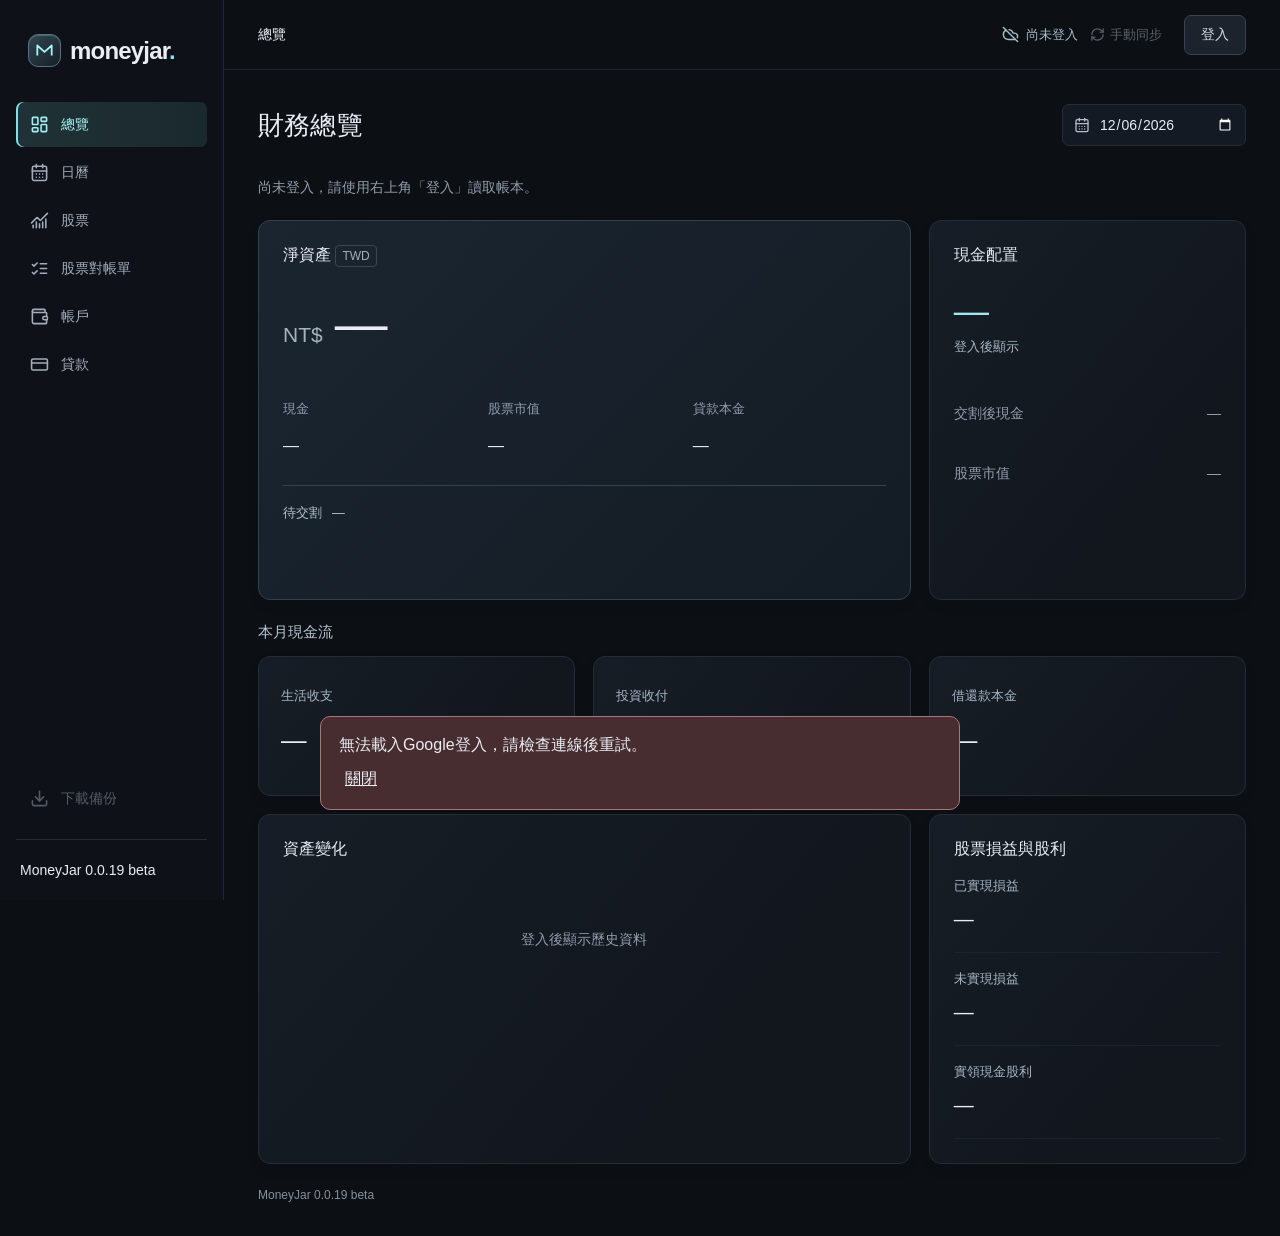
==== commit a2aac83a: "Publish 0.0.19 beta saving reliability fixes on original site" ====
--- a/index.html
+++ b/index.html
@@ -7,8 +7,8 @@
     <meta name="description" content="MoneyJar Google Drive 帳本：帳戶、股票、收支、貸款與備份。" />
     <link rel="icon" type="image/svg+xml" href="./favicon.svg" />
     <title>MoneyJar · 財務總覽</title>
-    <script type="module" crossorigin src="./assets/index-C34IPI3T.js"></script>
-    <link rel="stylesheet" crossorigin href="./assets/index-3eb-dL5V.css">
+    <script type="module" crossorigin src="./assets/index-BD3Ic9Ak.js"></script>
+    <link rel="stylesheet" crossorigin href="./assets/index-GfRynVlW.css">
   </head>
   <body><div id="root"></div></body>
 </html>
--- a/assets/index-GfRynVlW.css
+++ b/assets/index-GfRynVlW.css
@@ -0,0 +1 @@
+:root{font-family:Inter,-apple-system,BlinkMacSystemFont,PingFang TC,Noto Sans TC,sans-serif;color:#e9edf4;background:#0c0f14;font-synthesis:none;text-rendering:optimizeLegibility;-webkit-font-smoothing:antialiased;color-scheme:dark;font-size:16px;--bg:#0c0f14;--panel:#12171e;--line:#252c37;--muted:#929cab;--cyan:#7fe3e9;--text:#e9edf4}*{box-sizing:border-box}body{margin:0}button,input,select{font:inherit}button,a,input,select{-webkit-tap-highlight-color:transparent}button,a{touch-action:manipulation}button{cursor:pointer}button{color:inherit}a{color:inherit;text-decoration:none}button:disabled{cursor:not-allowed;opacity:.48}button:focus-visible,a:focus-visible,input:focus-visible,select:focus-visible{outline:2px solid var(--cyan);outline-offset:4px}button{border:0;background:none}svg{flex-shrink:0}h1,h2,h3,p{margin:0}h2{font-size:1rem;font-weight:600}h3{font-size:.9375rem;font-weight:600}small{font-size:.875rem}strong{font-weight:600}input,select,button{min-width:0}button:hover:not(:disabled){filter:brightness(1.1)}.app-shell{min-height:100vh}.sidebar{position:fixed;inset:0 auto 0 0;width:224px;background:#0e1117;border-right:1px solid #222833;display:flex;flex-direction:column;padding:34px 16px 0;z-index:30}.brand{display:flex;align-items:center;gap:9px;padding:0 12px;font-size:1.5rem;font-weight:650;letter-spacing:-.8px}.brand-period{color:var(--cyan)}.brand-mark{display:grid;place-items:center;width:33px;height:33px;background:linear-gradient(140deg,#334650,#151f29);border:1px solid #58717e;border-radius:10px;box-shadow:inset 0 1px 1px #91d4e34f}.brand-mark svg{width:23px;fill:none;stroke:#a5f5f6;stroke-width:2.5;stroke-linejoin:round}.book-label{display:flex;align-items:center;gap:9px;margin:37px 2px 32px;padding:12px 9px;border:1px solid var(--line);border-radius:9px}.book-avatar{width:31px;height:33px;display:grid;place-items:center;border:1px solid #4c6270;border-radius:6px;color:#adc6d5;background:#293640;font-size:.875rem}.book-label>div{flex:1}.book-label strong{font-size:.875rem;display:block}.book-label div>span{font-size:.75rem;color:var(--muted);display:block;margin-top:4px}.book-label>svg{color:var(--muted)}.nav-heading{font-size:.75rem;color:#828e9f;padding:0 14px;margin-bottom:12px;letter-spacing:1px}.nav-item{display:flex;align-items:center;gap:12px;width:100%;padding:13px 14px;margin:3px 0;border-radius:7px;color:#a2acbb;font-size:.875rem;white-space:nowrap;text-align:left;min-height:45px}.nav-item.active{color:#a3eff1;background:linear-gradient(90deg,#203237,#1a292e);box-shadow:inset 2px 0 #79e3eb}.nav-item:hover{background:#1a202a}.nav-soon{margin-left:auto;font-size:.75rem;color:#828c9a}.sidebar-bottom{margin-top:auto;padding-top:80px}.local-card{border:1px solid var(--line);background:linear-gradient(140deg,#1b222b,#12171e);border-radius:10px;padding:16px 12px;margin-bottom:14px}.local-card>svg{vertical-align:middle;margin-right:8px;color:#a2b6c1}.local-card strong{font-size:.875rem}.local-card p{font-size:.75rem;line-height:1.7;color:var(--muted);margin-top:8px}.sidebar-footer{margin:18px 0 0;padding:22px 4px;border-top:1px solid var(--line);display:flex;align-items:center;gap:10px;font-size:.875rem}.user-avatar{width:34px;height:34px;display:grid;place-items:center;background:#252c37;border-radius:50%;font-size:.75rem;letter-spacing:1px}.sidebar-footer small{display:block;color:var(--muted);font-size:.75rem;margin-top:4px}.workspace{margin-left:224px}.mode-banner{background:#16292d;border-bottom:1px solid #29444a;color:#b5dce1;padding:9px 34px;display:flex;align-items:center;justify-content:space-between;gap:15px;font-size:.75rem;min-height:39px}.mode-banner>div{display:flex;align-items:center;gap:12px}.mode-banner strong{font-size:.875rem;color:#a4edf0;white-space:nowrap}.mode-banner a,.mode-banner button{display:inline-flex;align-items:center;gap:6px;padding:3px 0;font-size:.75rem;white-space:nowrap}.mode-banner>div:last-child{gap:22px}.empty-banner{background:#1b202d;color:#b6bed2;border-color:#30364a}.topbar{height:70px;display:flex;align-items:center;gap:18px;border-bottom:1px solid #1e242e;padding:0 34px}.breadcrumb{display:flex;align-items:center;gap:12px;font-size:.875rem}.desktop-crumb{display:flex;align-items:center;gap:12px;color:var(--muted)}.breadcrumb strong{font-weight:500}.mobile-brand{display:none}.local-status{display:flex;align-items:center;gap:7px;color:#8d99aa;font-size:.75rem;margin-left:auto}.icon-button{width:36px;height:36px;display:inline-flex;align-items:center;justify-content:center;border-radius:7px;color:#a5b0c0;flex-shrink:0}.icon-button:hover{background:#ffffff0a}.main-content{padding:34px;max-width:1536px;margin:auto}.page-heading{display:flex;justify-content:space-between;align-items:center;gap:20px;margin-bottom:30px}.eyebrow{font-size:.75rem;letter-spacing:1.6px;color:#82919e;font-weight:500}.page-heading h1{font-size:1.75rem;font-weight:550;letter-spacing:.2px;margin-top:10px}.accent-dot{color:var(--cyan);padding-left:2px}.page-heading p{color:#929cab;font-size:.875rem;margin-top:10px;line-height:1.6}.heading-actions{display:flex;gap:12px;align-items:center}.primary,.secondary,.danger-button{display:inline-flex;align-items:center;justify-content:center;gap:8px;border-radius:7px;min-height:42px;padding:10px 16px;font-size:.875rem;font-weight:600;white-space:nowrap}.primary{background:linear-gradient(145deg,#a0eff0,#72d7e2);color:#092229;border:1px solid #acfcfa;box-shadow:inset 0 1px #e0fffe80,0 4px 18px #4bc9d012}.secondary{border:1px solid #3a4351;background:#1c232d;color:#d4dce6}.period-select{border:1px solid var(--line);border-radius:7px;display:flex;align-items:center;gap:8px;padding:0 11px;height:42px;background:#141a23;color:#b5becc}.period-select select{border:0;background:none;appearance:none;color:#d4dce6;font-size:.875rem;cursor:pointer;padding:9px 0}.dashboard-grid{display:grid;grid-template-columns:repeat(6,minmax(0,1fr));gap:18px}.panel{background:linear-gradient(130deg,#171d26,#12171e 70%);border:1px solid var(--line);border-radius:12px;min-width:0;box-shadow:0 5px 16px #0000000a}.panel-top{display:flex;align-items:center;justify-content:space-between;gap:12px;position:relative;z-index:1}.panel-label{font-size:.9375rem;display:flex;align-items:center;gap:9px}.small-tag{border:1px solid #3b4651;border-radius:4px;padding:3px 6px;font-size:.75rem;color:#9faebe;font-weight:400;white-space:nowrap}.subtle{font-size:.75rem;color:var(--muted)}.net-panel{grid-column:span 4;padding:22px 26px 20px;position:relative;overflow:hidden;background:radial-gradient(ellipse at 90% 0,#17303980,transparent 55%),linear-gradient(135deg,#191f2a,#121920);border-color:#33414e}.net-number{font-size:3.3rem;font-weight:500;letter-spacing:-1.8px;font-variant-numeric:tabular-nums;line-height:1.3;margin:10px 0 8px;position:relative;z-index:1}.net-number>span:first-child{font-size:1.3125rem;color:#a5b3bd;letter-spacing:0;margin-right:12px;font-weight:400}.net-meta{display:flex;align-items:center;gap:12px;font-size:.75rem;color:#95a5b1;position:relative}.quiet-chip{background:#7497a014;padding:4px 7px;color:#b6c8cf;border-radius:4px}.aurora{position:absolute;right:-70px;top:-70px;width:440px;height:260px;border-radius:50%;background:conic-gradient(from 100deg,transparent 0deg,#94e6ed16 70deg,#3fd7cd16 115deg,transparent 145deg,#bad9fe15 200deg,transparent 290deg);filter:blur(16px);transform:rotate(-20deg);animation:aurora-flow 16s ease-in-out infinite alternate;pointer-events:none}.aurora:after{content:"";position:absolute;inset:50px 5px;border-top:1px solid #c2feff65;border-radius:50%;transform:rotate(-20deg);box-shadow:0 -12px 45px #83dce527}.chart-wrap{position:relative;margin:27px 0 16px;padding-left:45px}.wealth-chart{width:100%;height:143px;display:block;color:#63798634;overflow:visible}.chart-line,.chart-area{transition:d .55s ease}.chart-line{stroke-dasharray:1;stroke-dashoffset:0;animation:chart-reveal 1.1s .1s both}.wealth-chart circle{transition:cy .55s}.chart-scale{position:absolute;left:0;top:9px;bottom:40px;display:flex;flex-direction:column;justify-content:space-between;font-size:.75rem;color:#8b9ca8}.chart-months{display:flex;justify-content:space-between;color:#91a1ae;font-size:.75rem;margin-top:8px}.chart-note{text-align:right;font-size:.75rem;color:#8598a7;margin-top:10px}.net-bottom{display:flex;gap:0;border-top:1px solid #36414c70;padding-top:16px}.net-bottom>span{color:#9cabb7;font-size:.75rem;flex:1}.net-bottom>span+span{border-left:1px solid #36414c80;padding-left:24px}.net-bottom strong{display:block;color:#d5dfe7;font-size:.9375rem;margin-top:7px;font-variant-numeric:tabular-nums;font-weight:500}.allocation-panel{grid-column:span 2;padding:25px 23px 18px}.allocation-ring{width:190px;height:190px;border-radius:50%;margin:21px auto 17px;background:conic-gradient(from -90deg,#7fe3e9 0deg var(--cash-angle),#354857 var(--cash-angle) 358deg,#12171e 358deg 360deg);display:grid;place-items:center;box-shadow:0 0 32px #83c3dd08;position:relative;transition:filter .3s}.allocation-ring:after{content:"";position:absolute;inset:11px;border:1px solid #668b9b40;border-radius:50%;pointer-events:none}.allocation-ring>div{width:157px;height:157px;border-radius:50%;background:radial-gradient(ellipse at top,#202c38,#141a23 75%);display:flex;align-items:center;justify-content:center;flex-direction:column;box-shadow:0 0 0 1px #101720,inset 0 0 18px #0a1019}.allocation-ring span{color:#a0abb7;font-size:.75rem}.allocation-ring strong{font-size:1.875rem;font-variant-numeric:tabular-nums;font-weight:500;margin:6px 0}.allocation-ring small{color:#8c9ca9;font-size:.75rem}.allocation-ring[data-asset=cash]{filter:drop-shadow(0 0 8px #7fe3e927)}.asset-legend{display:flex;flex-direction:column;gap:3px}.asset-legend button{display:flex;align-items:center;gap:9px;text-align:left;width:100%;padding:9px 7px;border-radius:6px;font-size:.875rem;color:#aab7c4}.asset-legend button.selected{background:#88a9bc0a}.asset-legend strong{margin-left:auto;font-size:.875rem;font-weight:500;color:#dde3eb}.legend-dot{width:7px;height:7px;border-radius:2px}.property-dot{background:#68879b}.cash-dot{background:#7fe3e9}.stock-dot{background:#6b658c}.stat-card{grid-column:span 2;padding:20px;text-align:left;display:grid;grid-template-columns:auto 1fr;align-content:start;gap:14px 10px;transition:border-color .2s,transform .2s}.stat-card:hover{border-color:#506a78;transform:translateY(-2px)}.stat-icon{width:33px;height:33px;border:1px solid #38505b;background:#24323b;border-radius:8px;display:inline-flex;align-items:center;justify-content:center;color:#b1dce2;flex-shrink:0}.stat-icon.violet{color:#c5c2f1;border-color:#4b475e;background:#2b283e}.stat-title{display:flex;align-items:center;justify-content:space-between;font-size:.875rem;color:#b1bac7;gap:5px}.stat-title svg{color:#738594}.stat-card>strong{grid-column:1/-1;font-size:1.65rem;font-weight:500;letter-spacing:-.45px;font-variant-numeric:tabular-nums}.positive{color:#a2e8d5}.stat-foot{display:flex;align-items:center;justify-content:space-between;gap:8px;grid-column:1/-1;font-size:.75rem;color:#98a4b4;line-height:1.5}.stat-foot>span{font-size:.75rem;color:#8693a3}.tiny-tag{border:1px solid #3a444e;border-radius:3px;padding:1px 3px;white-space:nowrap}.activity-panel{grid-column:span 3;padding:24px 22px 12px}.activity-panel .panel-top>div{display:flex;align-items:baseline;gap:12px}.text-button{color:#b3c4cf;display:inline-flex;align-items:center;gap:7px;font-size:.75rem;padding:5px 0;white-space:nowrap}.activity-list{margin-top:18px}.activity-row{display:flex;align-items:center;gap:12px;width:100%;padding:16px 0;text-align:left;border-top:1px solid #252d3760}.activity-row:first-child{border-top:0}.activity-icon{width:35px;height:35px;background:#222a35;border:1px solid #313d4b;border-radius:50%;display:grid;place-items:center;color:#aebdd0}.activity-icon.income{background:#1e322f;color:#a0dccc;border-color:#334d48}.activity-icon.interest{color:#c4b89c;background:#302e27;border-color:#444137}.activity-name{min-width:0}.activity-name strong,.activity-name small,.activity-amount strong,.activity-amount small{display:block}.activity-name strong{font-size:.875rem;font-weight:500}.activity-name small{color:#939fae;font-size:.75rem;margin-top:6px}.activity-amount{margin-left:auto;text-align:right;font-variant-numeric:tabular-nums}.activity-amount strong{font-size:.875rem;font-weight:500}.activity-amount small{font-size:.75rem;color:#929fae;margin-top:6px}.loan-panel{grid-column:span 3;padding:24px 22px}.loan-title{display:flex;gap:11px;align-items:center;margin-top:23px}.loan-title>div{flex:1}.loan-title strong{font-size:.875rem;font-weight:500}.loan-title small{font-size:.75rem;display:block;color:#94a2b2;margin-top:7px;letter-spacing:.15px}.loan-values{display:flex;justify-content:space-between;margin:23px 0 17px}.loan-values>span{font-size:.75rem;color:#9daab8}.loan-values>span:last-child{text-align:right}.loan-values strong{display:block;font-weight:500;font-size:1.8rem;color:#d9e4ed;margin-top:7px;font-variant-numeric:tabular-nums}.loan-values small{font-size:.75rem;color:#9caeba;margin-left:6px}.loan-bar{height:5px;border-radius:4px;background:#293440;overflow:hidden}.loan-bar>div{height:100%;border-radius:4px;background:linear-gradient(90deg,#658b9d,#a1ced8);transition:width .6s}.loan-meta{display:flex;justify-content:space-between;font-size:.75rem;color:#91a1ae;margin-top:9px;gap:8px}.loan-note{display:flex;align-items:flex-start;gap:8px;color:#9eacb9;font-size:.75rem;line-height:1.8;padding-top:19px}.loan-note svg{margin-top:2px}.outlook-strip{grid-column:1/-1;display:flex;align-items:center;gap:12px;border:1px solid #272e3a;border-radius:9px;background:linear-gradient(100deg,#181d28,#10151c);padding:17px 22px}.outlook-icon{display:grid;place-items:center;width:32px;height:32px;border-radius:8px;background:#282c3e;color:#acb9d9}.outlook-strip>div{display:flex;align-items:center;gap:20px;flex:1}.outlook-strip strong{font-size:.875rem;font-weight:500}.outlook-strip>div>span{font-size:.75rem;color:#99a3b3}.page-footer{display:flex;justify-content:space-between;gap:12px;color:#84909e;font-size:.75rem;margin-top:24px}.page-footer>span{display:flex;align-items:center;gap:8px}.page-footer i{height:3px;width:3px;background:#657582;border-radius:50%}.mobile-nav{display:none}.empty-intro{display:flex;align-items:center;gap:15px;border:1px solid #394154;background:linear-gradient(115deg,#202536,#17232e);padding:23px;border-radius:12px;margin-bottom:20px}.intro-icon{display:grid;place-items:center;width:44px;height:44px;color:#adc6e1}.empty-intro>div{flex:1}.empty-intro strong{font-size:1rem;font-weight:500}.empty-intro p{font-size:.875rem;color:#a5b0c2;line-height:1.8;margin-top:6px}.ring-empty{background:#2b3541}.chart-empty{height:215px;display:flex;align-items:center;justify-content:center;gap:15px;flex-direction:column;color:#93a6b5;font-size:.875rem;position:relative;text-align:center}.chart-empty>div{height:1px;background:linear-gradient(90deg,transparent,#68879575,transparent);width:90%;margin-top:18px}.section-empty{min-height:235px;display:flex;align-items:center;justify-content:center;flex-direction:column;text-align:center;gap:12px;color:#9baabc}.section-empty strong{font-size:.9375rem;font-weight:500;color:#c6d0df}.section-empty p{font-size:.875rem}.modal{width:min(540px,calc(100% - 36px));max-height:calc(100dvh - 64px);background:linear-gradient(135deg,#1b222e,#131a23);border:1px solid #465563;border-radius:15px;padding:26px;color:var(--text);box-shadow:0 40px 100px #000a;overflow:auto;animation:modal-in .24s ease-out;scrollbar-width:thin;scrollbar-color:#526575 transparent}.modal::backdrop{background:#040a13bd;-webkit-backdrop-filter:blur(7px);backdrop-filter:blur(7px)}body:has(dialog[open]){overflow:hidden}.modal-wide{width:min(690px,calc(100% - 36px))}.modal-head{display:flex;align-items:center;justify-content:space-between;gap:20px;margin-bottom:22px}.modal-head h2{font-size:1.375rem;font-weight:500;margin-top:9px}.modal-copy{font-size:.9375rem;line-height:1.85;color:#b6c1cf;margin-bottom:22px}.new-options{display:flex;flex-direction:column;gap:9px}.new-options button{border:1px solid #343f4e;background:#202b38;display:flex;align-items:center;gap:15px;padding:17px;border-radius:9px;text-align:left}.new-options button:first-child{border-color:#648f99;color:#b1f0f2;background:linear-gradient(130deg,#29434b,#21313d)}.new-options button>span{flex:1;font-size:.9375rem}.new-options strong{display:block;font-size:1rem}.new-options small{display:block;font-size:.875rem;font-weight:400;color:#b0c2cb;margin-top:5px}.new-options button:disabled small{font-size:.75rem}.detail-rows{margin:25px 0}.detail-rows>div{display:flex;align-items:baseline;justify-content:space-between;gap:18px;padding:16px 0;border-top:1px solid #343e4a;font-size:.875rem;line-height:1.6}.detail-rows dt{color:#a9b6c5}.detail-rows dd{margin:0;text-align:right;font-variant-numeric:tabular-nums}.detail-footer{display:flex;align-items:center;justify-content:space-between;gap:12px}.detail-footer>span{color:#a3b2c0;font-size:.75rem}.dialog-actions{display:flex;justify-content:flex-end;gap:12px}.form-banner{display:flex;align-items:flex-start;gap:9px;color:#b9dbe0;background:#22384070;border:1px solid #45616b80;border-radius:7px;padding:12px;font-size:.875rem;line-height:1.65;margin-bottom:25px}.form-banner svg{margin-top:2px}.stock-form{display:flex;flex-direction:column;gap:17px}.form-step{display:flex;align-items:center;gap:10px;margin-top:6px}.form-step>span:first-child{font-size:.75rem;color:#8ac8d0;border:1px solid #466470;border-radius:5px;padding:4px 5px;font-variant-numeric:tabular-nums}.form-step .subtle{margin-left:auto}.field-grid{display:grid;grid-template-columns:1fr 1fr;gap:16px}.stock-form label{display:flex;flex-direction:column;gap:9px;font-size:.875rem;color:#c1cad7}.stock-form input:not([type=checkbox]),.stock-form select{width:100%;border:1px solid #3a4656;border-radius:6px;background:#111925;color:#e1e7f0;min-height:44px;padding:11px 12px;font-size:1rem;box-shadow:inset 0 1px 3px #030a1360}.stock-form input::placeholder{color:#7f8ea1}.input-icon{position:relative}.input-icon>svg{position:absolute;left:12px;top:14px;color:#99acbe}.input-icon input{padding-left:37px!important}.inline-hint{font-size:.875rem;line-height:1.7;color:#a2b5c5}.badge{display:inline-block;padding:2px 6px;font-size:.75rem;border:1px solid #557f86;color:#a0dbe1;border-radius:3px;margin-right:5px}.stock-form label.check-label{flex-direction:row;align-items:center;font-size:.875rem;gap:8px}.check-label input{width:17px;height:17px;accent-color:#85e6ed;margin:0}.field-help{font-size:.75rem;line-height:1.8;color:#94a8b9;margin-top:-5px}.field-help a{color:var(--cyan);margin-left:8px}.quantity-input{display:flex}.quantity-input input{border-radius:6px 0 0 6px!important}.quantity-input select{width:75px;border-left:0;border-radius:0 6px 6px 0}.trade-summary{padding:17px;border:1px solid #3f5866;background:#20313e70;border-radius:9px;display:flex;align-items:center;gap:18px;color:#aed1da}.trade-summary>div{flex:1;min-width:0}.trade-summary>div>span{font-size:.75rem;color:#a6b9c9;display:block}.trade-summary strong{display:block;font-size:1.375rem;font-variant-numeric:tabular-nums;margin-top:9px;overflow-wrap:anywhere;font-weight:500}.trade-summary>span{font-size:.75rem;display:flex;align-items:center;gap:5px}.form-footer{display:flex;flex-direction:column;gap:12px;border-top:1px solid #303c4c;padding-top:20px;margin-top:3px}.form-footer>span{font-size:.75rem;color:#a5b3c3}.form-footer>div{display:flex;justify-content:flex-end;gap:12px}.error-message{border:1px solid #a2626680;background:#3b242c;color:#ffb5bc;font-size:.875rem;line-height:1.8;border-radius:7px;padding:13px;overflow-wrap:anywhere;margin-bottom:15px}.error-message button{display:block;text-decoration:underline;margin-top:8px}.discard-prompt{background:#3b3030;border:1px solid #775354;border-radius:8px;padding:15px;font-size:.875rem}.discard-prompt p{margin-bottom:12px}.danger-button{background:#674146;color:#ffd3d5;margin-left:10px}.draft-list{border-top:1px solid #38495a;margin-top:14px;padding:19px 0 4px}.draft-list h3{font-size:.875rem;color:#a9cbd2}.draft-list h3 span{font-size:.75rem;margin-left:6px;background:#344b58;padding:2px 5px;border-radius:3px}.draft-row{display:flex;align-items:center;justify-content:space-between;width:100%;text-align:left;gap:10px;padding:15px 0;animation:row-in .4s ease-out}.draft-row>span:first-child{min-width:0}.draft-row strong{font-size:.875rem;display:block;overflow-wrap:anywhere}.draft-row small{font-size:.75rem;color:#97aabc;display:block;margin-top:7px}.draft-row>span:last-child{display:flex;align-items:center;gap:4px;flex-shrink:0;font-size:.75rem;color:#b2d0d6}.toast{position:fixed;bottom:25px;left:50%;transform:translate(-50%);display:flex;align-items:center;gap:10px;max-width:calc(100vw - 30px);padding:10px 12px 10px 18px;border:1px solid #5e969a;background:#223b40;box-shadow:0 8px 50px #0009;border-radius:10px;color:#cfefef;z-index:80;font-size:.875rem;animation:modal-in .2s ease-out}.toast>span{min-width:0}.settings-block{border-top:1px solid #354252;padding:20px 0 0;margin-top:20px}.settings-block p{font-size:.875rem;line-height:1.8;color:#aebccc;margin:10px 0}.segmented{display:flex;padding:4px;background:#0d1520;border:1px solid #39475b;border-radius:8px;gap:4px;margin-top:15px}.segmented button{flex:1;padding:10px;border-radius:5px;font-size:.875rem;color:#97aabd}.segmented button[aria-pressed=true]{background:#2b4651;color:#cbf2f6}.settings-links{display:grid;grid-template-columns:1fr 1fr;gap:15px;margin-top:14px}.entrance{animation:panel-in .6s both}.entrance:nth-child(2){animation-delay:.08s}.entrance:nth-child(3){animation-delay:.13s}.entrance:nth-child(4){animation-delay:.18s}.entrance:nth-child(5){animation-delay:.22s}.entrance:nth-child(6){animation-delay:.26s}.entrance:nth-child(7){animation-delay:.3s}@keyframes panel-in{0%{opacity:0;transform:translateY(12px)}to{opacity:1;transform:translateY(0)}}@keyframes chart-reveal{0%{stroke-dashoffset:1}to{stroke-dashoffset:0}}@keyframes aurora-flow{0%{transform:translate3d(-15px,10px,0) rotate(-20deg);opacity:.55}to{transform:translate3d(25px,-5px,0) rotate(20deg);opacity:1}}@keyframes modal-in{0%{opacity:0;translate:0 12px}to{opacity:1;translate:0 0}}@keyframes row-in{0%{opacity:0;transform:translateY(-8px);background:#39617155}to{opacity:1;transform:translateY(0);background:transparent}}[data-motion=low] .aurora{animation:none;opacity:.65}[data-paused=true] *{animation-play-state:paused!important}[data-motion=off] *,[data-motion=off] *:after{animation:none!important;transition:none!important;scroll-behavior:auto!important}@media(min-width:1500px){.main-content{padding:42px}.page-heading{margin-bottom:34px}.dashboard-grid{gap:22px}.net-panel{padding:25px 30px}.wealth-chart{height:160px}}@media(max-width:1200px){.sidebar{width:196px;padding-left:10px;padding-right:10px}.workspace{margin-left:196px}.brand{font-size:1.3rem}.main-content{padding:25px}.topbar,.mode-banner{padding-left:25px;padding-right:25px}.page-heading{align-items:flex-start;flex-direction:column;gap:18px}.heading-actions{align-self:flex-end;margin-top:-4px}.page-heading h1{font-size:1.75rem}.stat-card{padding:17px 14px}.stat-card>strong{font-size:1.375rem}.stat-foot{flex-wrap:wrap}.allocation-panel{padding-left:15px;padding-right:15px}.allocation-ring{width:166px;height:166px;margin-top:30px;margin-bottom:30px}.allocation-ring>div{width:136px;height:136px}.activity-panel,.loan-panel{padding:20px 17px}.activity-panel .panel-top>div{display:block}.activity-panel .panel-top .subtle{display:block;margin-top:7px}.outlook-strip>div{display:block}.outlook-strip>div>span{display:block;margin-top:7px}}@media(max-width:950px){.sidebar{width:182px}.workspace{margin-left:182px}.nav-item{padding:12px 10px;font-size:.875rem;gap:9px}.nav-soon{display:none}.mode-banner{align-items:flex-start}.mode-banner>div:first-child{flex-wrap:wrap;gap:7px}.mode-banner>div:first-child>span{flex-basis:100%;font-size:.75rem}.mode-banner>div:last-child{gap:10px}.main-content{padding:22px}.dashboard-grid{gap:14px}.net-panel{grid-column:span 6}.allocation-panel{grid-column:span 6;display:grid;grid-template-columns:1fr 1fr;align-items:center;gap:0 30px;padding:22px}.allocation-panel .panel-top{grid-column:1/-1}.allocation-ring{margin:20px auto 0}.asset-legend{margin-top:20px}.stat-card{grid-column:span 2}.stat-card>strong{font-size:1.125rem}.stat-card .stat-icon{display:none}.stat-title{grid-column:1/-1;font-size:.75rem}.activity-panel,.loan-panel{grid-column:span 6}.activity-panel .panel-top>div{display:flex;align-items:center}.activity-panel .panel-top .subtle{margin-top:0}.page-footer{flex-direction:column}.local-status{font-size:.75rem}}@media(max-width:700px){.sidebar{display:none}.workspace{margin-left:0}.mode-banner{padding:9px 16px;gap:10px;min-height:62px;position:sticky;top:0;z-index:35;-webkit-backdrop-filter:blur(15px);backdrop-filter:blur(15px);background:#14282eef}.mode-banner>div:first-child{gap:5px}.mode-banner>div:first-child>span{font-size:.75rem;line-height:1.5;max-width:190px}.mode-banner strong{font-size:.75rem}.mode-banner>div:last-child{flex-direction:column;gap:5px;align-items:flex-end}.mode-banner button,.mode-banner a{font-size:.75rem;min-height:23px}.mode-banner svg{width:13px}.topbar{height:62px;padding:0 18px;gap:8px}.desktop-crumb{display:none}.mobile-brand{display:block;font-size:1.125rem;letter-spacing:-.6px;color:#dfeaf1;font-weight:600}.breadcrumb{gap:13px}.breadcrumb strong{font-size:.75rem;border-left:1px solid #364350;padding-left:13px}.local-status{margin-left:auto;font-size:.75rem;max-width:95px;line-height:1.6;gap:4px}.local-status svg{display:none}.topbar>.icon-button{width:24px}.main-content{padding:27px 16px 96px}.page-heading{gap:20px;margin-bottom:20px}.eyebrow{font-size:.75rem;letter-spacing:1.3px}.page-heading h1{font-size:1.45rem;margin-top:9px;letter-spacing:0}.page-heading p{font-size:.75rem;margin-top:9px}.heading-actions{align-self:stretch;justify-content:space-between;margin:0}.period-select{height:40px}.period-select select{font-size:.75rem}.heading-actions>.primary{height:40px;min-height:40px;padding:8px 17px;font-size:.875rem}.dashboard-grid{gap:14px}.net-panel{padding:18px 18px 19px}.panel-label{font-size:.875rem}.net-panel>.panel-top>.icon-button{height:25px;width:27px}.net-number{font-size:2.65rem;margin:13px 0 9px;letter-spacing:-1.7px}.net-number>span:first-child{font-size:1rem;margin-right:10px}.net-meta{font-size:.75rem;gap:10px}.chart-wrap{margin-top:22px;padding-left:36px}.wealth-chart{height:119px}.chart-scale{font-size:.75rem;bottom:39px}.chart-months,.chart-note{font-size:.75rem}.net-bottom{padding-top:15px}.net-bottom>span{font-size:.75rem}.net-bottom>span+span{padding-left:16px}.net-bottom strong{font-size:.875rem}.allocation-panel{padding:19px 18px;gap:0 15px}.allocation-panel .panel-top{grid-column:1/-1}.allocation-panel h2{font-size:.875rem}.allocation-ring{width:139px;height:139px;margin-top:16px}.allocation-ring>div{width:113px;height:113px}.allocation-ring strong{font-size:1.5rem;margin:4px 0}.allocation-ring span,.allocation-ring small{font-size:.75rem}.allocation-ring:after{inset:8px}.asset-legend{margin-top:13px}.asset-legend button{padding:10px 0;gap:6px;font-size:.75rem}.asset-legend strong{font-size:.75rem}.asset-legend svg{width:12px}.legend-dot{width:6px;height:6px}.stat-card{grid-column:span 6;padding:17px 18px;grid-template-columns:auto 1fr auto;gap:7px 11px;align-items:center}.stat-card .stat-icon{display:inline-flex;grid-row:span 2;width:34px;height:34px}.stat-title{grid-column:2;grid-row:1;font-size:.875rem;justify-content:flex-start}.stat-title svg{display:none}.stat-card>strong{grid-column:3;grid-row:1;font-size:1.25rem;letter-spacing:-.3px;text-align:right}.stat-foot{grid-column:2/-1;grid-row:2;font-size:.75rem;flex-wrap:nowrap}.stat-foot>span{font-size:.75rem}.stat-card:hover{transform:none}.activity-panel,.loan-panel{padding:21px 18px 14px}.activity-panel .panel-top>div{display:block}.activity-panel .panel-top .subtle{display:block;margin-top:7px;font-size:.75rem}.activity-panel h2,.loan-panel h2{font-size:.875rem}.activity-list{margin-top:6px}.activity-row{padding:16px 0;gap:10px}.activity-name strong{font-size:.875rem}.activity-name small{font-size:.75rem}.activity-amount strong{font-size:.875rem}.loan-panel{padding-bottom:20px}.loan-title{margin-top:22px}.loan-title strong{font-size:.875rem}.loan-values{margin-top:22px}.outlook-strip{padding:17px 14px;gap:10px;flex-wrap:wrap}.outlook-strip strong{font-size:.75rem}.outlook-strip>div>span{font-size:.75rem}.outlook-strip .text-button{font-size:.75rem}.outlook-icon{width:28px;height:30px}.page-footer{font-size:.75rem;line-height:1.6;margin-top:22px}.mobile-nav{position:fixed;bottom:0;left:0;right:0;display:flex;justify-content:space-around;padding:10px 5px max(10px,env(safe-area-inset-bottom));height:auto;min-height:70px;border-top:1px solid #33414d;background:#111b24f5;-webkit-backdrop-filter:blur(16px);backdrop-filter:blur(16px);z-index:40;box-shadow:0 -5px 35px #0002}.mobile-nav>button{display:flex;flex-direction:column;align-items:center;justify-content:center;gap:5px;min-width:52px;min-height:48px;font-size:.75rem;color:#a3afbf}.mobile-nav>.active{color:#a8e7ee}.mobile-nav>.mobile-add{color:#90eaf1}.mobile-add>svg{background:#28454e;border:1px solid #5a8792;border-radius:7px;width:29px;height:27px;padding:3px}.empty-intro{padding:17px;flex-wrap:wrap;gap:8px}.intro-icon{width:30px}.empty-intro>div{flex-basis:calc(100% - 40px)}.empty-intro strong{font-size:.875rem}.empty-intro p{font-size:.75rem}.empty-intro a{margin-top:8px;width:100%}.chart-empty{height:190px;font-size:.75rem;line-height:1.8}.modal,.modal-wide{width:100%;max-width:100%;max-height:calc(100dvh - 22px);margin:auto 0 0;border-radius:17px 17px 0 0;border-left:0;border-right:0;border-bottom:0;padding:23px 19px max(24px,env(safe-area-inset-bottom));overscroll-behavior:contain}.modal-head{margin-bottom:20px}.modal-head h2{font-size:1.25rem}.modal-copy{font-size:.9375rem}.field-grid{gap:14px}.stock-form label{font-size:.875rem}.stock-form input:not([type=checkbox]),.stock-form select{padding:11px 9px;font-size:1rem}.form-step .subtle{font-size:.75rem}.form-step h3{font-size:.875rem}.form-banner{font-size:.75rem}.form-footer>div{display:grid;grid-template-columns:1fr 2fr;gap:10px}.form-footer .primary,.form-footer .secondary{font-size:.875rem;padding:12px}.trade-summary{padding:14px;gap:8px}.trade-summary strong{font-size:1.1875rem}.trade-summary>span{font-size:.75rem}.trade-summary>svg{width:16px}.quantity-input select{width:63px}.detail-rows>div{font-size:.875rem;gap:12px;flex-wrap:wrap}.detail-rows dd{margin-left:auto}.detail-footer>span{font-size:.75rem}.toast{bottom:84px;left:16px;right:16px;transform:none;max-width:none;font-size:.875rem;padding-left:12px}.toast>span{flex:1}.aurora{animation-duration:24s;filter:blur(13px);width:290px;height:220px}.settings-links{gap:18px}.new-options small{font-size:.75rem}.new-options button{padding:16px}.empty-banner{background:#202736f5}}@media(max-width:380px){.main-content{padding-left:12px;padding-right:12px}.page-heading h1{font-size:1.35rem}.net-number{font-size:2.45rem}.allocation-panel{padding-left:16px;padding-right:16px;gap:0 10px}.stat-card{padding-left:14px;padding-right:14px;gap:7px 8px}.stat-card>strong{font-size:1.1875rem}.stat-title{font-size:.75rem}.modal{padding-left:16px;padding-right:16px}.field-grid{grid-template-columns:1fr}.form-step .subtle{font-size:.75rem}.trade-summary>svg{display:none}}@media(prefers-reduced-motion:reduce){*,*:before,*:after{animation:none!important;transition:none!important;scroll-behavior:auto!important}}.stat-title,.mobile-nav>button,.asset-legend button,.asset-legend strong{font-size:.875rem}.wealth-chart circle{r:3px}.ring-actions{position:absolute;inset:0;width:100%;height:100%;z-index:2;overflow:visible}.ring-actions circle{pointer-events:stroke;cursor:pointer}.ring-actions circle:focus-visible{outline:none;stroke:#d2f9ff80}.allocation-ring[data-asset=cash]{background:conic-gradient(from -90deg,#b6faff 0deg var(--cash-angle),#293a47 var(--cash-angle) 358deg,#12171e 358deg 360deg)}.modal-head{position:sticky;top:-26px;z-index:5;margin:-26px -26px 22px;padding:24px 26px 18px;background:#1b232ff5;border-bottom:1px solid #364351;-webkit-backdrop-filter:blur(12px);backdrop-filter:blur(12px)}@media(max-width:700px){.modal-head{top:-23px;margin:-23px -19px 22px;padding:21px 19px 16px}.modal-head .eyebrow{font-size:.75rem}}@media(max-width:380px){.modal-head{margin-left:-16px;margin-right:-16px;padding-left:16px;padding-right:16px}}.page-heading>h1{font-size:1.65rem;font-weight:550;margin:0}.period-select input{border:0;background:transparent;color:var(--text);font:inherit;font-size:.875rem;min-width:0}.cash-hero{display:flex;flex-direction:column;min-height:380px}.cash-hero .net-number{margin-top:24px;overflow-wrap:anywhere}.cash-breakdown{display:grid;grid-template-columns:1fr 1fr;gap:14px;position:relative;z-index:1;margin:30px 0}.cash-breakdown button{display:grid;grid-template-columns:1fr auto;text-align:left;gap:10px;padding:18px;border:1px solid #3b505b;background:#16263188;border-radius:8px}.cash-breakdown button>span{font-size:.875rem;color:#acbec9;grid-column:1/-1}.cash-breakdown strong{font-size:1.7rem;font-weight:500}.cash-breakdown small{font-size:.75rem;color:#a4b8c5}.cash-breakdown svg{align-self:center;color:var(--cyan)}.cash-hero .net-bottom{margin-top:auto}.cash-accounts-ring{background:conic-gradient(#73dae3,#4a697a,#73dae3)}.asset-legend button>span{min-width:0;overflow-wrap:anywhere}.asset-legend button>strong{white-space:nowrap}.activity-name strong{overflow-wrap:anywhere}.activity-amount{flex-shrink:0}.demo-draft-panel{margin-top:18px;padding:22px}.demo-draft-panel .draft-row strong{overflow-wrap:anywhere;min-width:0}.section-toolbar{display:flex;gap:15px;align-items:center;justify-content:space-between;margin-bottom:22px;flex-wrap:wrap}.section-toolbar .segmented{margin:0;flex-shrink:0}.section-toolbar .segmented button{white-space:nowrap;flex:0 0 auto}.month-control{display:flex;align-items:center;gap:5px}.month-control input,.ledger-filters input,.ledger-filters select,.reset-confirm>input{border:1px solid #3a4656;background:#141d28;color:var(--text);border-radius:6px;padding:11px 12px;font:inherit;font-size:.875rem;min-height:42px;min-width:0}.month-control input{width:170px}.ledger-filters{display:flex;align-items:center;flex-wrap:wrap;gap:12px;margin-bottom:19px}.search-field{display:flex;align-items:center;border:1px solid #3a4656;background:#141d28;border-radius:6px;padding-left:12px;flex:1;min-width:210px}.search-field>svg{color:#94a8b9}.search-field input{border:0;background:none;flex:1;width:100%;outline-offset:0}.inline-check{display:flex;align-items:center;gap:6px;font-size:.875rem;color:#afbac8}.inline-check input{accent-color:var(--cyan);min-height:0}.list-meta{display:flex;align-items:center;justify-content:space-between;font-size:.875rem;color:#a2b2c2;margin:15px 0;gap:10px}.list-meta .text-button{margin-left:8px}.table-heading,.transaction-row{display:grid;grid-template-columns:108px minmax(0,1fr) minmax(100px,160px) 78px;gap:16px;align-items:center;padding:17px 22px;width:100%;text-align:left}.table-heading{font-size:.75rem;color:#95a6b8;background:#202a3650;border-radius:12px 12px 0 0}.table-heading span:nth-child(3){text-align:right}.transaction-row{border-top:1px solid #2b374440;font-size:.875rem;animation:row-in .3s ease-out}.transaction-row:hover{background:#26364250}.row-date{color:#a8b5c3;font-variant-numeric:tabular-nums;font-size:.8125rem}.row-description{min-width:0}.row-description>strong{display:block;overflow-wrap:anywhere;line-height:1.6;font-weight:500}.row-description small{display:block;line-height:1.7;color:#8fa4b8;margin-top:5px;overflow-wrap:anywhere}.row-amount{text-align:right;font-weight:500;font-variant-numeric:tabular-nums;overflow-wrap:anywhere}.status-chip{font-size:.75rem;border:1px solid #3b4d60;border-radius:4px;padding:4px 6px;color:#aec0cf;white-space:nowrap;text-align:center;width:max-content}.status-chip.review,.review-label{color:#edcc8b;border-color:#866e47}.pagination{display:flex;align-items:center;justify-content:center;gap:20px;margin-top:24px;font-size:.875rem}.calendar-panel{padding:18px}.calendar-grid{display:grid;grid-template-columns:repeat(7,minmax(0,1fr));gap:5px}.weekdays{margin-bottom:9px;color:#9baab9;font-size:.75rem;text-align:center}.calendar-day{min-height:103px;min-width:0;border:1px solid #2f3d4d;background:#17212b;border-radius:6px;display:flex;align-items:flex-start;flex-direction:column;gap:6px;padding:9px;text-align:left;overflow-wrap:anywhere}.calendar-day>strong{font-size:.875rem;font-weight:500}.calendar-day.selected{border-color:#8fe9ee;background:#233c45}.calendar-day.today>strong{color:#7fe3e9}.day-event{font-size:.75rem;padding:2px 4px;width:100%;border-radius:3px;background:#35435870;line-height:1.5}.day-event.income{color:#b1ead9;background:#254b4370}.day-event.expense{color:#ded2bf;background:#53463270}.day-event b{font-size:.6875rem;font-weight:400}.calendar-day>small{font-size:.75rem;color:#aebdce}.account-grid{display:grid;grid-template-columns:repeat(2,minmax(0,1fr));gap:18px}.account-card{padding:24px;min-width:0}.account-order{display:flex;margin-left:auto}.account-card h2{font-size:1.0625rem;line-height:1.6;margin:21px 0 11px;overflow-wrap:anywhere}.account-balance{font-size:1.8rem;display:block;font-weight:500;font-variant-numeric:tabular-nums;overflow-wrap:anywhere}.account-card>p{margin-top:12px;line-height:1.8}.account-card.archived{border-style:dashed}.account-actions{display:flex;gap:10px;flex-wrap:wrap;margin-top:22px}.account-actions .secondary{font-size:.8125rem;padding:9px 11px}.account-actions .text-button{padding:7px 5px;font-size:.8125rem}.review-label{font-size:.8125rem}.scope-note{color:#99a7b8;font-size:.875rem;margin-top:25px}.reconcile-comparison{display:grid;grid-template-columns:1fr 1fr;gap:15px;border:1px solid #48636e;background:#1d313d;border-radius:8px;padding:17px}.reconcile-comparison span{font-size:.8125rem;color:#b8c6d2}.reconcile-comparison strong{display:block;color:#d7eaf1;font-size:1.25rem;margin-top:9px;font-weight:500;overflow-wrap:anywhere}.backup-actions{display:flex;gap:12px;flex-wrap:wrap}.file-picker{cursor:pointer;position:relative}.file-picker input{position:absolute;inset:0;width:100%;opacity:0;cursor:pointer}.file-picker:focus-within{outline:2px solid var(--cyan);outline-offset:3px}.import-confirm,.reset-confirm{border:1px solid #687185;border-radius:8px;padding:20px;margin-top:20px;background:#25334280}.import-confirm p,.reset-confirm p{font-size:.875rem;color:#b7c9d5;line-height:1.9;margin:12px 0}.reset-confirm>input{width:100%;margin:7px 0 16px}.settings-block .danger-button{margin-left:0}.recovery-list{max-height:240px;overflow:auto}.recovery-row{display:flex;align-items:center;gap:12px;flex-wrap:wrap;padding:14px 0;border-bottom:1px solid #394656;font-size:.875rem}.recovery-row>span{flex:1;min-width:170px}.recovery-row small{display:block;color:#95aabb;margin-top:7px;font-size:.75rem;line-height:1.7}.recovery-row .secondary{font-size:.8125rem;padding:8px 12px}.revision-history{margin-bottom:20px;color:#b1c1ce;font-size:.875rem}.revision-history summary{cursor:pointer;margin-bottom:10px}.revision-history p{font-size:.75rem;line-height:1.8;padding:5px 0}.detail-rows dd{overflow-wrap:anywhere}.day-event b{font-size:.75rem}@media(max-width:1050px){.account-grid{grid-template-columns:1fr}.table-heading,.transaction-row{grid-template-columns:98px minmax(0,1fr) 115px;gap:10px;padding:16px}.table-heading span:last-child{display:none}.transaction-row .status-chip{grid-column:2;font-size:.75rem}.row-date{grid-row:1/3}.row-amount{grid-column:3;grid-row:1/3}.calendar-day{min-height:95px;padding:6px}.day-event b{display:none}}@media(max-width:700px){.page-heading>h1{font-size:1.4rem}.page-heading{gap:16px}.cash-hero{min-height:340px}.cash-breakdown{gap:10px;margin:24px 0}.cash-breakdown button{padding:13px 10px;gap:10px}.cash-breakdown button>span{font-size:.75rem}.cash-breakdown strong{font-size:1.5rem}.cash-accounts-ring{margin:15px auto}.section-toolbar{gap:12px;margin-bottom:17px}.section-toolbar>.primary{font-size:.8125rem}.section-toolbar .segmented{padding:3px}.segmented button{padding:9px}.month-control{order:3;width:100%;justify-content:space-between}.month-control input{flex:1;text-align:center;max-width:230px}.ledger-filters{gap:10px}.search-field{flex-basis:100%}.ledger-filters select{flex:1;max-width:calc(50% - 5px)}.inline-check{font-size:.8125rem}.table-heading{display:none}.transaction-row{grid-template-columns:minmax(0,1fr) auto;gap:8px 12px;padding:16px}.row-date{grid-column:1;grid-row:1;font-size:.75rem}.transaction-row .status-chip{grid-column:2;grid-row:1;justify-self:end;font-size:.75rem}.row-description{grid-column:1;grid-row:2}.row-amount{grid-column:2;grid-row:2;max-width:140px;font-size:.875rem}.row-description strong{font-size:.875rem}.row-description small{font-size:.75rem}.list-meta{font-size:.8125rem}.list-meta>span{min-width:0;display:flex;flex-wrap:wrap}.calendar-panel{padding:10px 7px}.calendar-grid{gap:3px}.calendar-day{min-height:88px;padding:6px 3px;gap:5px}.calendar-day strong{font-size:.8125rem}.day-event{font-size:.75rem;padding:1px;text-align:center}.calendar-day>small{font-size:.75rem}.account-card{padding:19px}.account-card h2{font-size:1rem}.account-balance{font-size:1.6rem}.account-actions{gap:8px}.account-actions .secondary{font-size:.875rem}.reconcile-comparison{grid-template-columns:1fr}.import-confirm,.reset-confirm{padding:15px}.import-confirm .dialog-actions,.reset-confirm .dialog-actions{flex-wrap:wrap}.demo-draft-panel{padding:18px}.activity-name{min-width:0}.cash-hero .net-number{font-size:2.4rem}.cash-accounts-ring .asset-legend{min-width:0}.period-select input{width:145px}.file-picker{font-size:.875rem}.table-heading,.transaction-row{overflow-wrap:anywhere}}.cash-hero{background:linear-gradient(135deg,#191f2a,#121920)}.calendar-toolbar .month-control{order:0;width:auto}.calendar-selection{display:flex;align-items:center;justify-content:space-between;gap:12px;margin-bottom:14px;font-size:.875rem;color:#acbac9}.calendar-selection .text-button{flex-shrink:0}.calendar-selection>span{line-height:1.6}.ledger-view .calendar-panel{margin-bottom:28px}#calendar-records{scroll-margin-top:20px}.list-meta h2{font-size:1rem;line-height:1.6}.list-meta h2 span{font-size:.875rem;color:#9cafbf;font-weight:400}.new-date{font-size:.875rem;color:#b8cad7;line-height:1.7;margin-bottom:18px}.adjustment-help,.stock-availability{font-size:.875rem;line-height:1.9;color:#b4c4d2;margin-bottom:22px}.stock-sections{display:grid;grid-template-columns:repeat(2,minmax(0,1fr));gap:18px}.stock-section{padding:23px}.stock-section p{font-size:.875rem;color:#a6b8c7;line-height:1.8;margin-top:18px}.stocks-view .draft-row{width:100%;display:flex;justify-content:space-between;text-align:left;gap:16px}.stocks-view .draft-row span{display:flex;align-items:center;gap:6px;flex-shrink:0}@media(max-width:700px){.calendar-toolbar{flex-wrap:nowrap;gap:8px}.calendar-toolbar .month-control{flex:1;min-width:0;justify-content:flex-start;gap:0}.calendar-toolbar .month-control input{padding:9px 2px;flex:1;width:100%;max-width:180px}.calendar-toolbar .month-control .icon-button{width:26px}.calendar-toolbar>.primary{padding:10px;font-size:.875rem}.calendar-selection{align-items:flex-start}.calendar-selection>span{max-width:230px;font-size:.8125rem}.stock-sections{grid-template-columns:1fr}.stock-section{padding:20px}.list-meta{align-items:flex-start;flex-wrap:wrap}.list-meta h2{font-size:.9375rem}.list-meta>button{font-size:.8125rem;white-space:nowrap}.ledger-view .calendar-panel{margin-bottom:25px}.calendar-day{min-height:76px}.stock-availability{margin-top:-8px}}@media(max-width:700px){.calendar-toolbar{flex-wrap:wrap}.calendar-toolbar .month-control{flex:1 1 180px}.calendar-toolbar>.primary{flex-shrink:0}}.stock-summary{display:grid;grid-template-columns:repeat(3,minmax(0,1fr));gap:14px;margin:18px 0}.stock-summary>div{border:1px solid var(--border,#30343b);border-radius:15px;padding:20px;background:#191c22}.stock-summary span,.stock-summary strong{display:block}.stock-summary span{font-size:12px;color:#9fa7b5;margin-bottom:12px}.stock-summary strong{font-size:21px;font-variant-numeric:tabular-nums}.stocks-view>.stock-section{margin:18px 0;padding:22px}.stock-section h2{font-size:17px;margin-bottom:18px}.holding-card{padding:18px 0;border-top:1px solid #30353c}.holding-card header{display:flex;justify-content:space-between;gap:12px}.holding-card small,.stock-event-row small{display:block;font-size:12px;color:#a0a8b6;margin-top:7px}.holding-metrics{display:grid;grid-template-columns:repeat(5,minmax(0,1fr));gap:12px;margin:20px 0}.holding-metrics dt{font-size:12px;color:#a0a8b6}.holding-metrics dd{margin:6px 0;font-size:16px;font-variant-numeric:tabular-nums}.holding-card summary{cursor:pointer;font-size:12px;color:#90dedb;padding:8px 0}.batch-row{display:flex;justify-content:space-between;gap:12px;padding:12px 0;border-bottom:1px solid #30353c;font-size:13px}.stock-event-row{display:flex;align-items:center;justify-content:space-between;gap:18px;width:100%;background:transparent;border:0;border-top:1px solid #30353c;padding:19px 0;color:inherit;text-align:left;cursor:pointer}.stock-event-row>span{min-width:0;overflow-wrap:anywhere}.stock-event-row>span:last-child{text-align:right;flex-shrink:0}.stock-event-row:hover{background:#23272e}.stock-event-row svg{margin-top:8px;color:#a4d8d6}.fee-estimate{display:flex;justify-content:space-between;align-items:center;gap:12px;font-size:12px;color:#aab4c2}.allocation-preview{padding:16px;background:#151e23;border:1px solid #35484e;border-radius:12px;font-size:13px;margin:12px 0;line-height:1.7}.allocation-preview p{margin:6px 0;color:#b0bdc8}.allocation-item{border-bottom:1px solid #35484e;padding:12px 0;margin-bottom:12px}.stock-form .lot-selector{display:grid;gap:12px}.stock-form textarea{min-height:70px;resize:vertical;background:#171a20;border:1px solid #3b414b;border-radius:8px;color:inherit;padding:12px;width:100%;font:inherit}.stocks-view input,.stocks-view select{color:inherit;background:#1d2229;border:1px solid #343c48;border-radius:8px;padding:9px;max-width:100%}.stocks-view details{overflow-wrap:anywhere}.stock-section .section-empty{padding:24px 0;color:#9ca6b4;line-height:1.7}.day-event.transfer{min-width:0}@media(max-width:700px){.stock-summary{grid-template-columns:1fr 1fr;gap:9px}.stock-summary>div{padding:15px}.stock-summary>div:last-child{grid-column:1/-1}.stock-summary strong{font-size:17px}.holding-metrics{grid-template-columns:repeat(2,minmax(0,1fr))}.stocks-view>.stock-section{padding:16px}.stock-event-row{align-items:flex-start;flex-direction:column;gap:12px}.stock-event-row>span:last-child{text-align:left;display:flex;gap:12px;flex-wrap:wrap;flex-shrink:1}.stock-event-row>span:last-child small{margin:0}.fee-estimate,.stocks-view .section-toolbar{flex-wrap:wrap}.stocks-view .section-toolbar>span{flex-basis:100%}}.stock-section .section-empty{min-height:80px;margin:0}.stocks-view>.ledger-filters>input{flex:1;min-width:160px}.stocks-view>.ledger-filters>select{min-width:160px}.stocks-view>.ledger-filters>.inline-check{white-space:nowrap}@media(max-width:700px){.stocks-view>.ledger-filters{display:grid;grid-template-columns:1fr}.stocks-view>.ledger-filters>input,.stocks-view>.ledger-filters>select{width:100%;max-width:none;min-width:0}.stock-summary strong,.holding-metrics dd{overflow-wrap:anywhere}}.modal.compact-modal[open]{display:flex;flex-direction:column;max-height:calc(100dvh - 40px);padding:0;overflow:hidden;width:min(760px,calc(100vw - 32px))}.compact-modal>.modal-head{padding:18px 22px;margin:0;flex:none;border-bottom:1px solid #34404d}.compact-modal .modal-head h2{font-size:1.2rem}.compact-form{display:flex;flex-direction:column;min-height:0;gap:0!important;overflow:hidden}.compact-body{padding:18px 22px;overflow:auto;min-height:0;overscroll-behavior:contain;scrollbar-gutter:stable}.compact-form .compact-body{display:flex;flex-direction:column;gap:12px}.compact-form label{font-size:.8rem;gap:5px}.compact-form input,.compact-form select{min-height:40px;padding:9px 10px;font-size:.9rem}.compact-form .field-grid{gap:12px}.compact-form .field-help{margin:0;font-size:.73rem;line-height:1.5}.compact-form .watch-check{display:flex;flex-direction:row;align-items:center;gap:5px;white-space:nowrap}.compact-form .watch-check input{width:15px;height:15px;min-height:0;padding:0;margin:0}.label-line{display:flex;justify-content:space-between;align-items:center;gap:10px;margin-bottom:5px}.name-field{min-width:0}.name-field>input{width:100%}.trade-meta-grid{display:grid;grid-template-columns:1fr .8fr 1.7fr;gap:12px}.price-quantity-row{display:grid;grid-template-columns:1.3fr 1.1fr .8fr;gap:10px}.trade-fee-grid{display:grid;grid-template-columns:1fr 1fr 1.5fr;gap:12px}.compact-footer{flex:none;border-top:1px solid #34404d;background:#1b242f;padding:14px 22px;z-index:1}.compact-footer .dialog-actions{margin:0;gap:10px;align-items:center;flex-wrap:wrap}.compact-footer .error-message{margin:0 0 10px;max-height:80px;overflow:auto}.settlement-total{margin-right:auto;font-size:.8rem;display:flex;flex-wrap:wrap;gap:6px}.settlement-total strong{font-size:1.05rem;font-variant-numeric:tabular-nums}.form-extra{border-top:1px solid #303c48;padding-top:10px;font-size:.78rem}.form-extra summary,.allocation-preview summary{cursor:pointer;color:#a6cacc;line-height:1.6}.extra-fields{display:flex;flex-direction:column;gap:10px;padding-top:12px}.compact-form textarea{min-height:48px}.compact-form .allocation-preview{margin:0;padding:10px 12px}.confirm-modal{width:min(440px,calc(100vw - 32px));max-height:calc(100dvh - 40px);margin:auto;border-color:#526170}.confirm-modal::backdrop{background:#0000009e;-webkit-backdrop-filter:blur(3px);backdrop-filter:blur(3px)}.confirm-modal .dialog-actions{flex-wrap:wrap}.confirm-modal .modal-copy{font-size:.9rem;line-height:1.8}.compact-modal .detail-rows{margin-bottom:15px}@media(max-width:600px){.modal.compact-modal[open]{max-height:calc(100dvh - 20px);width:calc(100vw - 16px);border-radius:15px}.compact-modal>.modal-head{padding:14px 15px}.compact-body{padding:14px 15px}.compact-form .compact-body{gap:11px}.compact-form .field-grid,.trade-meta-grid{grid-template-columns:1fr 1fr}.trade-account{grid-column:1/-1}.price-quantity-row{gap:7px;grid-template-columns:1.2fr 1fr .8fr}.compact-footer{padding:12px 14px}.compact-footer .dialog-actions{gap:8px}.compact-footer .dialog-actions>button{padding:10px 12px;min-height:40px}.settlement-total{flex:1 1 100%}.trade-fee-grid{grid-template-columns:1fr 1fr}.trade-fee-grid>label:last-child{grid-column:1/-1}.compact-form input[type=date]{min-width:0;font-size:.82rem}.compact-form .watch-check{font-size:.73rem}}.dividend-summary{display:grid;grid-template-columns:repeat(4,minmax(0,1fr));gap:12px;margin-bottom:12px}.dividend-summary>div{background:#141c23;border-radius:10px;padding:12px}.dividend-summary span{font-size:.72rem;color:#a9b7c5;display:block;margin-bottom:8px}.dividend-summary strong{font-size:1.05rem;font-variant-numeric:tabular-nums}.quote-actions{display:flex;gap:10px;flex-wrap:wrap}.quote-row{display:flex;align-items:center;justify-content:space-between;gap:12px;padding:18px 0;border-top:1px solid #35424c}.quote-row small{display:block;color:#a9bac8;font-size:.73rem;margin-top:7px;line-height:1.5}.quote-row>div{min-width:0;overflow-wrap:anywhere}.quotes-panel .panel-top{gap:12px;flex-wrap:wrap}.quote-actions .text-button{font-size:.75rem}.stock-section p{overflow-wrap:anywhere}@media(max-width:700px){.dividend-summary{grid-template-columns:repeat(2,minmax(0,1fr))}.quote-row{align-items:flex-start;flex-direction:column}.quotes-panel .panel-top{align-items:flex-start}.quote-actions>button{min-height:38px}}.properties-view{margin-top:28px}.loan-toolbar{display:flex;align-items:center;gap:10px;flex-wrap:wrap}.loan-toolbar input,.loans-view input,.loan-detail input{min-width:0;max-width:100%;background:#101923;color:inherit;border:1px solid #394755;border-radius:8px;padding:10px}.loan-card{min-width:0}.loan-card h2,.loan-card p{overflow-wrap:anywhere}.loan-balances{display:grid;grid-template-columns:1fr 1fr;gap:16px;margin:20px 0}.loan-balances span{display:block;color:#9fb1c1;font-size:.8rem}.loan-balances strong{display:block;font-size:1.4rem;font-variant-numeric:tabular-nums;overflow-wrap:anywhere}.loan-limit-meter{height:6px;background:#2b3743;border-radius:8px;overflow:hidden}.loan-limit-meter>span{display:block;height:100%;background:#80dde1;transition:width .35s ease}.rates-editor{display:grid;gap:12px}.rate-row{display:grid;grid-template-columns:1fr 1fr auto;gap:10px;align-items:end}.compact-form label.inline-check{display:flex;flex-direction:row;align-items:center;gap:8px}.compact-form .inline-check input{min-height:0;width:16px;height:16px;flex:none}.loan-detail{display:flex;flex-direction:column;gap:16px;font-size:.85rem}.loan-detail .field-grid{display:grid;grid-template-columns:1fr 1fr;gap:12px}.loan-detail label{display:flex;flex-direction:column;gap:6px;min-width:0}.loan-detail p{line-height:1.7;overflow-wrap:anywhere}.loan-segments,.amortization-list,.loan-event-list{display:flex;flex-direction:column;gap:10px}.loan-segments>div,.schedule-row,.loan-event-row{display:flex;flex-direction:column;text-align:left;gap:7px;background:#111b25;border:1px solid #34404d;border-radius:10px;padding:14px;overflow-wrap:anywhere}.loan-segments span,.schedule-row span,.loan-event-row span{color:#afc3d3;font-size:.8rem}.loan-info{display:grid;gap:8px}.properties-view .account-card>.secondary{margin-top:16px}.loan-info,.loan-detail details{overflow-wrap:anywhere}.interest-total{font-size:1.2rem}@media(max-width:700px){.mobile-nav{grid-template-columns:repeat(6,minmax(0,1fr))}.mobile-nav button{font-size:.65rem;padding-inline:2px}.calendar-toolbar{flex-wrap:wrap;gap:8px}.calendar-toolbar .month-control{flex:1 1 100%}.loan-toolbar{width:100%}.loan-toolbar>button{flex:1;white-space:normal}.loans-view .section-toolbar,.properties-view .section-toolbar{align-items:stretch;flex-direction:column;gap:14px}.loan-balances{gap:10px}.loan-balances strong{font-size:1.15rem}.rate-row{gap:7px;grid-template-columns:1fr 1fr}.rate-row>button{grid-column:1/-1;justify-self:end}.loan-detail .field-grid{grid-template-columns:1fr}.loan-card{padding:16px}}[data-motion=off] .loan-limit-meter>span{transition:none}@media(prefers-reduced-motion:reduce){.loan-limit-meter>span{transition:none}}.loan-form .field-grid,.loan-form .trade-meta-grid{grid-template-columns:repeat(auto-fit,minmax(min(100%,9rem),1fr))}.loan-form label,.loan-form .rates-editor{min-width:0}.loan-form input,.loan-form select,.loan-form textarea{max-width:100%;width:100%}.loan-form .rate-row{grid-template-columns:repeat(auto-fit,minmax(min(100%,9rem),1fr))}.loan-form .rate-row>button{grid-column:1/-1;justify-self:end}.loan-form .inline-check input{width:16px;max-width:none}.loan-balances strong span{font-size:inherit;color:inherit}.sr-only{position:absolute;width:1px;height:1px;padding:0;margin:-1px;overflow:hidden;clip:rect(0,0,0,0);white-space:nowrap;border:0}.stock-statement{min-width:0}.statement-filters{padding:18px}.statement-search{display:flex;align-items:center;gap:10px;border:1px solid #3a4656;border-radius:7px;padding:0 12px;background:#141d28}.statement-search svg{flex-shrink:0;color:var(--muted)}.statement-search input{width:100%;min-width:0;border:0;background:transparent;color:inherit;padding:12px 0;font:inherit;font-size:.875rem}.statement-filter-grid{display:grid;grid-template-columns:repeat(3,minmax(0,1fr));gap:12px;margin:16px 0}.statement-filter-grid label{display:flex;flex-direction:column;gap:7px;font-size:.8125rem;color:#b1bdcb;min-width:0}.stock-statement select,.statement-filter-grid input{width:100%;min-width:0;max-width:100%;border:1px solid #3a4656;background:#141d28;color:var(--text);border-radius:6px;padding:10px;font:inherit;min-height:42px}.statement-options{display:flex;align-items:center;flex-wrap:wrap;gap:14px}.statement-options .text-button{font-size:.8125rem}.statement-page-size{display:flex;align-items:center;gap:8px;margin-left:auto;font-size:.8125rem;white-space:nowrap}.stock-statement .statement-page-size select{width:auto}.statement-summary{margin-bottom:10px}.statement-summary>div{padding:16px}.statement-summary span{font-size:.8125rem;margin-bottom:8px}.statement-summary strong{font-size:1.2rem;overflow-wrap:anywhere}.statement-total-note{line-height:1.7;margin:0 0 16px}.statement-pagination{display:flex;align-items:center;justify-content:space-between;gap:12px;margin:14px 0;font-size:.8125rem;color:#b0bac8;flex-wrap:wrap}.statement-pagination>div{display:flex;align-items:center;gap:6px;flex-wrap:wrap}.statement-pagination .icon-button{width:36px;height:36px;border:1px solid #344150;border-radius:6px}.statement-pagination button:disabled{opacity:.35;cursor:default}.statement-table-panel{overflow:hidden}.statement-table{border-collapse:collapse;width:100%;table-layout:fixed;font-size:.8125rem;text-align:left}.statement-table th{padding:13px 10px;background:#1b242f;color:#b0bece;font-weight:500;line-height:1.5}.statement-table th:nth-child(1){width:15%}.statement-table th:nth-child(2){width:22%}.statement-table th:nth-child(3){width:12%}.statement-table th:nth-child(4){width:10%}.statement-table th:nth-child(5){width:13%}.statement-table th:nth-child(6){width:14%}.statement-table th:nth-child(7){width:14%}.statement-table td{padding:15px 10px;border-top:1px solid #2c3642;vertical-align:top;line-height:1.65;overflow-wrap:anywhere;font-variant-numeric:tabular-nums}.statement-row:hover{background:#1c273133}.statement-row td>span,.statement-row td>small,.statement-row td>strong{display:block}.statement-row small{font-size:.75rem;color:#9fadbe}.statement-row strong{font-weight:550}.statement-row .status-chip{margin-top:7px;font-size:.6875rem;padding:1px 5px}.statement-open{display:flex;flex-direction:column;align-items:flex-start;text-align:left;gap:3px;font:inherit;color:inherit;width:100%;overflow-wrap:anywhere}.statement-open strong{color:#a1e5e8}.statement-open:hover strong{text-decoration:underline}.statement-open span{font-size:.8125rem}.statement-note{margin-top:8px;display:-webkit-box!important;-webkit-line-clamp:2;-webkit-box-orient:vertical;overflow:hidden}.statement-row .statement-calendar{font-size:.75rem;padding:6px 0;margin-top:3px}.statement-row.is-cancelled{background:#27242b55}.statement-row.is-cancelled .statement-open strong{color:#9ca8b4}.statement-row .negative{color:#eeaba5}.statement-return,.stock-statement .section-toolbar{margin-bottom:16px}.stock-statement .section-toolbar .text-button{display:flex;align-items:center;gap:6px}.statement-table-panel .section-empty{padding:32px 18px;line-height:1.7}@media(max-width:1100px){.statement-filter-grid{grid-template-columns:repeat(2,minmax(0,1fr))}.statement-table,.statement-table tbody{display:block}.statement-table thead{display:none}.statement-row{display:grid;grid-template-columns:repeat(2,minmax(0,1fr));padding:16px;gap:12px;border-top:1px solid #344150}.statement-row:first-child{border-top:0}.statement-table td{display:block;padding:0;border:0;min-width:0}.statement-table td:before{content:attr(data-label);display:block;color:#a9b7c7;font-size:.75rem;margin-bottom:5px}.statement-row td:nth-child(2){grid-column:1/-1;grid-row:1;position:relative;padding-right:74px}.statement-row td:nth-child(2):before{display:none}.statement-row td:nth-child(2) .status-chip{position:absolute;right:0;top:0;margin-top:0}.statement-row td:nth-child(1){grid-column:1/-1}.statement-row td:nth-child(1)>span,.statement-row td:nth-child(1)>small{display:inline;margin-right:12px}.statement-row td:nth-child(1):before{display:none}.statement-row td:nth-child(1) .statement-calendar{display:block}.statement-row .statement-open strong{font-size:.9rem}.statement-table-panel{overflow:visible}}@media(max-width:700px){.statement-filters{padding:14px}.statement-filter-grid{gap:12px 9px}.statement-search input{font-size:.875rem}.statement-options{gap:10px}.statement-page-size{margin-left:0}.statement-pagination{justify-content:center;gap:8px}.statement-pagination>span{flex-basis:100%;text-align:center}.statement-summary{gap:8px}.statement-summary>div{padding:13px 11px}.statement-summary strong{font-size:1rem}.statement-summary span{font-size:.75rem}.statement-filter-grid input[type=date]{padding:9px 3px;font-size:.75rem}.statement-row{padding:15px;gap:16px}.statement-row td:nth-child(2){padding-right:0}.statement-row td:nth-child(2) .status-chip{position:static;margin-top:8px}.stock-statement .section-toolbar{align-items:flex-start;flex-direction:column;gap:8px}.statement-pagination>div{justify-content:center}.statement-row td:nth-child(1)>span,.statement-row td:nth-child(1)>small{display:block;margin:0}}.statement-advanced,.statement-totals{font-size:.8125rem;color:#b6c5d2}.statement-advanced>summary,.statement-totals>summary{cursor:pointer;padding:10px 0;color:#acc6d5;line-height:1.6}.statement-advanced{margin:-5px 0 9px}.statement-totals{margin-top:14px;border-bottom:1px solid #2c3642}.statement-totals>.stock-summary{margin-top:6px}.statement-filter-grid{grid-template-columns:repeat(auto-fit,minmax(min(100%,9rem),1fr))}.statement-advanced>.statement-filter-grid{margin-top:8px}.statement-total-note{margin-bottom:12px}.stock-statement .statement-filter-grid input[type=date]{padding:10px;font-size:inherit}@media(max-width:700px){[data-page=statement] .topbar{height:auto;min-height:62px;flex-wrap:wrap;padding-block:12px}[data-page=statement] .topbar .breadcrumb{min-width:0;flex:1;gap:8px}[data-page=statement] .breadcrumb strong,[data-page=statement] .topbar .local-status{display:none}.statement-filter-grid{grid-template-columns:repeat(auto-fit,minmax(min(100%,9rem),1fr))}.statement-options{column-gap:12px;row-gap:6px}.statement-options .inline-check{font-size:.8125rem}.statement-totals>summary{font-size:.8125rem}}.statement-pagination{scroll-margin-top:6rem}.overview{container-type:inline-size;gap:18px}.overview .net-panel{background:linear-gradient(135deg,#1b2530,#131c24);padding:24px}.overview .net-number{overflow-wrap:anywhere}.overview .net-meta{flex-wrap:wrap;line-height:1.7}.overview .net-meta button{white-space:normal;text-align:left}.missing-value{font-size:1.7rem;letter-spacing:0;color:#e6cba1}.asset-components{display:grid;grid-template-columns:repeat(2,minmax(0,1fr));gap:12px;margin:22px 0 18px}.asset-components button{text-align:left;min-height:56px;padding:10px 0}.asset-components button>span,.overview-flow>span,.overview-metric>span{display:flex;align-items:center;gap:10px;justify-content:space-between;color:#a5b6c3;font-size:.8rem}.asset-components strong{display:block;margin-top:7px;font-size:1rem;font-weight:500;font-variant-numeric:tabular-nums;overflow-wrap:anywhere}.asset-components svg{color:#6e919c}.pending-strip{display:flex;flex-wrap:wrap;align-items:center;gap:10px;width:100%;text-align:left;border-top:1px solid #33434c;padding:16px 0 0;color:#b5c6cf;font-size:.8rem;line-height:1.7}.pending-strip>span:nth-child(2){flex:1;min-width:10em;overflow-wrap:anywhere}.overview-allocation{grid-column:span 2;padding:24px;display:flex;flex-direction:column}.overview .panel-top{flex-wrap:wrap}.overview .text-button{min-height:38px;white-space:normal;text-align:left}.allocation-value{text-align:left;margin:25px 0 18px;display:grid;gap:8px}.allocation-value strong{font-size:2.2rem;font-weight:500;overflow-wrap:anywhere;color:#a2e7eb}.allocation-value>span{display:flex;align-items:center;gap:8px;font-size:.8rem;color:#a6b8c5}.allocation-track{height:24px;display:flex;overflow:hidden;border-radius:6px;background:#293543}.allocation-track button{height:100%;padding:0;background:#83dae3;transition:width .5s ease;min-width:0}.allocation-track button+button{background:#7d749f}.allocation-key{display:grid;margin-top:15px;gap:10px}.allocation-key button{display:flex;align-items:flex-start;justify-content:space-between;gap:12px;text-align:left;font-size:.8rem;line-height:1.6;min-height:38px}.allocation-key button>span{color:#a3b3c0}.allocation-key strong{font-weight:500;overflow-wrap:anywhere}.overview-note{color:#9eafbe;font-size:.75rem;line-height:1.8;margin-top:16px;overflow-wrap:anywhere}.overview-section-title{grid-column:1/-1;display:flex;justify-content:space-between;align-items:center;gap:15px;flex-wrap:wrap;margin:5px 0 -4px}.overview-section-title h2{font-size:.9375rem;color:#b5c5d1}.overview-flow{grid-column:span 2;padding:22px;text-align:left;display:grid;gap:12px}.overview-flow>strong{font-size:1.6rem;font-weight:500;font-variant-numeric:tabular-nums;overflow-wrap:anywhere}.overview-flow small{font-size:.75rem;color:#9eafbc;line-height:1.6}.overview-history{grid-column:span 4;padding:24px;position:relative}.chart-switch{display:flex;border:1px solid #354454;border-radius:8px;padding:3px;flex-wrap:wrap}.chart-switch button{border-radius:5px;color:#9fafbd;font-size:.8rem;padding:8px 14px;min-height:38px}.chart-switch [aria-pressed=true]{background:#29404a;color:#b6eff2}.history-axis{display:flex;justify-content:space-between;gap:12px;margin-top:20px;font-size:.72rem;color:#9dabb9;flex-wrap:wrap}.history-chart{width:100%;height:auto;display:block;color:#80dfe6;overflow:visible}.history-chart .history-grid{stroke:#33404d;stroke-width:1;fill:none}.history-chart .history-line{stroke:currentColor;stroke-width:2;fill:none;stroke-dasharray:1;animation:chart-reveal .7s ease-out both}.history-chart circle{fill:#a9eff3;stroke:#1a2730;stroke-width:2}.history-points{display:grid;grid-template-columns:repeat(6,minmax(0,1fr));gap:5px}.history-points button{min-height:54px;text-align:center;border-radius:6px;background:#23323d44;padding:8px 3px;display:grid;gap:6px}.history-points button:focus-visible,.history-points button:hover{background:#2c4351}.history-points span{font-size:.7rem;color:#9cafbd}.history-points strong{font-size:.7rem;overflow-wrap:anywhere;font-weight:500}.overview-performance{grid-column:span 2;padding:24px}.overview-metric{width:100%;text-align:left;display:grid;gap:9px;padding:18px 0;border-bottom:1px solid #2b374255}.overview-metric>strong{font-size:1.25rem;font-weight:500;overflow-wrap:anywhere;font-variant-numeric:tabular-nums;line-height:1.5}.overview-metric small{font-size:.75rem;line-height:1.7;color:#94a7b6}.overview-plan,.overview-fire{grid-column:span 3;padding:24px}.planning-pair{display:grid;grid-template-columns:repeat(auto-fit,minmax(min(100%,11rem),1fr));gap:20px}.clickable-note{display:flex;align-items:center;gap:8px;text-align:left}.fire-heading{width:100%;display:flex;justify-content:space-between;align-items:center;gap:12px;text-align:left}.fire-ratio{font-size:2rem;color:#aadbe3;margin:20px 0 12px;overflow-wrap:anywhere}.fire-ratio>span{display:block;font-size:.75rem;color:#9eafbd;margin-top:8px}.fire-meter{display:block;width:100%;height:20px;border-radius:5px;background:#2b3646;padding:0;overflow:hidden}.fire-meter>span{display:block;height:100%;background:linear-gradient(90deg,#7792b2,#9adfe5);transition:width .5s ease}.dividend-coverage{display:flex;align-items:center;gap:12px;padding:20px 0;width:100%;text-align:left;font-size:.875rem;flex-wrap:wrap}.dividend-coverage>span{flex:1}.dividend-coverage small{display:block;font-size:.75rem;color:#9eafbd;margin-top:8px}.dividend-coverage strong{font-size:1.1rem;font-weight:500;overflow-wrap:anywhere}.overview-maturities{grid-column:1/-1;padding:22px 24px}.maturity-row{display:flex;align-items:center;gap:14px;flex-wrap:wrap;text-align:left;width:100%;padding:18px 0 0;font-size:.875rem}.maturity-row>span{flex:1;min-width:10em}.maturity-row small{display:block;font-size:.75rem;margin-top:6px;color:#e2c89f}.maturity-row strong{font-weight:500;overflow-wrap:anywhere}.overview-calendar{grid-column:1/-1;justify-self:end}.source-list{margin-bottom:18px}.source-row{display:flex;align-items:center;gap:16px;width:100%;text-align:left;min-height:58px;border-bottom:1px solid #34414c;padding:12px 0}.source-row>span{flex:1;min-width:0;overflow-wrap:anywhere}.source-row strong,.source-row b{font-size:.875rem;font-weight:500;overflow-wrap:anywhere}.source-row small{display:block;margin-top:5px;font-size:.75rem;color:#94a9b8}.source-row b{max-width:45%;text-align:right}.source-pages{display:flex;align-items:center;justify-content:space-between;gap:10px;margin:12px 0;flex-wrap:wrap}.planning-form fieldset{display:grid;gap:12px;border:1px solid #34424e;padding:14px;border-radius:8px;min-width:0;margin:0}.planning-form legend{font-size:.85rem;color:#a8dee5;padding:0 6px}.planning-form .field-grid{grid-template-columns:repeat(auto-fit,minmax(min(100%,11rem),1fr))}.planning-form .check-label{display:flex;flex-direction:row;align-items:flex-start;line-height:1.6;gap:9px;white-space:normal}.planning-form .check-label input{width:18px;height:18px;min-height:18px;padding:0;flex:none;margin:2px 0}.planning-form .compact-body{gap:18px}.planning-form label input{max-width:100%}.planning-form .compact-footer .dialog-actions{flex-wrap:wrap}.sidebar{overflow-y:auto}.brand>span:last-child{min-width:0;overflow-wrap:anywhere}.overview [data-testid=investable]>strong{color:#a7e7d9}@container (max-width:54rem){.overview>.net-panel,.overview-allocation,.overview-history,.overview-performance,.overview-plan,.overview-fire{grid-column:1/-1}.overview-performance{display:grid;grid-template-columns:repeat(auto-fit,minmax(min(100%,13rem),1fr));gap:18px}.overview-performance>.panel-top{grid-column:1/-1}.overview-flow{grid-column:1/-1}.history-points{grid-template-columns:repeat(3,minmax(0,1fr))}}@media(max-width:600px){.overview{gap:14px}.overview>.panel{padding:20px}.overview .net-number{font-size:2.1rem;letter-spacing:-.7px}.overview .net-number>span:first-child{font-size:.9rem}.overview .asset-components{gap:8px}.asset-components strong{font-size:.9rem}.history-points{grid-template-columns:repeat(3,minmax(0,1fr))}.overview .overview-flow{gap:10px}.overview-flow>strong{font-size:1.5rem}.overview .panel-top h2{line-height:1.6}.planning-form fieldset{padding:12px}.source-row{gap:10px}.overview-section-title{align-items:center}.overview .net-meta{font-size:.75rem}}[data-motion=low] .overview *,[data-motion=low] .overview *:before,[data-motion=low] .overview *:after{animation:none!important;transition-duration:.18s!important}[data-motion=off] *,[data-motion=off] *:before,[data-motion=off] *:after{animation:none!important;transition:none!important}[data-paused=true] *,[data-paused=true] *:before,[data-paused=true] *:after{animation-play-state:paused!important;transition:none!important}@media(prefers-reduced-motion:reduce){.overview *,.overview *:before,.overview *:after{animation:none!important;transition:none!important}}.overview>.panel{animation:overview-reveal .45s ease-out both}.overview>.panel:nth-of-type(2){animation-delay:.05s}.overview>.panel:nth-of-type(3){animation-delay:.1s}.overview>.panel:nth-of-type(4){animation-delay:.15s}.overview .history-line{transition:d .45s ease}.overview [data-animating=true]{text-shadow:0 0 12px #91e8ea55}.allocation-key [aria-pressed=true]{background:#86c4d51c;box-shadow:inset 2px 0 #94e7ed;padding-left:8px;border-radius:4px}.allocation-track [data-selected=true]{box-shadow:inset 0 0 0 2px #e7fbff;filter:brightness(1.15)}@keyframes overview-reveal{0%{opacity:0;transform:translateY(7px)}to{opacity:1;transform:translateY(0)}}[data-paused=true][data-motion] .overview *,[data-paused=true][data-motion] .overview *:before,[data-paused=true][data-motion] .overview *:after{animation-play-state:paused!important;transition:none!important}@media(prefers-reduced-motion:reduce){[data-motion] .overview *,[data-motion] .overview *:before,[data-motion] .overview *:after{animation:none!important;transition:none!important}}@media(max-width:700px){.overview>.panel,.overview .history-line{animation:none}.overview .history-line,.overview .allocation-track button,.overview .fire-meter>span{transition-duration:.18s}}.overview .net-number{font-size:clamp(1.3rem,9cqw,3.3rem)}.overview .asset-components{grid-template-columns:repeat(auto-fit,minmax(min(100%,8rem),1fr))}.overview .history-points{grid-template-columns:repeat(auto-fit,minmax(min(100%,6rem),1fr))}.sync-status{overflow-wrap:anywhere}.sync-client{display:grid;gap:8px;margin:16px 0}.sync-client input{width:100%;min-width:0;min-height:44px;padding:10px 12px;border:1px solid #3a4858;border-radius:7px;background:#101923;color:var(--text)}.sync-review{margin-top:24px;border-top:1px solid var(--line);padding-top:16px}.sync-copy{padding:16px 0;border-bottom:1px solid var(--line)}.sync-id{display:block;overflow-wrap:anywhere;white-space:normal}.sync-status .backup-actions{flex-wrap:wrap;margin:12px 0}.sync-status button{white-space:normal}.auto-sync-indicator{display:inline-flex;align-items:center;gap:7px;max-width:230px;min-width:0;margin-left:auto;padding:7px 10px;border:1px solid var(--line);border-radius:9px;background:transparent;color:var(--text);font:inherit;font-size:.75rem;text-align:left;line-height:1.4;white-space:normal;cursor:pointer}.sync-dot{width:7px;height:7px;flex-shrink:0;border-radius:50%;background:#79dcd4}.sync-working{opacity:.55}.auto-sync-toggle{display:flex!important;align-items:center;gap:10px;margin:14px 0}.auto-sync-toggle input{width:18px!important;height:18px;flex:0 0 18px;margin:0;accent-color:#79dcd4}@media(max-width:600px){.auto-sync-indicator{max-width:calc(100% - 90px);font-size:.7rem;padding:5px 7px;gap:5px;margin-left:0;margin-right:auto}.topbar{height:auto;min-height:62px;flex-wrap:wrap;row-gap:7px;padding-block:10px}.topbar .breadcrumb{flex:1 0 100%}}.cloud-entry{min-height:100dvh;display:grid;place-items:center;padding:24px;background:#0c0f14}.cloud-entry-card{width:min(100%,440px);display:grid;gap:28px;padding:36px;border:1px solid var(--line);border-radius:14px;background:#141b24}.cloud-entry-card>.brand{padding:0}.cloud-entry-card>h1{font-size:1.3rem}.cloud-entry-card>small{color:var(--muted);font-size:.75rem}.google-login{min-height:48px;display:flex;gap:10px;align-items:center;justify-content:center}.cloud-status{display:flex;align-items:flex-start;gap:8px;flex-wrap:wrap;font-size:.8125rem;line-height:1.5;color:#a7becb;min-width:0;overflow-wrap:anywhere}.sidebar-bottom>.cloud-status{padding:12px;margin:0 8px 10px;border:1px solid var(--line);border-radius:8px}.cloud-status small{width:100%;font-size:.75rem;color:var(--muted)}.cloud-status[data-state=ready]{color:#9be8cc}.cloud-status[data-state=review],.cloud-status[data-state=unconfirmed],.cloud-status[data-state=auth]{color:#efc28b}.cloud-status.compact{margin-left:auto;align-items:center}.google-profile{display:grid;place-items:center;width:36px;height:36px;flex:0 0 36px;border-radius:50%;overflow:hidden;border:1px solid #638a9a;background:#24434b;color:#bfeef1}.google-profile img{width:100%;height:100%;object-fit:cover}.cloud-login-button{margin-left:4px;min-height:40px}.cloud-review{display:grid;gap:16px;margin-bottom:24px}.cloud-review>article{display:grid;gap:10px;padding-top:14px;border-top:1px solid var(--line)}.cloud-review button{display:inline-flex;gap:8px;align-items:center;justify-content:center}.cloud-review p{font-size:.875rem;color:var(--muted);line-height:1.6}.cloud-global-error{position:fixed;bottom:90px;left:50%;transform:translate(-50%);width:min(90%,640px);z-index:110;padding:18px;background:#482d30;border:1px solid #a87579;border-radius:10px;overflow-wrap:anywhere}.cloud-global-error button{display:block;margin-top:12px;text-decoration:underline}.demo-isolation{padding:12px;color:var(--muted);font-size:.75rem}.spin{animation:cloud-spin 1.1s linear infinite}@keyframes cloud-spin{to{transform:rotate(360deg)}}@media(prefers-reduced-motion:reduce){.spin{animation:none}}@media(max-width:700px){.cloud-entry-card{padding:24px}.topbar .cloud-status.compact{max-width:calc(100% - 60px);font-size:.75rem}.cloud-review{padding:16px}.mobile-nav{display:grid;grid-template-columns:repeat(6,minmax(0,1fr))}.mobile-nav>button{min-width:0;overflow-wrap:anywhere;white-space:normal}.google-profile{width:32px;height:32px;flex-basis:32px}}.cloud-choice-accounts{display:grid;gap:8px;font-size:.875rem}.cloud-choice-accounts>div{display:flex;justify-content:space-between;gap:12px;flex-wrap:wrap}.cloud-choice-accounts dd{margin:0}@media(max-width:700px){.main-content{padding-bottom:max(96px,6rem)}}.sync-status-label{display:flex;align-items:center;gap:7px;min-width:0}.cloud-status .manual-sync{display:inline-flex;align-items:center;gap:5px;min-height:36px;font-size:.8125rem}.cloud-status .manual-sync:disabled{opacity:.45;cursor:default}.cloud-status.compact{gap:12px}.sidebar-bottom>.cloud-status .manual-sync{width:100%;justify-content:flex-start}.guest-notice{grid-column:1/-1;color:var(--muted);font-size:.875rem;line-height:1.7;margin:0 0 2px}.guest-dashboard .asset-components>div{display:grid;gap:12px;padding:12px 0;color:var(--muted);font-size:.8125rem}.guest-dashboard .asset-components>div>strong{font-size:1rem;color:var(--text)}.guest-dashboard .allocation-key>div{display:flex;justify-content:space-between;gap:12px;padding:16px 0;color:var(--muted);font-size:.875rem}.guest-chart-placeholder{min-height:160px;display:grid;place-items:center;color:var(--muted);font-size:.875rem}.guest-dashboard .net-number strong{font-weight:500}.guest-dashboard .overview-flow{min-height:140px}.guest-dashboard .overview-metric{text-align:left}.topbar .cloud-login-button{flex-shrink:0}@media(max-width:700px){.cloud-status.compact{column-gap:10px;max-width:none!important;flex-wrap:wrap}.topbar .cloud-status.compact{flex:1;margin-left:0}.topbar .cloud-status .manual-sync{font-size:.75rem}.guest-dashboard .overview-flow{min-height:100px}.guest-dashboard .asset-components>div{min-width:0}.guest-dashboard .asset-components{grid-template-columns:repeat(3,minmax(0,1fr))}}.heading-actions .period-select{max-width:100%}.heading-actions .period-select input[type=date]{width:8.5rem;min-width:0;max-width:100%}.sidebar>.brand{margin-bottom:32px}.sidebar>.sidebar-bottom{padding-top:32px}.missing-quotes{margin-top:12px;display:flex;gap:6px 14px;align-items:center;flex-wrap:wrap}.missing-quotes .text-button{display:inline-flex;gap:5px;align-items:center;white-space:normal;text-align:left}.allocation-reason{margin:12px 0 8px}.history-availability{margin-top:16px}.sync-explanation{padding:12px 16px;margin-bottom:18px;border:1px solid #705b39;border-radius:8px;color:#efc28b;font-size:.875rem;line-height:1.7;overflow-wrap:anywhere}.overview-allocation .allocation-value>strong{overflow-wrap:anywhere}.overview .missing-quotes{overflow-wrap:anywhere}@media(max-width:950px){.sidebar>.brand{margin-bottom:28px}}.market-status{display:flex;align-items:center;justify-content:space-between;gap:14px;padding:12px 16px;border:1px solid var(--line);border-radius:9px;background:#131c24;margin-bottom:18px;min-width:0;overflow-wrap:anywhere}.market-status>div{display:grid;gap:5px;min-width:0}.market-status strong{font-size:.8125rem;font-weight:500}.market-status small{font-size:.75rem;color:var(--muted);line-height:1.6}.market-status button{display:inline-flex;align-items:center;gap:6px;white-space:normal;flex-shrink:0;font-size:.8125rem;min-height:40px}.quotes-panel>.market-status{margin-top:16px}.market-status .spin{flex-shrink:0}@media(max-width:700px){.market-status{padding:12px;align-items:flex-start;flex-wrap:wrap}.market-status button{margin-left:auto}.market-status>div{flex:1 1 15rem}}fieldset.compact-body{border:0;margin:0;min-inline-size:0}.save-progress{font-size:.8125rem;color:var(--muted);line-height:1.5;margin:0 0 8px;overflow-wrap:anywhere}
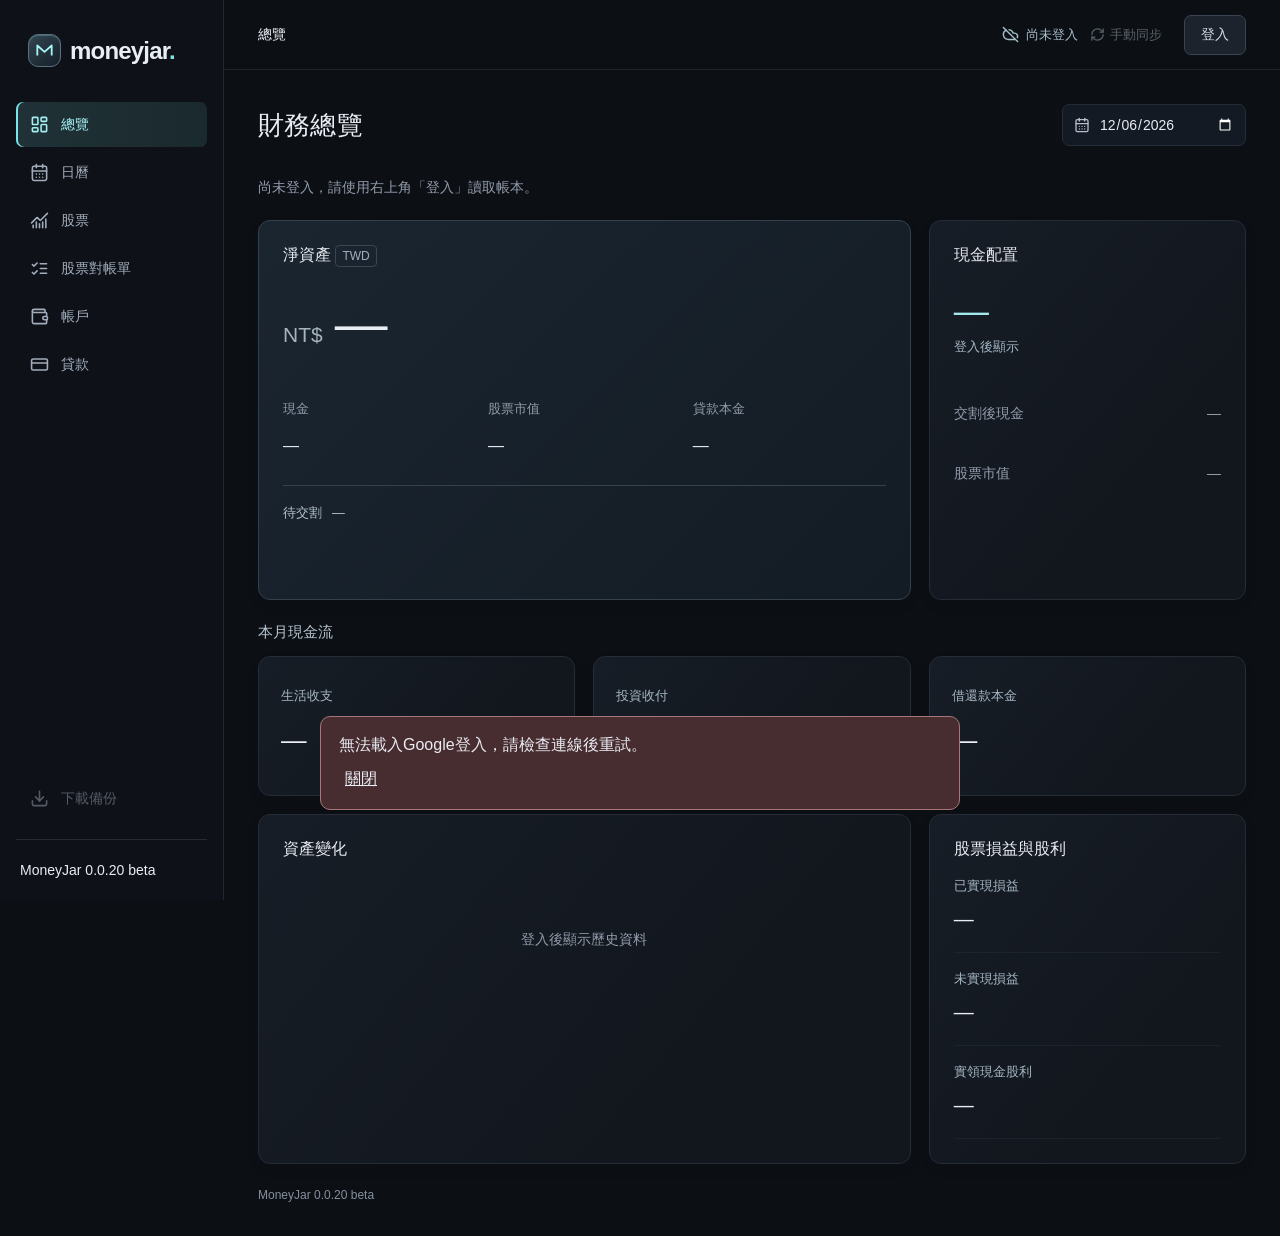
==== commit d24cf186: "Publish MoneyJar 0.0.20 beta" ====
--- a/index.html
+++ b/index.html
@@ -7,8 +7,8 @@
     <meta name="description" content="MoneyJar Google Drive 帳本：帳戶、股票、收支、貸款與備份。" />
     <link rel="icon" type="image/svg+xml" href="./favicon.svg" />
     <title>MoneyJar · 財務總覽</title>
-    <script type="module" crossorigin src="./assets/index-BD3Ic9Ak.js"></script>
-    <link rel="stylesheet" crossorigin href="./assets/index-GfRynVlW.css">
+    <script type="module" crossorigin src="./assets/index-DOWNJQqA.js"></script>
+    <link rel="stylesheet" crossorigin href="./assets/index-BNFiwL_u.css">
   </head>
   <body><div id="root"></div></body>
 </html>
--- a/assets/index-BNFiwL_u.css
+++ b/assets/index-BNFiwL_u.css
@@ -0,0 +1 @@
+:root{font-family:Inter,-apple-system,BlinkMacSystemFont,PingFang TC,Noto Sans TC,sans-serif;color:#e9edf4;background:#0c0f14;font-synthesis:none;text-rendering:optimizeLegibility;-webkit-font-smoothing:antialiased;color-scheme:dark;font-size:16px;--bg:#0c0f14;--panel:#12171e;--line:#252c37;--muted:#929cab;--cyan:#7fe3e9;--text:#e9edf4}*{box-sizing:border-box}body{margin:0}button,input,select{font:inherit}button,a,input,select{-webkit-tap-highlight-color:transparent}button,a{touch-action:manipulation}button{cursor:pointer}button{color:inherit}a{color:inherit;text-decoration:none}button:disabled{cursor:not-allowed;opacity:.48}button:focus-visible,a:focus-visible,input:focus-visible,select:focus-visible{outline:2px solid var(--cyan);outline-offset:4px}button{border:0;background:none}svg{flex-shrink:0}h1,h2,h3,p{margin:0}h2{font-size:1rem;font-weight:600}h3{font-size:.9375rem;font-weight:600}small{font-size:.875rem}strong{font-weight:600}input,select,button{min-width:0}button:hover:not(:disabled){filter:brightness(1.1)}.app-shell{min-height:100vh}.sidebar{position:fixed;inset:0 auto 0 0;width:224px;background:#0e1117;border-right:1px solid #222833;display:flex;flex-direction:column;padding:34px 16px 0;z-index:30}.brand{display:flex;align-items:center;gap:9px;padding:0 12px;font-size:1.5rem;font-weight:650;letter-spacing:-.8px}.brand-period{color:var(--cyan)}.brand-mark{display:grid;place-items:center;width:33px;height:33px;background:linear-gradient(140deg,#334650,#151f29);border:1px solid #58717e;border-radius:10px;box-shadow:inset 0 1px 1px #91d4e34f}.brand-mark svg{width:23px;fill:none;stroke:#a5f5f6;stroke-width:2.5;stroke-linejoin:round}.book-label{display:flex;align-items:center;gap:9px;margin:37px 2px 32px;padding:12px 9px;border:1px solid var(--line);border-radius:9px}.book-avatar{width:31px;height:33px;display:grid;place-items:center;border:1px solid #4c6270;border-radius:6px;color:#adc6d5;background:#293640;font-size:.875rem}.book-label>div{flex:1}.book-label strong{font-size:.875rem;display:block}.book-label div>span{font-size:.75rem;color:var(--muted);display:block;margin-top:4px}.book-label>svg{color:var(--muted)}.nav-heading{font-size:.75rem;color:#828e9f;padding:0 14px;margin-bottom:12px;letter-spacing:1px}.nav-item{display:flex;align-items:center;gap:12px;width:100%;padding:13px 14px;margin:3px 0;border-radius:7px;color:#a2acbb;font-size:.875rem;white-space:nowrap;text-align:left;min-height:45px}.nav-item.active{color:#a3eff1;background:linear-gradient(90deg,#203237,#1a292e);box-shadow:inset 2px 0 #79e3eb}.nav-item:hover{background:#1a202a}.nav-soon{margin-left:auto;font-size:.75rem;color:#828c9a}.sidebar-bottom{margin-top:auto;padding-top:80px}.local-card{border:1px solid var(--line);background:linear-gradient(140deg,#1b222b,#12171e);border-radius:10px;padding:16px 12px;margin-bottom:14px}.local-card>svg{vertical-align:middle;margin-right:8px;color:#a2b6c1}.local-card strong{font-size:.875rem}.local-card p{font-size:.75rem;line-height:1.7;color:var(--muted);margin-top:8px}.sidebar-footer{margin:18px 0 0;padding:22px 4px;border-top:1px solid var(--line);display:flex;align-items:center;gap:10px;font-size:.875rem}.user-avatar{width:34px;height:34px;display:grid;place-items:center;background:#252c37;border-radius:50%;font-size:.75rem;letter-spacing:1px}.sidebar-footer small{display:block;color:var(--muted);font-size:.75rem;margin-top:4px}.workspace{margin-left:224px}.mode-banner{background:#16292d;border-bottom:1px solid #29444a;color:#b5dce1;padding:9px 34px;display:flex;align-items:center;justify-content:space-between;gap:15px;font-size:.75rem;min-height:39px}.mode-banner>div{display:flex;align-items:center;gap:12px}.mode-banner strong{font-size:.875rem;color:#a4edf0;white-space:nowrap}.mode-banner a,.mode-banner button{display:inline-flex;align-items:center;gap:6px;padding:3px 0;font-size:.75rem;white-space:nowrap}.mode-banner>div:last-child{gap:22px}.empty-banner{background:#1b202d;color:#b6bed2;border-color:#30364a}.topbar{height:70px;display:flex;align-items:center;gap:18px;border-bottom:1px solid #1e242e;padding:0 34px}.breadcrumb{display:flex;align-items:center;gap:12px;font-size:.875rem}.desktop-crumb{display:flex;align-items:center;gap:12px;color:var(--muted)}.breadcrumb strong{font-weight:500}.mobile-brand{display:none}.local-status{display:flex;align-items:center;gap:7px;color:#8d99aa;font-size:.75rem;margin-left:auto}.icon-button{width:36px;height:36px;display:inline-flex;align-items:center;justify-content:center;border-radius:7px;color:#a5b0c0;flex-shrink:0}.icon-button:hover{background:#ffffff0a}.main-content{padding:34px;max-width:1536px;margin:auto}.page-heading{display:flex;justify-content:space-between;align-items:center;gap:20px;margin-bottom:30px}.eyebrow{font-size:.75rem;letter-spacing:1.6px;color:#82919e;font-weight:500}.page-heading h1{font-size:1.75rem;font-weight:550;letter-spacing:.2px;margin-top:10px}.accent-dot{color:var(--cyan);padding-left:2px}.page-heading p{color:#929cab;font-size:.875rem;margin-top:10px;line-height:1.6}.heading-actions{display:flex;gap:12px;align-items:center}.primary,.secondary,.danger-button{display:inline-flex;align-items:center;justify-content:center;gap:8px;border-radius:7px;min-height:42px;padding:10px 16px;font-size:.875rem;font-weight:600;white-space:nowrap}.primary{background:linear-gradient(145deg,#a0eff0,#72d7e2);color:#092229;border:1px solid #acfcfa;box-shadow:inset 0 1px #e0fffe80,0 4px 18px #4bc9d012}.secondary{border:1px solid #3a4351;background:#1c232d;color:#d4dce6}.period-select{border:1px solid var(--line);border-radius:7px;display:flex;align-items:center;gap:8px;padding:0 11px;height:42px;background:#141a23;color:#b5becc}.period-select select{border:0;background:none;appearance:none;color:#d4dce6;font-size:.875rem;cursor:pointer;padding:9px 0}.dashboard-grid{display:grid;grid-template-columns:repeat(6,minmax(0,1fr));gap:18px}.panel{background:linear-gradient(130deg,#171d26,#12171e 70%);border:1px solid var(--line);border-radius:12px;min-width:0;box-shadow:0 5px 16px #0000000a}.panel-top{display:flex;align-items:center;justify-content:space-between;gap:12px;position:relative;z-index:1}.panel-label{font-size:.9375rem;display:flex;align-items:center;gap:9px}.small-tag{border:1px solid #3b4651;border-radius:4px;padding:3px 6px;font-size:.75rem;color:#9faebe;font-weight:400;white-space:nowrap}.subtle{font-size:.75rem;color:var(--muted)}.net-panel{grid-column:span 4;padding:22px 26px 20px;position:relative;overflow:hidden;background:radial-gradient(ellipse at 90% 0,#17303980,transparent 55%),linear-gradient(135deg,#191f2a,#121920);border-color:#33414e}.net-number{font-size:3.3rem;font-weight:500;letter-spacing:-1.8px;font-variant-numeric:tabular-nums;line-height:1.3;margin:10px 0 8px;position:relative;z-index:1}.net-number>span:first-child{font-size:1.3125rem;color:#a5b3bd;letter-spacing:0;margin-right:12px;font-weight:400}.net-meta{display:flex;align-items:center;gap:12px;font-size:.75rem;color:#95a5b1;position:relative}.quiet-chip{background:#7497a014;padding:4px 7px;color:#b6c8cf;border-radius:4px}.aurora{position:absolute;right:-70px;top:-70px;width:440px;height:260px;border-radius:50%;background:conic-gradient(from 100deg,transparent 0deg,#94e6ed16 70deg,#3fd7cd16 115deg,transparent 145deg,#bad9fe15 200deg,transparent 290deg);filter:blur(16px);transform:rotate(-20deg);animation:aurora-flow 16s ease-in-out infinite alternate;pointer-events:none}.aurora:after{content:"";position:absolute;inset:50px 5px;border-top:1px solid #c2feff65;border-radius:50%;transform:rotate(-20deg);box-shadow:0 -12px 45px #83dce527}.chart-wrap{position:relative;margin:27px 0 16px;padding-left:45px}.wealth-chart{width:100%;height:143px;display:block;color:#63798634;overflow:visible}.chart-line,.chart-area{transition:d .55s ease}.chart-line{stroke-dasharray:1;stroke-dashoffset:0;animation:chart-reveal 1.1s .1s both}.wealth-chart circle{transition:cy .55s}.chart-scale{position:absolute;left:0;top:9px;bottom:40px;display:flex;flex-direction:column;justify-content:space-between;font-size:.75rem;color:#8b9ca8}.chart-months{display:flex;justify-content:space-between;color:#91a1ae;font-size:.75rem;margin-top:8px}.chart-note{text-align:right;font-size:.75rem;color:#8598a7;margin-top:10px}.net-bottom{display:flex;gap:0;border-top:1px solid #36414c70;padding-top:16px}.net-bottom>span{color:#9cabb7;font-size:.75rem;flex:1}.net-bottom>span+span{border-left:1px solid #36414c80;padding-left:24px}.net-bottom strong{display:block;color:#d5dfe7;font-size:.9375rem;margin-top:7px;font-variant-numeric:tabular-nums;font-weight:500}.allocation-panel{grid-column:span 2;padding:25px 23px 18px}.allocation-ring{width:190px;height:190px;border-radius:50%;margin:21px auto 17px;background:conic-gradient(from -90deg,#7fe3e9 0deg var(--cash-angle),#354857 var(--cash-angle) 358deg,#12171e 358deg 360deg);display:grid;place-items:center;box-shadow:0 0 32px #83c3dd08;position:relative;transition:filter .3s}.allocation-ring:after{content:"";position:absolute;inset:11px;border:1px solid #668b9b40;border-radius:50%;pointer-events:none}.allocation-ring>div{width:157px;height:157px;border-radius:50%;background:radial-gradient(ellipse at top,#202c38,#141a23 75%);display:flex;align-items:center;justify-content:center;flex-direction:column;box-shadow:0 0 0 1px #101720,inset 0 0 18px #0a1019}.allocation-ring span{color:#a0abb7;font-size:.75rem}.allocation-ring strong{font-size:1.875rem;font-variant-numeric:tabular-nums;font-weight:500;margin:6px 0}.allocation-ring small{color:#8c9ca9;font-size:.75rem}.allocation-ring[data-asset=cash]{filter:drop-shadow(0 0 8px #7fe3e927)}.asset-legend{display:flex;flex-direction:column;gap:3px}.asset-legend button{display:flex;align-items:center;gap:9px;text-align:left;width:100%;padding:9px 7px;border-radius:6px;font-size:.875rem;color:#aab7c4}.asset-legend button.selected{background:#88a9bc0a}.asset-legend strong{margin-left:auto;font-size:.875rem;font-weight:500;color:#dde3eb}.legend-dot{width:7px;height:7px;border-radius:2px}.property-dot{background:#68879b}.cash-dot{background:#7fe3e9}.stock-dot{background:#6b658c}.stat-card{grid-column:span 2;padding:20px;text-align:left;display:grid;grid-template-columns:auto 1fr;align-content:start;gap:14px 10px;transition:border-color .2s,transform .2s}.stat-card:hover{border-color:#506a78;transform:translateY(-2px)}.stat-icon{width:33px;height:33px;border:1px solid #38505b;background:#24323b;border-radius:8px;display:inline-flex;align-items:center;justify-content:center;color:#b1dce2;flex-shrink:0}.stat-icon.violet{color:#c5c2f1;border-color:#4b475e;background:#2b283e}.stat-title{display:flex;align-items:center;justify-content:space-between;font-size:.875rem;color:#b1bac7;gap:5px}.stat-title svg{color:#738594}.stat-card>strong{grid-column:1/-1;font-size:1.65rem;font-weight:500;letter-spacing:-.45px;font-variant-numeric:tabular-nums}.positive{color:#a2e8d5}.stat-foot{display:flex;align-items:center;justify-content:space-between;gap:8px;grid-column:1/-1;font-size:.75rem;color:#98a4b4;line-height:1.5}.stat-foot>span{font-size:.75rem;color:#8693a3}.tiny-tag{border:1px solid #3a444e;border-radius:3px;padding:1px 3px;white-space:nowrap}.activity-panel{grid-column:span 3;padding:24px 22px 12px}.activity-panel .panel-top>div{display:flex;align-items:baseline;gap:12px}.text-button{color:#b3c4cf;display:inline-flex;align-items:center;gap:7px;font-size:.75rem;padding:5px 0;white-space:nowrap}.activity-list{margin-top:18px}.activity-row{display:flex;align-items:center;gap:12px;width:100%;padding:16px 0;text-align:left;border-top:1px solid #252d3760}.activity-row:first-child{border-top:0}.activity-icon{width:35px;height:35px;background:#222a35;border:1px solid #313d4b;border-radius:50%;display:grid;place-items:center;color:#aebdd0}.activity-icon.income{background:#1e322f;color:#a0dccc;border-color:#334d48}.activity-icon.interest{color:#c4b89c;background:#302e27;border-color:#444137}.activity-name{min-width:0}.activity-name strong,.activity-name small,.activity-amount strong,.activity-amount small{display:block}.activity-name strong{font-size:.875rem;font-weight:500}.activity-name small{color:#939fae;font-size:.75rem;margin-top:6px}.activity-amount{margin-left:auto;text-align:right;font-variant-numeric:tabular-nums}.activity-amount strong{font-size:.875rem;font-weight:500}.activity-amount small{font-size:.75rem;color:#929fae;margin-top:6px}.loan-panel{grid-column:span 3;padding:24px 22px}.loan-title{display:flex;gap:11px;align-items:center;margin-top:23px}.loan-title>div{flex:1}.loan-title strong{font-size:.875rem;font-weight:500}.loan-title small{font-size:.75rem;display:block;color:#94a2b2;margin-top:7px;letter-spacing:.15px}.loan-values{display:flex;justify-content:space-between;margin:23px 0 17px}.loan-values>span{font-size:.75rem;color:#9daab8}.loan-values>span:last-child{text-align:right}.loan-values strong{display:block;font-weight:500;font-size:1.8rem;color:#d9e4ed;margin-top:7px;font-variant-numeric:tabular-nums}.loan-values small{font-size:.75rem;color:#9caeba;margin-left:6px}.loan-bar{height:5px;border-radius:4px;background:#293440;overflow:hidden}.loan-bar>div{height:100%;border-radius:4px;background:linear-gradient(90deg,#658b9d,#a1ced8);transition:width .6s}.loan-meta{display:flex;justify-content:space-between;font-size:.75rem;color:#91a1ae;margin-top:9px;gap:8px}.loan-note{display:flex;align-items:flex-start;gap:8px;color:#9eacb9;font-size:.75rem;line-height:1.8;padding-top:19px}.loan-note svg{margin-top:2px}.outlook-strip{grid-column:1/-1;display:flex;align-items:center;gap:12px;border:1px solid #272e3a;border-radius:9px;background:linear-gradient(100deg,#181d28,#10151c);padding:17px 22px}.outlook-icon{display:grid;place-items:center;width:32px;height:32px;border-radius:8px;background:#282c3e;color:#acb9d9}.outlook-strip>div{display:flex;align-items:center;gap:20px;flex:1}.outlook-strip strong{font-size:.875rem;font-weight:500}.outlook-strip>div>span{font-size:.75rem;color:#99a3b3}.page-footer{display:flex;justify-content:space-between;gap:12px;color:#84909e;font-size:.75rem;margin-top:24px}.page-footer>span{display:flex;align-items:center;gap:8px}.page-footer i{height:3px;width:3px;background:#657582;border-radius:50%}.mobile-nav{display:none}.empty-intro{display:flex;align-items:center;gap:15px;border:1px solid #394154;background:linear-gradient(115deg,#202536,#17232e);padding:23px;border-radius:12px;margin-bottom:20px}.intro-icon{display:grid;place-items:center;width:44px;height:44px;color:#adc6e1}.empty-intro>div{flex:1}.empty-intro strong{font-size:1rem;font-weight:500}.empty-intro p{font-size:.875rem;color:#a5b0c2;line-height:1.8;margin-top:6px}.ring-empty{background:#2b3541}.chart-empty{height:215px;display:flex;align-items:center;justify-content:center;gap:15px;flex-direction:column;color:#93a6b5;font-size:.875rem;position:relative;text-align:center}.chart-empty>div{height:1px;background:linear-gradient(90deg,transparent,#68879575,transparent);width:90%;margin-top:18px}.section-empty{min-height:235px;display:flex;align-items:center;justify-content:center;flex-direction:column;text-align:center;gap:12px;color:#9baabc}.section-empty strong{font-size:.9375rem;font-weight:500;color:#c6d0df}.section-empty p{font-size:.875rem}.modal{width:min(540px,calc(100% - 36px));max-height:calc(100dvh - 64px);background:linear-gradient(135deg,#1b222e,#131a23);border:1px solid #465563;border-radius:15px;padding:26px;color:var(--text);box-shadow:0 40px 100px #000a;overflow:auto;animation:modal-in .24s ease-out;scrollbar-width:thin;scrollbar-color:#526575 transparent}.modal::backdrop{background:#040a13bd;-webkit-backdrop-filter:blur(7px);backdrop-filter:blur(7px)}body:has(dialog[open]){overflow:hidden}.modal-wide{width:min(690px,calc(100% - 36px))}.modal-head{display:flex;align-items:center;justify-content:space-between;gap:20px;margin-bottom:22px}.modal-head h2{font-size:1.375rem;font-weight:500;margin-top:9px}.modal-copy{font-size:.9375rem;line-height:1.85;color:#b6c1cf;margin-bottom:22px}.new-options{display:flex;flex-direction:column;gap:9px}.new-options button{border:1px solid #343f4e;background:#202b38;display:flex;align-items:center;gap:15px;padding:17px;border-radius:9px;text-align:left}.new-options button:first-child{border-color:#648f99;color:#b1f0f2;background:linear-gradient(130deg,#29434b,#21313d)}.new-options button>span{flex:1;font-size:.9375rem}.new-options strong{display:block;font-size:1rem}.new-options small{display:block;font-size:.875rem;font-weight:400;color:#b0c2cb;margin-top:5px}.new-options button:disabled small{font-size:.75rem}.detail-rows{margin:25px 0}.detail-rows>div{display:flex;align-items:baseline;justify-content:space-between;gap:18px;padding:16px 0;border-top:1px solid #343e4a;font-size:.875rem;line-height:1.6}.detail-rows dt{color:#a9b6c5}.detail-rows dd{margin:0;text-align:right;font-variant-numeric:tabular-nums}.detail-footer{display:flex;align-items:center;justify-content:space-between;gap:12px}.detail-footer>span{color:#a3b2c0;font-size:.75rem}.dialog-actions{display:flex;justify-content:flex-end;gap:12px}.form-banner{display:flex;align-items:flex-start;gap:9px;color:#b9dbe0;background:#22384070;border:1px solid #45616b80;border-radius:7px;padding:12px;font-size:.875rem;line-height:1.65;margin-bottom:25px}.form-banner svg{margin-top:2px}.stock-form{display:flex;flex-direction:column;gap:17px}.form-step{display:flex;align-items:center;gap:10px;margin-top:6px}.form-step>span:first-child{font-size:.75rem;color:#8ac8d0;border:1px solid #466470;border-radius:5px;padding:4px 5px;font-variant-numeric:tabular-nums}.form-step .subtle{margin-left:auto}.field-grid{display:grid;grid-template-columns:1fr 1fr;gap:16px}.stock-form label{display:flex;flex-direction:column;gap:9px;font-size:.875rem;color:#c1cad7}.stock-form input:not([type=checkbox]),.stock-form select{width:100%;border:1px solid #3a4656;border-radius:6px;background:#111925;color:#e1e7f0;min-height:44px;padding:11px 12px;font-size:1rem;box-shadow:inset 0 1px 3px #030a1360}.stock-form input::placeholder{color:#7f8ea1}.input-icon{position:relative}.input-icon>svg{position:absolute;left:12px;top:14px;color:#99acbe}.input-icon input{padding-left:37px!important}.inline-hint{font-size:.875rem;line-height:1.7;color:#a2b5c5}.badge{display:inline-block;padding:2px 6px;font-size:.75rem;border:1px solid #557f86;color:#a0dbe1;border-radius:3px;margin-right:5px}.stock-form label.check-label{flex-direction:row;align-items:center;font-size:.875rem;gap:8px}.check-label input{width:17px;height:17px;accent-color:#85e6ed;margin:0}.field-help{font-size:.75rem;line-height:1.8;color:#94a8b9;margin-top:-5px}.field-help a{color:var(--cyan);margin-left:8px}.quantity-input{display:flex}.quantity-input input{border-radius:6px 0 0 6px!important}.quantity-input select{width:75px;border-left:0;border-radius:0 6px 6px 0}.trade-summary{padding:17px;border:1px solid #3f5866;background:#20313e70;border-radius:9px;display:flex;align-items:center;gap:18px;color:#aed1da}.trade-summary>div{flex:1;min-width:0}.trade-summary>div>span{font-size:.75rem;color:#a6b9c9;display:block}.trade-summary strong{display:block;font-size:1.375rem;font-variant-numeric:tabular-nums;margin-top:9px;overflow-wrap:anywhere;font-weight:500}.trade-summary>span{font-size:.75rem;display:flex;align-items:center;gap:5px}.form-footer{display:flex;flex-direction:column;gap:12px;border-top:1px solid #303c4c;padding-top:20px;margin-top:3px}.form-footer>span{font-size:.75rem;color:#a5b3c3}.form-footer>div{display:flex;justify-content:flex-end;gap:12px}.error-message{border:1px solid #a2626680;background:#3b242c;color:#ffb5bc;font-size:.875rem;line-height:1.8;border-radius:7px;padding:13px;overflow-wrap:anywhere;margin-bottom:15px}.error-message button{display:block;text-decoration:underline;margin-top:8px}.discard-prompt{background:#3b3030;border:1px solid #775354;border-radius:8px;padding:15px;font-size:.875rem}.discard-prompt p{margin-bottom:12px}.danger-button{background:#674146;color:#ffd3d5;margin-left:10px}.draft-list{border-top:1px solid #38495a;margin-top:14px;padding:19px 0 4px}.draft-list h3{font-size:.875rem;color:#a9cbd2}.draft-list h3 span{font-size:.75rem;margin-left:6px;background:#344b58;padding:2px 5px;border-radius:3px}.draft-row{display:flex;align-items:center;justify-content:space-between;width:100%;text-align:left;gap:10px;padding:15px 0;animation:row-in .4s ease-out}.draft-row>span:first-child{min-width:0}.draft-row strong{font-size:.875rem;display:block;overflow-wrap:anywhere}.draft-row small{font-size:.75rem;color:#97aabc;display:block;margin-top:7px}.draft-row>span:last-child{display:flex;align-items:center;gap:4px;flex-shrink:0;font-size:.75rem;color:#b2d0d6}.toast{position:fixed;bottom:25px;left:50%;transform:translate(-50%);display:flex;align-items:center;gap:10px;max-width:calc(100vw - 30px);padding:10px 12px 10px 18px;border:1px solid #5e969a;background:#223b40;box-shadow:0 8px 50px #0009;border-radius:10px;color:#cfefef;z-index:80;font-size:.875rem;animation:modal-in .2s ease-out}.toast>span{min-width:0}.settings-block{border-top:1px solid #354252;padding:20px 0 0;margin-top:20px}.settings-block p{font-size:.875rem;line-height:1.8;color:#aebccc;margin:10px 0}.segmented{display:flex;padding:4px;background:#0d1520;border:1px solid #39475b;border-radius:8px;gap:4px;margin-top:15px}.segmented button{flex:1;padding:10px;border-radius:5px;font-size:.875rem;color:#97aabd}.segmented button[aria-pressed=true]{background:#2b4651;color:#cbf2f6}.settings-links{display:grid;grid-template-columns:1fr 1fr;gap:15px;margin-top:14px}.entrance{animation:panel-in .6s both}.entrance:nth-child(2){animation-delay:.08s}.entrance:nth-child(3){animation-delay:.13s}.entrance:nth-child(4){animation-delay:.18s}.entrance:nth-child(5){animation-delay:.22s}.entrance:nth-child(6){animation-delay:.26s}.entrance:nth-child(7){animation-delay:.3s}@keyframes panel-in{0%{opacity:0;transform:translateY(12px)}to{opacity:1;transform:translateY(0)}}@keyframes chart-reveal{0%{stroke-dashoffset:1}to{stroke-dashoffset:0}}@keyframes aurora-flow{0%{transform:translate3d(-15px,10px,0) rotate(-20deg);opacity:.55}to{transform:translate3d(25px,-5px,0) rotate(20deg);opacity:1}}@keyframes modal-in{0%{opacity:0;translate:0 12px}to{opacity:1;translate:0 0}}@keyframes row-in{0%{opacity:0;transform:translateY(-8px);background:#39617155}to{opacity:1;transform:translateY(0);background:transparent}}[data-motion=low] .aurora{animation:none;opacity:.65}[data-paused=true] *{animation-play-state:paused!important}[data-motion=off] *,[data-motion=off] *:after{animation:none!important;transition:none!important;scroll-behavior:auto!important}@media(min-width:1500px){.main-content{padding:42px}.page-heading{margin-bottom:34px}.dashboard-grid{gap:22px}.net-panel{padding:25px 30px}.wealth-chart{height:160px}}@media(max-width:1200px){.sidebar{width:196px;padding-left:10px;padding-right:10px}.workspace{margin-left:196px}.brand{font-size:1.3rem}.main-content{padding:25px}.topbar,.mode-banner{padding-left:25px;padding-right:25px}.page-heading{align-items:flex-start;flex-direction:column;gap:18px}.heading-actions{align-self:flex-end;margin-top:-4px}.page-heading h1{font-size:1.75rem}.stat-card{padding:17px 14px}.stat-card>strong{font-size:1.375rem}.stat-foot{flex-wrap:wrap}.allocation-panel{padding-left:15px;padding-right:15px}.allocation-ring{width:166px;height:166px;margin-top:30px;margin-bottom:30px}.allocation-ring>div{width:136px;height:136px}.activity-panel,.loan-panel{padding:20px 17px}.activity-panel .panel-top>div{display:block}.activity-panel .panel-top .subtle{display:block;margin-top:7px}.outlook-strip>div{display:block}.outlook-strip>div>span{display:block;margin-top:7px}}@media(max-width:950px){.sidebar{width:182px}.workspace{margin-left:182px}.nav-item{padding:12px 10px;font-size:.875rem;gap:9px}.nav-soon{display:none}.mode-banner{align-items:flex-start}.mode-banner>div:first-child{flex-wrap:wrap;gap:7px}.mode-banner>div:first-child>span{flex-basis:100%;font-size:.75rem}.mode-banner>div:last-child{gap:10px}.main-content{padding:22px}.dashboard-grid{gap:14px}.net-panel{grid-column:span 6}.allocation-panel{grid-column:span 6;display:grid;grid-template-columns:1fr 1fr;align-items:center;gap:0 30px;padding:22px}.allocation-panel .panel-top{grid-column:1/-1}.allocation-ring{margin:20px auto 0}.asset-legend{margin-top:20px}.stat-card{grid-column:span 2}.stat-card>strong{font-size:1.125rem}.stat-card .stat-icon{display:none}.stat-title{grid-column:1/-1;font-size:.75rem}.activity-panel,.loan-panel{grid-column:span 6}.activity-panel .panel-top>div{display:flex;align-items:center}.activity-panel .panel-top .subtle{margin-top:0}.page-footer{flex-direction:column}.local-status{font-size:.75rem}}@media(max-width:700px){.sidebar{display:none}.workspace{margin-left:0}.mode-banner{padding:9px 16px;gap:10px;min-height:62px;position:sticky;top:0;z-index:35;-webkit-backdrop-filter:blur(15px);backdrop-filter:blur(15px);background:#14282eef}.mode-banner>div:first-child{gap:5px}.mode-banner>div:first-child>span{font-size:.75rem;line-height:1.5;max-width:190px}.mode-banner strong{font-size:.75rem}.mode-banner>div:last-child{flex-direction:column;gap:5px;align-items:flex-end}.mode-banner button,.mode-banner a{font-size:.75rem;min-height:23px}.mode-banner svg{width:13px}.topbar{height:62px;padding:0 18px;gap:8px}.desktop-crumb{display:none}.mobile-brand{display:block;font-size:1.125rem;letter-spacing:-.6px;color:#dfeaf1;font-weight:600}.breadcrumb{gap:13px}.breadcrumb strong{font-size:.75rem;border-left:1px solid #364350;padding-left:13px}.local-status{margin-left:auto;font-size:.75rem;max-width:95px;line-height:1.6;gap:4px}.local-status svg{display:none}.topbar>.icon-button{width:24px}.main-content{padding:27px 16px 96px}.page-heading{gap:20px;margin-bottom:20px}.eyebrow{font-size:.75rem;letter-spacing:1.3px}.page-heading h1{font-size:1.45rem;margin-top:9px;letter-spacing:0}.page-heading p{font-size:.75rem;margin-top:9px}.heading-actions{align-self:stretch;justify-content:space-between;margin:0}.period-select{height:40px}.period-select select{font-size:.75rem}.heading-actions>.primary{height:40px;min-height:40px;padding:8px 17px;font-size:.875rem}.dashboard-grid{gap:14px}.net-panel{padding:18px 18px 19px}.panel-label{font-size:.875rem}.net-panel>.panel-top>.icon-button{height:25px;width:27px}.net-number{font-size:2.65rem;margin:13px 0 9px;letter-spacing:-1.7px}.net-number>span:first-child{font-size:1rem;margin-right:10px}.net-meta{font-size:.75rem;gap:10px}.chart-wrap{margin-top:22px;padding-left:36px}.wealth-chart{height:119px}.chart-scale{font-size:.75rem;bottom:39px}.chart-months,.chart-note{font-size:.75rem}.net-bottom{padding-top:15px}.net-bottom>span{font-size:.75rem}.net-bottom>span+span{padding-left:16px}.net-bottom strong{font-size:.875rem}.allocation-panel{padding:19px 18px;gap:0 15px}.allocation-panel .panel-top{grid-column:1/-1}.allocation-panel h2{font-size:.875rem}.allocation-ring{width:139px;height:139px;margin-top:16px}.allocation-ring>div{width:113px;height:113px}.allocation-ring strong{font-size:1.5rem;margin:4px 0}.allocation-ring span,.allocation-ring small{font-size:.75rem}.allocation-ring:after{inset:8px}.asset-legend{margin-top:13px}.asset-legend button{padding:10px 0;gap:6px;font-size:.75rem}.asset-legend strong{font-size:.75rem}.asset-legend svg{width:12px}.legend-dot{width:6px;height:6px}.stat-card{grid-column:span 6;padding:17px 18px;grid-template-columns:auto 1fr auto;gap:7px 11px;align-items:center}.stat-card .stat-icon{display:inline-flex;grid-row:span 2;width:34px;height:34px}.stat-title{grid-column:2;grid-row:1;font-size:.875rem;justify-content:flex-start}.stat-title svg{display:none}.stat-card>strong{grid-column:3;grid-row:1;font-size:1.25rem;letter-spacing:-.3px;text-align:right}.stat-foot{grid-column:2/-1;grid-row:2;font-size:.75rem;flex-wrap:nowrap}.stat-foot>span{font-size:.75rem}.stat-card:hover{transform:none}.activity-panel,.loan-panel{padding:21px 18px 14px}.activity-panel .panel-top>div{display:block}.activity-panel .panel-top .subtle{display:block;margin-top:7px;font-size:.75rem}.activity-panel h2,.loan-panel h2{font-size:.875rem}.activity-list{margin-top:6px}.activity-row{padding:16px 0;gap:10px}.activity-name strong{font-size:.875rem}.activity-name small{font-size:.75rem}.activity-amount strong{font-size:.875rem}.loan-panel{padding-bottom:20px}.loan-title{margin-top:22px}.loan-title strong{font-size:.875rem}.loan-values{margin-top:22px}.outlook-strip{padding:17px 14px;gap:10px;flex-wrap:wrap}.outlook-strip strong{font-size:.75rem}.outlook-strip>div>span{font-size:.75rem}.outlook-strip .text-button{font-size:.75rem}.outlook-icon{width:28px;height:30px}.page-footer{font-size:.75rem;line-height:1.6;margin-top:22px}.mobile-nav{position:fixed;bottom:0;left:0;right:0;display:flex;justify-content:space-around;padding:10px 5px max(10px,env(safe-area-inset-bottom));height:auto;min-height:70px;border-top:1px solid #33414d;background:#111b24f5;-webkit-backdrop-filter:blur(16px);backdrop-filter:blur(16px);z-index:40;box-shadow:0 -5px 35px #0002}.mobile-nav>button{display:flex;flex-direction:column;align-items:center;justify-content:center;gap:5px;min-width:52px;min-height:48px;font-size:.75rem;color:#a3afbf}.mobile-nav>.active{color:#a8e7ee}.mobile-nav>.mobile-add{color:#90eaf1}.mobile-add>svg{background:#28454e;border:1px solid #5a8792;border-radius:7px;width:29px;height:27px;padding:3px}.empty-intro{padding:17px;flex-wrap:wrap;gap:8px}.intro-icon{width:30px}.empty-intro>div{flex-basis:calc(100% - 40px)}.empty-intro strong{font-size:.875rem}.empty-intro p{font-size:.75rem}.empty-intro a{margin-top:8px;width:100%}.chart-empty{height:190px;font-size:.75rem;line-height:1.8}.modal,.modal-wide{width:100%;max-width:100%;max-height:calc(100dvh - 22px);margin:auto 0 0;border-radius:17px 17px 0 0;border-left:0;border-right:0;border-bottom:0;padding:23px 19px max(24px,env(safe-area-inset-bottom));overscroll-behavior:contain}.modal-head{margin-bottom:20px}.modal-head h2{font-size:1.25rem}.modal-copy{font-size:.9375rem}.field-grid{gap:14px}.stock-form label{font-size:.875rem}.stock-form input:not([type=checkbox]),.stock-form select{padding:11px 9px;font-size:1rem}.form-step .subtle{font-size:.75rem}.form-step h3{font-size:.875rem}.form-banner{font-size:.75rem}.form-footer>div{display:grid;grid-template-columns:1fr 2fr;gap:10px}.form-footer .primary,.form-footer .secondary{font-size:.875rem;padding:12px}.trade-summary{padding:14px;gap:8px}.trade-summary strong{font-size:1.1875rem}.trade-summary>span{font-size:.75rem}.trade-summary>svg{width:16px}.quantity-input select{width:63px}.detail-rows>div{font-size:.875rem;gap:12px;flex-wrap:wrap}.detail-rows dd{margin-left:auto}.detail-footer>span{font-size:.75rem}.toast{bottom:84px;left:16px;right:16px;transform:none;max-width:none;font-size:.875rem;padding-left:12px}.toast>span{flex:1}.aurora{animation-duration:24s;filter:blur(13px);width:290px;height:220px}.settings-links{gap:18px}.new-options small{font-size:.75rem}.new-options button{padding:16px}.empty-banner{background:#202736f5}}@media(max-width:380px){.main-content{padding-left:12px;padding-right:12px}.page-heading h1{font-size:1.35rem}.net-number{font-size:2.45rem}.allocation-panel{padding-left:16px;padding-right:16px;gap:0 10px}.stat-card{padding-left:14px;padding-right:14px;gap:7px 8px}.stat-card>strong{font-size:1.1875rem}.stat-title{font-size:.75rem}.modal{padding-left:16px;padding-right:16px}.field-grid{grid-template-columns:1fr}.form-step .subtle{font-size:.75rem}.trade-summary>svg{display:none}}@media(prefers-reduced-motion:reduce){*,*:before,*:after{animation:none!important;transition:none!important;scroll-behavior:auto!important}}.stat-title,.mobile-nav>button,.asset-legend button,.asset-legend strong{font-size:.875rem}.wealth-chart circle{r:3px}.ring-actions{position:absolute;inset:0;width:100%;height:100%;z-index:2;overflow:visible}.ring-actions circle{pointer-events:stroke;cursor:pointer}.ring-actions circle:focus-visible{outline:none;stroke:#d2f9ff80}.allocation-ring[data-asset=cash]{background:conic-gradient(from -90deg,#b6faff 0deg var(--cash-angle),#293a47 var(--cash-angle) 358deg,#12171e 358deg 360deg)}.modal-head{position:sticky;top:-26px;z-index:5;margin:-26px -26px 22px;padding:24px 26px 18px;background:#1b232ff5;border-bottom:1px solid #364351;-webkit-backdrop-filter:blur(12px);backdrop-filter:blur(12px)}@media(max-width:700px){.modal-head{top:-23px;margin:-23px -19px 22px;padding:21px 19px 16px}.modal-head .eyebrow{font-size:.75rem}}@media(max-width:380px){.modal-head{margin-left:-16px;margin-right:-16px;padding-left:16px;padding-right:16px}}.page-heading>h1{font-size:1.65rem;font-weight:550;margin:0}.period-select input{border:0;background:transparent;color:var(--text);font:inherit;font-size:.875rem;min-width:0}.cash-hero{display:flex;flex-direction:column;min-height:380px}.cash-hero .net-number{margin-top:24px;overflow-wrap:anywhere}.cash-breakdown{display:grid;grid-template-columns:1fr 1fr;gap:14px;position:relative;z-index:1;margin:30px 0}.cash-breakdown button{display:grid;grid-template-columns:1fr auto;text-align:left;gap:10px;padding:18px;border:1px solid #3b505b;background:#16263188;border-radius:8px}.cash-breakdown button>span{font-size:.875rem;color:#acbec9;grid-column:1/-1}.cash-breakdown strong{font-size:1.7rem;font-weight:500}.cash-breakdown small{font-size:.75rem;color:#a4b8c5}.cash-breakdown svg{align-self:center;color:var(--cyan)}.cash-hero .net-bottom{margin-top:auto}.cash-accounts-ring{background:conic-gradient(#73dae3,#4a697a,#73dae3)}.asset-legend button>span{min-width:0;overflow-wrap:anywhere}.asset-legend button>strong{white-space:nowrap}.activity-name strong{overflow-wrap:anywhere}.activity-amount{flex-shrink:0}.demo-draft-panel{margin-top:18px;padding:22px}.demo-draft-panel .draft-row strong{overflow-wrap:anywhere;min-width:0}.section-toolbar{display:flex;gap:15px;align-items:center;justify-content:space-between;margin-bottom:22px;flex-wrap:wrap}.section-toolbar .segmented{margin:0;flex-shrink:0}.section-toolbar .segmented button{white-space:nowrap;flex:0 0 auto}.month-control{display:flex;align-items:center;gap:5px}.month-control input,.ledger-filters input,.ledger-filters select,.reset-confirm>input{border:1px solid #3a4656;background:#141d28;color:var(--text);border-radius:6px;padding:11px 12px;font:inherit;font-size:.875rem;min-height:42px;min-width:0}.month-control input{width:170px}.ledger-filters{display:flex;align-items:center;flex-wrap:wrap;gap:12px;margin-bottom:19px}.search-field{display:flex;align-items:center;border:1px solid #3a4656;background:#141d28;border-radius:6px;padding-left:12px;flex:1;min-width:210px}.search-field>svg{color:#94a8b9}.search-field input{border:0;background:none;flex:1;width:100%;outline-offset:0}.inline-check{display:flex;align-items:center;gap:6px;font-size:.875rem;color:#afbac8}.inline-check input{accent-color:var(--cyan);min-height:0}.list-meta{display:flex;align-items:center;justify-content:space-between;font-size:.875rem;color:#a2b2c2;margin:15px 0;gap:10px}.list-meta .text-button{margin-left:8px}.table-heading,.transaction-row{display:grid;grid-template-columns:108px minmax(0,1fr) minmax(100px,160px) 78px;gap:16px;align-items:center;padding:17px 22px;width:100%;text-align:left}.table-heading{font-size:.75rem;color:#95a6b8;background:#202a3650;border-radius:12px 12px 0 0}.table-heading span:nth-child(3){text-align:right}.transaction-row{border-top:1px solid #2b374440;font-size:.875rem;animation:row-in .3s ease-out}.transaction-row:hover{background:#26364250}.row-date{color:#a8b5c3;font-variant-numeric:tabular-nums;font-size:.8125rem}.row-description{min-width:0}.row-description>strong{display:block;overflow-wrap:anywhere;line-height:1.6;font-weight:500}.row-description small{display:block;line-height:1.7;color:#8fa4b8;margin-top:5px;overflow-wrap:anywhere}.row-amount{text-align:right;font-weight:500;font-variant-numeric:tabular-nums;overflow-wrap:anywhere}.status-chip{font-size:.75rem;border:1px solid #3b4d60;border-radius:4px;padding:4px 6px;color:#aec0cf;white-space:nowrap;text-align:center;width:max-content}.status-chip.review,.review-label{color:#edcc8b;border-color:#866e47}.pagination{display:flex;align-items:center;justify-content:center;gap:20px;margin-top:24px;font-size:.875rem}.calendar-panel{padding:18px}.calendar-grid{display:grid;grid-template-columns:repeat(7,minmax(0,1fr));gap:5px}.weekdays{margin-bottom:9px;color:#9baab9;font-size:.75rem;text-align:center}.calendar-day{min-height:103px;min-width:0;border:1px solid #2f3d4d;background:#17212b;border-radius:6px;display:flex;align-items:flex-start;flex-direction:column;gap:6px;padding:9px;text-align:left;overflow-wrap:anywhere}.calendar-day>strong{font-size:.875rem;font-weight:500}.calendar-day.selected{border-color:#8fe9ee;background:#233c45}.calendar-day.today>strong{color:#7fe3e9}.day-event{font-size:.75rem;padding:2px 4px;width:100%;border-radius:3px;background:#35435870;line-height:1.5}.day-event.income{color:#b1ead9;background:#254b4370}.day-event.expense{color:#ded2bf;background:#53463270}.day-event b{font-size:.6875rem;font-weight:400}.calendar-day>small{font-size:.75rem;color:#aebdce}.account-grid{display:grid;grid-template-columns:repeat(2,minmax(0,1fr));gap:18px}.account-card{padding:24px;min-width:0}.account-order{display:flex;margin-left:auto}.account-card h2{font-size:1.0625rem;line-height:1.6;margin:21px 0 11px;overflow-wrap:anywhere}.account-balance{font-size:1.8rem;display:block;font-weight:500;font-variant-numeric:tabular-nums;overflow-wrap:anywhere}.account-card>p{margin-top:12px;line-height:1.8}.account-card.archived{border-style:dashed}.account-actions{display:flex;gap:10px;flex-wrap:wrap;margin-top:22px}.account-actions .secondary{font-size:.8125rem;padding:9px 11px}.account-actions .text-button{padding:7px 5px;font-size:.8125rem}.review-label{font-size:.8125rem}.scope-note{color:#99a7b8;font-size:.875rem;margin-top:25px}.reconcile-comparison{display:grid;grid-template-columns:1fr 1fr;gap:15px;border:1px solid #48636e;background:#1d313d;border-radius:8px;padding:17px}.reconcile-comparison span{font-size:.8125rem;color:#b8c6d2}.reconcile-comparison strong{display:block;color:#d7eaf1;font-size:1.25rem;margin-top:9px;font-weight:500;overflow-wrap:anywhere}.backup-actions{display:flex;gap:12px;flex-wrap:wrap}.file-picker{cursor:pointer;position:relative}.file-picker input{position:absolute;inset:0;width:100%;opacity:0;cursor:pointer}.file-picker:focus-within{outline:2px solid var(--cyan);outline-offset:3px}.import-confirm,.reset-confirm{border:1px solid #687185;border-radius:8px;padding:20px;margin-top:20px;background:#25334280}.import-confirm p,.reset-confirm p{font-size:.875rem;color:#b7c9d5;line-height:1.9;margin:12px 0}.reset-confirm>input{width:100%;margin:7px 0 16px}.settings-block .danger-button{margin-left:0}.recovery-list{max-height:240px;overflow:auto}.recovery-row{display:flex;align-items:center;gap:12px;flex-wrap:wrap;padding:14px 0;border-bottom:1px solid #394656;font-size:.875rem}.recovery-row>span{flex:1;min-width:170px}.recovery-row small{display:block;color:#95aabb;margin-top:7px;font-size:.75rem;line-height:1.7}.recovery-row .secondary{font-size:.8125rem;padding:8px 12px}.revision-history{margin-bottom:20px;color:#b1c1ce;font-size:.875rem}.revision-history summary{cursor:pointer;margin-bottom:10px}.revision-history p{font-size:.75rem;line-height:1.8;padding:5px 0}.detail-rows dd{overflow-wrap:anywhere}.day-event b{font-size:.75rem}@media(max-width:1050px){.account-grid{grid-template-columns:1fr}.table-heading,.transaction-row{grid-template-columns:98px minmax(0,1fr) 115px;gap:10px;padding:16px}.table-heading span:last-child{display:none}.transaction-row .status-chip{grid-column:2;font-size:.75rem}.row-date{grid-row:1/3}.row-amount{grid-column:3;grid-row:1/3}.calendar-day{min-height:95px;padding:6px}.day-event b{display:none}}@media(max-width:700px){.page-heading>h1{font-size:1.4rem}.page-heading{gap:16px}.cash-hero{min-height:340px}.cash-breakdown{gap:10px;margin:24px 0}.cash-breakdown button{padding:13px 10px;gap:10px}.cash-breakdown button>span{font-size:.75rem}.cash-breakdown strong{font-size:1.5rem}.cash-accounts-ring{margin:15px auto}.section-toolbar{gap:12px;margin-bottom:17px}.section-toolbar>.primary{font-size:.8125rem}.section-toolbar .segmented{padding:3px}.segmented button{padding:9px}.month-control{order:3;width:100%;justify-content:space-between}.month-control input{flex:1;text-align:center;max-width:230px}.ledger-filters{gap:10px}.search-field{flex-basis:100%}.ledger-filters select{flex:1;max-width:calc(50% - 5px)}.inline-check{font-size:.8125rem}.table-heading{display:none}.transaction-row{grid-template-columns:minmax(0,1fr) auto;gap:8px 12px;padding:16px}.row-date{grid-column:1;grid-row:1;font-size:.75rem}.transaction-row .status-chip{grid-column:2;grid-row:1;justify-self:end;font-size:.75rem}.row-description{grid-column:1;grid-row:2}.row-amount{grid-column:2;grid-row:2;max-width:140px;font-size:.875rem}.row-description strong{font-size:.875rem}.row-description small{font-size:.75rem}.list-meta{font-size:.8125rem}.list-meta>span{min-width:0;display:flex;flex-wrap:wrap}.calendar-panel{padding:10px 7px}.calendar-grid{gap:3px}.calendar-day{min-height:88px;padding:6px 3px;gap:5px}.calendar-day strong{font-size:.8125rem}.day-event{font-size:.75rem;padding:1px;text-align:center}.calendar-day>small{font-size:.75rem}.account-card{padding:19px}.account-card h2{font-size:1rem}.account-balance{font-size:1.6rem}.account-actions{gap:8px}.account-actions .secondary{font-size:.875rem}.reconcile-comparison{grid-template-columns:1fr}.import-confirm,.reset-confirm{padding:15px}.import-confirm .dialog-actions,.reset-confirm .dialog-actions{flex-wrap:wrap}.demo-draft-panel{padding:18px}.activity-name{min-width:0}.cash-hero .net-number{font-size:2.4rem}.cash-accounts-ring .asset-legend{min-width:0}.period-select input{width:145px}.file-picker{font-size:.875rem}.table-heading,.transaction-row{overflow-wrap:anywhere}}.cash-hero{background:linear-gradient(135deg,#191f2a,#121920)}.calendar-toolbar .month-control{order:0;width:auto}.calendar-selection{display:flex;align-items:center;justify-content:space-between;gap:12px;margin-bottom:14px;font-size:.875rem;color:#acbac9}.calendar-selection .text-button{flex-shrink:0}.calendar-selection>span{line-height:1.6}.ledger-view .calendar-panel{margin-bottom:28px}#calendar-records{scroll-margin-top:20px}.list-meta h2{font-size:1rem;line-height:1.6}.list-meta h2 span{font-size:.875rem;color:#9cafbf;font-weight:400}.new-date{font-size:.875rem;color:#b8cad7;line-height:1.7;margin-bottom:18px}.adjustment-help,.stock-availability{font-size:.875rem;line-height:1.9;color:#b4c4d2;margin-bottom:22px}.stock-sections{display:grid;grid-template-columns:repeat(2,minmax(0,1fr));gap:18px}.stock-section{padding:23px}.stock-section p{font-size:.875rem;color:#a6b8c7;line-height:1.8;margin-top:18px}.stocks-view .draft-row{width:100%;display:flex;justify-content:space-between;text-align:left;gap:16px}.stocks-view .draft-row span{display:flex;align-items:center;gap:6px;flex-shrink:0}@media(max-width:700px){.calendar-toolbar{flex-wrap:nowrap;gap:8px}.calendar-toolbar .month-control{flex:1;min-width:0;justify-content:flex-start;gap:0}.calendar-toolbar .month-control input{padding:9px 2px;flex:1;width:100%;max-width:180px}.calendar-toolbar .month-control .icon-button{width:26px}.calendar-toolbar>.primary{padding:10px;font-size:.875rem}.calendar-selection{align-items:flex-start}.calendar-selection>span{max-width:230px;font-size:.8125rem}.stock-sections{grid-template-columns:1fr}.stock-section{padding:20px}.list-meta{align-items:flex-start;flex-wrap:wrap}.list-meta h2{font-size:.9375rem}.list-meta>button{font-size:.8125rem;white-space:nowrap}.ledger-view .calendar-panel{margin-bottom:25px}.calendar-day{min-height:76px}.stock-availability{margin-top:-8px}}@media(max-width:700px){.calendar-toolbar{flex-wrap:wrap}.calendar-toolbar .month-control{flex:1 1 180px}.calendar-toolbar>.primary{flex-shrink:0}}.stock-summary{display:grid;grid-template-columns:repeat(3,minmax(0,1fr));gap:14px;margin:18px 0}.stock-summary>div{border:1px solid var(--border,#30343b);border-radius:15px;padding:20px;background:#191c22}.stock-summary span,.stock-summary strong{display:block}.stock-summary span{font-size:12px;color:#9fa7b5;margin-bottom:12px}.stock-summary strong{font-size:21px;font-variant-numeric:tabular-nums}.stocks-view>.stock-section{margin:18px 0;padding:22px}.stock-section h2{font-size:17px;margin-bottom:18px}.holding-card{padding:18px 0;border-top:1px solid #30353c}.holding-card header{display:flex;justify-content:space-between;gap:12px}.holding-card small,.stock-event-row small{display:block;font-size:12px;color:#a0a8b6;margin-top:7px}.holding-metrics{display:grid;grid-template-columns:repeat(5,minmax(0,1fr));gap:12px;margin:20px 0}.holding-metrics dt{font-size:12px;color:#a0a8b6}.holding-metrics dd{margin:6px 0;font-size:16px;font-variant-numeric:tabular-nums}.holding-card summary{cursor:pointer;font-size:12px;color:#90dedb;padding:8px 0}.batch-row{display:flex;justify-content:space-between;gap:12px;padding:12px 0;border-bottom:1px solid #30353c;font-size:13px}.stock-event-row{display:flex;align-items:center;justify-content:space-between;gap:18px;width:100%;background:transparent;border:0;border-top:1px solid #30353c;padding:19px 0;color:inherit;text-align:left;cursor:pointer}.stock-event-row>span{min-width:0;overflow-wrap:anywhere}.stock-event-row>span:last-child{text-align:right;flex-shrink:0}.stock-event-row:hover{background:#23272e}.stock-event-row svg{margin-top:8px;color:#a4d8d6}.fee-estimate{display:flex;justify-content:space-between;align-items:center;gap:12px;font-size:12px;color:#aab4c2}.allocation-preview{padding:16px;background:#151e23;border:1px solid #35484e;border-radius:12px;font-size:13px;margin:12px 0;line-height:1.7}.allocation-preview p{margin:6px 0;color:#b0bdc8}.allocation-item{border-bottom:1px solid #35484e;padding:12px 0;margin-bottom:12px}.stock-form .lot-selector{display:grid;gap:12px}.stock-form textarea{min-height:70px;resize:vertical;background:#171a20;border:1px solid #3b414b;border-radius:8px;color:inherit;padding:12px;width:100%;font:inherit}.stocks-view input,.stocks-view select{color:inherit;background:#1d2229;border:1px solid #343c48;border-radius:8px;padding:9px;max-width:100%}.stocks-view details{overflow-wrap:anywhere}.stock-section .section-empty{padding:24px 0;color:#9ca6b4;line-height:1.7}.day-event.transfer{min-width:0}@media(max-width:700px){.stock-summary{grid-template-columns:1fr 1fr;gap:9px}.stock-summary>div{padding:15px}.stock-summary>div:last-child{grid-column:1/-1}.stock-summary strong{font-size:17px}.holding-metrics{grid-template-columns:repeat(2,minmax(0,1fr))}.stocks-view>.stock-section{padding:16px}.stock-event-row{align-items:flex-start;flex-direction:column;gap:12px}.stock-event-row>span:last-child{text-align:left;display:flex;gap:12px;flex-wrap:wrap;flex-shrink:1}.stock-event-row>span:last-child small{margin:0}.fee-estimate,.stocks-view .section-toolbar{flex-wrap:wrap}.stocks-view .section-toolbar>span{flex-basis:100%}}.stock-section .section-empty{min-height:80px;margin:0}.stocks-view>.ledger-filters>input{flex:1;min-width:160px}.stocks-view>.ledger-filters>select{min-width:160px}.stocks-view>.ledger-filters>.inline-check{white-space:nowrap}@media(max-width:700px){.stocks-view>.ledger-filters{display:grid;grid-template-columns:1fr}.stocks-view>.ledger-filters>input,.stocks-view>.ledger-filters>select{width:100%;max-width:none;min-width:0}.stock-summary strong,.holding-metrics dd{overflow-wrap:anywhere}}.modal.compact-modal[open]{display:flex;flex-direction:column;max-height:calc(100dvh - 40px);padding:0;overflow:hidden;width:min(760px,calc(100vw - 32px))}.compact-modal>.modal-head{padding:18px 22px;margin:0;flex:none;border-bottom:1px solid #34404d}.compact-modal .modal-head h2{font-size:1.2rem}.compact-form{display:flex;flex-direction:column;min-height:0;gap:0!important;overflow:hidden}.compact-body{padding:18px 22px;overflow:auto;min-height:0;overscroll-behavior:contain;scrollbar-gutter:stable}.compact-form .compact-body{display:flex;flex-direction:column;gap:12px}.compact-form label{font-size:.8rem;gap:5px}.compact-form input,.compact-form select{min-height:40px;padding:9px 10px;font-size:.9rem}.compact-form .field-grid{gap:12px}.compact-form .field-help{margin:0;font-size:.73rem;line-height:1.5}.compact-form .watch-check{display:flex;flex-direction:row;align-items:center;gap:5px;white-space:nowrap}.compact-form .watch-check input{width:15px;height:15px;min-height:0;padding:0;margin:0}.label-line{display:flex;justify-content:space-between;align-items:center;gap:10px;margin-bottom:5px}.name-field{min-width:0}.name-field>input{width:100%}.trade-meta-grid{display:grid;grid-template-columns:1fr .8fr 1.7fr;gap:12px}.price-quantity-row{display:grid;grid-template-columns:1.3fr 1.1fr .8fr;gap:10px}.trade-fee-grid{display:grid;grid-template-columns:1fr 1fr 1.5fr;gap:12px}.compact-footer{flex:none;border-top:1px solid #34404d;background:#1b242f;padding:14px 22px;z-index:1}.compact-footer .dialog-actions{margin:0;gap:10px;align-items:center;flex-wrap:wrap}.compact-footer .error-message{margin:0 0 10px;max-height:80px;overflow:auto}.settlement-total{margin-right:auto;font-size:.8rem;display:flex;flex-wrap:wrap;gap:6px}.settlement-total strong{font-size:1.05rem;font-variant-numeric:tabular-nums}.form-extra{border-top:1px solid #303c48;padding-top:10px;font-size:.78rem}.form-extra summary,.allocation-preview summary{cursor:pointer;color:#a6cacc;line-height:1.6}.extra-fields{display:flex;flex-direction:column;gap:10px;padding-top:12px}.compact-form textarea{min-height:48px}.compact-form .allocation-preview{margin:0;padding:10px 12px}.confirm-modal{width:min(440px,calc(100vw - 32px));max-height:calc(100dvh - 40px);margin:auto;border-color:#526170}.confirm-modal::backdrop{background:#0000009e;-webkit-backdrop-filter:blur(3px);backdrop-filter:blur(3px)}.confirm-modal .dialog-actions{flex-wrap:wrap}.confirm-modal .modal-copy{font-size:.9rem;line-height:1.8}.compact-modal .detail-rows{margin-bottom:15px}@media(max-width:600px){.modal.compact-modal[open]{max-height:calc(100dvh - 20px);width:calc(100vw - 16px);border-radius:15px}.compact-modal>.modal-head{padding:14px 15px}.compact-body{padding:14px 15px}.compact-form .compact-body{gap:11px}.compact-form .field-grid,.trade-meta-grid{grid-template-columns:1fr 1fr}.trade-account{grid-column:1/-1}.price-quantity-row{gap:7px;grid-template-columns:1.2fr 1fr .8fr}.compact-footer{padding:12px 14px}.compact-footer .dialog-actions{gap:8px}.compact-footer .dialog-actions>button{padding:10px 12px;min-height:40px}.settlement-total{flex:1 1 100%}.trade-fee-grid{grid-template-columns:1fr 1fr}.trade-fee-grid>label:last-child{grid-column:1/-1}.compact-form input[type=date]{min-width:0;font-size:.82rem}.compact-form .watch-check{font-size:.73rem}}.dividend-summary{display:grid;grid-template-columns:repeat(4,minmax(0,1fr));gap:12px;margin-bottom:12px}.dividend-summary>div{background:#141c23;border-radius:10px;padding:12px}.dividend-summary span{font-size:.72rem;color:#a9b7c5;display:block;margin-bottom:8px}.dividend-summary strong{font-size:1.05rem;font-variant-numeric:tabular-nums}.quote-actions{display:flex;gap:10px;flex-wrap:wrap}.quote-row{display:flex;align-items:center;justify-content:space-between;gap:12px;padding:18px 0;border-top:1px solid #35424c}.quote-row small{display:block;color:#a9bac8;font-size:.73rem;margin-top:7px;line-height:1.5}.quote-row>div{min-width:0;overflow-wrap:anywhere}.quotes-panel .panel-top{gap:12px;flex-wrap:wrap}.quote-actions .text-button{font-size:.75rem}.stock-section p{overflow-wrap:anywhere}@media(max-width:700px){.dividend-summary{grid-template-columns:repeat(2,minmax(0,1fr))}.quote-row{align-items:flex-start;flex-direction:column}.quotes-panel .panel-top{align-items:flex-start}.quote-actions>button{min-height:38px}}.properties-view{margin-top:28px}.loan-toolbar{display:flex;align-items:center;gap:10px;flex-wrap:wrap}.loan-toolbar input,.loans-view input,.loan-detail input{min-width:0;max-width:100%;background:#101923;color:inherit;border:1px solid #394755;border-radius:8px;padding:10px}.loan-card{min-width:0}.loan-card h2,.loan-card p{overflow-wrap:anywhere}.loan-balances{display:grid;grid-template-columns:1fr 1fr;gap:16px;margin:20px 0}.loan-balances span{display:block;color:#9fb1c1;font-size:.8rem}.loan-balances strong{display:block;font-size:1.4rem;font-variant-numeric:tabular-nums;overflow-wrap:anywhere}.loan-limit-meter{height:6px;background:#2b3743;border-radius:8px;overflow:hidden}.loan-limit-meter>span{display:block;height:100%;background:#80dde1;transition:width .35s ease}.rates-editor{display:grid;gap:12px}.rate-row{display:grid;grid-template-columns:1fr 1fr auto;gap:10px;align-items:end}.compact-form label.inline-check{display:flex;flex-direction:row;align-items:center;gap:8px}.compact-form .inline-check input{min-height:0;width:16px;height:16px;flex:none}.loan-detail{display:flex;flex-direction:column;gap:16px;font-size:.85rem}.loan-detail .field-grid{display:grid;grid-template-columns:1fr 1fr;gap:12px}.loan-detail label{display:flex;flex-direction:column;gap:6px;min-width:0}.loan-detail p{line-height:1.7;overflow-wrap:anywhere}.loan-segments,.amortization-list,.loan-event-list{display:flex;flex-direction:column;gap:10px}.loan-segments>div,.schedule-row,.loan-event-row{display:flex;flex-direction:column;text-align:left;gap:7px;background:#111b25;border:1px solid #34404d;border-radius:10px;padding:14px;overflow-wrap:anywhere}.loan-segments span,.schedule-row span,.loan-event-row span{color:#afc3d3;font-size:.8rem}.loan-info{display:grid;gap:8px}.properties-view .account-card>.secondary{margin-top:16px}.loan-info,.loan-detail details{overflow-wrap:anywhere}.interest-total{font-size:1.2rem}@media(max-width:700px){.mobile-nav{grid-template-columns:repeat(6,minmax(0,1fr))}.mobile-nav button{font-size:.65rem;padding-inline:2px}.calendar-toolbar{flex-wrap:wrap;gap:8px}.calendar-toolbar .month-control{flex:1 1 100%}.loan-toolbar{width:100%}.loan-toolbar>button{flex:1;white-space:normal}.loans-view .section-toolbar,.properties-view .section-toolbar{align-items:stretch;flex-direction:column;gap:14px}.loan-balances{gap:10px}.loan-balances strong{font-size:1.15rem}.rate-row{gap:7px;grid-template-columns:1fr 1fr}.rate-row>button{grid-column:1/-1;justify-self:end}.loan-detail .field-grid{grid-template-columns:1fr}.loan-card{padding:16px}}[data-motion=off] .loan-limit-meter>span{transition:none}@media(prefers-reduced-motion:reduce){.loan-limit-meter>span{transition:none}}.loan-form .field-grid,.loan-form .trade-meta-grid{grid-template-columns:repeat(auto-fit,minmax(min(100%,9rem),1fr))}.loan-form label,.loan-form .rates-editor{min-width:0}.loan-form input,.loan-form select,.loan-form textarea{max-width:100%;width:100%}.loan-form .rate-row{grid-template-columns:repeat(auto-fit,minmax(min(100%,9rem),1fr))}.loan-form .rate-row>button{grid-column:1/-1;justify-self:end}.loan-form .inline-check input{width:16px;max-width:none}.loan-balances strong span{font-size:inherit;color:inherit}.sr-only{position:absolute;width:1px;height:1px;padding:0;margin:-1px;overflow:hidden;clip:rect(0,0,0,0);white-space:nowrap;border:0}.stock-statement{min-width:0}.statement-filters{padding:18px}.statement-search{display:flex;align-items:center;gap:10px;border:1px solid #3a4656;border-radius:7px;padding:0 12px;background:#141d28}.statement-search svg{flex-shrink:0;color:var(--muted)}.statement-search input{width:100%;min-width:0;border:0;background:transparent;color:inherit;padding:12px 0;font:inherit;font-size:.875rem}.statement-filter-grid{display:grid;grid-template-columns:repeat(3,minmax(0,1fr));gap:12px;margin:16px 0}.statement-filter-grid label{display:flex;flex-direction:column;gap:7px;font-size:.8125rem;color:#b1bdcb;min-width:0}.stock-statement select,.statement-filter-grid input{width:100%;min-width:0;max-width:100%;border:1px solid #3a4656;background:#141d28;color:var(--text);border-radius:6px;padding:10px;font:inherit;min-height:42px}.statement-options{display:flex;align-items:center;flex-wrap:wrap;gap:14px}.statement-options .text-button{font-size:.8125rem}.statement-page-size{display:flex;align-items:center;gap:8px;margin-left:auto;font-size:.8125rem;white-space:nowrap}.stock-statement .statement-page-size select{width:auto}.statement-summary{margin-bottom:10px}.statement-summary>div{padding:16px}.statement-summary span{font-size:.8125rem;margin-bottom:8px}.statement-summary strong{font-size:1.2rem;overflow-wrap:anywhere}.statement-total-note{line-height:1.7;margin:0 0 16px}.statement-pagination{display:flex;align-items:center;justify-content:space-between;gap:12px;margin:14px 0;font-size:.8125rem;color:#b0bac8;flex-wrap:wrap}.statement-pagination>div{display:flex;align-items:center;gap:6px;flex-wrap:wrap}.statement-pagination .icon-button{width:36px;height:36px;border:1px solid #344150;border-radius:6px}.statement-pagination button:disabled{opacity:.35;cursor:default}.statement-table-panel{overflow:hidden}.statement-table{border-collapse:collapse;width:100%;table-layout:fixed;font-size:.8125rem;text-align:left}.statement-table th{padding:13px 10px;background:#1b242f;color:#b0bece;font-weight:500;line-height:1.5}.statement-table th:nth-child(1){width:15%}.statement-table th:nth-child(2){width:22%}.statement-table th:nth-child(3){width:12%}.statement-table th:nth-child(4){width:10%}.statement-table th:nth-child(5){width:13%}.statement-table th:nth-child(6){width:14%}.statement-table th:nth-child(7){width:14%}.statement-table td{padding:15px 10px;border-top:1px solid #2c3642;vertical-align:top;line-height:1.65;overflow-wrap:anywhere;font-variant-numeric:tabular-nums}.statement-row:hover{background:#1c273133}.statement-row td>span,.statement-row td>small,.statement-row td>strong{display:block}.statement-row small{font-size:.75rem;color:#9fadbe}.statement-row strong{font-weight:550}.statement-row .status-chip{margin-top:7px;font-size:.6875rem;padding:1px 5px}.statement-open{display:flex;flex-direction:column;align-items:flex-start;text-align:left;gap:3px;font:inherit;color:inherit;width:100%;overflow-wrap:anywhere}.statement-open strong{color:#a1e5e8}.statement-open:hover strong{text-decoration:underline}.statement-open span{font-size:.8125rem}.statement-note{margin-top:8px;display:-webkit-box!important;-webkit-line-clamp:2;-webkit-box-orient:vertical;overflow:hidden}.statement-row .statement-calendar{font-size:.75rem;padding:6px 0;margin-top:3px}.statement-row.is-cancelled{background:#27242b55}.statement-row.is-cancelled .statement-open strong{color:#9ca8b4}.statement-row .negative{color:#eeaba5}.statement-return,.stock-statement .section-toolbar{margin-bottom:16px}.stock-statement .section-toolbar .text-button{display:flex;align-items:center;gap:6px}.statement-table-panel .section-empty{padding:32px 18px;line-height:1.7}@media(max-width:1100px){.statement-filter-grid{grid-template-columns:repeat(2,minmax(0,1fr))}.statement-table,.statement-table tbody{display:block}.statement-table thead{display:none}.statement-row{display:grid;grid-template-columns:repeat(2,minmax(0,1fr));padding:16px;gap:12px;border-top:1px solid #344150}.statement-row:first-child{border-top:0}.statement-table td{display:block;padding:0;border:0;min-width:0}.statement-table td:before{content:attr(data-label);display:block;color:#a9b7c7;font-size:.75rem;margin-bottom:5px}.statement-row td:nth-child(2){grid-column:1/-1;grid-row:1;position:relative;padding-right:74px}.statement-row td:nth-child(2):before{display:none}.statement-row td:nth-child(2) .status-chip{position:absolute;right:0;top:0;margin-top:0}.statement-row td:nth-child(1){grid-column:1/-1}.statement-row td:nth-child(1)>span,.statement-row td:nth-child(1)>small{display:inline;margin-right:12px}.statement-row td:nth-child(1):before{display:none}.statement-row td:nth-child(1) .statement-calendar{display:block}.statement-row .statement-open strong{font-size:.9rem}.statement-table-panel{overflow:visible}}@media(max-width:700px){.statement-filters{padding:14px}.statement-filter-grid{gap:12px 9px}.statement-search input{font-size:.875rem}.statement-options{gap:10px}.statement-page-size{margin-left:0}.statement-pagination{justify-content:center;gap:8px}.statement-pagination>span{flex-basis:100%;text-align:center}.statement-summary{gap:8px}.statement-summary>div{padding:13px 11px}.statement-summary strong{font-size:1rem}.statement-summary span{font-size:.75rem}.statement-filter-grid input[type=date]{padding:9px 3px;font-size:.75rem}.statement-row{padding:15px;gap:16px}.statement-row td:nth-child(2){padding-right:0}.statement-row td:nth-child(2) .status-chip{position:static;margin-top:8px}.stock-statement .section-toolbar{align-items:flex-start;flex-direction:column;gap:8px}.statement-pagination>div{justify-content:center}.statement-row td:nth-child(1)>span,.statement-row td:nth-child(1)>small{display:block;margin:0}}.statement-advanced,.statement-totals{font-size:.8125rem;color:#b6c5d2}.statement-advanced>summary,.statement-totals>summary{cursor:pointer;padding:10px 0;color:#acc6d5;line-height:1.6}.statement-advanced{margin:-5px 0 9px}.statement-totals{margin-top:14px;border-bottom:1px solid #2c3642}.statement-totals>.stock-summary{margin-top:6px}.statement-filter-grid{grid-template-columns:repeat(auto-fit,minmax(min(100%,9rem),1fr))}.statement-advanced>.statement-filter-grid{margin-top:8px}.statement-total-note{margin-bottom:12px}.stock-statement .statement-filter-grid input[type=date]{padding:10px;font-size:inherit}@media(max-width:700px){[data-page=statement] .topbar{height:auto;min-height:62px;flex-wrap:wrap;padding-block:12px}[data-page=statement] .topbar .breadcrumb{min-width:0;flex:1;gap:8px}[data-page=statement] .breadcrumb strong,[data-page=statement] .topbar .local-status{display:none}.statement-filter-grid{grid-template-columns:repeat(auto-fit,minmax(min(100%,9rem),1fr))}.statement-options{column-gap:12px;row-gap:6px}.statement-options .inline-check{font-size:.8125rem}.statement-totals>summary{font-size:.8125rem}}.statement-pagination{scroll-margin-top:6rem}.overview{container-type:inline-size;gap:18px}.overview .net-panel{background:linear-gradient(135deg,#1b2530,#131c24);padding:24px}.overview .net-number{overflow-wrap:anywhere}.overview .net-meta{flex-wrap:wrap;line-height:1.7}.overview .net-meta button{white-space:normal;text-align:left}.missing-value{font-size:1.7rem;letter-spacing:0;color:#e6cba1}.asset-components{display:grid;grid-template-columns:repeat(2,minmax(0,1fr));gap:12px;margin:22px 0 18px}.asset-components button{text-align:left;min-height:56px;padding:10px 0}.asset-components button>span,.overview-flow>span,.overview-metric>span{display:flex;align-items:center;gap:10px;justify-content:space-between;color:#a5b6c3;font-size:.8rem}.asset-components strong{display:block;margin-top:7px;font-size:1rem;font-weight:500;font-variant-numeric:tabular-nums;overflow-wrap:anywhere}.asset-components svg{color:#6e919c}.pending-strip{display:flex;flex-wrap:wrap;align-items:center;gap:10px;width:100%;text-align:left;border-top:1px solid #33434c;padding:16px 0 0;color:#b5c6cf;font-size:.8rem;line-height:1.7}.pending-strip>span:nth-child(2){flex:1;min-width:10em;overflow-wrap:anywhere}.overview-allocation{grid-column:span 2;padding:24px;display:flex;flex-direction:column}.overview .panel-top{flex-wrap:wrap}.overview .text-button{min-height:38px;white-space:normal;text-align:left}.allocation-value{text-align:left;margin:25px 0 18px;display:grid;gap:8px}.allocation-value strong{font-size:2.2rem;font-weight:500;overflow-wrap:anywhere;color:#a2e7eb}.allocation-value>span{display:flex;align-items:center;gap:8px;font-size:.8rem;color:#a6b8c5}.allocation-track{height:24px;display:flex;overflow:hidden;border-radius:6px;background:#293543}.allocation-track button{height:100%;padding:0;background:#83dae3;transition:width .5s ease;min-width:0}.allocation-track button+button{background:#7d749f}.allocation-key{display:grid;margin-top:15px;gap:10px}.allocation-key button{display:flex;align-items:flex-start;justify-content:space-between;gap:12px;text-align:left;font-size:.8rem;line-height:1.6;min-height:38px}.allocation-key button>span{color:#a3b3c0}.allocation-key strong{font-weight:500;overflow-wrap:anywhere}.overview-note{color:#9eafbe;font-size:.75rem;line-height:1.8;margin-top:16px;overflow-wrap:anywhere}.overview-section-title{grid-column:1/-1;display:flex;justify-content:space-between;align-items:center;gap:15px;flex-wrap:wrap;margin:5px 0 -4px}.overview-section-title h2{font-size:.9375rem;color:#b5c5d1}.overview-flow{grid-column:span 2;padding:22px;text-align:left;display:grid;gap:12px}.overview-flow>strong{font-size:1.6rem;font-weight:500;font-variant-numeric:tabular-nums;overflow-wrap:anywhere}.overview-flow small{font-size:.75rem;color:#9eafbc;line-height:1.6}.overview-history{grid-column:span 4;padding:24px;position:relative}.chart-switch{display:flex;border:1px solid #354454;border-radius:8px;padding:3px;flex-wrap:wrap}.chart-switch button{border-radius:5px;color:#9fafbd;font-size:.8rem;padding:8px 14px;min-height:38px}.chart-switch [aria-pressed=true]{background:#29404a;color:#b6eff2}.history-axis{display:flex;justify-content:space-between;gap:12px;margin-top:20px;font-size:.72rem;color:#9dabb9;flex-wrap:wrap}.history-chart{width:100%;height:auto;display:block;color:#80dfe6;overflow:visible}.history-chart .history-grid{stroke:#33404d;stroke-width:1;fill:none}.history-chart .history-line{stroke:currentColor;stroke-width:2;fill:none;stroke-dasharray:1;animation:chart-reveal .7s ease-out both}.history-chart circle{fill:#a9eff3;stroke:#1a2730;stroke-width:2}.history-points{display:grid;grid-template-columns:repeat(6,minmax(0,1fr));gap:5px}.history-points button{min-height:54px;text-align:center;border-radius:6px;background:#23323d44;padding:8px 3px;display:grid;gap:6px}.history-points button:focus-visible,.history-points button:hover{background:#2c4351}.history-points span{font-size:.7rem;color:#9cafbd}.history-points strong{font-size:.7rem;overflow-wrap:anywhere;font-weight:500}.overview-performance{grid-column:span 2;padding:24px}.overview-metric{width:100%;text-align:left;display:grid;gap:9px;padding:18px 0;border-bottom:1px solid #2b374255}.overview-metric>strong{font-size:1.25rem;font-weight:500;overflow-wrap:anywhere;font-variant-numeric:tabular-nums;line-height:1.5}.overview-metric small{font-size:.75rem;line-height:1.7;color:#94a7b6}.overview-plan,.overview-fire{grid-column:span 3;padding:24px}.planning-pair{display:grid;grid-template-columns:repeat(auto-fit,minmax(min(100%,11rem),1fr));gap:20px}.clickable-note{display:flex;align-items:center;gap:8px;text-align:left}.fire-heading{width:100%;display:flex;justify-content:space-between;align-items:center;gap:12px;text-align:left}.fire-ratio{font-size:2rem;color:#aadbe3;margin:20px 0 12px;overflow-wrap:anywhere}.fire-ratio>span{display:block;font-size:.75rem;color:#9eafbd;margin-top:8px}.fire-meter{display:block;width:100%;height:20px;border-radius:5px;background:#2b3646;padding:0;overflow:hidden}.fire-meter>span{display:block;height:100%;background:linear-gradient(90deg,#7792b2,#9adfe5);transition:width .5s ease}.dividend-coverage{display:flex;align-items:center;gap:12px;padding:20px 0;width:100%;text-align:left;font-size:.875rem;flex-wrap:wrap}.dividend-coverage>span{flex:1}.dividend-coverage small{display:block;font-size:.75rem;color:#9eafbd;margin-top:8px}.dividend-coverage strong{font-size:1.1rem;font-weight:500;overflow-wrap:anywhere}.overview-maturities{grid-column:1/-1;padding:22px 24px}.maturity-row{display:flex;align-items:center;gap:14px;flex-wrap:wrap;text-align:left;width:100%;padding:18px 0 0;font-size:.875rem}.maturity-row>span{flex:1;min-width:10em}.maturity-row small{display:block;font-size:.75rem;margin-top:6px;color:#e2c89f}.maturity-row strong{font-weight:500;overflow-wrap:anywhere}.overview-calendar{grid-column:1/-1;justify-self:end}.source-list{margin-bottom:18px}.source-row{display:flex;align-items:center;gap:16px;width:100%;text-align:left;min-height:58px;border-bottom:1px solid #34414c;padding:12px 0}.source-row>span{flex:1;min-width:0;overflow-wrap:anywhere}.source-row strong,.source-row b{font-size:.875rem;font-weight:500;overflow-wrap:anywhere}.source-row small{display:block;margin-top:5px;font-size:.75rem;color:#94a9b8}.source-row b{max-width:45%;text-align:right}.source-pages{display:flex;align-items:center;justify-content:space-between;gap:10px;margin:12px 0;flex-wrap:wrap}.planning-form fieldset{display:grid;gap:12px;border:1px solid #34424e;padding:14px;border-radius:8px;min-width:0;margin:0}.planning-form legend{font-size:.85rem;color:#a8dee5;padding:0 6px}.planning-form .field-grid{grid-template-columns:repeat(auto-fit,minmax(min(100%,11rem),1fr))}.planning-form .check-label{display:flex;flex-direction:row;align-items:flex-start;line-height:1.6;gap:9px;white-space:normal}.planning-form .check-label input{width:18px;height:18px;min-height:18px;padding:0;flex:none;margin:2px 0}.planning-form .compact-body{gap:18px}.planning-form label input{max-width:100%}.planning-form .compact-footer .dialog-actions{flex-wrap:wrap}.sidebar{overflow-y:auto}.brand>span:last-child{min-width:0;overflow-wrap:anywhere}.overview [data-testid=investable]>strong{color:#a7e7d9}@container (max-width:54rem){.overview>.net-panel,.overview-allocation,.overview-history,.overview-performance,.overview-plan,.overview-fire{grid-column:1/-1}.overview-performance{display:grid;grid-template-columns:repeat(auto-fit,minmax(min(100%,13rem),1fr));gap:18px}.overview-performance>.panel-top{grid-column:1/-1}.overview-flow{grid-column:1/-1}.history-points{grid-template-columns:repeat(3,minmax(0,1fr))}}@media(max-width:600px){.overview{gap:14px}.overview>.panel{padding:20px}.overview .net-number{font-size:2.1rem;letter-spacing:-.7px}.overview .net-number>span:first-child{font-size:.9rem}.overview .asset-components{gap:8px}.asset-components strong{font-size:.9rem}.history-points{grid-template-columns:repeat(3,minmax(0,1fr))}.overview .overview-flow{gap:10px}.overview-flow>strong{font-size:1.5rem}.overview .panel-top h2{line-height:1.6}.planning-form fieldset{padding:12px}.source-row{gap:10px}.overview-section-title{align-items:center}.overview .net-meta{font-size:.75rem}}[data-motion=low] .overview *,[data-motion=low] .overview *:before,[data-motion=low] .overview *:after{animation:none!important;transition-duration:.18s!important}[data-motion=off] *,[data-motion=off] *:before,[data-motion=off] *:after{animation:none!important;transition:none!important}[data-paused=true] *,[data-paused=true] *:before,[data-paused=true] *:after{animation-play-state:paused!important;transition:none!important}@media(prefers-reduced-motion:reduce){.overview *,.overview *:before,.overview *:after{animation:none!important;transition:none!important}}.overview>.panel{animation:overview-reveal .45s ease-out both}.overview>.panel:nth-of-type(2){animation-delay:.05s}.overview>.panel:nth-of-type(3){animation-delay:.1s}.overview>.panel:nth-of-type(4){animation-delay:.15s}.overview .history-line{transition:d .45s ease}.overview [data-animating=true]{text-shadow:0 0 12px #91e8ea55}.allocation-key [aria-pressed=true]{background:#86c4d51c;box-shadow:inset 2px 0 #94e7ed;padding-left:8px;border-radius:4px}.allocation-track [data-selected=true]{box-shadow:inset 0 0 0 2px #e7fbff;filter:brightness(1.15)}@keyframes overview-reveal{0%{opacity:0;transform:translateY(7px)}to{opacity:1;transform:translateY(0)}}[data-paused=true][data-motion] .overview *,[data-paused=true][data-motion] .overview *:before,[data-paused=true][data-motion] .overview *:after{animation-play-state:paused!important;transition:none!important}@media(prefers-reduced-motion:reduce){[data-motion] .overview *,[data-motion] .overview *:before,[data-motion] .overview *:after{animation:none!important;transition:none!important}}@media(max-width:700px){.overview>.panel,.overview .history-line{animation:none}.overview .history-line,.overview .allocation-track button,.overview .fire-meter>span{transition-duration:.18s}}.overview .net-number{font-size:clamp(1.3rem,9cqw,3.3rem)}.overview .asset-components{grid-template-columns:repeat(auto-fit,minmax(min(100%,8rem),1fr))}.overview .history-points{grid-template-columns:repeat(auto-fit,minmax(min(100%,6rem),1fr))}.sync-status{overflow-wrap:anywhere}.sync-client{display:grid;gap:8px;margin:16px 0}.sync-client input{width:100%;min-width:0;min-height:44px;padding:10px 12px;border:1px solid #3a4858;border-radius:7px;background:#101923;color:var(--text)}.sync-review{margin-top:24px;border-top:1px solid var(--line);padding-top:16px}.sync-copy{padding:16px 0;border-bottom:1px solid var(--line)}.sync-id{display:block;overflow-wrap:anywhere;white-space:normal}.sync-status .backup-actions{flex-wrap:wrap;margin:12px 0}.sync-status button{white-space:normal}.auto-sync-indicator{display:inline-flex;align-items:center;gap:7px;max-width:230px;min-width:0;margin-left:auto;padding:7px 10px;border:1px solid var(--line);border-radius:9px;background:transparent;color:var(--text);font:inherit;font-size:.75rem;text-align:left;line-height:1.4;white-space:normal;cursor:pointer}.sync-dot{width:7px;height:7px;flex-shrink:0;border-radius:50%;background:#79dcd4}.sync-working{opacity:.55}.auto-sync-toggle{display:flex!important;align-items:center;gap:10px;margin:14px 0}.auto-sync-toggle input{width:18px!important;height:18px;flex:0 0 18px;margin:0;accent-color:#79dcd4}@media(max-width:600px){.auto-sync-indicator{max-width:calc(100% - 90px);font-size:.7rem;padding:5px 7px;gap:5px;margin-left:0;margin-right:auto}.topbar{height:auto;min-height:62px;flex-wrap:wrap;row-gap:7px;padding-block:10px}.topbar .breadcrumb{flex:1 0 100%}}.cloud-entry{min-height:100dvh;display:grid;place-items:center;padding:24px;background:#0c0f14}.cloud-entry-card{width:min(100%,440px);display:grid;gap:28px;padding:36px;border:1px solid var(--line);border-radius:14px;background:#141b24}.cloud-entry-card>.brand{padding:0}.cloud-entry-card>h1{font-size:1.3rem}.cloud-entry-card>small{color:var(--muted);font-size:.75rem}.google-login{min-height:48px;display:flex;gap:10px;align-items:center;justify-content:center}.cloud-status{display:flex;align-items:flex-start;gap:8px;flex-wrap:wrap;font-size:.8125rem;line-height:1.5;color:#a7becb;min-width:0;overflow-wrap:anywhere}.sidebar-bottom>.cloud-status{padding:12px;margin:0 8px 10px;border:1px solid var(--line);border-radius:8px}.cloud-status small{width:100%;font-size:.75rem;color:var(--muted)}.cloud-status[data-state=ready]{color:#9be8cc}.cloud-status[data-state=review],.cloud-status[data-state=unconfirmed],.cloud-status[data-state=auth]{color:#efc28b}.cloud-status.compact{margin-left:auto;align-items:center}.google-profile{display:grid;place-items:center;width:36px;height:36px;flex:0 0 36px;border-radius:50%;overflow:hidden;border:1px solid #638a9a;background:#24434b;color:#bfeef1}.google-profile img{width:100%;height:100%;object-fit:cover}.cloud-login-button{margin-left:4px;min-height:40px}.cloud-review{display:grid;gap:16px;margin-bottom:24px}.cloud-review>article{display:grid;gap:10px;padding-top:14px;border-top:1px solid var(--line)}.cloud-review button{display:inline-flex;gap:8px;align-items:center;justify-content:center}.cloud-review p{font-size:.875rem;color:var(--muted);line-height:1.6}.cloud-global-error{position:fixed;bottom:90px;left:50%;transform:translate(-50%);width:min(90%,640px);z-index:110;padding:18px;background:#482d30;border:1px solid #a87579;border-radius:10px;overflow-wrap:anywhere}.cloud-global-error button{display:block;margin-top:12px;text-decoration:underline}.demo-isolation{padding:12px;color:var(--muted);font-size:.75rem}.spin{animation:cloud-spin 1.1s linear infinite}@keyframes cloud-spin{to{transform:rotate(360deg)}}@media(prefers-reduced-motion:reduce){.spin{animation:none}}@media(max-width:700px){.cloud-entry-card{padding:24px}.topbar .cloud-status.compact{max-width:calc(100% - 60px);font-size:.75rem}.cloud-review{padding:16px}.mobile-nav{display:grid;grid-template-columns:repeat(6,minmax(0,1fr))}.mobile-nav>button{min-width:0;overflow-wrap:anywhere;white-space:normal}.google-profile{width:32px;height:32px;flex-basis:32px}}.cloud-choice-accounts{display:grid;gap:8px;font-size:.875rem}.cloud-choice-accounts>div{display:flex;justify-content:space-between;gap:12px;flex-wrap:wrap}.cloud-choice-accounts dd{margin:0}@media(max-width:700px){.main-content{padding-bottom:max(96px,6rem)}}.sync-status-label{display:flex;align-items:center;gap:7px;min-width:0}.cloud-status .manual-sync{display:inline-flex;align-items:center;gap:5px;min-height:36px;font-size:.8125rem}.cloud-status .manual-sync:disabled{opacity:.45;cursor:default}.cloud-status.compact{gap:12px}.sidebar-bottom>.cloud-status .manual-sync{width:100%;justify-content:flex-start}.guest-notice{grid-column:1/-1;color:var(--muted);font-size:.875rem;line-height:1.7;margin:0 0 2px}.guest-dashboard .asset-components>div{display:grid;gap:12px;padding:12px 0;color:var(--muted);font-size:.8125rem}.guest-dashboard .asset-components>div>strong{font-size:1rem;color:var(--text)}.guest-dashboard .allocation-key>div{display:flex;justify-content:space-between;gap:12px;padding:16px 0;color:var(--muted);font-size:.875rem}.guest-chart-placeholder{min-height:160px;display:grid;place-items:center;color:var(--muted);font-size:.875rem}.guest-dashboard .net-number strong{font-weight:500}.guest-dashboard .overview-flow{min-height:140px}.guest-dashboard .overview-metric{text-align:left}.topbar .cloud-login-button{flex-shrink:0}@media(max-width:700px){.cloud-status.compact{column-gap:10px;max-width:none!important;flex-wrap:wrap}.topbar .cloud-status.compact{flex:1;margin-left:0}.topbar .cloud-status .manual-sync{font-size:.75rem}.guest-dashboard .overview-flow{min-height:100px}.guest-dashboard .asset-components>div{min-width:0}.guest-dashboard .asset-components{grid-template-columns:repeat(3,minmax(0,1fr))}}.heading-actions .period-select{max-width:100%}.heading-actions .period-select input[type=date]{width:8.5rem;min-width:0;max-width:100%}.sidebar>.brand{margin-bottom:32px}.sidebar>.sidebar-bottom{padding-top:32px}.missing-quotes{margin-top:12px;display:flex;gap:6px 14px;align-items:center;flex-wrap:wrap}.missing-quotes .text-button{display:inline-flex;gap:5px;align-items:center;white-space:normal;text-align:left}.allocation-reason{margin:12px 0 8px}.history-availability{margin-top:16px}.sync-explanation{padding:12px 16px;margin-bottom:18px;border:1px solid #705b39;border-radius:8px;color:#efc28b;font-size:.875rem;line-height:1.7;overflow-wrap:anywhere}.overview-allocation .allocation-value>strong{overflow-wrap:anywhere}.overview .missing-quotes{overflow-wrap:anywhere}@media(max-width:950px){.sidebar>.brand{margin-bottom:28px}}.market-status{display:flex;align-items:center;justify-content:space-between;gap:14px;padding:12px 16px;border:1px solid var(--line);border-radius:9px;background:#131c24;margin-bottom:18px;min-width:0;overflow-wrap:anywhere}.market-status>div{display:grid;gap:5px;min-width:0}.market-status strong{font-size:.8125rem;font-weight:500}.market-status small{font-size:.75rem;color:var(--muted);line-height:1.6}.market-status button{display:inline-flex;align-items:center;gap:6px;white-space:normal;flex-shrink:0;font-size:.8125rem;min-height:40px}.quotes-panel>.market-status{margin-top:16px}.market-status .spin{flex-shrink:0}@media(max-width:700px){.market-status{padding:12px;align-items:flex-start;flex-wrap:wrap}.market-status button{margin-left:auto}.market-status>div{flex:1 1 15rem}}fieldset.compact-body{border:0;margin:0;min-inline-size:0}.save-progress{font-size:.8125rem;color:var(--muted);line-height:1.5;margin:0 0 8px;overflow-wrap:anywhere}.stock-form .lot-selector{gap:6px}.lot-row{display:grid;grid-template-columns:minmax(0,1fr) minmax(0,7rem) auto;align-items:end;gap:8px}.lot-row label,.lot-row input,.lot-row select{min-width:0;width:100%}.lot-row .icon-button{min-height:40px}.lot-summary{display:flex;align-items:center;justify-content:space-between;flex-wrap:wrap;gap:4px 12px}.lot-summary .text-button{min-height:32px}@media(max-width:600px){.lot-row{grid-template-columns:minmax(0,1fr) minmax(0,28%) auto;gap:6px}}
